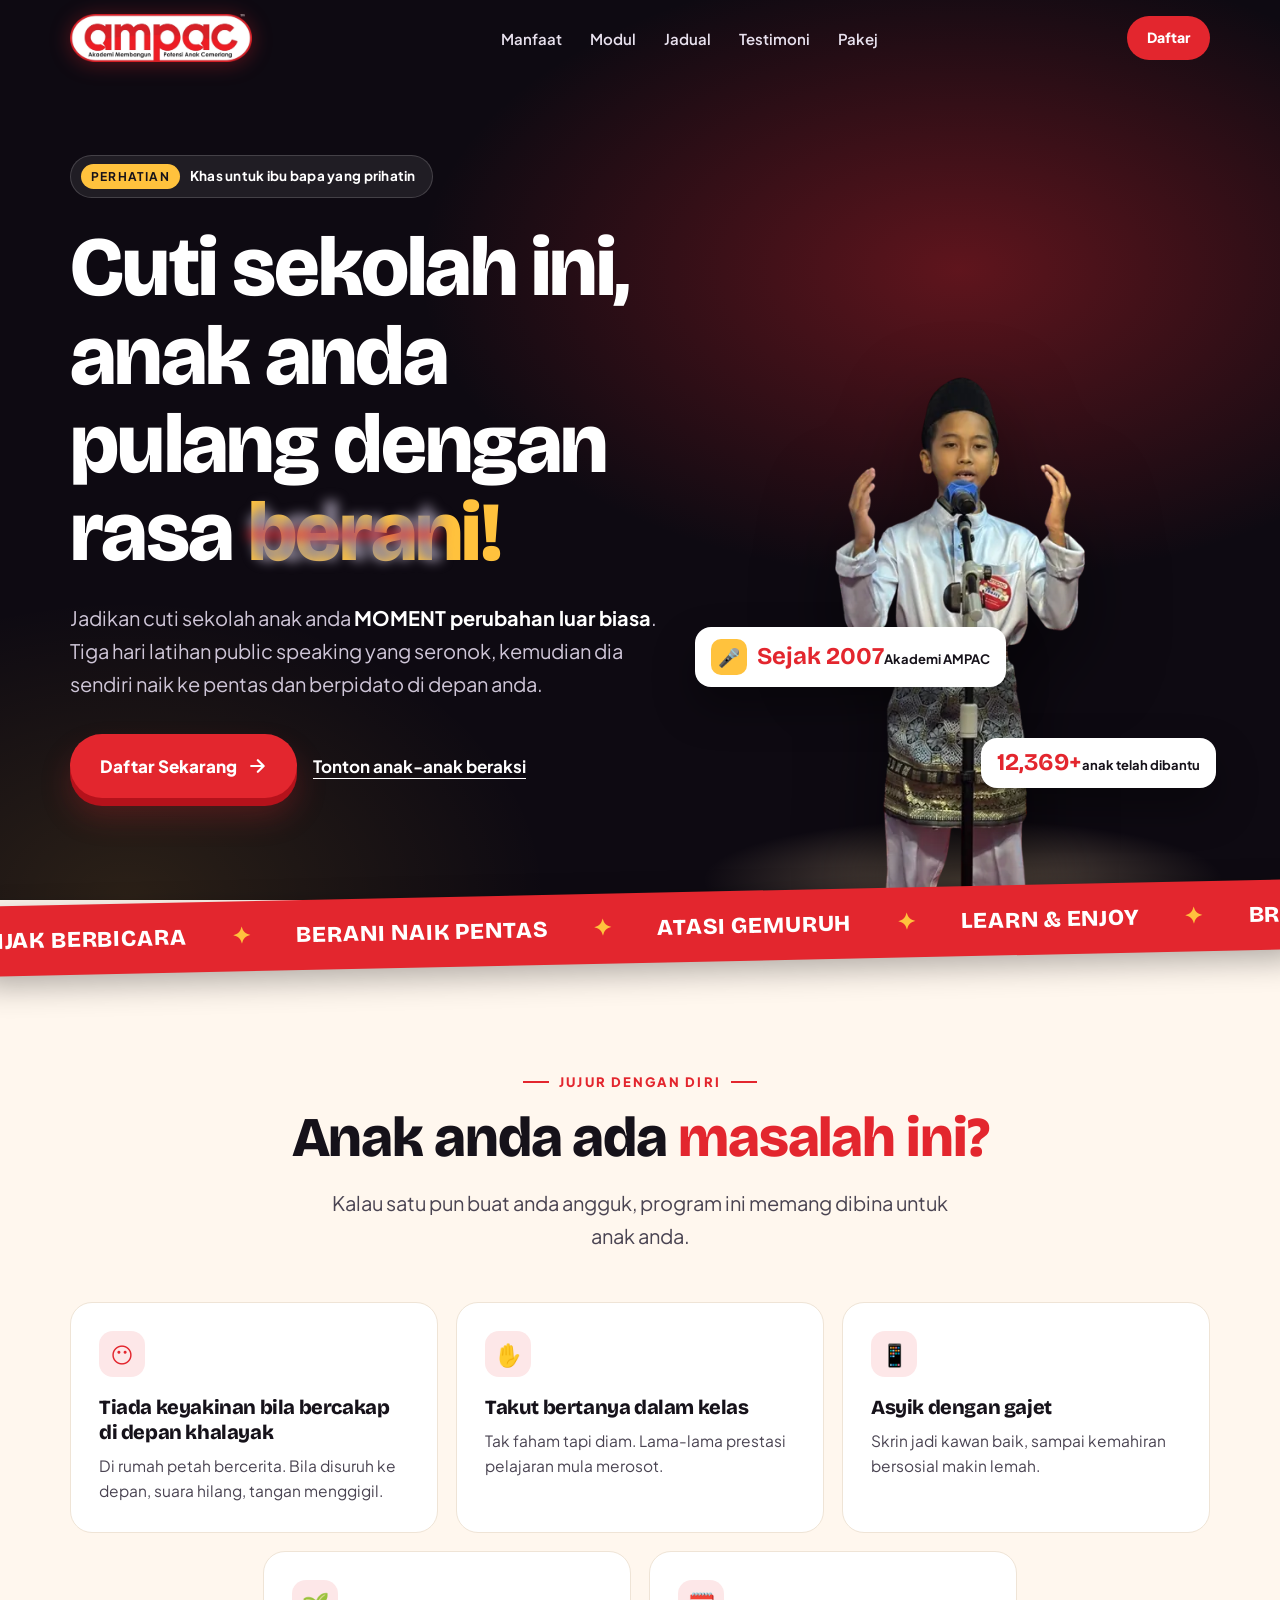
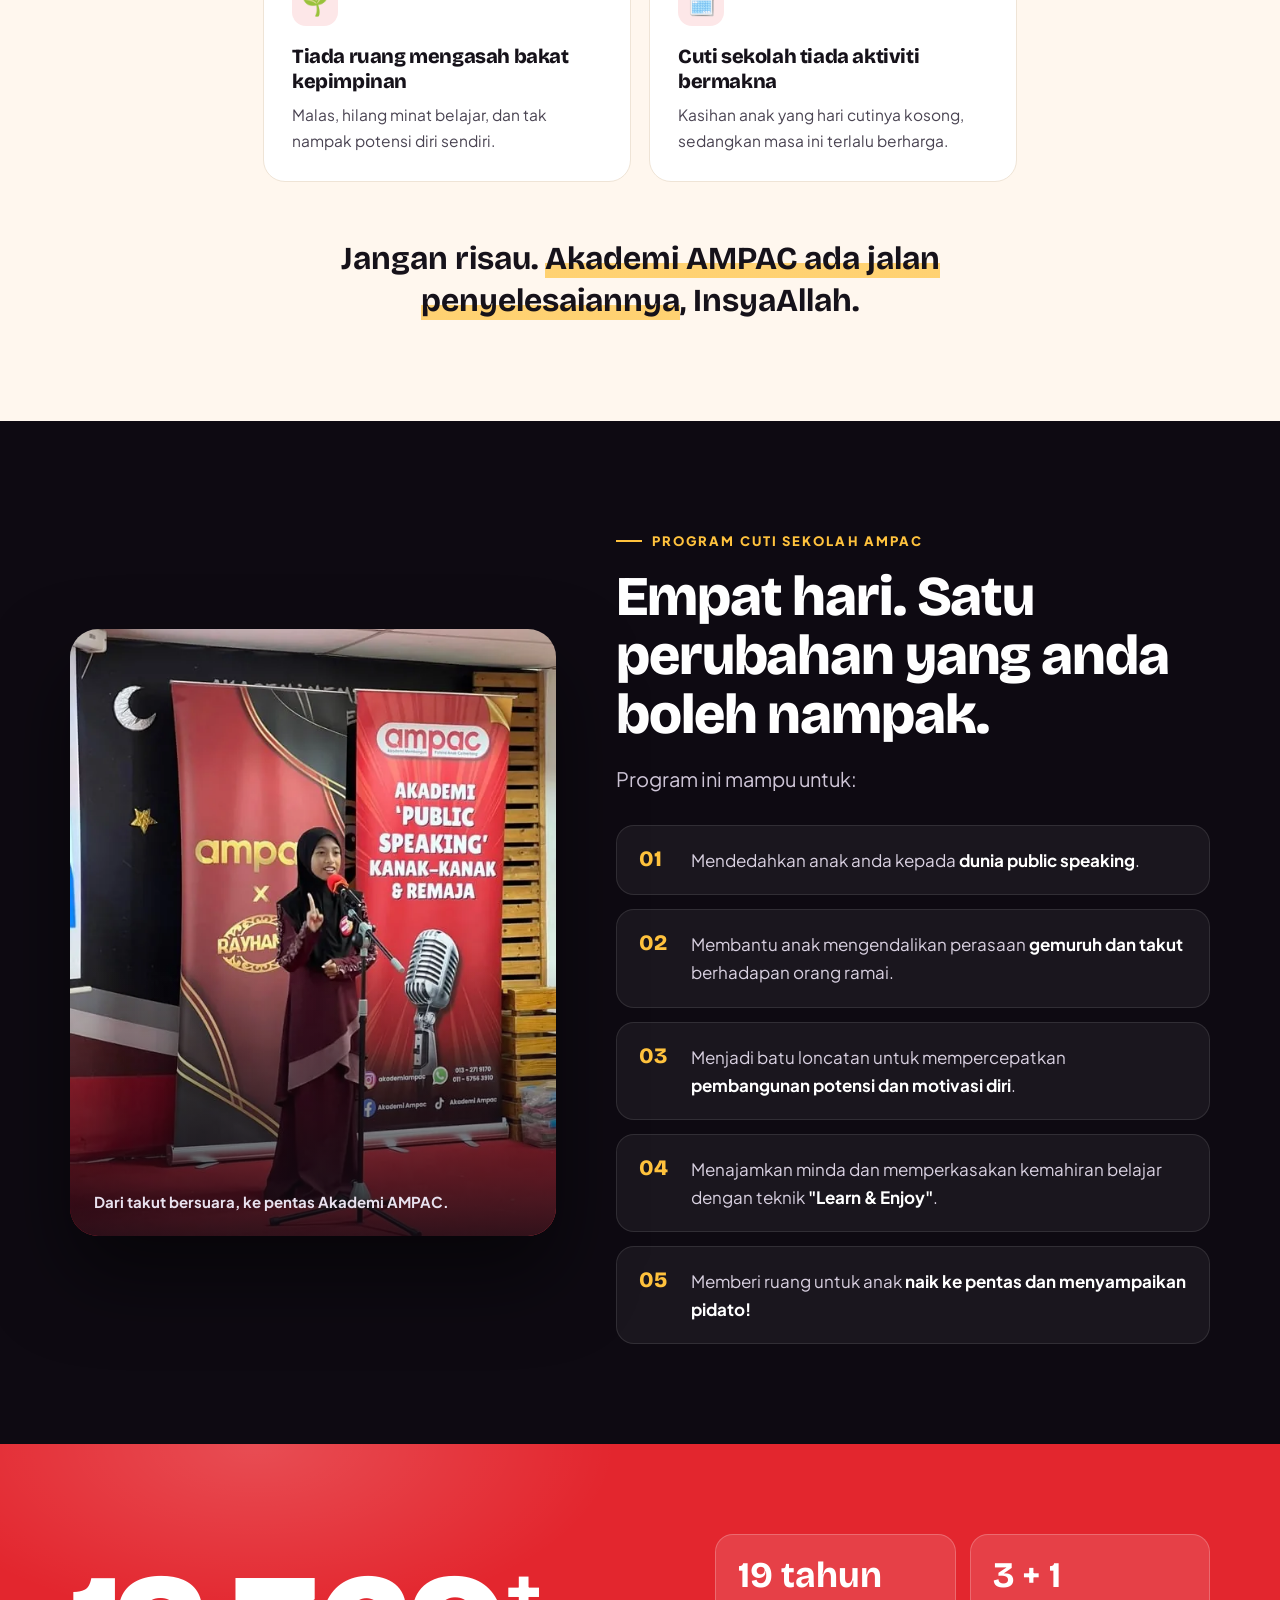
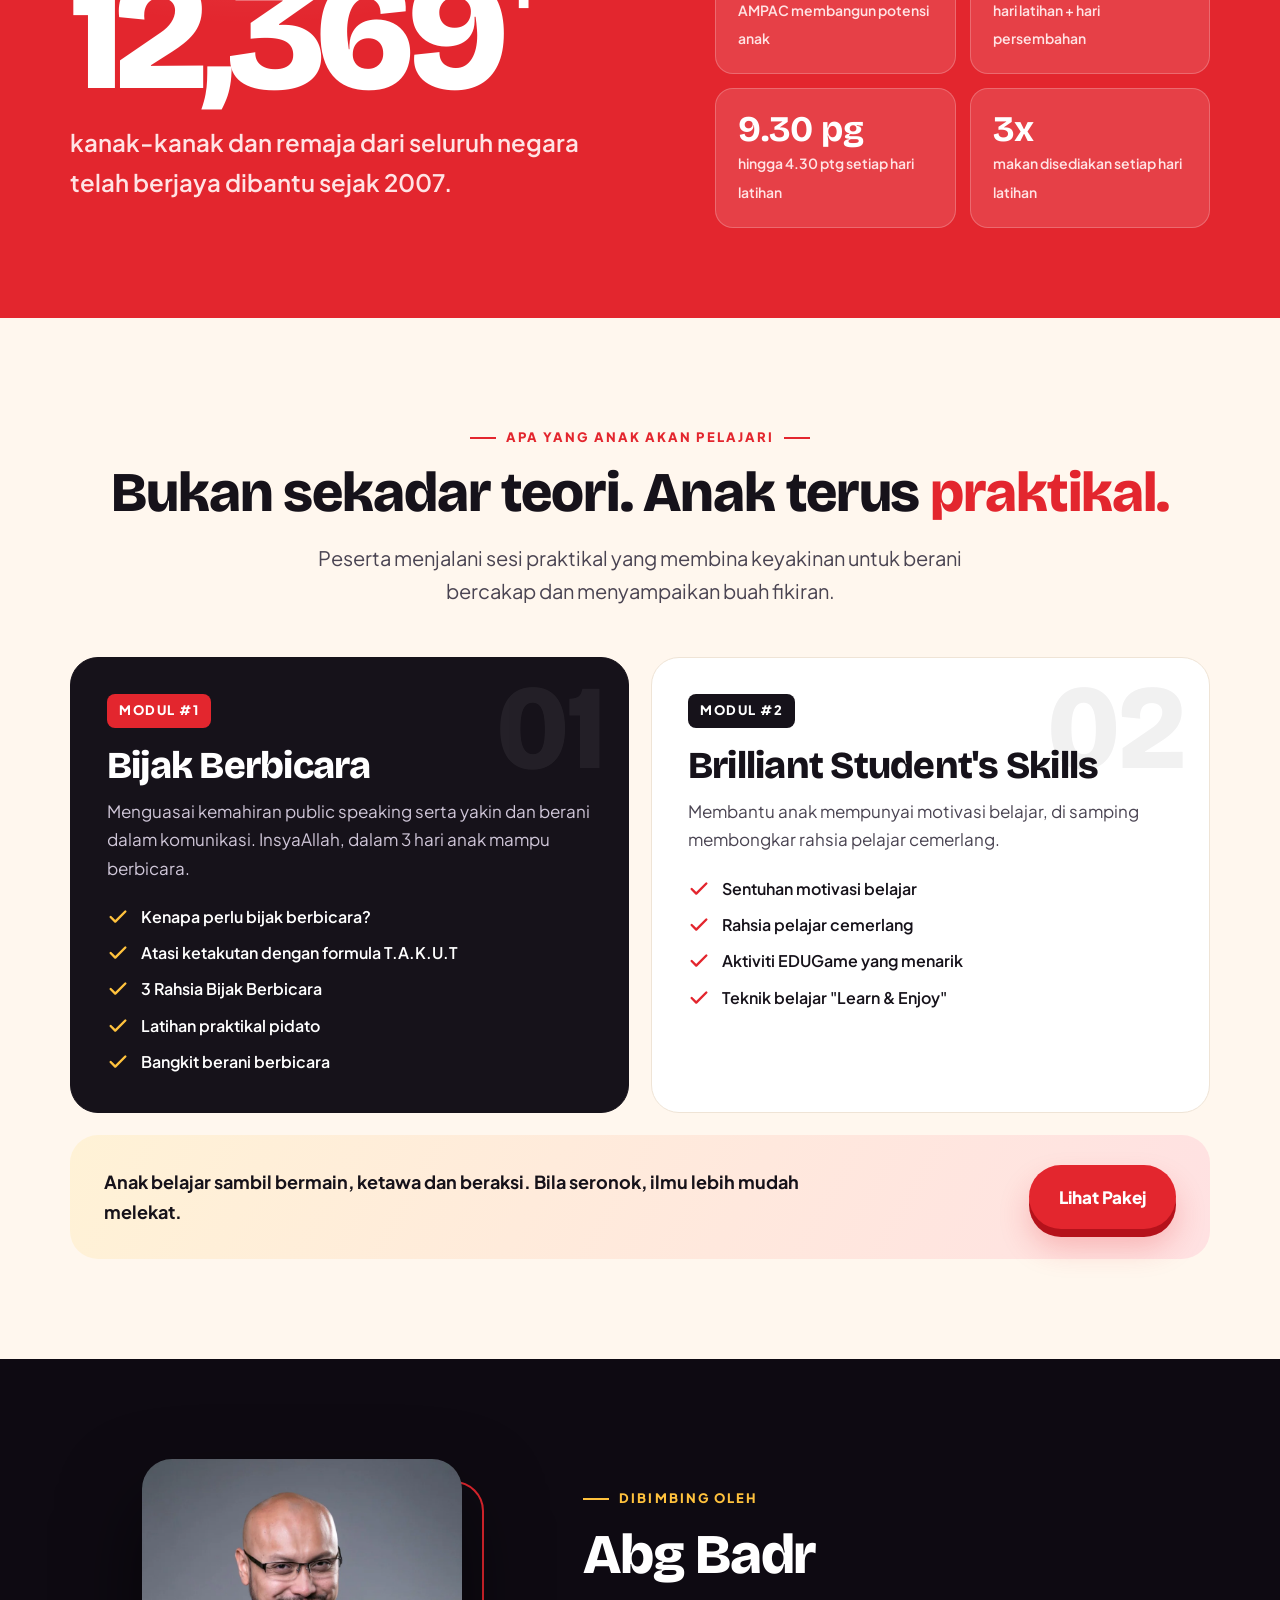
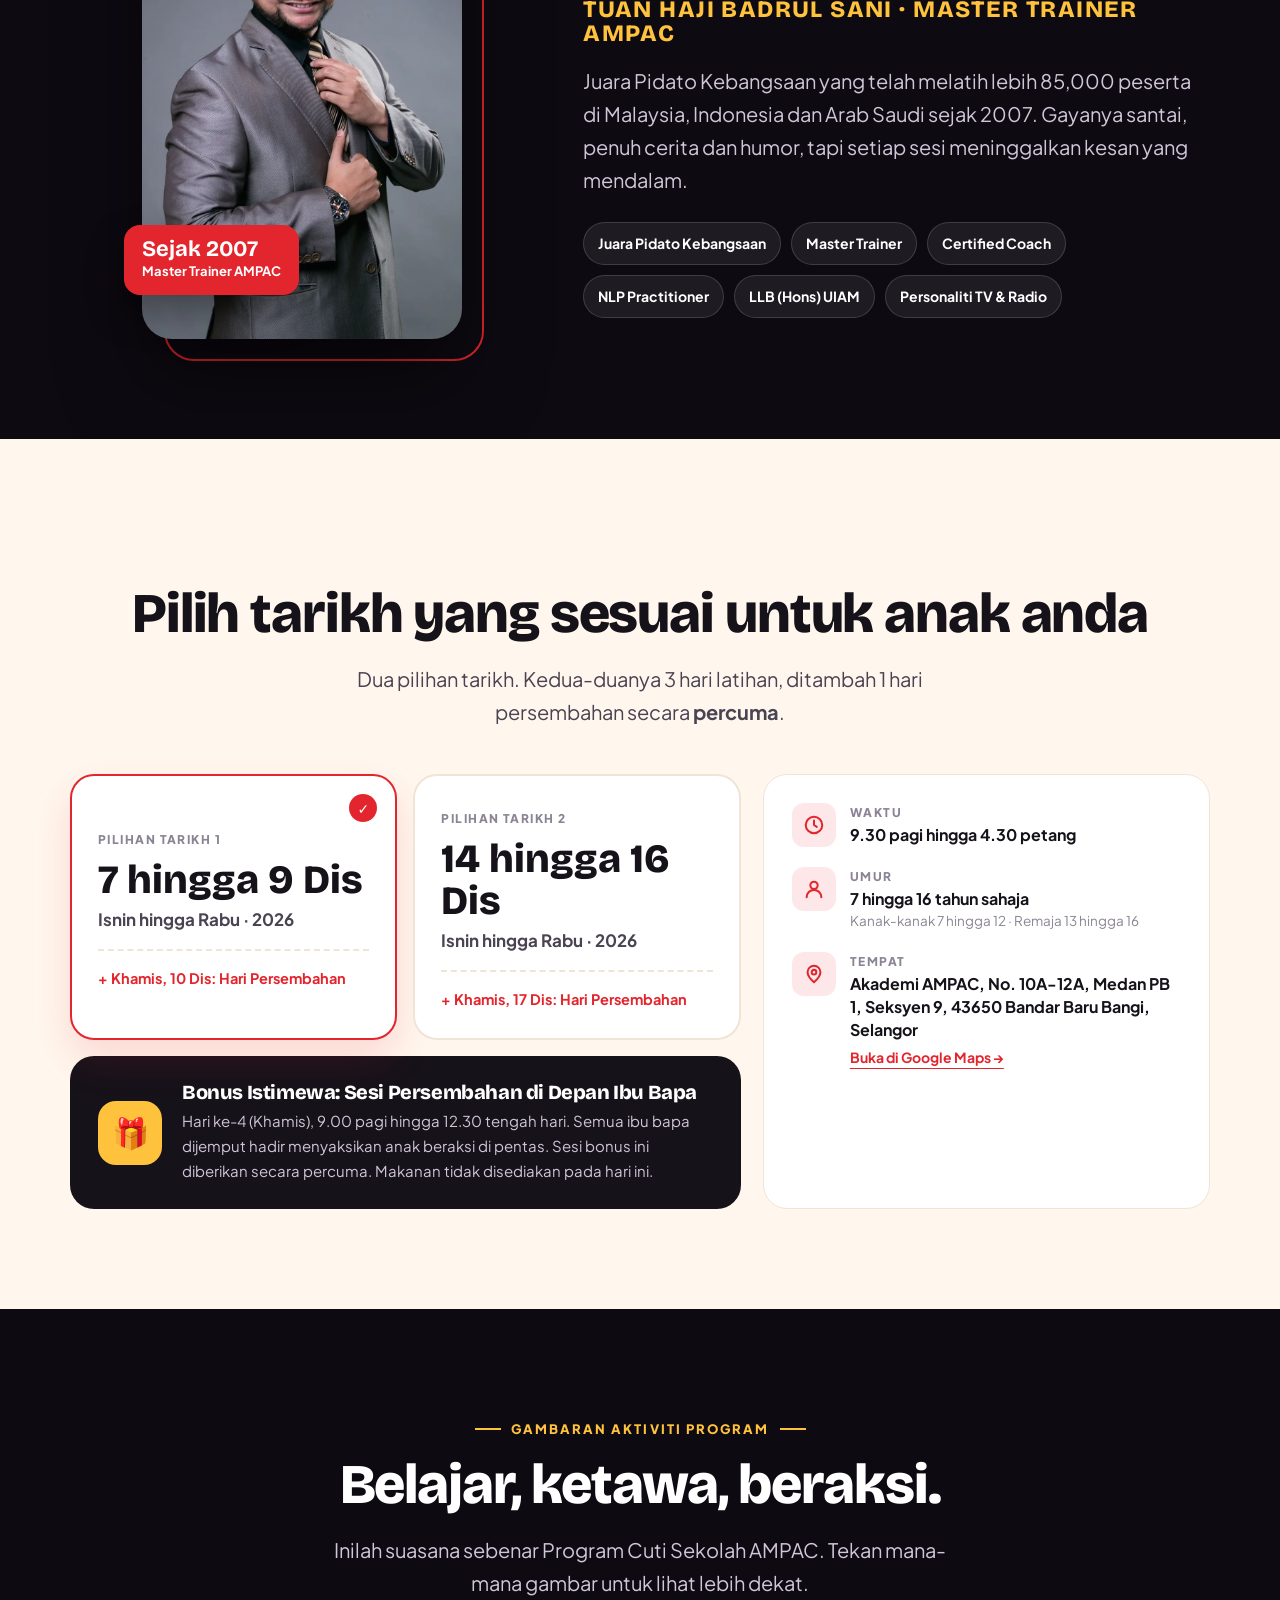
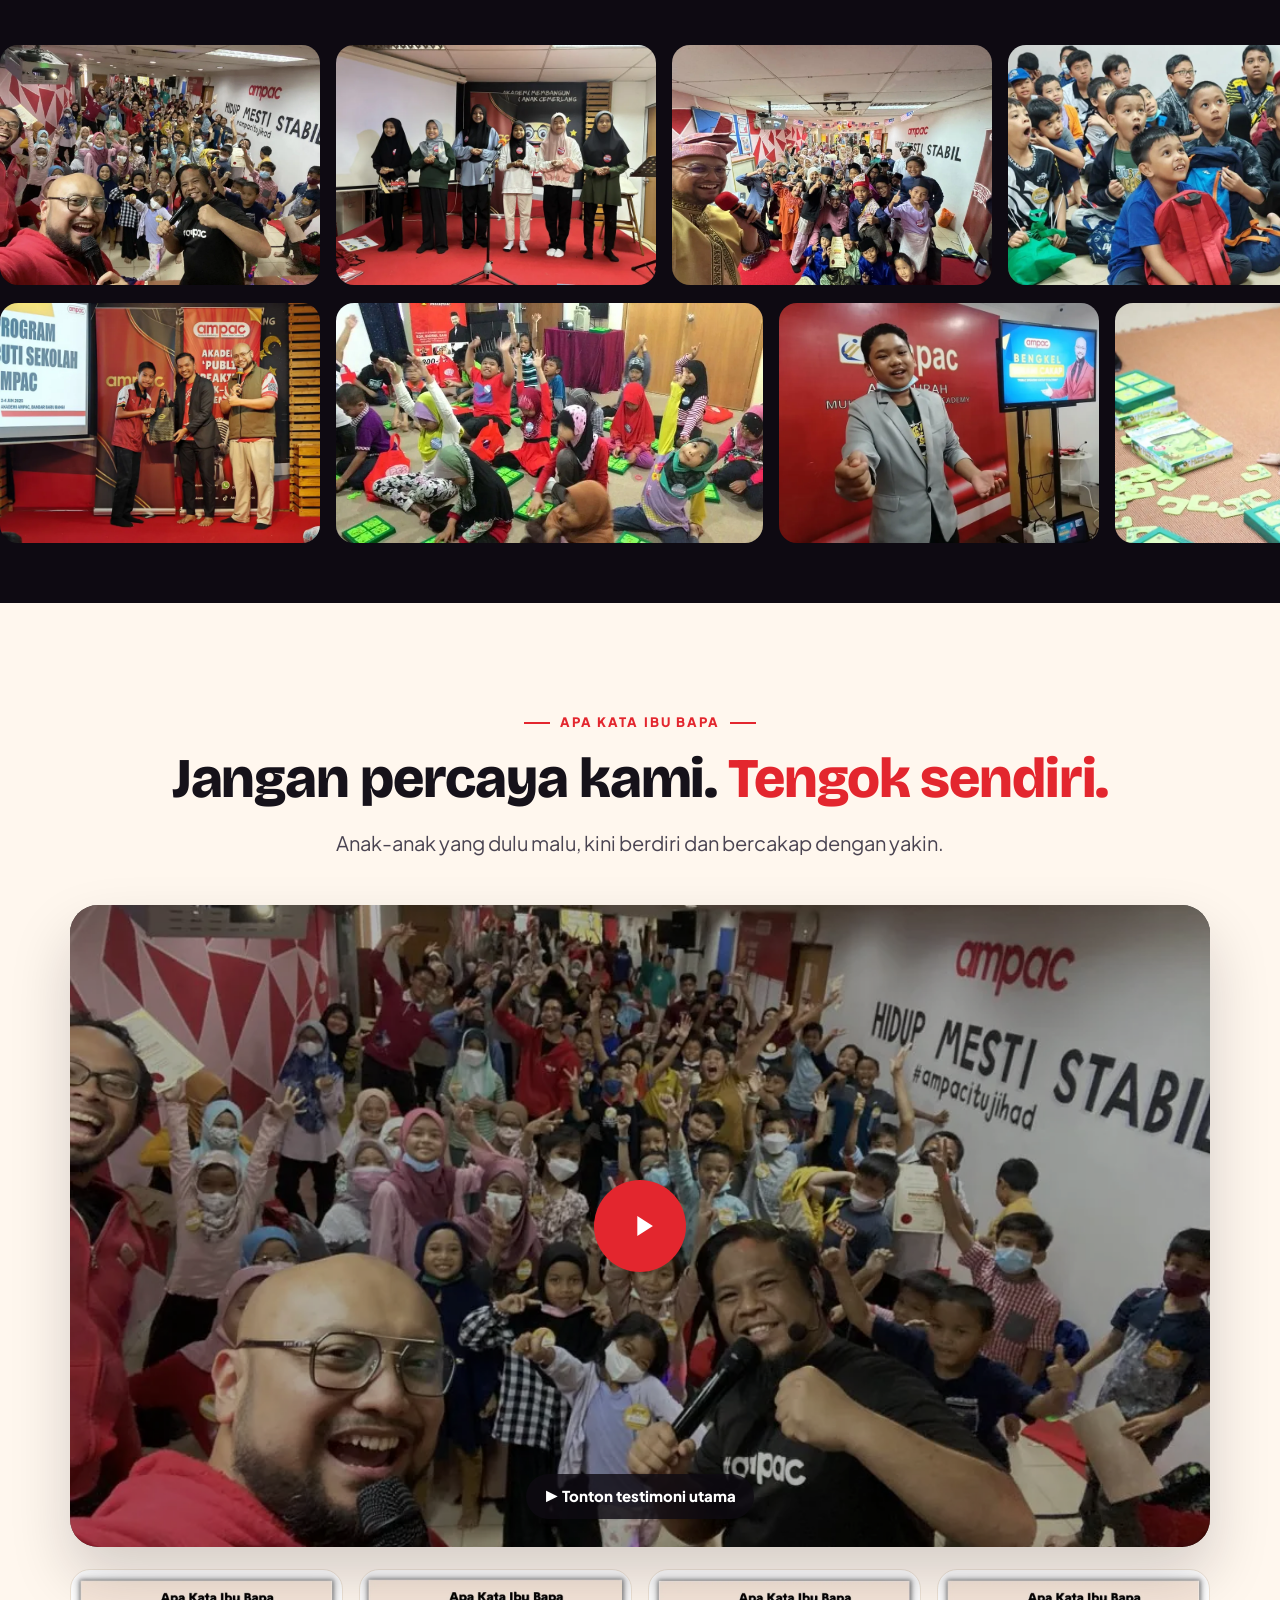
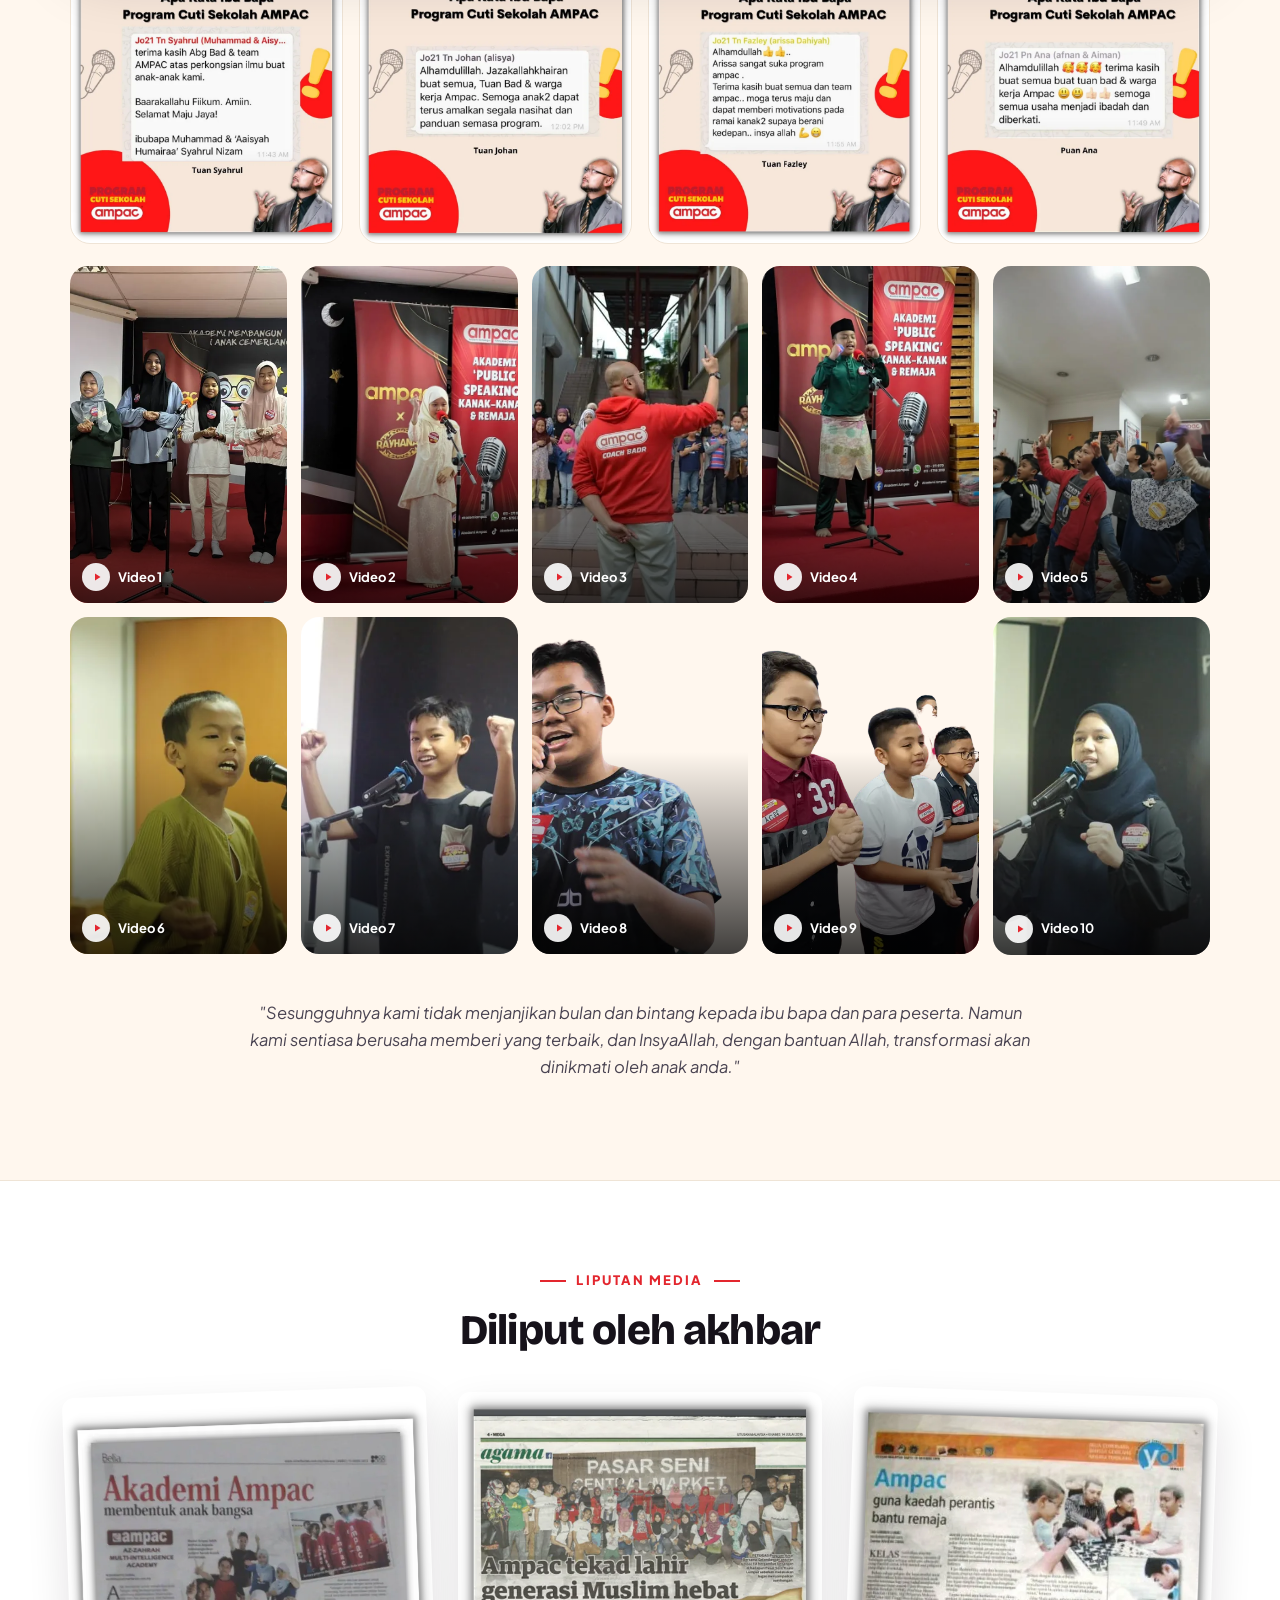
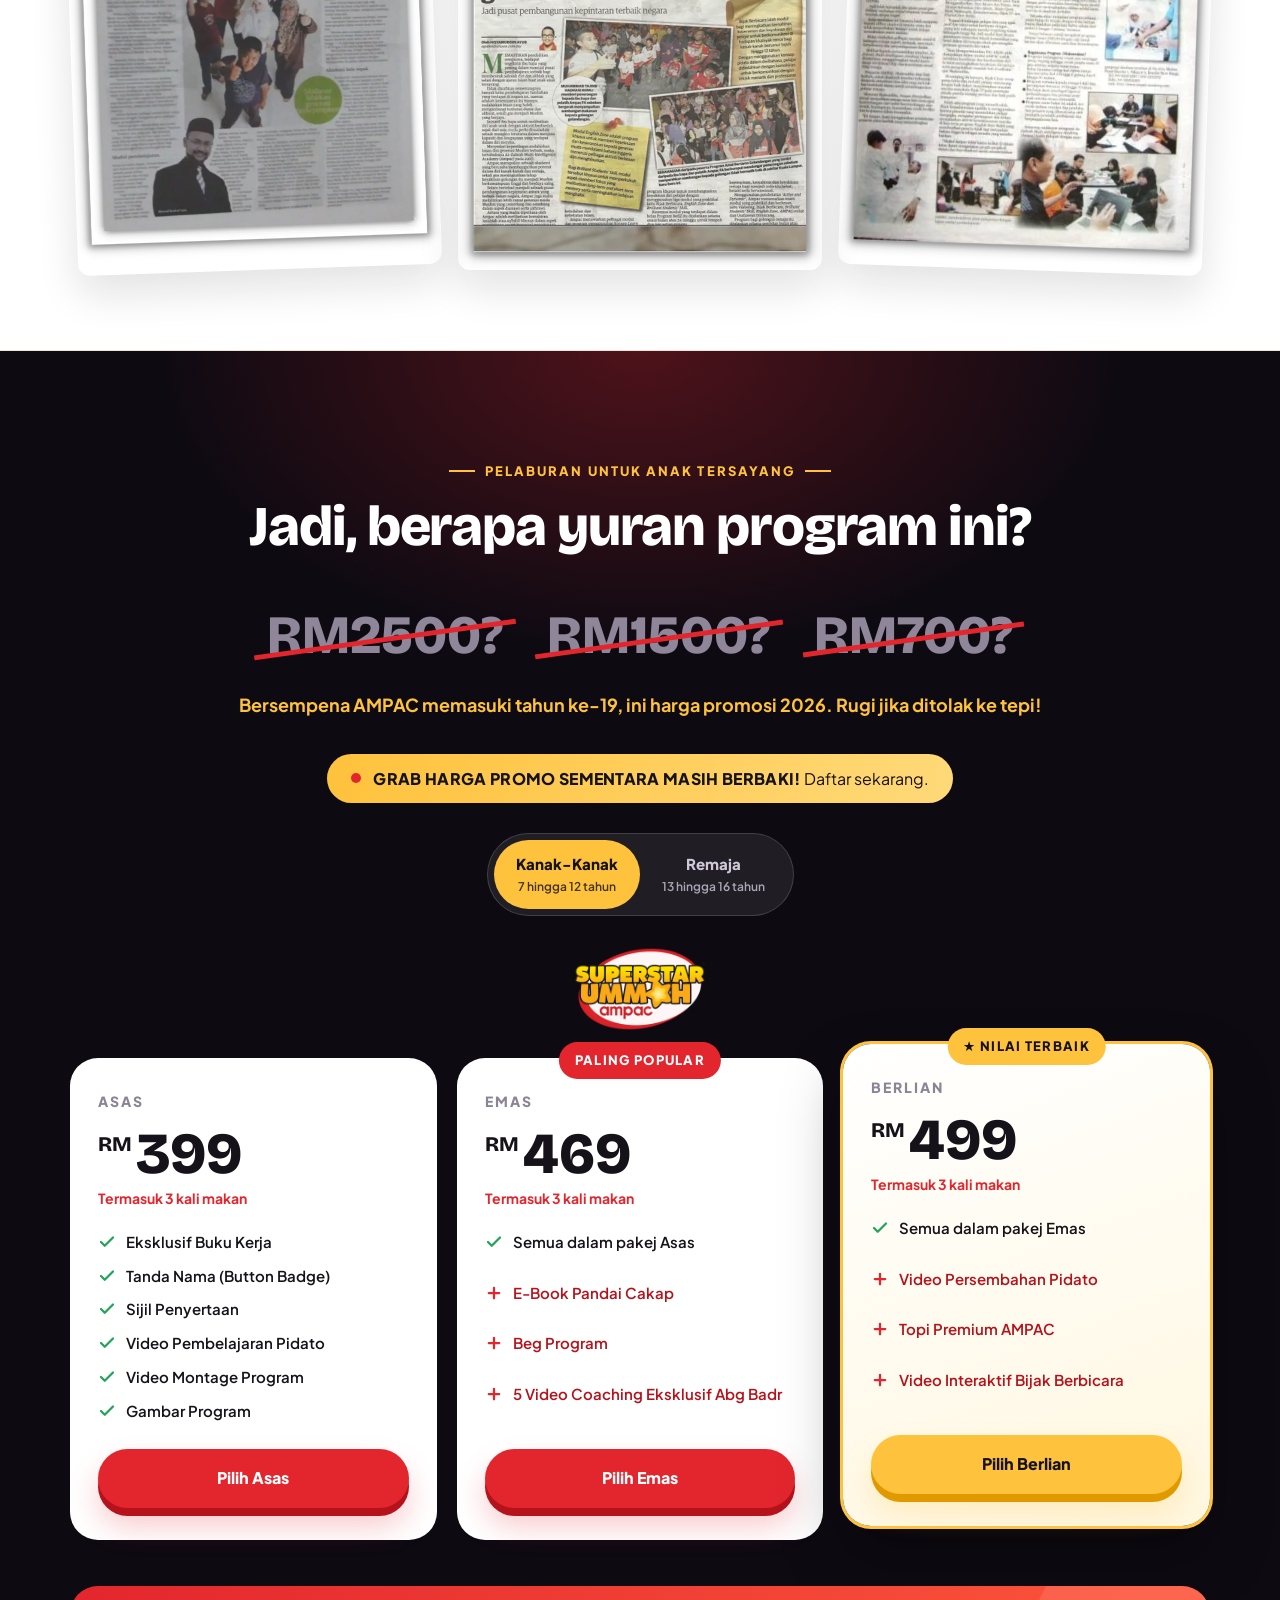
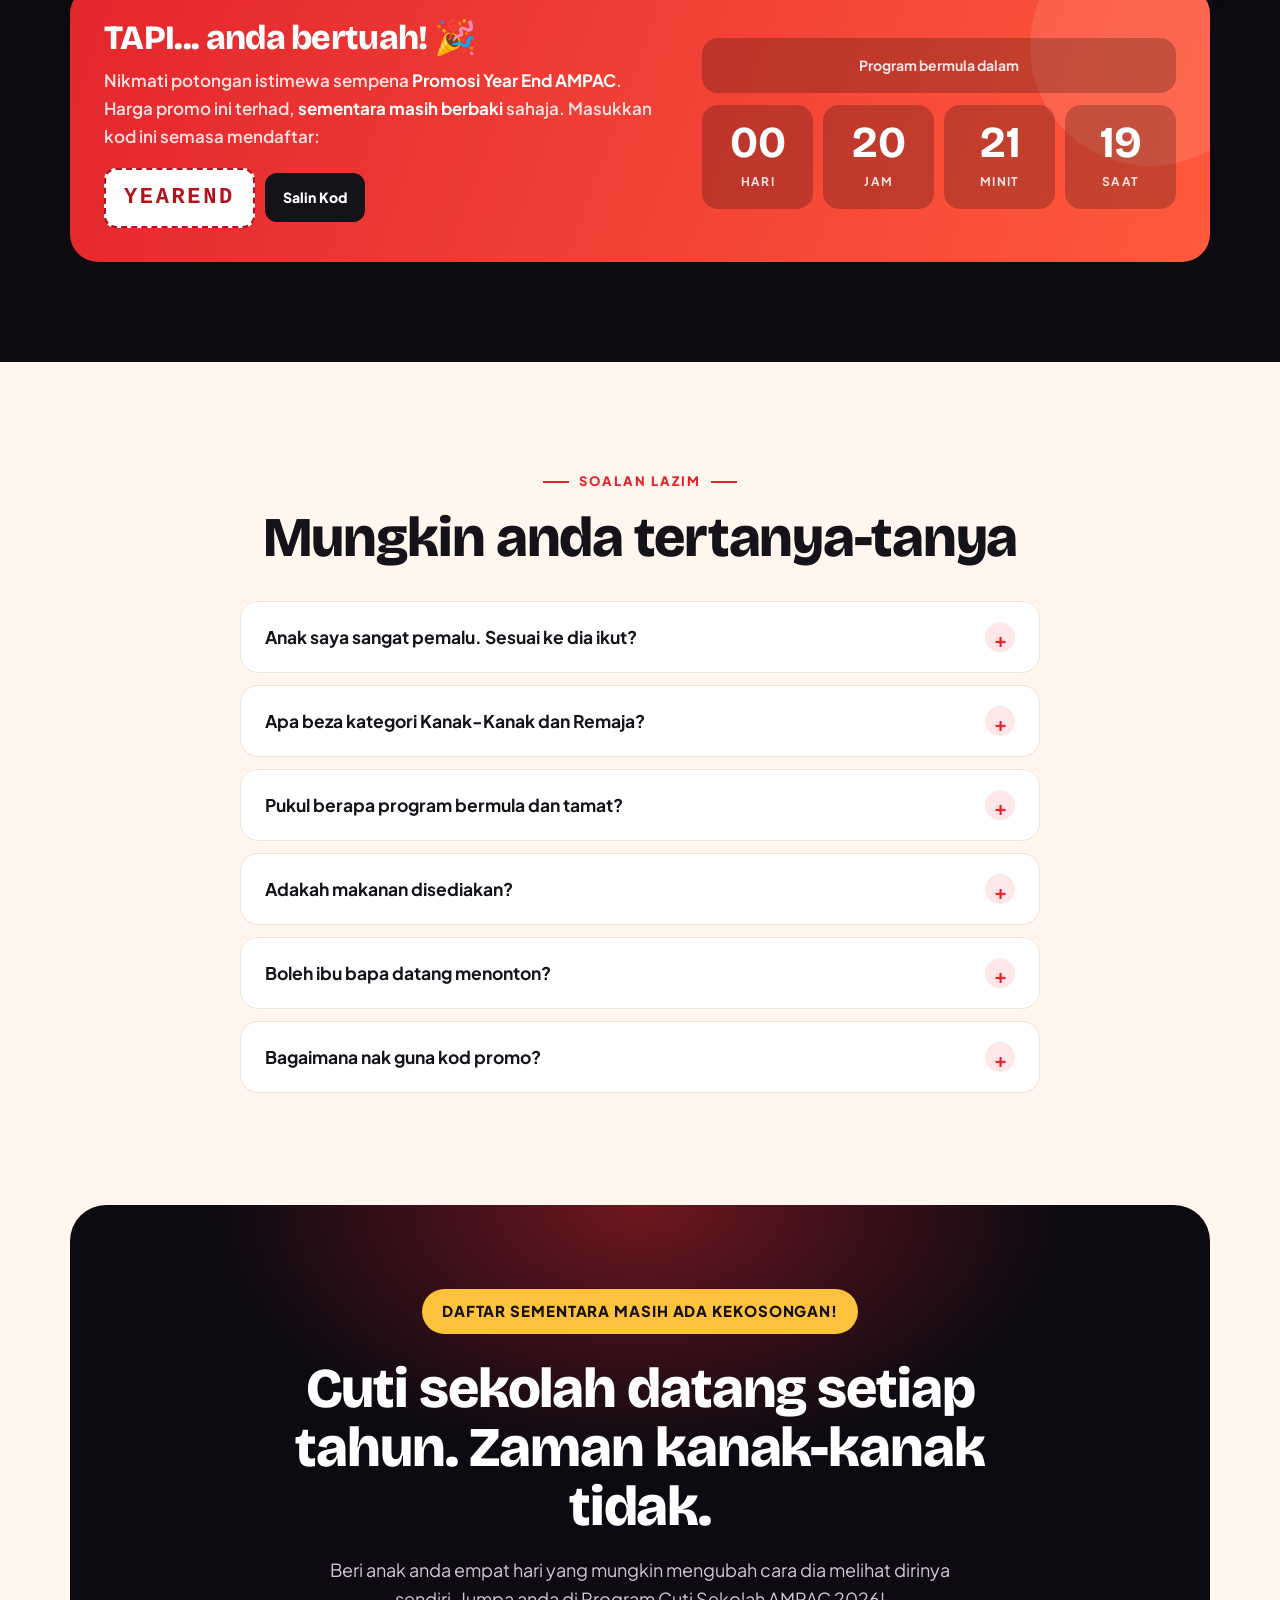
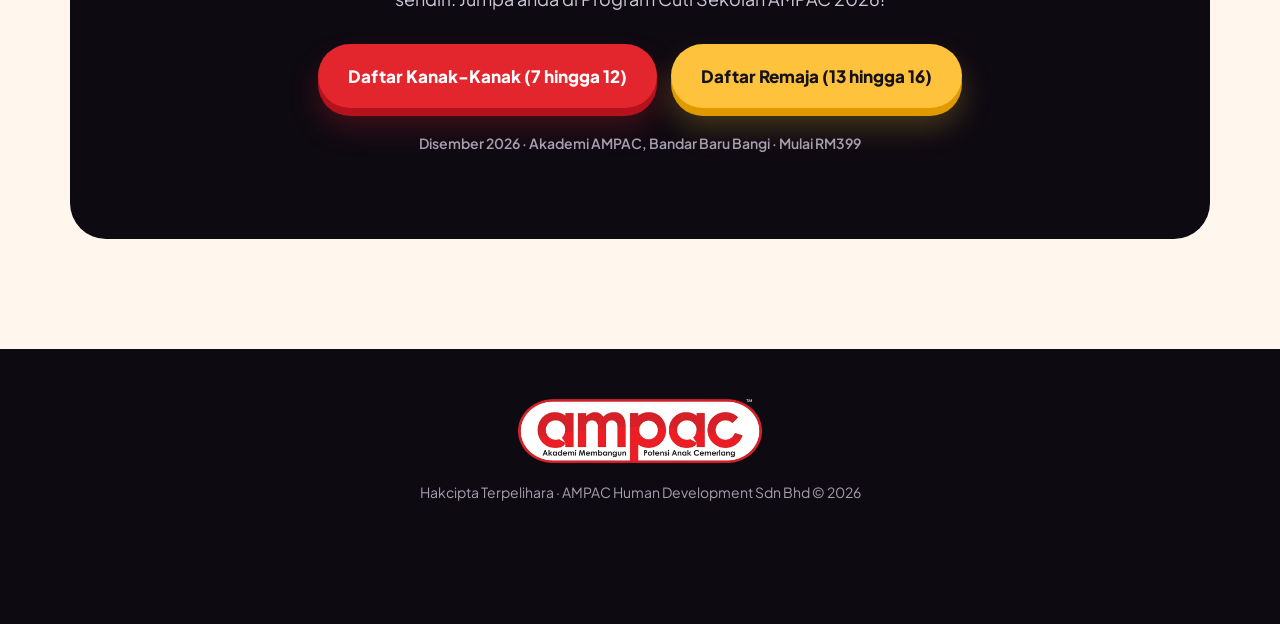
==== index.html @ 95da19ed "Kod promo YEAREND, banner FOMO di pakej, gambar pratonton perkongsian Co-Authored-By: Claude Opus 5." ====
<!doctype html>
<html lang="ms">
<head>
<meta charset="utf-8">
<meta name="viewport" content="width=device-width, initial-scale=1, viewport-fit=cover">
<title>Program Cuti Sekolah AMPAC 2026 | Public Speaking Kanak-Kanak &amp; Remaja</title>
<meta name="description" content="Program Cuti Sekolah AMPAC 2026 untuk anak 7 hingga 16 tahun di Bandar Baru Bangi. 3 hari latihan public speaking + 1 hari persembahan percuma di depan ibu bapa. Sejak 2007.">
<meta name="theme-color" content="#0e0a12">
<meta property="og:title" content="Program Cuti Sekolah AMPAC 2026">
<meta property="og:description" content="Jadikan cuti sekolah anak anda MOMENT perubahan luar biasa. Berani berbicara di depan khalayak dalam 3 hari, InsyaAllah.">
<meta property="og:image" content="https://akademiampac.com/programcutisekolah/assets/img/og-share.jpg">
<meta property="og:image:width" content="1200">
<meta property="og:image:height" content="630">
<meta property="og:url" content="https://akademiampac.com/programcutisekolah/">
<meta property="og:type" content="website">
<meta property="og:locale" content="ms_MY">
<meta name="twitter:card" content="summary_large_image">
<link rel="canonical" href="https://akademiampac.com/programcutisekolah/">
<link rel="icon" href="assets/img/logo-pcs.webp">
<link rel="preconnect" href="https://fonts.googleapis.com">
<link rel="preconnect" href="https://fonts.gstatic.com" crossorigin>
<link href="https://fonts.googleapis.com/css2?family=Bricolage+Grotesque:opsz,wght@12..96,700;12..96,800&family=Plus+Jakarta+Sans:wght@400;500;600;700;800&display=swap" rel="stylesheet">
<link rel="preload" as="image" href="assets/img/kid-1.webp">
<link rel="stylesheet" href="assets/css/style.css">
</head>
<body>

<!-- ============ NAV ============ -->
<nav class="nav" id="nav">
  <div class="wrap">
    <a href="#"><img class="logo" src="assets/img/logo-ampac-dark.webp" alt="AMPAC: Akademi Membangun Potensi Anak Cemerlang" width="900" height="237"></a>
    <ul>
      <li><a href="#manfaat">Manfaat</a></li>
      <li><a href="#modul">Modul</a></li>
      <li><a href="#jadual">Jadual</a></li>
      <li><a href="#testimoni">Testimoni</a></li>
      <li><a href="#pakej">Pakej</a></li>
    </ul>
    <a class="cta" href="#pakej">Daftar</a>
  </div>
</nav>

<!-- ============ HERO ============ -->
<header class="hero">
  <div class="wrap">
    <div>
      <div class="alert rv"><b>PERHATIAN</b> Khas untuk ibu bapa yang prihatin</div>
      <h1 class="rv d1">Cuti sekolah ini, anak anda pulang dengan rasa
        <span class="swap" id="swap"><span class="w-old">takut</span><span class="w-new">berani!</span></span>
      </h1>
      <p class="lead rv d2">Jadikan cuti sekolah anak anda <strong style="color:#fff">MOMENT perubahan luar biasa</strong>. Tiga hari latihan public speaking yang seronok, kemudian dia sendiri naik ke pentas dan berpidato di depan anda.</p>
      <div class="hero-actions rv d3">
        <a class="btn" href="#pakej">Daftar Sekarang
          <svg viewBox="0 0 24 24" fill="none" stroke="currentColor" stroke-width="2.6" stroke-linecap="round" stroke-linejoin="round"><path d="M5 12h14M13 5l7 7-7 7"/></svg></a>
        <a class="link" href="#testimoni">Tonton anak-anak beraksi</a>
      </div>
      <div class="chips rv d4">
        <span><svg viewBox="0 0 24 24" fill="none" stroke="currentColor" stroke-width="2.4" stroke-linecap="round" stroke-linejoin="round"><rect x="3" y="4" width="18" height="18" rx="2"/><path d="M16 2v4M8 2v4M3 10h18"/></svg>Disember 2026</span>
        <span><svg viewBox="0 0 24 24" fill="none" stroke="currentColor" stroke-width="2.4" stroke-linecap="round" stroke-linejoin="round"><path d="M12 21s-7-6.2-7-11a7 7 0 0 1 14 0c0 4.8-7 11-7 11z"/><circle cx="12" cy="10" r="2.5"/></svg>Bandar Baru Bangi</span>
        <span><svg viewBox="0 0 24 24" fill="none" stroke="currentColor" stroke-width="2.4" stroke-linecap="round" stroke-linejoin="round"><circle cx="12" cy="8" r="4"/><path d="M4 21a8 8 0 0 1 16 0"/></svg>Umur 7 hingga 16 tahun</span>
      </div>
    </div>

    <div class="stage" aria-hidden="true">
      <div class="spot"></div>
      <div class="floor"></div>
      <div class="kids" id="kids">
        <img src="assets/img/kid-1.webp" alt="" class="on">
        <img src="assets/img/kid-5.webp" alt="" loading="lazy">
        <img src="assets/img/kid-2.webp" alt="" loading="lazy">
        <img src="assets/img/kid-7.webp" alt="" loading="lazy">
        <img src="assets/img/kid-4.webp" alt="" loading="lazy">
        <img src="assets/img/kid-3.webp" alt="" loading="lazy">
      </div>
      <div class="badge-float a"><div class="ic">🎤</div><div><b>Sejak 2007</b>Akademi AMPAC</div></div>
      <div class="badge-float b"><div><b>12,369+</b>anak telah dibantu</div></div>
    </div>
  </div>
</header>

<div class="marquee" aria-hidden="true">
  <div class="track">
    <span>Bijak Berbicara</span><span>Berani Naik Pentas</span><span>Atasi Gemuruh</span><span>Learn &amp; Enjoy</span><span>Brilliant Student's Skills</span><span>Superstar Ummah</span><span>Superhero Ummah</span>
    <span>Bijak Berbicara</span><span>Berani Naik Pentas</span><span>Atasi Gemuruh</span><span>Learn &amp; Enjoy</span><span>Brilliant Student's Skills</span><span>Superstar Ummah</span><span>Superhero Ummah</span>
  </div>
</div>

<!-- ============ MASALAH ============ -->
<section class="problems">
  <div class="wrap center">
    <span class="eyebrow rv">Jujur dengan diri</span>
    <h2 class="rv d1">Anak anda ada <span class="hl">masalah ini?</span></h2>
    <p class="lead rv d2">Kalau satu pun buat anda angguk, program ini memang dibina untuk anak anda.</p>
  </div>
  <div class="wrap">
    <div class="prob-grid">
      <div class="prob rv"><div class="ix">😶</div><h3>Tiada keyakinan bila bercakap di depan khalayak</h3><p>Di rumah petah bercerita. Bila disuruh ke depan, suara hilang, tangan menggigil.</p></div>
      <div class="prob rv d1"><div class="ix">✋</div><h3>Takut bertanya dalam kelas</h3><p>Tak faham tapi diam. Lama-lama prestasi pelajaran mula merosot.</p></div>
      <div class="prob rv d2"><div class="ix">📱</div><h3>Asyik dengan gajet</h3><p>Skrin jadi kawan baik, sampai kemahiran bersosial makin lemah.</p></div>
      <div class="prob rv d1"><div class="ix">🌱</div><h3>Tiada ruang mengasah bakat kepimpinan</h3><p>Malas, hilang minat belajar, dan tak nampak potensi diri sendiri.</p></div>
      <div class="prob rv d2"><div class="ix">🗓️</div><h3>Cuti sekolah tiada aktiviti bermakna</h3><p>Kasihan anak yang hari cutinya kosong, sedangkan masa ini terlalu berharga.</p></div>
    </div>
    <p class="relief rv">Jangan risau. <mark>Akademi AMPAC ada jalan penyelesaiannya</mark>, InsyaAllah.</p>
  </div>
</section>

<!-- ============ MANFAAT ============ -->
<section class="benefits" id="manfaat">
  <div class="wrap ben-wrap">
    <figure class="ben-photo rv">
      <img src="assets/img/photo-04.webp" alt="Peserta berpidato di pentas Akademi AMPAC" loading="lazy">
      <figcaption>Dari takut bersuara, ke pentas Akademi AMPAC.</figcaption>
    </figure>
    <div>
      <span class="eyebrow rv" style="color:var(--gold)">Program Cuti Sekolah AMPAC</span>
      <h2 class="rv d1">Empat hari. Satu perubahan yang anda boleh nampak.</h2>
      <p class="lead rv d2">Program ini mampu untuk:</p>
      <ol class="ben-list">
        <li class="rv"><span>Mendedahkan anak anda kepada <strong>dunia public speaking</strong>.</span></li>
        <li class="rv d1"><span>Membantu anak mengendalikan perasaan <strong>gemuruh dan takut</strong> berhadapan orang ramai.</span></li>
        <li class="rv d2"><span>Menjadi batu loncatan untuk mempercepatkan <strong>pembangunan potensi dan motivasi diri</strong>.</span></li>
        <li class="rv d3"><span>Menajamkan minda dan memperkasakan kemahiran belajar dengan teknik <strong>"Learn &amp; Enjoy"</strong>.</span></li>
        <li class="rv d4"><span>Memberi ruang untuk anak <strong>naik ke pentas dan menyampaikan pidato!</strong></span></li>
      </ol>
    </div>
  </div>
</section>

<!-- ============ BUKTI ============ -->
<section class="proof">
  <div class="wrap">
    <div class="rv">
      <div class="count-big"><span data-count="12369">0</span><small>+</small></div>
      <p>kanak-kanak dan remaja dari seluruh negara telah berjaya dibantu sejak 2007.</p>
    </div>
    <div class="proof-stats rv d2">
      <div><b><span data-count="19">0</span> tahun</b><span>AMPAC membangun potensi anak</span></div>
      <div><b>3 + 1</b><span>hari latihan + hari persembahan</span></div>
      <div><b>9.30 pg</b><span>hingga 4.30 ptg setiap hari latihan</span></div>
      <div><b>3x</b><span>makan disediakan setiap hari latihan</span></div>
    </div>
  </div>
</section>

<!-- ============ MODUL ============ -->
<section class="modules" id="modul">
  <div class="wrap center">
    <span class="eyebrow rv">Apa yang anak akan pelajari</span>
    <h2 class="rv d1">Bukan sekadar teori. Anak terus <span class="hl">praktikal.</span></h2>
    <p class="lead rv d2">Peserta menjalani sesi praktikal yang membina keyakinan untuk berani bercakap dan menyampaikan buah fikiran.</p>
  </div>
  <div class="wrap">
    <div class="mod-grid">
      <article class="mod main rv">
        <span class="num">01</span>
        <span class="tag">MODUL #1</span>
        <h3>Bijak Berbicara</h3>
        <p>Menguasai kemahiran public speaking serta yakin dan berani dalam komunikasi. InsyaAllah, dalam 3 hari anak mampu berbicara.</p>
        <ul>
          <li><svg viewBox="0 0 24 24" fill="none" stroke="currentColor" stroke-width="2.6" stroke-linecap="round" stroke-linejoin="round"><path d="M20 6 9 17l-5-5"/></svg>Kenapa perlu bijak berbicara?</li>
          <li><svg viewBox="0 0 24 24" fill="none" stroke="currentColor" stroke-width="2.6" stroke-linecap="round" stroke-linejoin="round"><path d="M20 6 9 17l-5-5"/></svg>Atasi ketakutan dengan formula T.A.K.U.T</li>
          <li><svg viewBox="0 0 24 24" fill="none" stroke="currentColor" stroke-width="2.6" stroke-linecap="round" stroke-linejoin="round"><path d="M20 6 9 17l-5-5"/></svg>3 Rahsia Bijak Berbicara</li>
          <li><svg viewBox="0 0 24 24" fill="none" stroke="currentColor" stroke-width="2.6" stroke-linecap="round" stroke-linejoin="round"><path d="M20 6 9 17l-5-5"/></svg>Latihan praktikal pidato</li>
          <li><svg viewBox="0 0 24 24" fill="none" stroke="currentColor" stroke-width="2.6" stroke-linecap="round" stroke-linejoin="round"><path d="M20 6 9 17l-5-5"/></svg>Bangkit berani berbicara</li>
        </ul>
      </article>
      <article class="mod rv d2">
        <span class="num">02</span>
        <span class="tag">MODUL #2</span>
        <h3>Brilliant Student's Skills</h3>
        <p>Membantu anak mempunyai motivasi belajar, di samping membongkar rahsia pelajar cemerlang.</p>
        <ul>
          <li><svg viewBox="0 0 24 24" fill="none" stroke="currentColor" stroke-width="2.6" stroke-linecap="round" stroke-linejoin="round"><path d="M20 6 9 17l-5-5"/></svg>Sentuhan motivasi belajar</li>
          <li><svg viewBox="0 0 24 24" fill="none" stroke="currentColor" stroke-width="2.6" stroke-linecap="round" stroke-linejoin="round"><path d="M20 6 9 17l-5-5"/></svg>Rahsia pelajar cemerlang</li>
          <li><svg viewBox="0 0 24 24" fill="none" stroke="currentColor" stroke-width="2.6" stroke-linecap="round" stroke-linejoin="round"><path d="M20 6 9 17l-5-5"/></svg>Aktiviti EDUGame yang menarik</li>
          <li><svg viewBox="0 0 24 24" fill="none" stroke="currentColor" stroke-width="2.6" stroke-linecap="round" stroke-linejoin="round"><path d="M20 6 9 17l-5-5"/></svg>Teknik belajar "Learn &amp; Enjoy"</li>
        </ul>
      </article>
    </div>
    <div class="learn-enjoy rv">
      <p>Anak belajar sambil bermain, ketawa dan beraksi. Bila seronok, ilmu lebih mudah melekat.</p>
      <a class="btn" href="#pakej">Lihat Pakej</a>
    </div>
  </div>
</section>

<!-- ============ JURULATIH ============ -->
<section class="trainer">
  <div class="wrap">
    <div class="trainer-img rv"><img src="assets/img/abg-badr-portrait.webp" alt="Tuan Haji Badrul Sani (Abg Badr), Master Trainer AMPAC" loading="lazy" width="900" height="1349"><span class="tr-badge"><b>Sejak 2007</b>Master Trainer AMPAC</span></div>
    <div>
      <span class="eyebrow rv" style="color:var(--gold)">Dibimbing oleh</span>
      <h2 class="rv d1">Abg Badr<small>Tuan Haji Badrul Sani · Master Trainer AMPAC</small></h2>
      <p class="lead rv d2">Juara Pidato Kebangsaan yang telah melatih lebih 85,000 peserta di Malaysia, Indonesia dan Arab Saudi sejak 2007. Gayanya santai, penuh cerita dan humor, tapi setiap sesi meninggalkan kesan yang mendalam.</p>
      <div class="creds rv d3">
        <span>Juara Pidato Kebangsaan</span><span>Master Trainer</span><span>Certified Coach</span><span>NLP Practitioner</span><span>LLB (Hons) UIAM</span><span>Personaliti TV &amp; Radio</span>
      </div>
    </div>
  </div>
</section>

<!-- ============ JADUAL ============ -->
<section class="schedule" id="jadual">
  <div class="wrap center">
    <span class="eyebrow rv">Tarikh · Tempat · Masa</span>
    <h2 class="rv d1">Pilih tarikh yang sesuai untuk anak anda</h2>
    <p class="lead rv d2">Dua pilihan tarikh. Kedua-duanya 3 hari latihan, ditambah 1 hari persembahan secara <strong>percuma</strong>.</p>
  </div>
  <div class="wrap">
    <div class="sch-grid">
      <div class="dates">
        <button class="date-card rv" aria-pressed="true" data-date="1">
          <small>Pilihan Tarikh 1</small>
          <div class="big">7 hingga 9 Dis</div>
          <div class="days">Isnin hingga Rabu · 2026</div>
          <div class="bonus">+ Khamis, 10 Dis: Hari Persembahan</div>
        </button>
        <button class="date-card rv d1" aria-pressed="false" data-date="2">
          <small>Pilihan Tarikh 2</small>
          <div class="big">14 hingga 16 Dis</div>
          <div class="days">Isnin hingga Rabu · 2026</div>
          <div class="bonus">+ Khamis, 17 Dis: Hari Persembahan</div>
        </button>
        <div class="bonus-box rv">
          <div class="gift">🎁</div>
          <div>
            <h3>Bonus Istimewa: Sesi Persembahan di Depan Ibu Bapa</h3>
            <p>Hari ke-4 (Khamis), 9.00 pagi hingga 12.30 tengah hari. Semua ibu bapa dijemput hadir menyaksikan anak beraksi di pentas. Sesi bonus ini diberikan secara percuma. Makanan tidak disediakan pada hari ini.</p>
          </div>
        </div>
      </div>
      <aside class="info rv d2">
        <div><span class="ic"><svg viewBox="0 0 24 24" fill="none" stroke="currentColor" stroke-width="2.2" stroke-linecap="round" stroke-linejoin="round"><circle cx="12" cy="12" r="9"/><path d="M12 7v5l3 2"/></svg></span><div><small>Waktu</small><b>9.30 pagi hingga 4.30 petang</b></div></div>
        <div><span class="ic"><svg viewBox="0 0 24 24" fill="none" stroke="currentColor" stroke-width="2.2" stroke-linecap="round" stroke-linejoin="round"><circle cx="12" cy="8" r="4"/><path d="M4 21a8 8 0 0 1 16 0"/></svg></span><div><small>Umur</small><b>7 hingga 16 tahun sahaja</b><span class="note">Kanak-kanak 7 hingga 12 · Remaja 13 hingga 16</span></div></div>
        <div><span class="ic"><svg viewBox="0 0 24 24" fill="none" stroke="currentColor" stroke-width="2.2" stroke-linecap="round" stroke-linejoin="round"><path d="M12 21s-7-6.2-7-11a7 7 0 0 1 14 0c0 4.8-7 11-7 11z"/><circle cx="12" cy="10" r="2.5"/></svg></span><div><small>Tempat</small><b>Akademi AMPAC, No. 10A-12A, Medan PB 1, Seksyen 9, 43650 Bandar Baru Bangi, Selangor</b>
          <a class="link" style="font-size:14px;color:var(--red)" href="https://www.google.com/maps/search/?api=1&amp;query=Akademi+AMPAC+Medan+PB+1+Seksyen+9+Bandar+Baru+Bangi" target="_blank" rel="noopener">Buka di Google Maps →</a></div></div>
      </aside>
    </div>
  </div>
</section>

<!-- ============ GALERI ============ -->
<section class="gallery">
  <div class="wrap center">
    <span class="eyebrow rv" style="color:var(--gold)">Gambaran aktiviti program</span>
    <h2 class="rv d1">Belajar, ketawa, beraksi.</h2>
    <p class="lead rv d2">Inilah suasana sebenar Program Cuti Sekolah AMPAC. Tekan mana-mana gambar untuk lihat lebih dekat.</p>
  </div>
  <div class="rails" id="rails"></div>
</section>

<!-- ============ TESTIMONI ============ -->
<section class="testi" id="testimoni">
  <div class="wrap center">
    <span class="eyebrow rv">Apa kata ibu bapa</span>
    <h2 class="rv d1">Jangan percaya kami. <span class="hl">Tengok sendiri.</span></h2>
    <p class="lead rv d2">Anak-anak yang dulu malu, kini berdiri dan bercakap dengan yakin.</p>
  </div>
  <div class="wrap">
    <div class="yt rv" id="yt">
      <button aria-label="Mainkan video testimoni utama">
        <img src="assets/img/photo-12.webp" alt="Testimoni utama Program Cuti Sekolah AMPAC" loading="lazy">
        <span class="play"><svg viewBox="0 0 24 24" fill="currentColor"><path d="M8 5v14l11-7z"/></svg></span>
        <span class="yt-label">▶ Tonton testimoni utama</span>
      </button>
    </div>
    <div class="wa-grid">
      <button class="rv" data-lb="assets/img/test-1.webp"><img src="assets/img/test-1.webp" alt="Testimoni ibu bapa: Tuan Syahrul" loading="lazy"></button>
      <button class="rv d1" data-lb="assets/img/test-2.webp"><img src="assets/img/test-2.webp" alt="Testimoni ibu bapa: Tuan Johan" loading="lazy"></button>
      <button class="rv d2" data-lb="assets/img/test-3.webp"><img src="assets/img/test-3.webp" alt="Testimoni ibu bapa: Tuan Fazley" loading="lazy"></button>
      <button class="rv d3" data-lb="assets/img/test-4.webp"><img src="assets/img/test-4.webp" alt="Testimoni ibu bapa: Puan Ana" loading="lazy"></button>
    </div>
    <div class="reels" id="reels"></div>
    <p class="humble rv">"Sesungguhnya kami tidak menjanjikan bulan dan bintang kepada ibu bapa dan para peserta. Namun kami sentiasa berusaha memberi yang terbaik, dan InsyaAllah, dengan bantuan Allah, transformasi akan dinikmati oleh anak anda."</p>
  </div>
</section>

<!-- ============ MEDIA ============ -->
<section class="media">
  <div class="wrap center">
    <span class="eyebrow rv">Liputan media</span>
    <h2 class="rv d1" style="font-size:clamp(28px,4vw,42px)">Diliput oleh akhbar</h2>
    <div class="news">
      <button class="rv" data-lb="assets/img/news-1.webp"><img src="assets/img/news-1.webp" alt="Keratan akhbar Akademi AMPAC" loading="lazy"></button>
      <button class="rv d1" data-lb="assets/img/news-2.webp"><img src="assets/img/news-2.webp" alt="Keratan akhbar AMPAC" loading="lazy"></button>
      <button class="rv d2" data-lb="assets/img/news-3.webp"><img src="assets/img/news-3.webp" alt="Keratan akhbar AMPAC" loading="lazy"></button>
    </div>
  </div>
</section>

<!-- ============ PAKEJ ============ -->
<section class="pricing" id="pakej">
  <div class="wrap center">
    <span class="eyebrow rv" style="color:var(--gold)">Pelaburan untuk anak tersayang</span>
    <h2 class="rv d1">Jadi, berapa yuran program ini?</h2>
    <div class="anchor rv" id="anchor"><span>RM2500?</span><span>RM1500?</span><span>RM700?</span></div>
    <p class="anchor-after">Bersempena AMPAC memasuki tahun ke-19, ini harga promosi 2026. Rugi jika ditolak ke tepi!</p>

    <div class="fomo-wrap"><a class="fomo rv" href="#pakej-pilih"><span class="dot"></span><span><strong>GRAB HARGA PROMO SEMENTARA MASIH BERBAKI!</strong> Daftar sekarang.</span></a></div>
    <div class="age-toggle rv">
      <div role="group" aria-label="Pilih kategori umur">
        <span class="pill-bg" id="pillBg"></span>
        <button aria-pressed="true" data-age="kids">Kanak-Kanak<small>7 hingga 12 tahun</small></button>
        <button aria-pressed="false" data-age="teen">Remaja<small>13 hingga 16 tahun</small></button>
      </div>
    </div>
    <div class="age-logo"><img id="ageLogo" src="assets/img/logo-superstar.webp" alt="Superstar Ummah" width="600" height="384"></div>
  </div>

  <div class="wrap">
    <div class="plans" id="pakej-pilih">
      <div class="plan rv">
        <div class="name">Asas</div>
        <div class="price"><sup>RM</sup>399</div>
        <div class="meal">Termasuk 3 kali makan</div>
        <ul>
          <li><svg viewBox="0 0 24 24" fill="none" stroke="currentColor" stroke-width="3" stroke-linecap="round" stroke-linejoin="round"><path d="M20 6 9 17l-5-5"/></svg>Eksklusif Buku Kerja</li>
          <li><svg viewBox="0 0 24 24" fill="none" stroke="currentColor" stroke-width="3" stroke-linecap="round" stroke-linejoin="round"><path d="M20 6 9 17l-5-5"/></svg>Tanda Nama (Button Badge)</li>
          <li><svg viewBox="0 0 24 24" fill="none" stroke="currentColor" stroke-width="3" stroke-linecap="round" stroke-linejoin="round"><path d="M20 6 9 17l-5-5"/></svg>Sijil Penyertaan</li>
          <li><svg viewBox="0 0 24 24" fill="none" stroke="currentColor" stroke-width="3" stroke-linecap="round" stroke-linejoin="round"><path d="M20 6 9 17l-5-5"/></svg>Video Pembelajaran Pidato</li>
          <li><svg viewBox="0 0 24 24" fill="none" stroke="currentColor" stroke-width="3" stroke-linecap="round" stroke-linejoin="round"><path d="M20 6 9 17l-5-5"/></svg>Video Montage Program</li>
          <li><svg viewBox="0 0 24 24" fill="none" stroke="currentColor" stroke-width="3" stroke-linecap="round" stroke-linejoin="round"><path d="M20 6 9 17l-5-5"/></svg>Gambar Program</li>
        </ul>
        <a class="btn block reg" href="https://akademiampac.onpay.my/order/form/pcsberaniberbicarasuperstar2026" target="_blank" rel="noopener">Pilih Asas</a>
      </div>

      <div class="plan pop rv d1">
        <span class="ribbon">PALING POPULAR</span>
        <div class="name">Emas</div>
        <div class="price"><sup>RM</sup>469</div>
        <div class="meal">Termasuk 3 kali makan</div>
        <ul>
          <li><svg viewBox="0 0 24 24" fill="none" stroke="currentColor" stroke-width="3" stroke-linecap="round" stroke-linejoin="round"><path d="M20 6 9 17l-5-5"/></svg>Semua dalam pakej Asas</li>
          <li class="plus"><svg viewBox="0 0 24 24" fill="none" stroke="currentColor" stroke-width="3" stroke-linecap="round" stroke-linejoin="round"><path d="M12 5v14M5 12h14"/></svg>E-Book Pandai Cakap</li>
          <li class="plus"><svg viewBox="0 0 24 24" fill="none" stroke="currentColor" stroke-width="3" stroke-linecap="round" stroke-linejoin="round"><path d="M12 5v14M5 12h14"/></svg>Beg Program</li>
          <li class="plus"><svg viewBox="0 0 24 24" fill="none" stroke="currentColor" stroke-width="3" stroke-linecap="round" stroke-linejoin="round"><path d="M12 5v14M5 12h14"/></svg>5 Video Coaching Eksklusif Abg Badr</li>
        </ul>
        <a class="btn block reg" href="https://akademiampac.onpay.my/order/form/pcsberaniberbicarasuperstar2026" target="_blank" rel="noopener">Pilih Emas</a>
      </div>

      <div class="plan best rv d2">
        <span class="ribbon">★ NILAI TERBAIK</span>
        <div class="name">Berlian</div>
        <div class="price"><sup>RM</sup>499</div>
        <div class="meal">Termasuk 3 kali makan</div>
        <ul>
          <li><svg viewBox="0 0 24 24" fill="none" stroke="currentColor" stroke-width="3" stroke-linecap="round" stroke-linejoin="round"><path d="M20 6 9 17l-5-5"/></svg>Semua dalam pakej Emas</li>
          <li class="plus"><svg viewBox="0 0 24 24" fill="none" stroke="currentColor" stroke-width="3" stroke-linecap="round" stroke-linejoin="round"><path d="M12 5v14M5 12h14"/></svg>Video Persembahan Pidato</li>
          <li class="plus"><svg viewBox="0 0 24 24" fill="none" stroke="currentColor" stroke-width="3" stroke-linecap="round" stroke-linejoin="round"><path d="M12 5v14M5 12h14"/></svg>Topi Premium AMPAC</li>
          <li class="plus"><svg viewBox="0 0 24 24" fill="none" stroke="currentColor" stroke-width="3" stroke-linecap="round" stroke-linejoin="round"><path d="M12 5v14M5 12h14"/></svg>Video Interaktif Bijak Berbicara</li>
        </ul>
        <a class="btn gold block reg" href="https://akademiampac.onpay.my/order/form/pcsberaniberbicarasuperstar2026" target="_blank" rel="noopener">Pilih Berlian</a>
      </div>
    </div>

    <div class="early rv">
      <div>
        <h3>TAPI... anda bertuah! 🎉</h3>
        <p>Nikmati potongan istimewa sempena <strong style="color:#fff">Promosi Year End AMPAC</strong>. Harga promo ini terhad, <strong style="color:#fff">sementara masih berbaki</strong> sahaja. Masukkan kod ini semasa mendaftar:</p>
        <div class="code"><span id="codeTxt">YEAREND</span><button id="copyBtn">Salin Kod</button></div>
      </div>
      <div class="cd" id="cd">
        <div class="cd-label">Program bermula dalam</div>
        <div><b data-u="d">00</b><span>Hari</span></div>
        <div><b data-u="h">00</b><span>Jam</span></div>
        <div><b data-u="m">00</b><span>Minit</span></div>
        <div><b data-u="s">00</b><span>Saat</span></div>
      </div>
    </div>
  </div>
</section>

<!-- ============ FAQ ============ -->
<section class="faq">
  <div class="wrap">
    <div class="center">
      <span class="eyebrow rv">Soalan lazim</span>
      <h2 class="rv d1">Mungkin anda tertanya-tanya</h2>
    </div>
    <details class="rv"><summary>Anak saya sangat pemalu. Sesuai ke dia ikut?</summary><p>Sangat sesuai. Program ini memang dibina untuk anak yang belum yakin. Kami mulakan dengan aktiviti santai dan EDUGame, dan anak dibimbing langkah demi langkah sehingga berani naik ke pentas.</p></details>
    <details class="rv"><summary>Apa beza kategori Kanak-Kanak dan Remaja?</summary><p>Kanak-Kanak (Superstar Ummah) untuk umur 7 hingga 12 tahun, manakala Remaja (Superhero Ummah) untuk umur 13 hingga 16 tahun. Pilih kategori yang betul di bahagian Pakej supaya anda dibawa ke borang pendaftaran yang tepat.</p></details>
    <details class="rv"><summary>Pukul berapa program bermula dan tamat?</summary><p>Hari 1 hingga 3: 9.30 pagi hingga 4.30 petang. Hari ke-4 (Khamis) ialah sesi persembahan dari 9.00 pagi hingga 12.30 tengah hari.</p></details>
    <details class="rv"><summary>Adakah makanan disediakan?</summary><p>Ya, setiap pakej termasuk 3 kali makan pada hari latihan. Makanan tidak disediakan pada hari persembahan (Khamis).</p></details>
    <details class="rv"><summary>Boleh ibu bapa datang menonton?</summary><p>Boleh, malah sangat digalakkan! Semua ibu bapa dijemput hadir pada Hari ke-4 untuk menyaksikan persembahan anak-anak. Sesi ini percuma.</p></details>
    <details class="rv"><summary>Bagaimana nak guna kod promo?</summary><p>Masukkan kod YEAREND semasa mendaftar di borang pembayaran. Harga promo ini terhad, sementara masih berbaki sahaja.</p></details>
  </div>
</section>

<!-- ============ FINAL ============ -->
<section class="final">
  <div class="wrap">
    <div class="final-box rv">
      <span class="urgent">DAFTAR SEMENTARA MASIH ADA KEKOSONGAN!</span>
      <h2>Cuti sekolah datang setiap tahun. Zaman kanak-kanak tidak.</h2>
      <p>Beri anak anda empat hari yang mungkin mengubah cara dia melihat dirinya sendiri. Jumpa anda di Program Cuti Sekolah AMPAC 2026!</p>
      <div class="final-btns">
        <a class="btn" href="https://akademiampac.onpay.my/order/form/pcsberaniberbicarasuperstar2026" target="_blank" rel="noopener">Daftar Kanak-Kanak (7 hingga 12)</a>
        <a class="btn gold" href="https://akademiampac.onpay.my/order/form/pcsberaniberbicarasuperhero2026" target="_blank" rel="noopener">Daftar Remaja (13 hingga 16)</a>
      </div>
      <div class="meta">Disember 2026 · Akademi AMPAC, Bandar Baru Bangi · Mulai RM399</div>
    </div>
  </div>
</section>

<footer>
  <img src="assets/img/logo-ampac-dark.webp" alt="AMPAC: Akademi Membangun Potensi Anak Cemerlang" loading="lazy" width="900" height="237">
  <div>Hakcipta Terpelihara · AMPAC Human Development Sdn Bhd © 2026</div>
</footer>

<div class="sticky" id="sticky">
  <div><small>Disember 2026 · Bangi</small><b>Mulai RM399</b></div>
  <a href="#pakej">Daftar Sekarang</a>
</div>

<div class="lb" id="lb" role="dialog" aria-modal="true" aria-label="Paparan gambar">
  <button class="x" aria-label="Tutup">×</button>
  <button class="p" aria-label="Sebelum">‹</button>
  <img alt="">
  <button class="n" aria-label="Seterusnya">›</button>
</div>

<script src="assets/js/main.js"></script>
</body>
</html>
---- assets/css/style.css ----
:root{
  --red:#e3262e;
  --red-deep:#b5121b;
  --gold:#ffc23d;
  --gold-deep:#e09a00;
  --ink:#16121a;
  --ink-soft:#4a4452;
  --stage:#0e0a12;
  --stage-2:#1b1220;
  --cream:#fff7ee;
  --paper:#ffffff;
  --line:#efe4d6;
  --muted:#8b8494;
  --r:22px;
  --max:1180px;
  --ease:cubic-bezier(.2,.8,.2,1);
}
*{box-sizing:border-box;margin:0;padding:0}
html{scroll-behavior:smooth;-webkit-text-size-adjust:100%;overflow-x:clip}
body{font-family:"Plus Jakarta Sans",system-ui,sans-serif;color:var(--ink);background:var(--cream);line-height:1.65;font-size:17px;-webkit-font-smoothing:antialiased;overflow-x:clip}
img{max-width:100%;display:block}
a{color:inherit}
button{font:inherit;cursor:pointer;border:0;background:none;color:inherit}
.wrap{max-width:var(--max);margin:0 auto;padding:0 20px}
h1,h2,h3{font-family:"Bricolage Grotesque","Plus Jakarta Sans",sans-serif;line-height:1.05;letter-spacing:-.02em;font-weight:800}
h2{font-size:clamp(32px,5vw,56px);margin-bottom:18px}
h3{font-size:22px}
.eyebrow{display:inline-flex;align-items:center;gap:10px;font-size:13px;font-weight:800;letter-spacing:.16em;text-transform:uppercase;color:var(--red);margin-bottom:16px}
.eyebrow::before{content:"";width:26px;height:2px;background:currentColor}
.lead{font-size:clamp(17px,2vw,20px);color:var(--ink-soft);max-width:660px}
section{padding:100px 0;position:relative}
.center{text-align:center}
.center .lead{margin-left:auto;margin-right:auto}
.center .eyebrow::after{content:"";width:26px;height:2px;background:currentColor}
.hl{color:var(--red)}

/* Buttons */
.btn{position:relative;display:inline-flex;align-items:center;justify-content:center;gap:10px;background:var(--red);color:#fff;font-weight:800;text-decoration:none;padding:18px 30px;border-radius:999px;font-size:17px;box-shadow:0 8px 0 var(--red-deep),0 18px 30px rgba(227,38,46,.25);transition:transform .15s var(--ease),box-shadow .15s var(--ease);overflow:hidden;isolation:isolate}
.btn::after{content:"";position:absolute;inset:0;background:linear-gradient(110deg,transparent 30%,rgba(255,255,255,.45) 50%,transparent 70%);transform:translateX(-120%);animation:shine 4.5s 2s infinite;z-index:-1}
.btn:hover{transform:translateY(3px);box-shadow:0 5px 0 var(--red-deep),0 12px 22px rgba(227,38,46,.25)}
.btn:active{transform:translateY(7px);box-shadow:0 1px 0 var(--red-deep)}
.btn svg{width:20px;height:20px;flex:none}
.btn.gold{background:var(--gold);color:var(--ink);box-shadow:0 8px 0 var(--gold-deep),0 18px 30px rgba(255,194,61,.25)}
.btn.gold:hover{box-shadow:0 5px 0 var(--gold-deep)}
.btn.block{width:100%}
@keyframes shine{0%{transform:translateX(-120%)}22%,100%{transform:translateX(120%)}}
.link{font-weight:700;text-underline-offset:5px}

/* Reveal */
.rv{opacity:0;transform:translateY(28px);transition:opacity .8s var(--ease),transform .8s var(--ease)}
.rv.in{opacity:1;transform:none}
.rv.d1{transition-delay:.08s}.rv.d2{transition-delay:.16s}.rv.d3{transition-delay:.24s}.rv.d4{transition-delay:.32s}.rv.d5{transition-delay:.4s}

/* Nav */
.nav{position:fixed;top:0;left:0;right:0;z-index:40;padding:14px 0;transition:background .3s,box-shadow .3s,padding .3s}
.nav.solid{background:rgba(14,10,18,.88);backdrop-filter:blur(12px);-webkit-backdrop-filter:blur(12px);box-shadow:0 1px 0 rgba(255,255,255,.08);padding:10px 0}
.nav .wrap{display:flex;align-items:center;justify-content:space-between;gap:20px}
.nav .logo{height:48px;width:auto;filter:drop-shadow(0 2px 10px rgba(227,38,46,.35))}
.nav ul{display:flex;gap:28px;list-style:none}
.nav ul a{color:#e8e1ee;text-decoration:none;font-weight:600;font-size:15px}
.nav ul a:hover{color:#fff}
.nav .cta{background:var(--red);color:#fff;font-weight:800;font-size:14px;text-decoration:none;padding:10px 20px;border-radius:999px}

/* Hero */
.hero{background:var(--stage);color:#fff;padding:130px 0 0;overflow:hidden;min-height:100svh;display:flex;flex-direction:column}
.hero::before{content:"";position:absolute;inset:0;background:radial-gradient(900px 520px at 75% 30%,rgba(227,38,46,.38),transparent 60%),radial-gradient(700px 500px at 10% 100%,rgba(255,194,61,.12),transparent 60%);pointer-events:none}
.hero .wrap{position:relative;display:grid;grid-template-columns:1.1fr .9fr;gap:40px;align-items:center;flex:1}
.alert{display:inline-flex;align-items:center;gap:10px;background:rgba(255,255,255,.08);border:1px solid rgba(255,255,255,.16);padding:8px 16px 8px 10px;border-radius:999px;font-size:13.5px;font-weight:700;margin-bottom:26px;letter-spacing:.02em}
.alert b{background:var(--gold);color:var(--ink);padding:3px 10px;border-radius:999px;font-size:12px;letter-spacing:.1em}
.hero h1{font-size:clamp(42px,6.8vw,84px);margin-bottom:24px}
.swap{display:inline-grid;vertical-align:bottom}
.swap span{grid-area:1/1;transition:transform .7s var(--ease),opacity .7s var(--ease),filter .7s}
.swap .w-old{color:#8f8799;text-decoration:line-through;text-decoration-color:var(--red);text-decoration-thickness:.08em}
.swap .w-new{color:var(--gold);opacity:0;transform:translateY(40%) scale(.9);filter:blur(6px)}
.swap.on .w-old{opacity:0;transform:translateY(-40%) scale(.9);filter:blur(6px)}
.swap.on .w-new{opacity:1;transform:none;filter:none}
.hero p.lead{color:#cfc6d8;margin-bottom:34px}
.hero-actions{display:flex;flex-wrap:wrap;gap:16px;align-items:center}
.hero-actions .link{color:#fff}
.chips{display:flex;flex-wrap:wrap;gap:10px;margin-top:34px}
.chips span{font-size:14px;font-weight:700;padding:9px 14px;border-radius:12px;background:rgba(255,255,255,.06);border:1px solid rgba(255,255,255,.12);display:inline-flex;gap:8px;align-items:center}
.chips svg{width:16px;height:16px;color:var(--gold)}

.stage{position:relative;height:min(620px,72vh);align-self:end}
.spot{position:absolute;left:50%;top:-140px;width:520px;height:900px;transform:translateX(-50%);background:conic-gradient(from 180deg at 50% 0%,transparent 160deg,rgba(255,240,210,.22) 172deg,rgba(255,240,210,.32) 180deg,rgba(255,240,210,.22) 188deg,transparent 200deg);filter:blur(8px);animation:sway 7s ease-in-out infinite;transform-origin:50% 0}
@keyframes sway{0%,100%{transform:translateX(-50%) rotate(-4deg)}50%{transform:translateX(-50%) rotate(4deg)}}
.floor{position:absolute;left:50%;bottom:-40px;width:520px;height:120px;transform:translateX(-50%);background:radial-gradient(closest-side,rgba(255,220,170,.35),transparent);border-radius:50%}
.kids{position:absolute;inset:0}
.kids img{position:absolute;left:50%;bottom:0;max-height:96%;width:auto;max-width:110%;transform:translateX(-50%) translateY(30px) scale(.96);opacity:0;transition:opacity .9s var(--ease),transform .9s var(--ease);filter:drop-shadow(0 30px 40px rgba(0,0,0,.5))}
.kids img.on{opacity:1;transform:translateX(-50%) translateY(0) scale(1)}
.badge-float{position:absolute;background:#fff;color:var(--ink);border-radius:16px;padding:12px 16px;box-shadow:0 20px 40px rgba(0,0,0,.35);font-size:13px;font-weight:700;display:flex;align-items:center;gap:10px;animation:bob 5s ease-in-out infinite;z-index:2}
.badge-float b{font-family:"Bricolage Grotesque",sans-serif;font-size:24px;color:var(--red);line-height:1}
.badge-float.a{left:-20px;top:56%}
.badge-float.b{right:-6px;bottom:18%;animation-delay:-2.5s}
.badge-float .ic{width:36px;height:36px;border-radius:10px;background:var(--gold);display:grid;place-items:center;font-size:18px}
@keyframes bob{0%,100%{transform:translateY(0)}50%{transform:translateY(-12px)}}

.marquee{position:relative;background:var(--red);color:#fff;overflow:hidden;padding:16px 0;transform:rotate(-1.2deg) scale(1.03);margin-top:-6px;z-index:3;box-shadow:0 10px 30px rgba(0,0,0,.3)}
.marquee .track{display:flex;gap:44px;width:max-content;animation:marq 30s linear infinite;font-family:"Bricolage Grotesque",sans-serif;font-weight:800;font-size:22px;text-transform:uppercase;letter-spacing:.02em;white-space:nowrap}
.marquee .track span::after{content:"✦";margin-left:44px;color:var(--gold)}
@keyframes marq{to{transform:translateX(-50%)}}

/* Problems */
.problems{background:var(--cream)}
.prob-grid{display:grid;grid-template-columns:repeat(6,1fr);gap:18px;margin-top:50px}
.prob{grid-column:span 2;background:var(--paper);border:1px solid var(--line);border-radius:var(--r);padding:28px;position:relative;transition:transform .3s var(--ease),box-shadow .3s}
.prob:hover{transform:translateY(-6px);box-shadow:0 20px 40px rgba(22,18,26,.08)}
.prob:nth-child(4){grid-column:2/span 2}
.prob .ix{width:46px;height:46px;border-radius:14px;background:#fde7e8;color:var(--red);display:grid;place-items:center;font-size:22px;margin-bottom:18px}
.prob h3{font-size:20px;margin-bottom:8px;line-height:1.25}
.prob p{color:var(--ink-soft);font-size:15.5px}
.relief{margin:56px auto 0;max-width:820px;text-align:center;font-family:"Bricolage Grotesque",sans-serif;font-weight:700;font-size:clamp(22px,3vw,32px);line-height:1.3}
.relief mark{background:linear-gradient(transparent 62%,rgba(255,194,61,.7) 62%);color:inherit;background-size:0 100%;background-repeat:no-repeat;transition:background-size 1.2s .3s var(--ease)}
.relief.in mark{background-size:100% 100%}

/* Benefits */
.benefits{background:var(--stage);color:#fff;overflow:hidden}
.benefits .lead{color:#cfc6d8}
.ben-wrap{display:grid;grid-template-columns:.9fr 1.1fr;gap:60px;align-items:center}
.ben-photo{position:relative;border-radius:28px;overflow:hidden;aspect-ratio:4/5;box-shadow:0 40px 80px rgba(0,0,0,.5)}
.ben-photo img{width:100%;height:100%;object-fit:cover;transform:scale(1.12);transition:transform 1.6s var(--ease)}
.ben-photo.in img{transform:scale(1)}
.ben-photo::after{content:"";position:absolute;inset:0;background:linear-gradient(180deg,transparent 55%,rgba(14,10,18,.85))}
.ben-photo figcaption{position:absolute;left:24px;right:24px;bottom:22px;z-index:1;font-weight:700;font-size:15px;color:#e8e1ee}
.ben-list{list-style:none;display:grid;gap:14px;margin-top:30px;counter-reset:b}
.ben-list li{display:flex;gap:18px;align-items:flex-start;padding:20px 22px;border-radius:18px;background:rgba(255,255,255,.05);border:1px solid rgba(255,255,255,.1);counter-increment:b}
.ben-list li::before{content:counter(b,decimal-leading-zero);font-family:"Bricolage Grotesque",sans-serif;font-weight:800;font-size:22px;color:var(--gold);line-height:1.2;min-width:34px}
.ben-list strong{color:#fff}
.ben-list span{color:#d8d0e0}

/* Counter */
.proof{background:var(--red);color:#fff;padding:90px 0;overflow:hidden}
.proof::before{content:"";position:absolute;inset:0;background:radial-gradient(600px 300px at 20% 0,rgba(255,255,255,.18),transparent 60%)}
.proof .wrap{position:relative;display:grid;grid-template-columns:1.1fr .9fr;gap:40px;align-items:center}
.count-big{font-family:"Bricolage Grotesque",sans-serif;font-weight:800;font-size:clamp(76px,13vw,168px);line-height:.9;letter-spacing:-.04em}
.count-big small{font-size:.45em;vertical-align:top;margin-left:4px}
.proof p{font-size:clamp(18px,2.2vw,24px);font-weight:600;max-width:520px;margin-top:14px;color:#ffe3e4}
.proof-stats{display:grid;grid-template-columns:1fr 1fr;gap:14px}
.proof-stats div{background:rgba(255,255,255,.12);border:1px solid rgba(255,255,255,.22);border-radius:18px;padding:22px}
.proof-stats b{display:block;font-family:"Bricolage Grotesque",sans-serif;font-size:36px;line-height:1.05}
.proof-stats div > span{font-size:14px;color:#ffe3e4;font-weight:600}

/* Modules */
.modules{background:var(--cream)}
.mod-grid{display:grid;grid-template-columns:1fr 1fr;gap:22px;margin-top:50px}
.mod{background:var(--paper);border:1px solid var(--line);border-radius:28px;padding:36px;position:relative;overflow:hidden}
.mod .tag{display:inline-block;font-weight:800;font-size:13px;letter-spacing:.12em;color:#fff;background:var(--ink);padding:6px 12px;border-radius:8px;margin-bottom:18px}
.mod h3{font-size:clamp(28px,3.4vw,38px);margin-bottom:12px}
.mod > p{color:var(--ink-soft);margin-bottom:22px}
.mod ul{list-style:none;display:grid;gap:10px}
.mod li{display:flex;gap:12px;font-weight:600;font-size:16px}
.mod li svg{flex:none;width:22px;height:22px;color:var(--red);margin-top:2px}
.mod.main{background:var(--ink);color:#fff;border-color:var(--ink)}
.mod.main > p{color:#cfc6d8}
.mod.main .tag{background:var(--red)}
.mod.main li svg{color:var(--gold)}
.mod .num{position:absolute;right:24px;top:10px;font-family:"Bricolage Grotesque",sans-serif;font-size:120px;font-weight:800;opacity:.06;line-height:1}
.learn-enjoy{margin-top:22px;border-radius:28px;background:linear-gradient(120deg,#fff2d6,#ffe1e2);padding:30px 34px;display:flex;flex-wrap:wrap;gap:20px;align-items:center;justify-content:space-between}
.learn-enjoy p{font-weight:700;font-size:18px;max-width:700px}

/* Trainer */
.trainer{background:var(--stage);color:#fff;overflow:hidden}
.trainer .wrap{display:grid;grid-template-columns:.85fr 1.15fr;gap:50px;align-items:center}
.trainer-img{position:relative;width:100%;max-width:320px;margin:0 auto}
.trainer-img::before{content:"";position:absolute;inset:22px -22px -22px 22px;border:2px solid var(--red);border-radius:30px}
.trainer-img img{position:relative;width:100%;height:auto;aspect-ratio:2/3;object-fit:cover;object-position:50% 20%;border-radius:30px;box-shadow:0 40px 80px rgba(0,0,0,.55)}
.tr-badge{position:absolute;left:-18px;bottom:44px;background:var(--red);color:#fff;border-radius:16px;padding:12px 18px;font-size:13px;font-weight:700;box-shadow:0 18px 36px rgba(0,0,0,.4);animation:bob 5s ease-in-out infinite}
.tr-badge b{display:block;font-family:"Bricolage Grotesque",sans-serif;font-size:22px;line-height:1.1}
.trainer .lead{color:#cfc6d8;margin-bottom:26px}
.trainer h2 small{display:block;font-size:.42em;color:var(--gold);letter-spacing:.06em;text-transform:uppercase;margin-top:12px}
.creds{display:flex;flex-wrap:wrap;gap:10px}
.creds span{font-size:14px;font-weight:700;padding:9px 14px;border-radius:999px;background:rgba(255,255,255,.07);border:1px solid rgba(255,255,255,.15)}
.quote-badr{margin-top:28px;padding-left:20px;border-left:3px solid var(--gold);font-style:italic;color:#e8e1ee;font-size:17px}

/* Schedule */
.schedule{background:var(--cream)}
.sch-grid{display:grid;grid-template-columns:1.2fr .8fr;gap:22px;margin-top:46px}
.dates{display:grid;grid-template-columns:1fr 1fr;gap:16px}
.date-card{background:var(--paper);border:2px solid var(--line);border-radius:24px;padding:26px;text-align:left;transition:border-color .2s,transform .2s,box-shadow .2s;position:relative}
.date-card:hover{transform:translateY(-3px)}
.date-card[aria-pressed="true"]{border-color:var(--red);box-shadow:0 18px 40px rgba(227,38,46,.15)}
.date-card[aria-pressed="true"]::after{content:"✓";position:absolute;top:18px;right:18px;width:28px;height:28px;border-radius:50%;background:var(--red);color:#fff;display:grid;place-items:center;font-weight:800;font-size:14px}
.date-card small{font-weight:800;letter-spacing:.12em;font-size:12px;color:var(--muted);text-transform:uppercase}
.date-card .big{font-family:"Bricolage Grotesque",sans-serif;font-weight:800;font-size:clamp(30px,3.6vw,40px);line-height:1.05;margin:8px 0 4px}
.date-card .days{font-weight:700;color:var(--ink-soft)}
.date-card .bonus{margin-top:16px;padding-top:16px;border-top:2px dashed var(--line);font-size:14.5px;font-weight:700;color:var(--red)}
.bonus-box{grid-column:1/-1;background:var(--ink);color:#fff;border-radius:24px;padding:26px 28px;display:flex;gap:20px;align-items:center}
.bonus-box .gift{flex:none;width:64px;height:64px;border-radius:18px;background:var(--gold);display:grid;place-items:center;font-size:30px;animation:wiggle 3s ease-in-out infinite}
@keyframes wiggle{0%,80%,100%{transform:rotate(0)}85%{transform:rotate(-10deg)}90%{transform:rotate(10deg)}95%{transform:rotate(-6deg)}}
.bonus-box h3{font-size:20px;margin-bottom:6px}
.bonus-box p{color:#cfc6d8;font-size:15px}
.info{background:var(--paper);border:1px solid var(--line);border-radius:24px;padding:28px;display:grid;gap:20px;align-content:start}
.info > div{display:flex;gap:14px}
.info .ic{flex:none;width:44px;height:44px;border-radius:12px;background:#fde7e8;color:var(--red);display:grid;place-items:center}
.info .ic svg{width:22px;height:22px}
.info small{display:block;font-size:12px;font-weight:800;letter-spacing:.12em;color:var(--muted);text-transform:uppercase}
.info b{font-size:16px;line-height:1.45;display:block}
.info .note{display:block;font-size:13.5px;color:var(--muted)}

/* Gallery */
.gallery{background:var(--stage);color:#fff;padding-bottom:60px;overflow:hidden}
.gallery .lead{color:#cfc6d8}
.rail{display:flex;gap:16px;width:max-content;animation:marq 70s linear infinite;margin-top:18px}
.rail.rev{animation-direction:reverse;animation-duration:80s}
.rails:hover .rail{animation-play-state:paused}
.rail button{flex:none;height:240px;border-radius:18px;overflow:hidden;position:relative}
.rail img{height:100%;width:auto;object-fit:cover;transition:transform .5s var(--ease)}
.rail button:hover img{transform:scale(1.06)}
.rails{margin-top:46px}

/* Lightbox */
.lb{position:fixed;inset:0;z-index:100;background:rgba(10,7,12,.94);display:none;align-items:center;justify-content:center;padding:20px}
.lb.open{display:flex}
.lb img{max-height:86vh;max-width:92vw;border-radius:14px;box-shadow:0 30px 80px rgba(0,0,0,.6)}
.lb button{position:absolute;color:#fff;font-size:28px;width:52px;height:52px;border-radius:50%;background:rgba(255,255,255,.1)}
.lb .x{top:18px;right:18px}
.lb .p{left:14px;top:50%;transform:translateY(-50%)}
.lb .n{right:14px;top:50%;transform:translateY(-50%)}

/* Testimonials */
.testi{background:var(--cream)}
.yt{margin-top:46px;border-radius:28px;overflow:hidden;aspect-ratio:16/9;position:relative;background:#000;box-shadow:0 30px 60px rgba(22,18,26,.18)}
.yt button{position:absolute;inset:0;width:100%}
.yt img{width:100%;height:100%;object-fit:cover;opacity:.7}
.yt-label{position:absolute;left:50%;bottom:28px;transform:translateX(-50%);background:rgba(14,10,18,.8);color:#fff;font-weight:800;font-size:15px;padding:10px 18px;border-radius:999px;white-space:nowrap}
.yt .play{position:absolute;left:50%;top:50%;width:92px;height:92px;transform:translate(-50%,-50%);border-radius:50%;background:var(--red);display:grid;place-items:center;box-shadow:0 0 0 0 rgba(227,38,46,.6);animation:pulse 2s infinite}
.yt .play svg{width:34px;height:34px;color:#fff;margin-left:5px}
.yt iframe{position:absolute;inset:0;width:100%;height:100%;border:0}
@keyframes pulse{0%{box-shadow:0 0 0 0 rgba(227,38,46,.6)}70%{box-shadow:0 0 0 26px rgba(227,38,46,0)}100%{box-shadow:0 0 0 0 rgba(227,38,46,0)}}
.wa-grid{display:grid;grid-template-columns:repeat(4,1fr);gap:16px;margin-top:22px}
.wa-grid button{border-radius:20px;overflow:hidden;border:1px solid var(--line);background:#fff;transition:transform .3s var(--ease)}
.wa-grid button:hover{transform:translateY(-6px) rotate(-1deg)}
.reels{display:grid;grid-template-columns:repeat(5,1fr);gap:14px;margin-top:22px}
.reel{position:relative;aspect-ratio:9/14;border-radius:18px;overflow:hidden;text-decoration:none;color:#fff;display:block}
.reel img{width:100%;height:100%;object-fit:cover;transition:transform .5s var(--ease)}
.reel:hover img{transform:scale(1.07)}
.reel::after{content:"";position:absolute;inset:0;background:linear-gradient(180deg,transparent 40%,rgba(0,0,0,.75))}
.reel span{position:absolute;left:12px;right:12px;bottom:12px;z-index:1;font-size:13px;font-weight:700;display:flex;gap:8px;align-items:center}
.reel span i{flex:none;width:28px;height:28px;border-radius:50%;background:rgba(255,255,255,.9);display:grid;place-items:center}
.reel span i svg{width:12px;height:12px;color:var(--red);margin-left:2px}
.humble{margin:44px auto 0;max-width:780px;text-align:center;color:var(--ink-soft);font-size:16.5px;font-style:italic}

/* Media */
.media{background:var(--paper);border-top:1px solid var(--line);border-bottom:1px solid var(--line);padding:80px 0}
.news{display:grid;grid-template-columns:repeat(3,1fr);gap:24px;margin-top:40px}
.news button{border-radius:12px;overflow:hidden;box-shadow:0 18px 40px rgba(22,18,26,.12);transition:transform .35s var(--ease)}
.news button:nth-child(1){transform:rotate(-2deg)}
.news button:nth-child(3){transform:rotate(2deg)}
.news button:hover{transform:rotate(0) scale(1.03)}

/* Pricing */
.pricing{background:var(--stage);color:#fff;overflow:hidden}
.pricing::before{content:"";position:absolute;inset:0;background:radial-gradient(800px 500px at 50% 0,rgba(227,38,46,.3),transparent 60%);pointer-events:none}
.pricing .wrap{position:relative}
.pricing .lead{color:#cfc6d8}
.anchor{display:flex;justify-content:center;gap:clamp(16px,4vw,44px);margin:34px 0 10px;font-family:"Bricolage Grotesque",sans-serif;font-weight:800;font-size:clamp(30px,5vw,54px);color:#8f8799}
.anchor span{position:relative}
.anchor span::after{content:"";position:absolute;left:-6%;top:52%;height:.09em;width:0;background:var(--red);transform:rotate(-8deg);transition:width .45s var(--ease)}
.anchor.in span:nth-child(1)::after{width:112%;transition-delay:.3s}
.anchor.in span:nth-child(2)::after{width:112%;transition-delay:.8s}
.anchor.in span:nth-child(3)::after{width:112%;transition-delay:1.3s}
.anchor-after{text-align:center;font-weight:700;color:var(--gold);font-size:18px;opacity:0;transform:translateY(10px);transition:all .6s 1.8s var(--ease)}
.anchor.in + .anchor-after{opacity:1;transform:none}

.age-toggle{display:flex;justify-content:center;margin:30px 0 30px}
.age-toggle div{display:inline-flex;background:rgba(255,255,255,.08);border:1px solid rgba(255,255,255,.15);border-radius:999px;padding:6px;position:relative}
.age-toggle button{position:relative;z-index:1;padding:12px 22px;border-radius:999px;font-weight:800;font-size:15px;color:#cfc6d8;transition:color .3s}
.age-toggle button small{display:block;font-weight:600;font-size:12px;opacity:.8}
.age-toggle button[aria-pressed="true"]{color:var(--ink)}
.age-toggle .pill-bg{position:absolute;top:6px;bottom:6px;left:6px;border-radius:999px;background:var(--gold);transition:transform .4s var(--ease),width .4s var(--ease)}
.age-logo{display:flex;justify-content:center;margin-bottom:26px}
.fomo-wrap{margin-top:34px}
.fomo{display:inline-flex;align-items:center;gap:12px;max-width:100%;background:linear-gradient(90deg,var(--gold),#ffd978,var(--gold));background-size:200% 100%;color:var(--ink);text-decoration:none;font-size:16px;padding:14px 24px;border-radius:999px;box-shadow:0 0 0 0 rgba(255,194,61,.55);animation:fomoGlow 2.2s ease-in-out infinite,fomoShine 3s linear infinite;text-align:left;line-height:1.35}
.fomo strong{font-weight:800;letter-spacing:.02em}
.fomo .dot{flex:none;width:10px;height:10px;border-radius:50%;background:var(--red);box-shadow:0 0 0 0 rgba(227,38,46,.7);animation:pulseDot 1.4s infinite}
@keyframes fomoGlow{0%,100%{box-shadow:0 0 0 0 rgba(255,194,61,.5)}50%{box-shadow:0 0 0 12px rgba(255,194,61,0)}}
@keyframes fomoShine{to{background-position:-200% 0}}
@keyframes pulseDot{0%{box-shadow:0 0 0 0 rgba(227,38,46,.7)}70%{box-shadow:0 0 0 10px rgba(227,38,46,0)}100%{box-shadow:0 0 0 0 rgba(227,38,46,0)}}
.age-logo img{height:86px;width:auto;transition:opacity .3s,transform .4s var(--ease)}
.age-logo img.fade{opacity:0;transform:scale(.9)}

.plans{scroll-margin-top:90px;display:grid;grid-template-columns:repeat(3,1fr);gap:20px;align-items:stretch}
.plan{background:#fff;color:var(--ink);border-radius:28px;padding:32px 28px;display:flex;flex-direction:column;position:relative}
.plan .name{font-weight:800;letter-spacing:.14em;text-transform:uppercase;font-size:14px;color:var(--muted)}
.plan .price{font-family:"Bricolage Grotesque",sans-serif;font-weight:800;font-size:58px;line-height:1;margin:12px 0 4px}
.plan .price sup{font-size:.36em;vertical-align:top;position:relative;top:.5em;margin-right:4px}
.plan .meal{font-size:14px;font-weight:700;color:var(--red);margin-bottom:20px}
.plan ul{list-style:none;display:grid;gap:9px;margin-bottom:26px;flex:1}
.plan li{display:flex;gap:10px;font-size:15px;font-weight:600}
.plan li svg{flex:none;width:18px;height:18px;margin-top:3px;color:#22a35a}
.plan li.plus{color:var(--red-deep)}
.plan li.plus svg{color:var(--red)}
.plan .btn{padding:16px 22px;font-size:16px}
.plan.best{background:linear-gradient(160deg,#fff 0%,#fff7e0 100%);box-shadow:0 0 0 3px var(--gold),0 30px 60px rgba(0,0,0,.35);transform:translateY(-14px)}
.plan.best .ribbon{position:absolute;top:-16px;left:50%;transform:translateX(-50%);background:var(--gold);color:var(--ink);font-weight:800;font-size:13px;letter-spacing:.1em;padding:8px 16px;border-radius:999px;white-space:nowrap}
.plan.pop .ribbon{position:absolute;top:-16px;left:50%;transform:translateX(-50%);background:var(--red);color:#fff;font-weight:800;font-size:13px;letter-spacing:.1em;padding:8px 16px;border-radius:999px;white-space:nowrap}

.early{margin-top:46px;background:linear-gradient(110deg,var(--red) 0%,#ff5a3c 100%);border-radius:28px;padding:34px;display:grid;grid-template-columns:1.2fr 1fr;gap:30px;align-items:center;position:relative;overflow:hidden}
.early::before{content:"";position:absolute;right:-60px;top:-60px;width:240px;height:240px;border-radius:50%;background:rgba(255,255,255,.1)}
.early h3{font-size:clamp(24px,3vw,34px);margin-bottom:10px}
.early p{color:#ffe3e4;font-weight:600}
.code{display:flex;align-items:center;gap:10px;margin-top:18px;flex-wrap:wrap}
.code span{font-family:ui-monospace,Menlo,monospace;font-weight:800;font-size:22px;letter-spacing:.12em;background:#fff;color:var(--red-deep);padding:10px 18px;border-radius:12px;border:2px dashed var(--red-deep)}
.code button{background:var(--ink);color:#fff;font-weight:800;font-size:14px;padding:13px 18px;border-radius:12px}
.cd{display:grid;grid-template-columns:repeat(4,1fr);gap:10px;position:relative}
.cd div{background:rgba(0,0,0,.22);border-radius:16px;padding:16px 6px;text-align:center}
.cd b{display:block;font-family:"Bricolage Grotesque",sans-serif;font-size:clamp(30px,4vw,44px);line-height:1}
.cd span{font-size:12px;font-weight:700;letter-spacing:.1em;text-transform:uppercase;color:#ffe3e4}
.cd-label{grid-column:1/-1;text-align:center;font-weight:700;font-size:14px;color:#ffe3e4;margin-bottom:2px}

/* FAQ */
.faq{background:var(--cream)}
.faq .wrap{max-width:840px}
.faq .center{margin-bottom:34px}
.faq details{background:var(--paper);border:1px solid var(--line);border-radius:18px;padding:20px 24px;margin-bottom:12px;transition:box-shadow .2s}
.faq details[open]{box-shadow:0 14px 30px rgba(22,18,26,.06)}
.faq summary{cursor:pointer;font-weight:700;font-size:17.5px;list-style:none;display:flex;justify-content:space-between;gap:16px;align-items:center}
.faq summary::-webkit-details-marker{display:none}
.faq summary::after{content:"+";flex:none;width:30px;height:30px;border-radius:50%;background:#fde7e8;color:var(--red);display:grid;place-items:center;font-size:20px;transition:transform .25s}
.faq details[open] summary::after{transform:rotate(45deg)}
.faq details p{margin-top:12px;color:var(--ink-soft)}

/* Final */
.final{padding:0 0 110px;background:var(--cream)}
.final-box{position:relative;background:var(--stage);color:#fff;border-radius:36px;padding:clamp(44px,7vw,84px) clamp(24px,5vw,60px);text-align:center;overflow:hidden}
.final-box::before{content:"";position:absolute;inset:0;background:radial-gradient(600px 360px at 50% 0,rgba(227,38,46,.45),transparent 70%)}
.final-box > *{position:relative}
.final-box h2{max-width:820px;margin:0 auto 18px}
.final-box p{color:#cfc6d8;max-width:620px;margin:0 auto 30px;font-size:18px}
.urgent{display:inline-block;background:var(--gold);color:var(--ink);font-weight:800;letter-spacing:.06em;font-size:15px;padding:10px 20px;border-radius:999px;margin-bottom:26px;animation:blink 2.4s ease-in-out infinite}
@keyframes blink{0%,100%{transform:scale(1)}50%{transform:scale(1.04)}}
.final-btns{display:flex;flex-wrap:wrap;gap:14px;justify-content:center}
.final .meta{margin-top:24px;font-size:14px;color:#a79fb0;font-weight:600}

footer{background:var(--stage);color:#a79fb0;padding:50px 20px 120px;text-align:center;font-size:14px}
footer img{height:64px;width:auto;margin:0 auto 18px}

/* Sticky */
.sticky{position:fixed;left:12px;right:12px;bottom:12px;z-index:50;display:none;background:rgba(22,18,26,.96);backdrop-filter:blur(10px);color:#fff;border-radius:20px;padding:10px 10px 10px 18px;align-items:center;justify-content:space-between;gap:12px;box-shadow:0 14px 30px rgba(0,0,0,.35);transform:translateY(140%);transition:transform .45s var(--ease)}
.sticky.show{transform:none}
.sticky small{display:block;color:#a79fb0;font-size:12px;font-weight:600}
.sticky b{font-size:16px}
.sticky a{background:var(--red);color:#fff;font-weight:800;text-decoration:none;padding:13px 20px;border-radius:14px;white-space:nowrap}
.wa{position:fixed;right:18px;bottom:18px;z-index:49;width:60px;height:60px;border-radius:50%;background:#25d366;display:grid;place-items:center;box-shadow:0 12px 30px rgba(0,0,0,.25)}
.wa svg{width:32px;height:32px;color:#fff}

/* Responsive */
@media (max-width:980px){
  section{padding:76px 0}
  .nav ul{display:none}
  .hero{padding-top:110px;min-height:auto}
  .hero .wrap,.ben-wrap,.proof .wrap,.trainer .wrap,.sch-grid,.early{grid-template-columns:1fr}
  .stage{height:440px;margin-top:10px}
  .spot{width:380px}
  .prob-grid{grid-template-columns:1fr 1fr}
  .prob,.prob:nth-child(4){grid-column:auto}
  .prob:nth-child(5){grid-column:1/-1}
  .mod-grid,.plans{grid-template-columns:1fr}
  .plan.best{transform:none}
  .wa-grid{grid-template-columns:1fr 1fr}
  .reels{grid-template-columns:repeat(3,1fr)}
  .trainer-img{max-width:240px;margin-bottom:10px}
  .tr-badge{left:-8px}
  .trainer-img::before{inset:14px -12px -14px 12px}
  .nav .logo{height:40px}
  .rail button{height:180px}
  .sticky{display:flex}
  .wa{bottom:94px}
}
@media (max-width:600px){
  body{font-size:16px}
  .prob-grid{grid-template-columns:1fr}
  .dates{grid-template-columns:1fr}
  .news{grid-template-columns:1fr 1fr}
  .news button:nth-child(3){display:none}
  .btn{width:100%}
  .hero-actions .link{width:100%;text-align:center}
  .badge-float{transform:scale(.85)}
  .badge-float.a{display:none}
  .badge-float.b{right:0}
  .age-toggle button{padding:10px 14px;font-size:14px}
  .fomo{font-size:14px;padding:12px 18px;border-radius:20px}
  .bonus-box{flex-direction:column;align-items:flex-start}
  .anchor{font-size:clamp(22px,7vw,40px);gap:12px}
  .code span{font-size:18px}
  .nav .cta{padding:9px 16px}
}
@media (prefers-reduced-motion:reduce){
  *,*::before,*::after{animation:none!important;transition:none!important}
  .rv{opacity:1;transform:none}
  .rail{flex-wrap:wrap;width:auto}
}
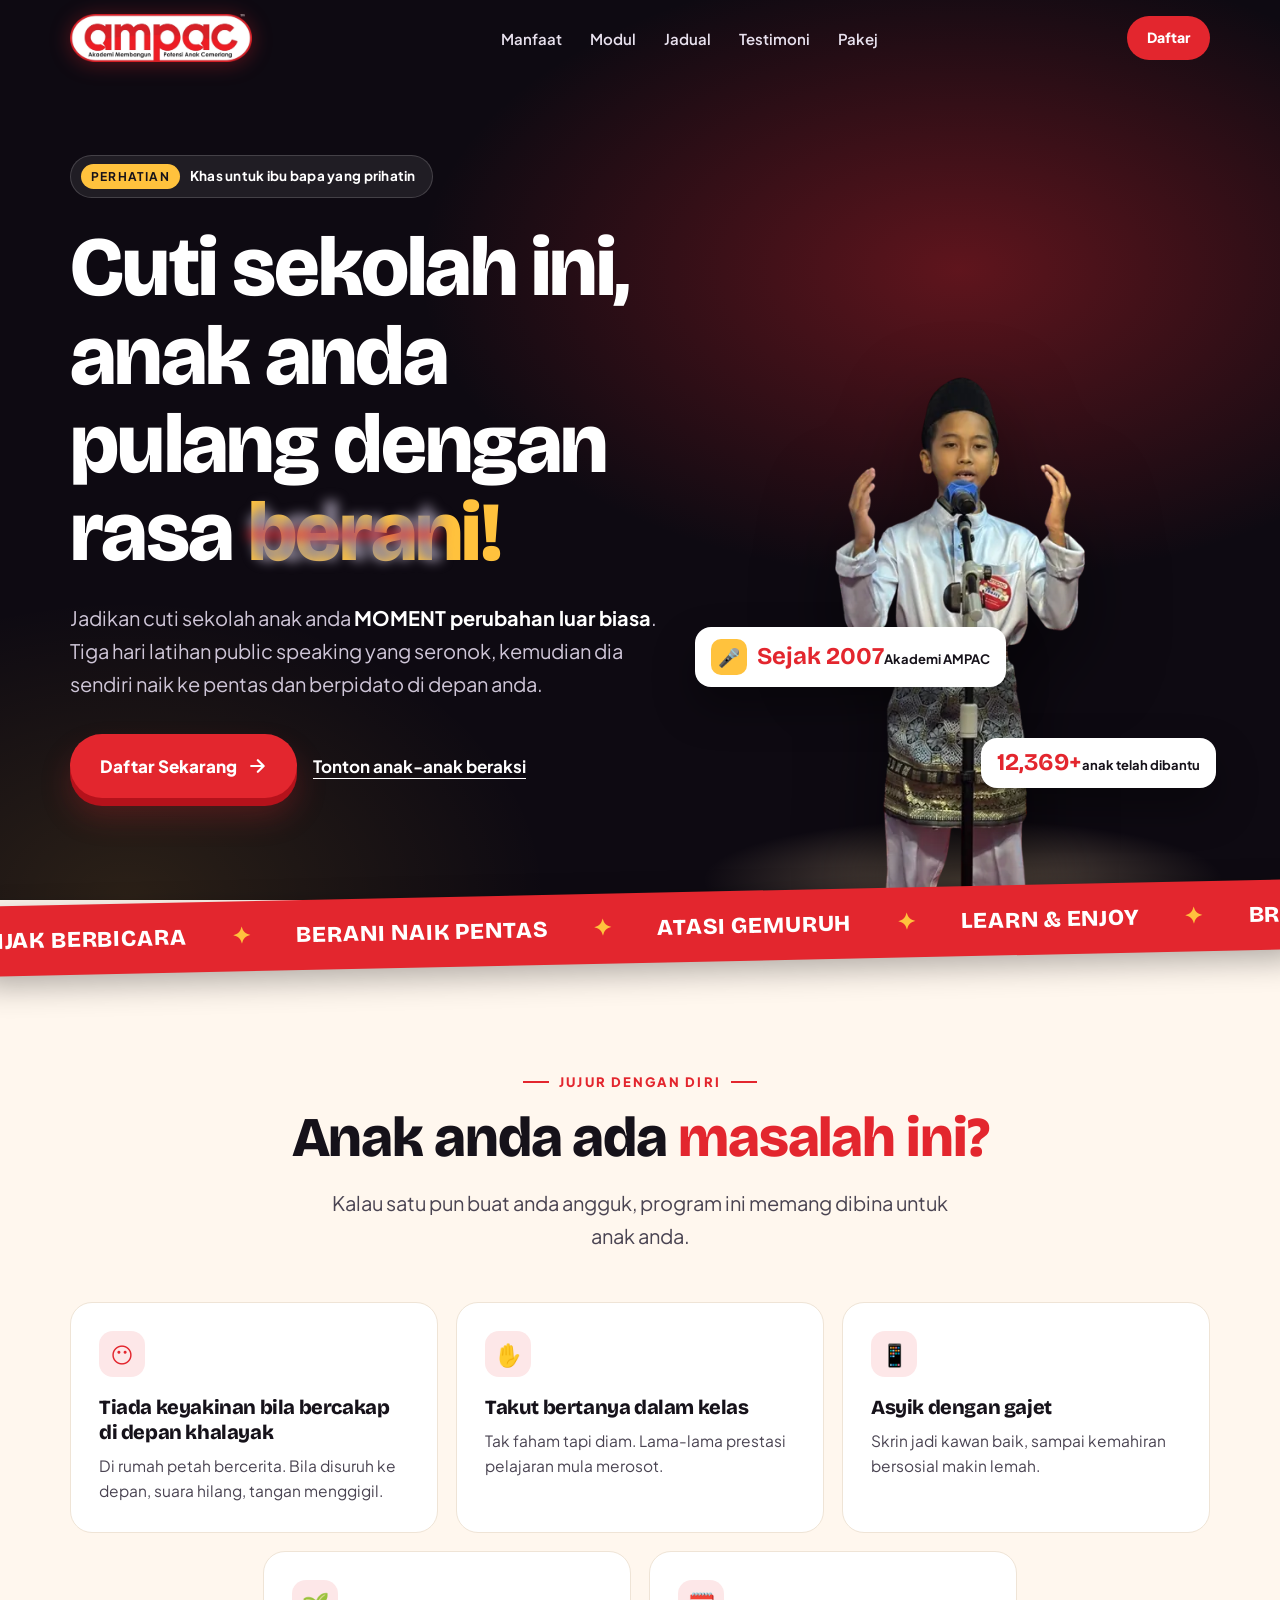
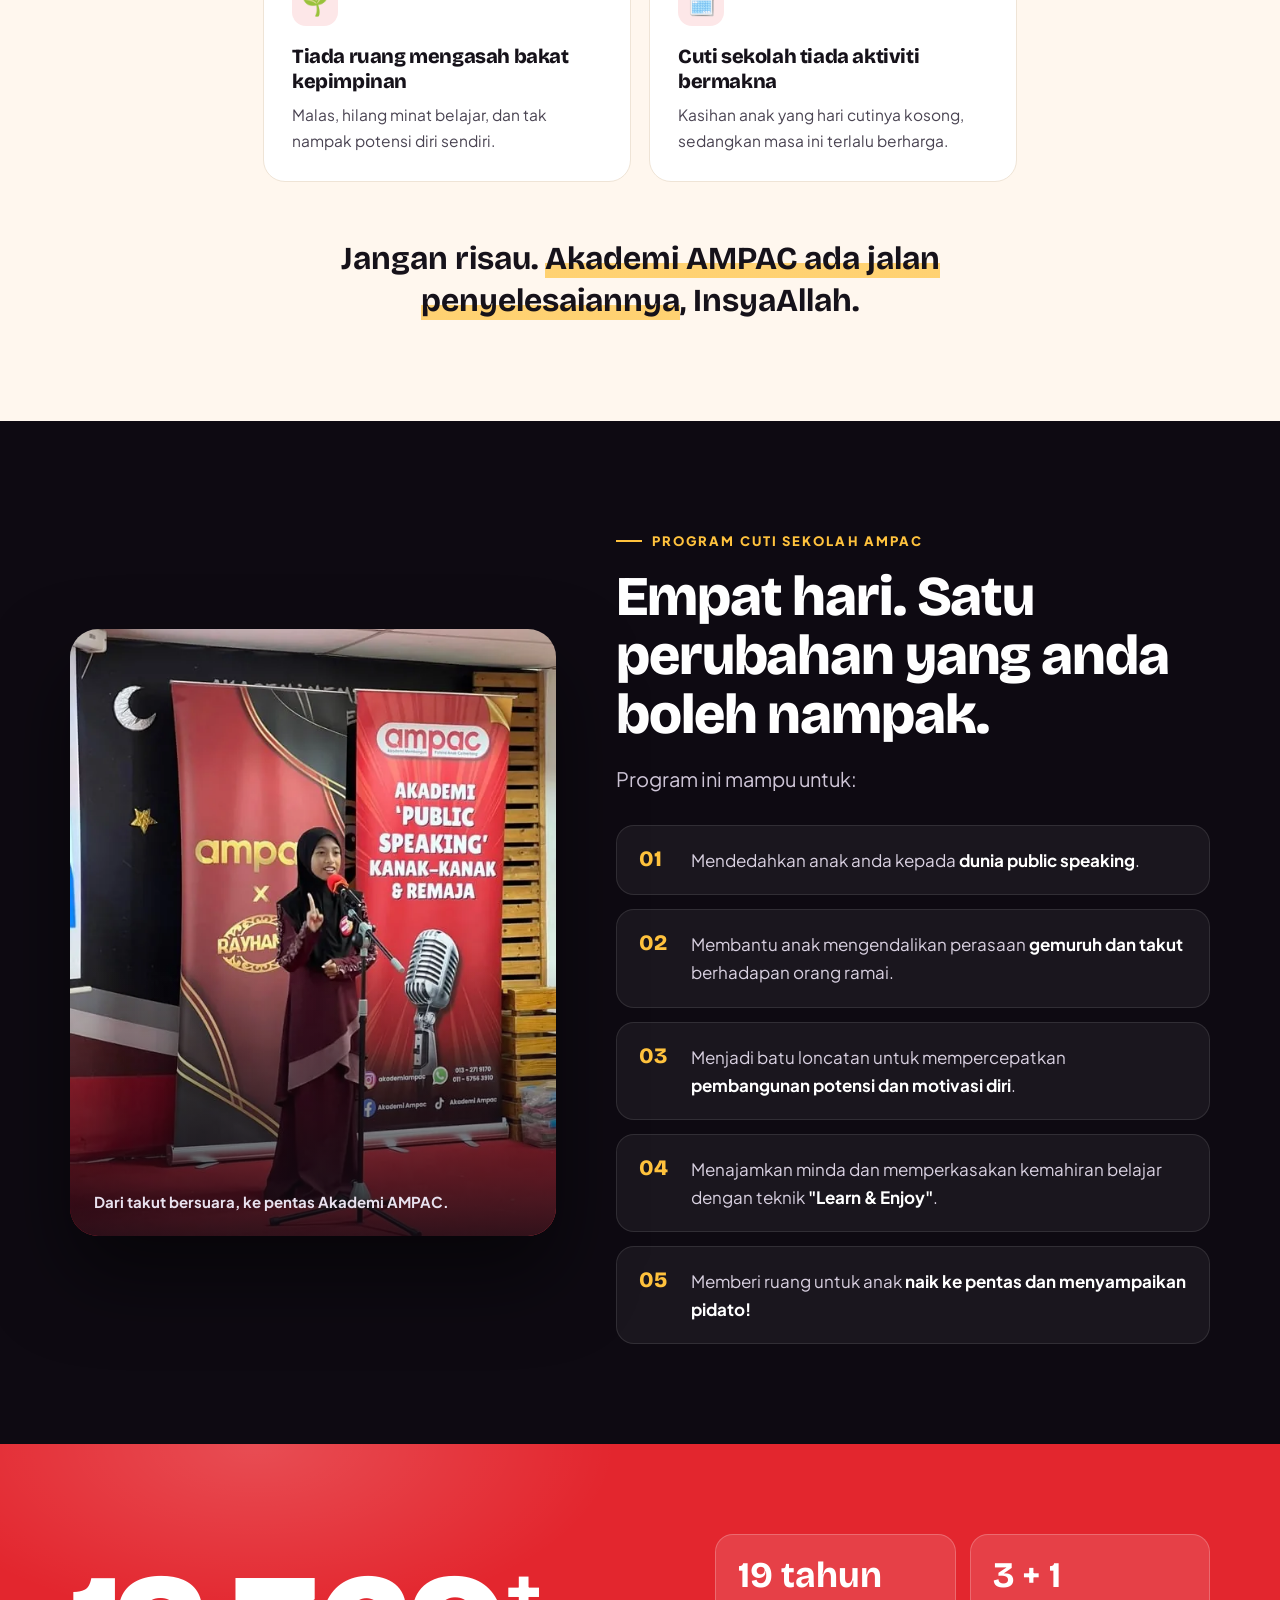
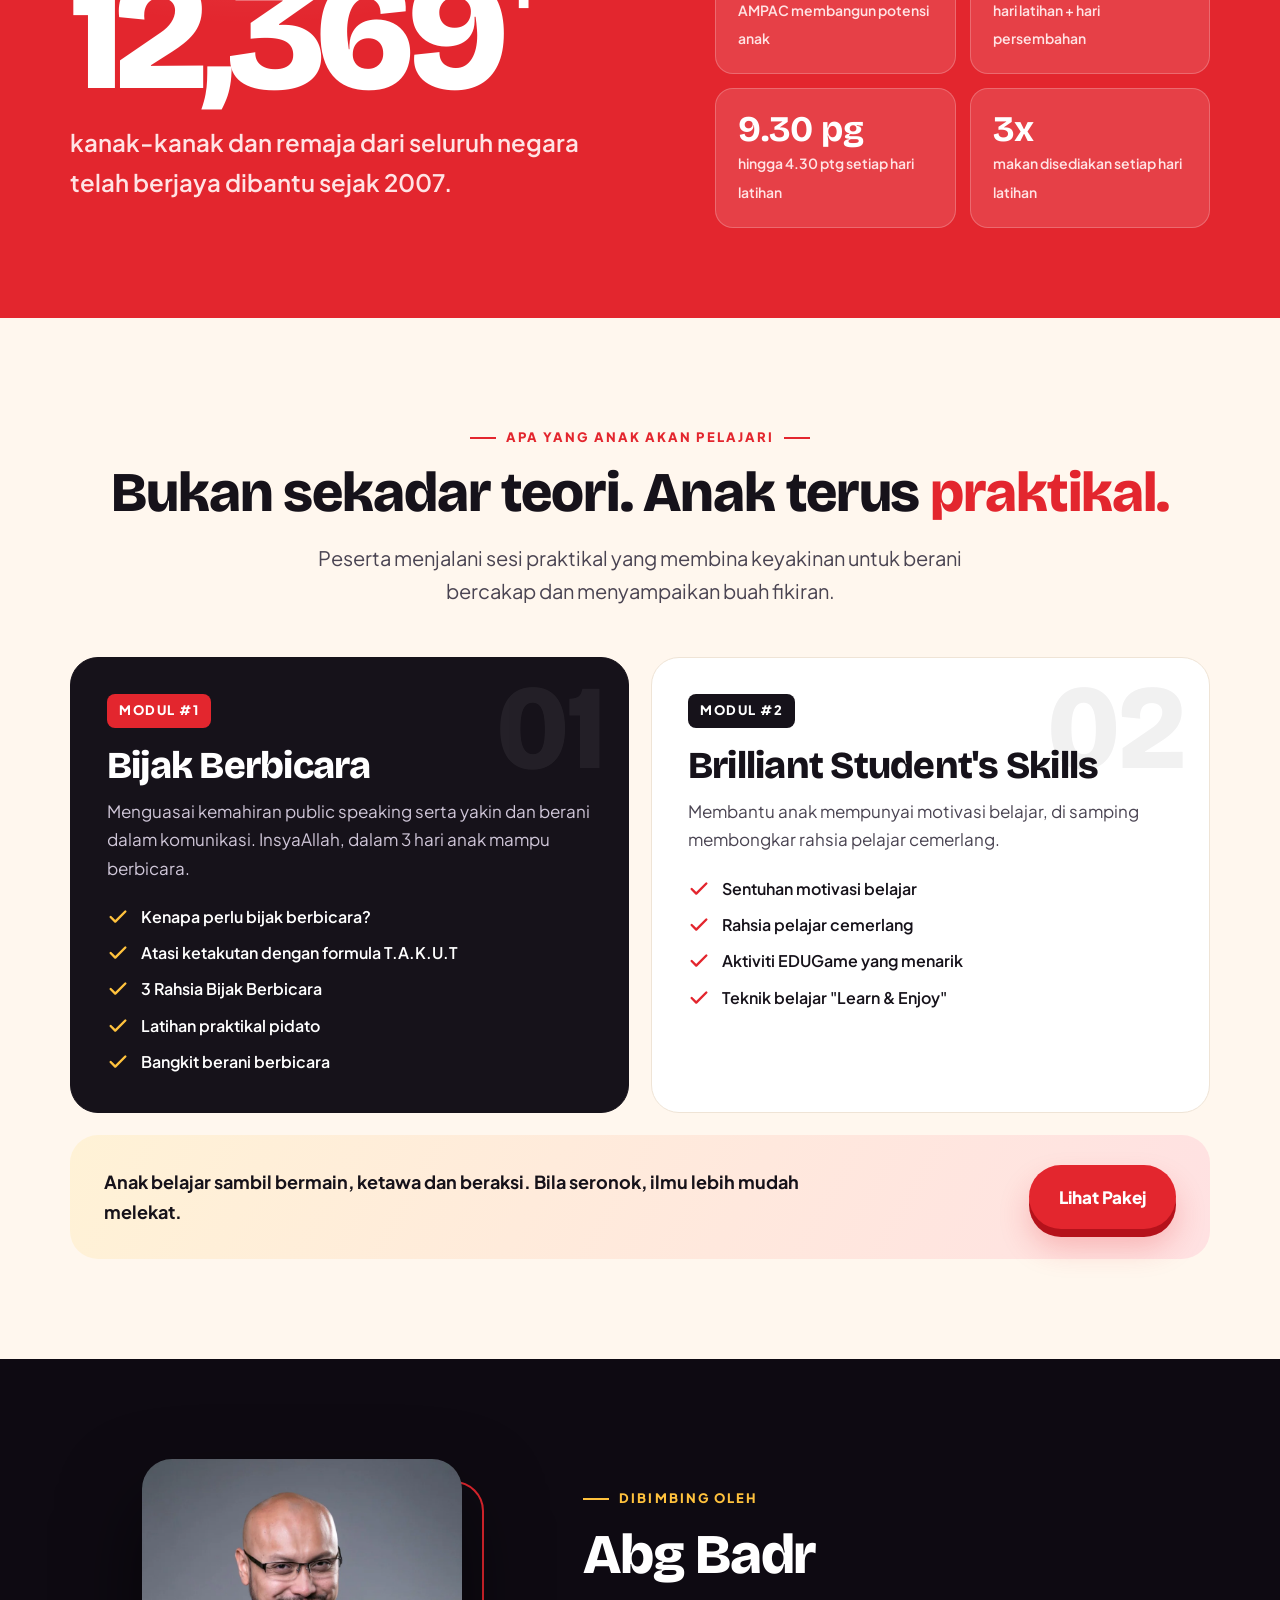
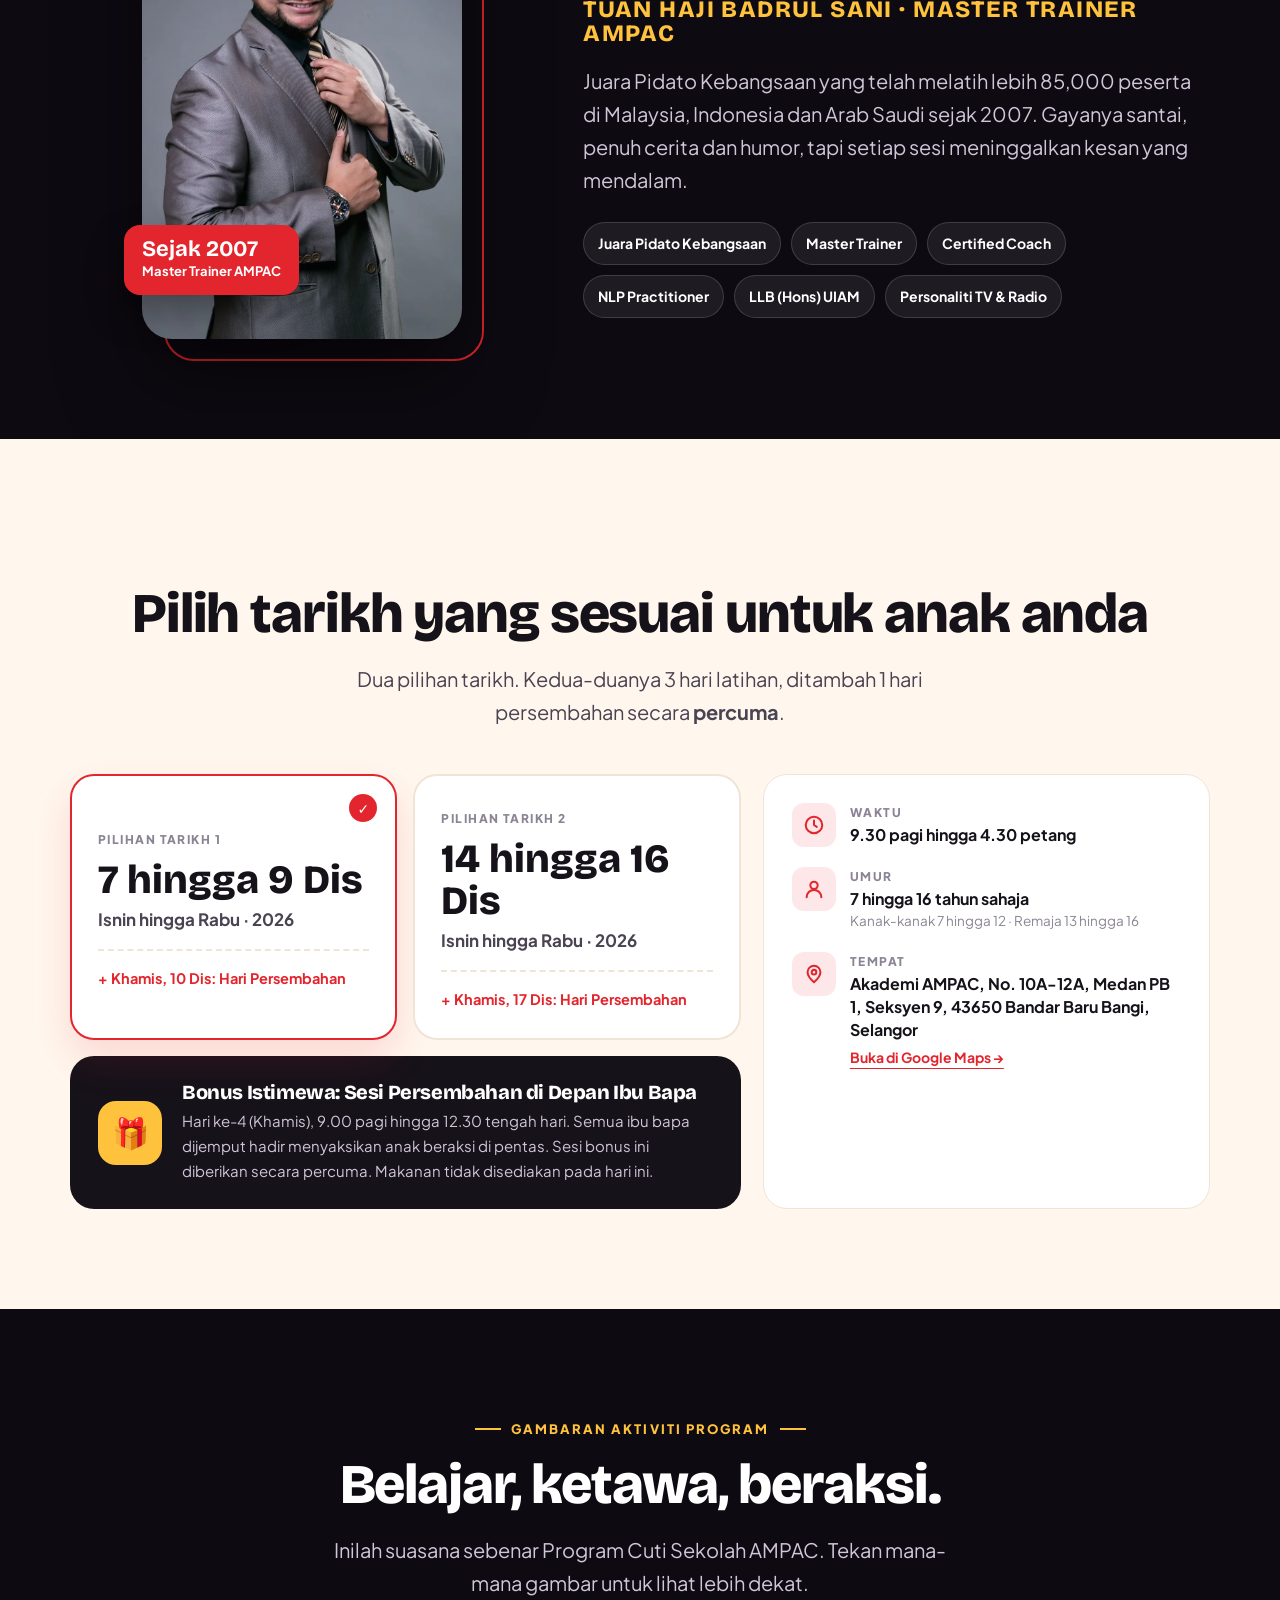
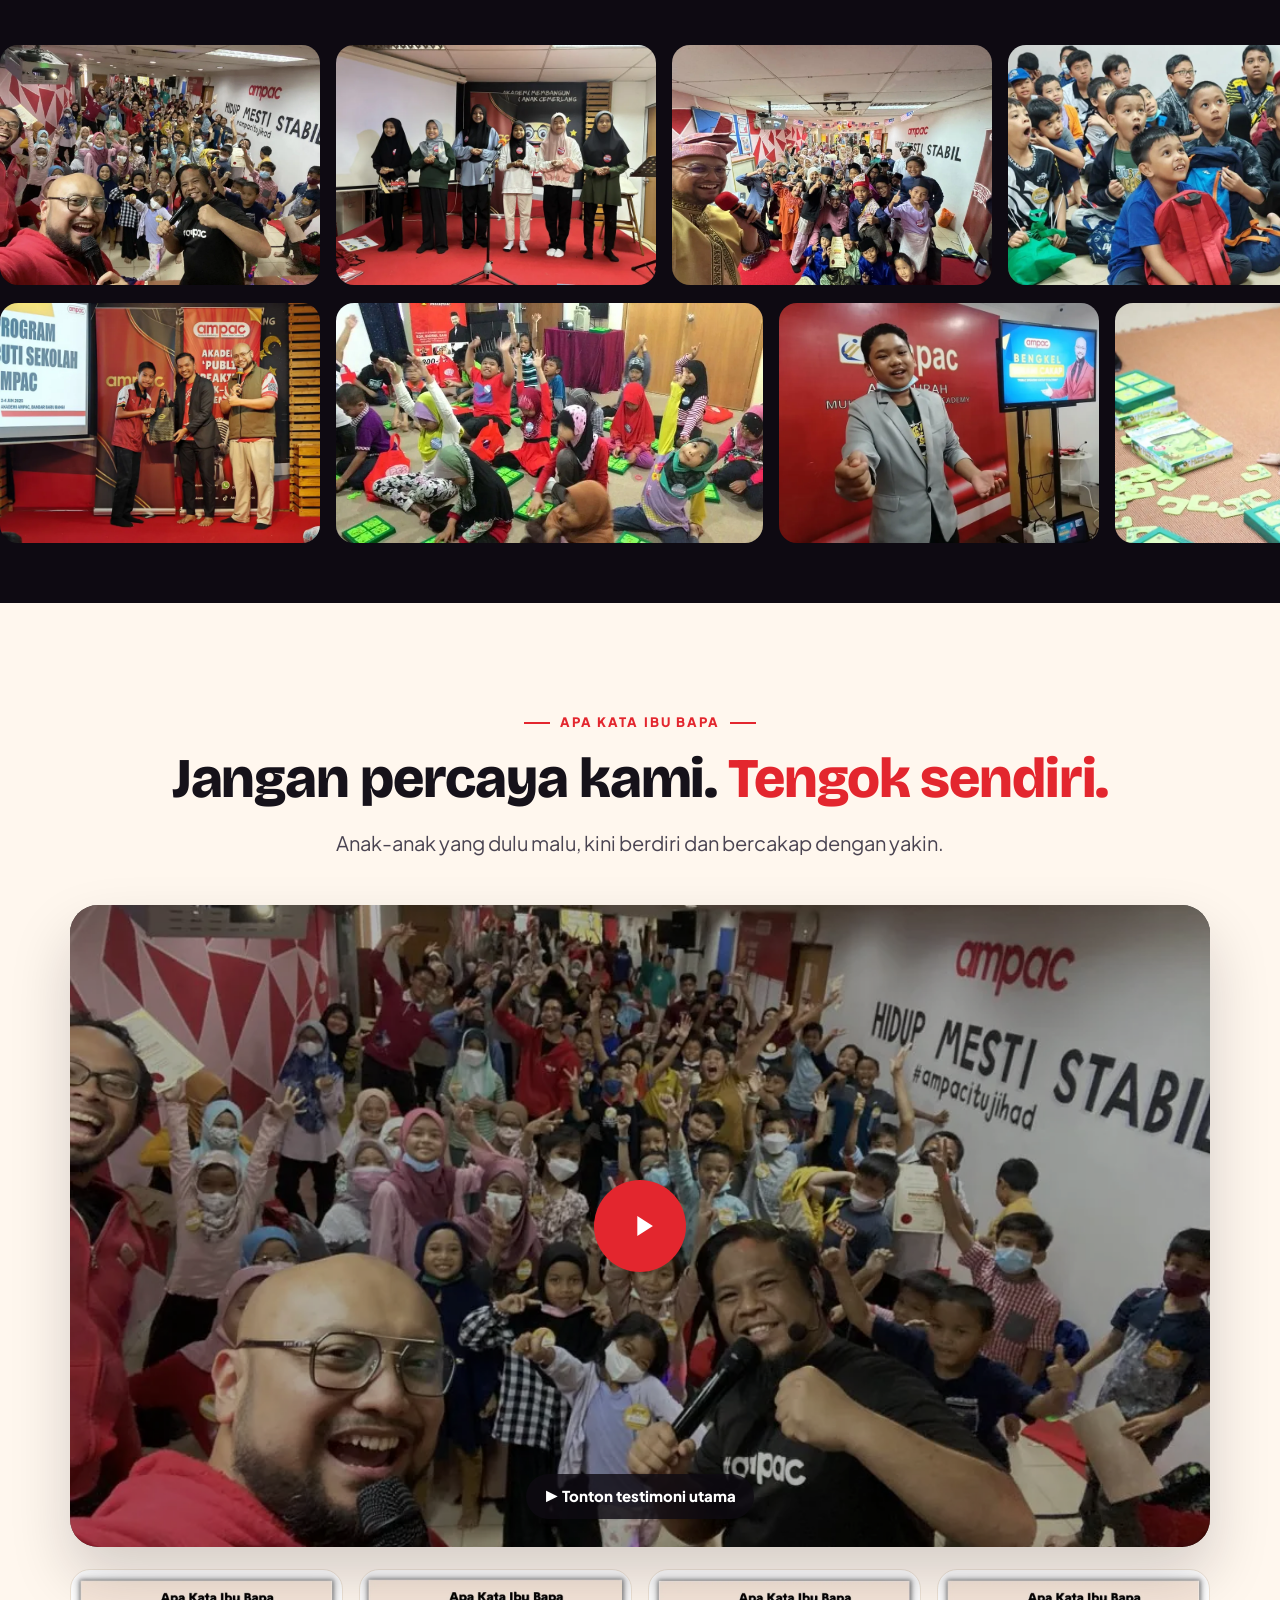
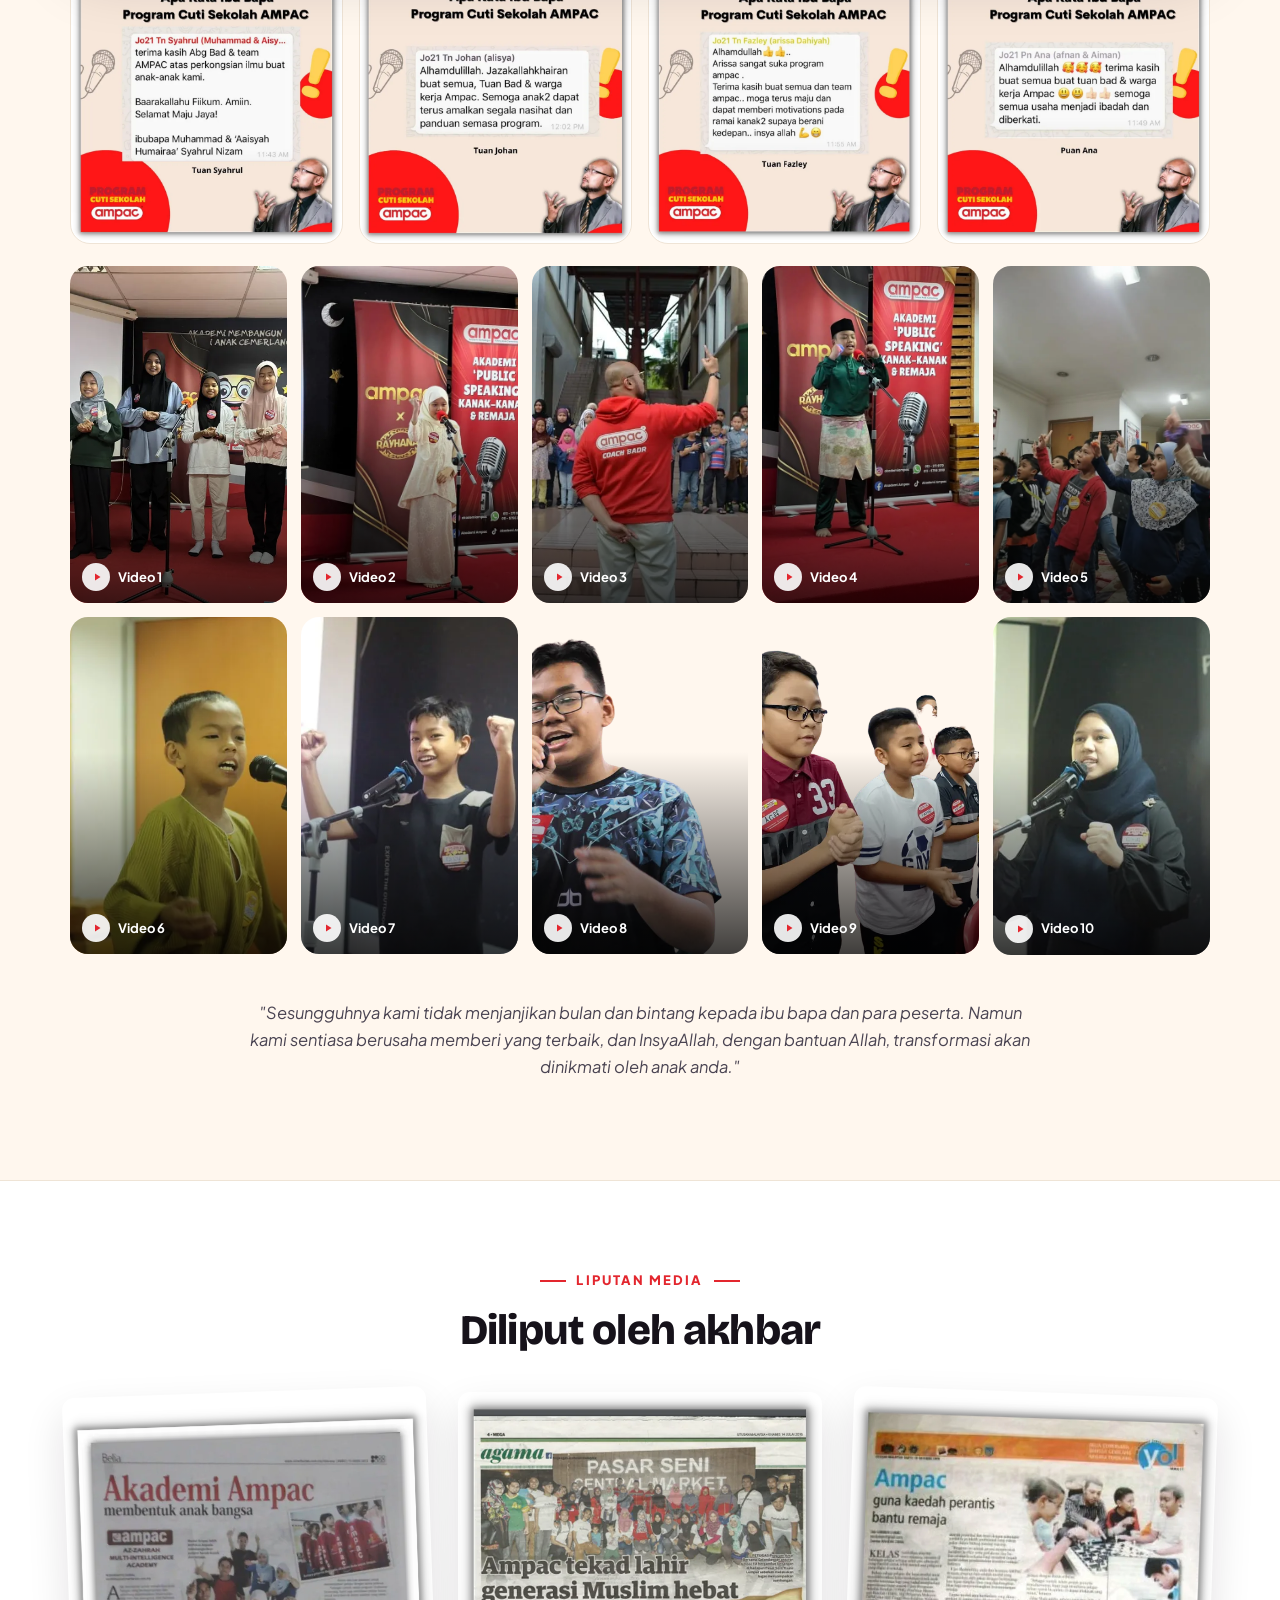
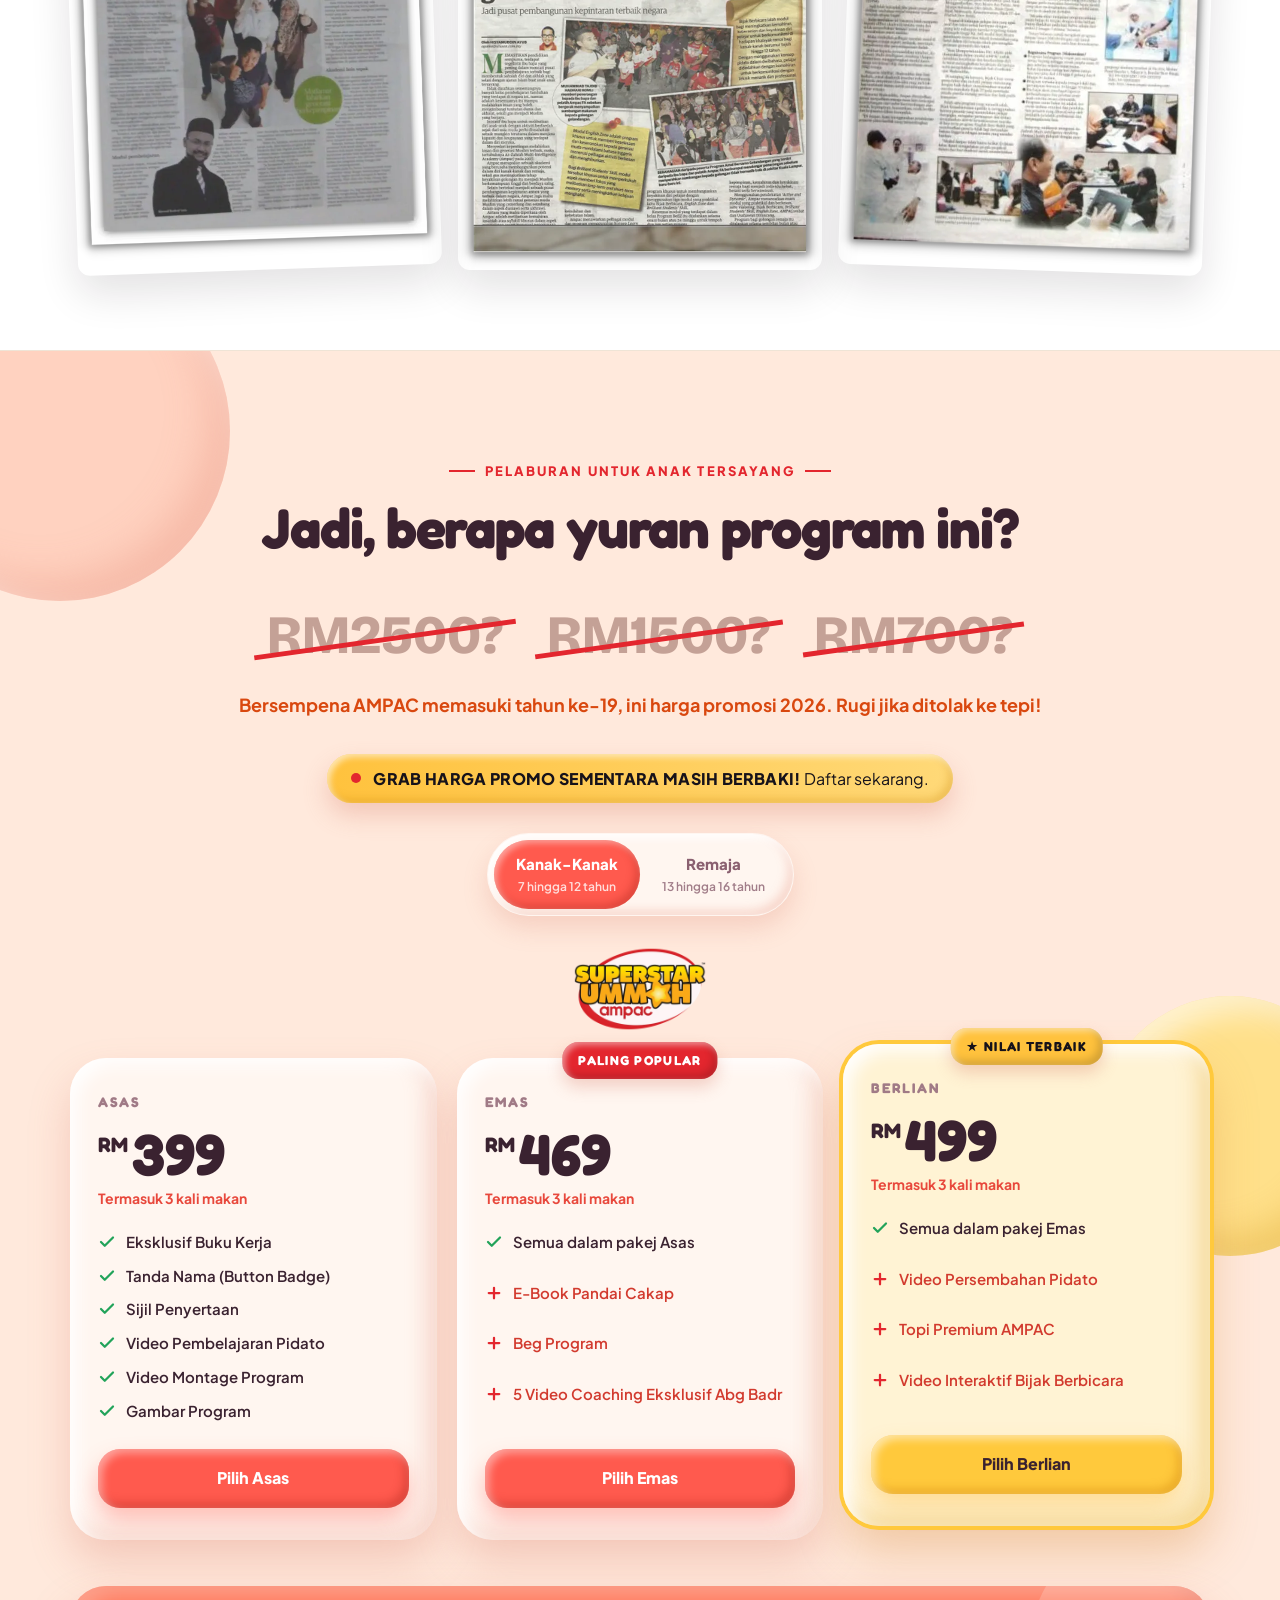
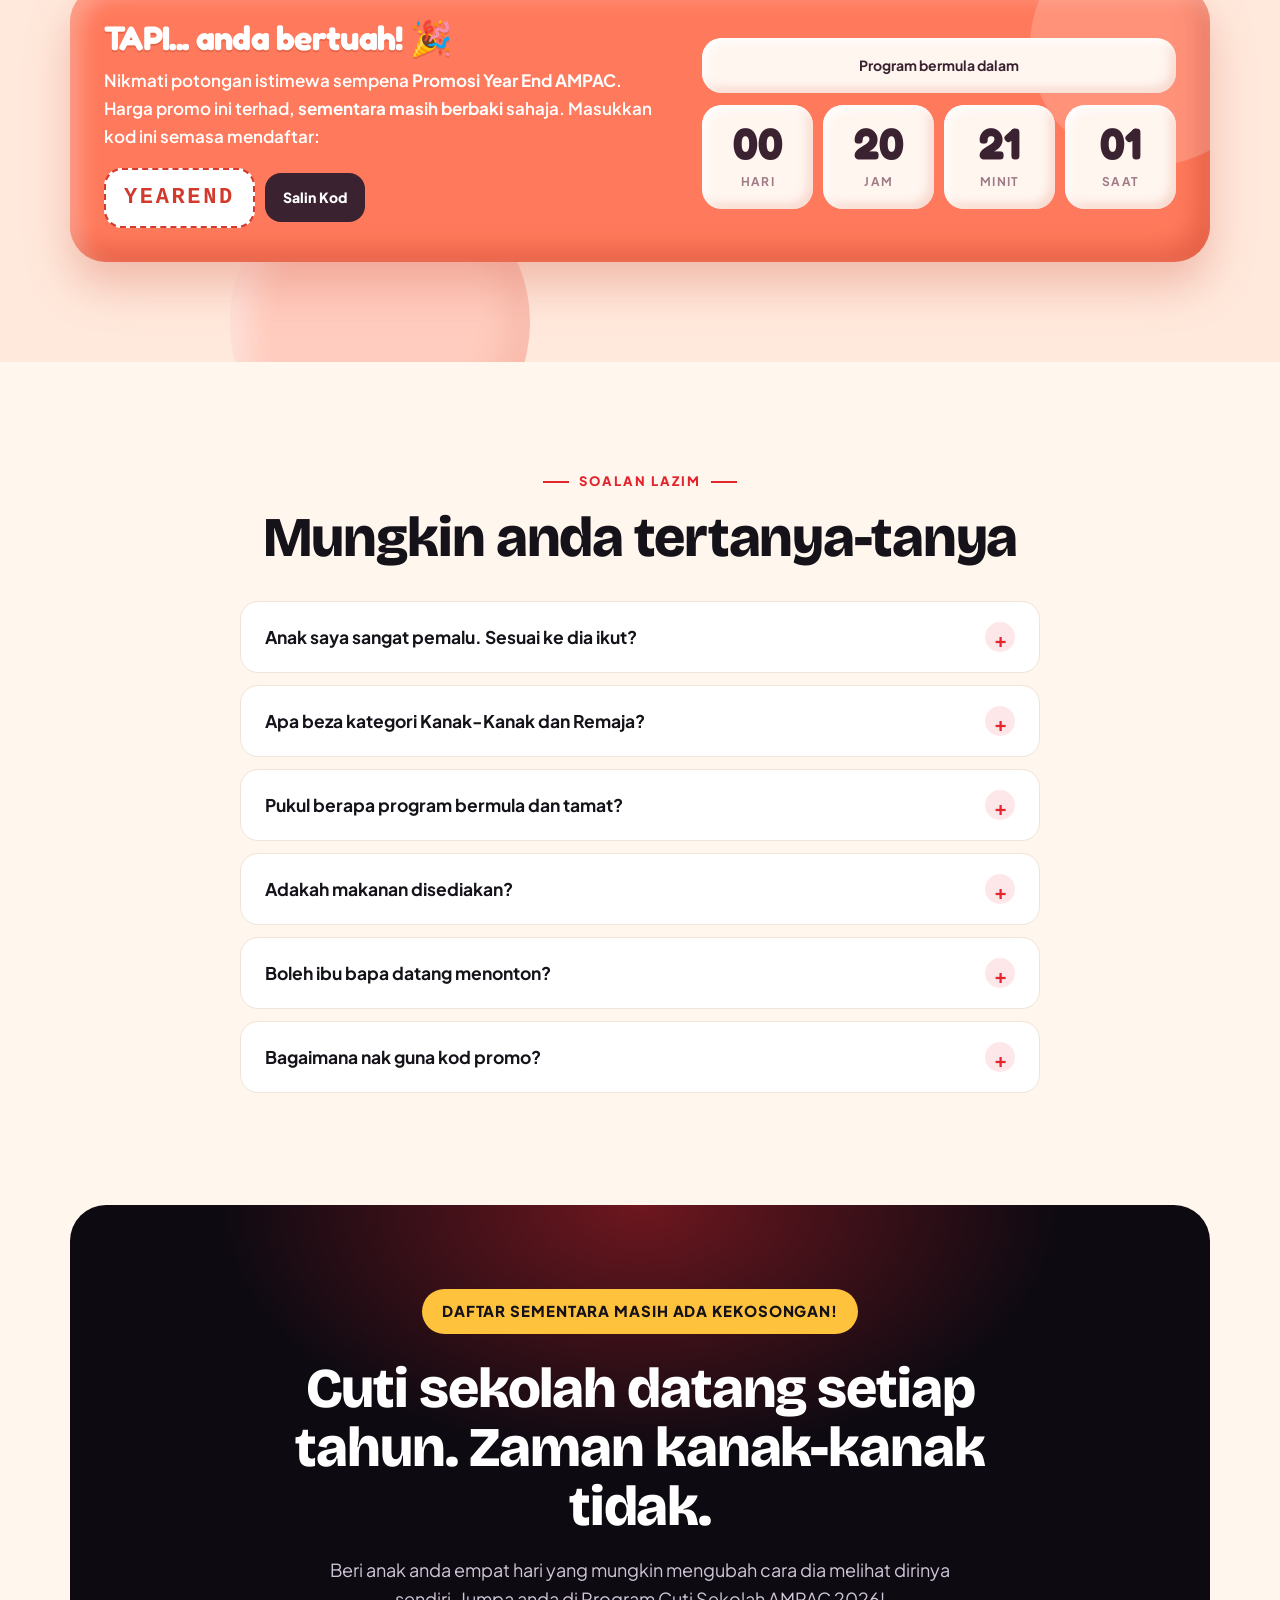
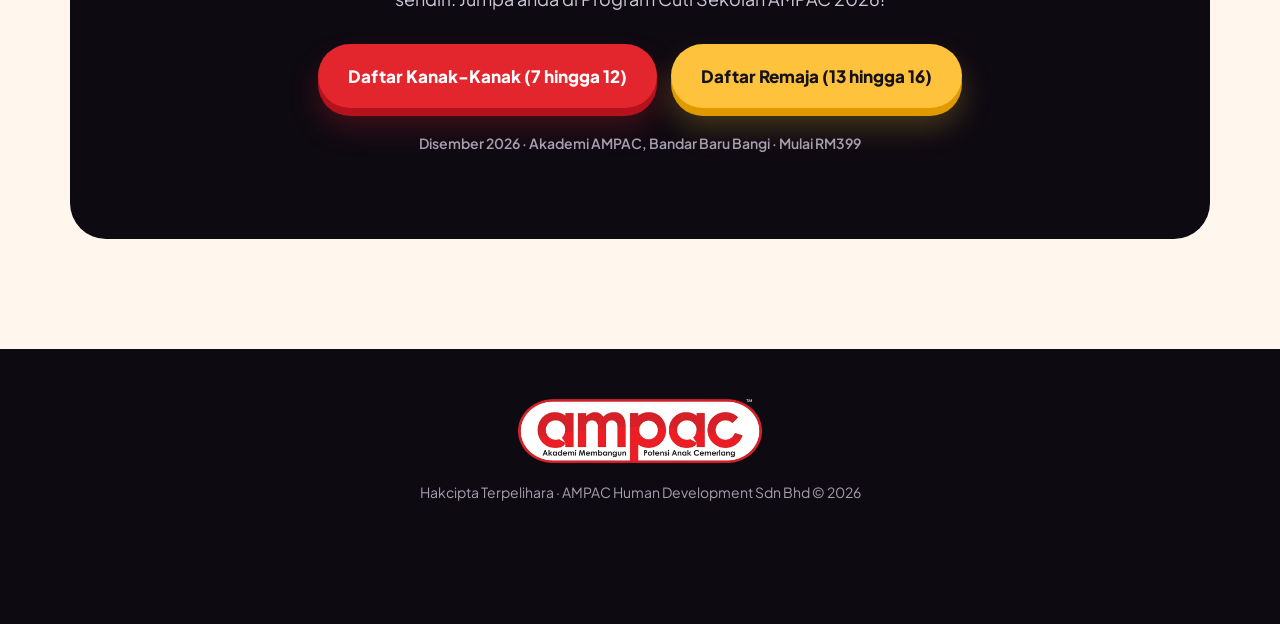
==== commit f28ab88f: "Bahagian pakej bertukar gaya: clay untuk Kanak-Kanak, kaca untuk Remaja Co-Authored-By: Claude Opus " ====
--- a/index.html
+++ b/index.html
@@ -19,7 +19,7 @@
 <link rel="icon" href="assets/img/logo-pcs.webp">
 <link rel="preconnect" href="https://fonts.googleapis.com">
 <link rel="preconnect" href="https://fonts.gstatic.com" crossorigin>
-<link href="https://fonts.googleapis.com/css2?family=Bricolage+Grotesque:opsz,wght@12..96,700;12..96,800&family=Plus+Jakarta+Sans:wght@400;500;600;700;800&display=swap" rel="stylesheet">
+<link href="https://fonts.googleapis.com/css2?family=Bricolage+Grotesque:opsz,wght@12..96,700;12..96,800&family=Fredoka:wght@600;700&family=Plus+Jakarta+Sans:wght@400;500;600;700;800&display=swap" rel="stylesheet">
 <link rel="preload" as="image" href="assets/img/kid-1.webp">
 <link rel="stylesheet" href="assets/css/style.css">
 </head>
@@ -289,7 +289,8 @@
 </section>
 
 <!-- ============ PAKEJ ============ -->
-<section class="pricing" id="pakej">
+<section class="pricing mode-kids" id="pakej">
+  <div class="pr-bg" aria-hidden="true"><span class="pb1"></span><span class="pb2"></span><span class="pb3"></span></div>
   <div class="wrap center">
     <span class="eyebrow rv" style="color:var(--gold)">Pelaburan untuk anak tersayang</span>
     <h2 class="rv d1">Jadi, berapa yuran program ini?</h2>
--- a/assets/css/style.css
+++ b/assets/css/style.css
@@ -307,6 +307,78 @@
 .cd b{display:block;font-family:"Bricolage Grotesque",sans-serif;font-size:clamp(30px,4vw,44px);line-height:1}
 .cd span{font-size:12px;font-weight:700;letter-spacing:.1em;text-transform:uppercase;color:#ffe3e4}
 .cd-label{grid-column:1/-1;text-align:center;font-weight:700;font-size:14px;color:#ffe3e4;margin-bottom:2px}
+
+/* ===== Pakej: mod Kanak-Kanak (claymorphism) & Remaja (glassmorphism) ===== */
+.pricing{transition:background-color .7s var(--ease),color .7s var(--ease)}
+.pricing::before{transition:opacity .7s}
+.pricing .wrap{z-index:1}
+.pr-bg{position:absolute;inset:0;pointer-events:none;overflow:hidden;z-index:0}
+.pr-bg span{position:absolute;border-radius:50%;transition:background .8s var(--ease),filter .8s var(--ease),opacity .8s var(--ease),box-shadow .8s var(--ease)}
+.pb1{width:340px;height:340px;top:-90px;left:-110px}
+.pb2{width:260px;height:260px;top:40%;right:-80px}
+.pb3{width:300px;height:300px;bottom:-110px;left:18%}
+.pricing .plan,.pricing .early,.pricing .cd div,.pricing .age-toggle div,.pricing .pill-bg,.pricing .code span,.pricing .ribbon,.pricing .plan .btn{transition:opacity .8s var(--ease),transform .8s var(--ease),background .6s var(--ease),box-shadow .6s var(--ease),color .6s var(--ease),border-color .6s var(--ease),border-radius .6s var(--ease)}
+.pricing h2,.pricing .anchor,.pricing .anchor-after,.pricing .plan .name,.pricing .plan .meal,.pricing .plan li,.pricing .early p,.pricing .cd span,.pricing .cd-label{transition:color .6s var(--ease)}
+@keyframes clayBounce{0%{transform:scale(.6) translateY(20px);opacity:0}60%{transform:scale(1.12) translateY(-6px);opacity:1}80%{transform:scale(.96)}100%{transform:none}}
+@keyframes glassIn{0%{transform:scale(1.25);opacity:0;filter:blur(8px)}100%{transform:none;opacity:1;filter:none}}
+.age-logo img.in-kids{animation:clayBounce .75s var(--ease)}
+.age-logo img.in-teen{animation:glassIn .6s var(--ease)}
+
+/* --- KANAK-KANAK: CLAY --- */
+.pricing.mode-kids{background-color:#ffe9dc;color:#3a2230}
+.mode-kids::before{opacity:0}
+.mode-kids .pb1{background:#ffd2c0;box-shadow:inset 18px 18px 36px rgba(255,255,255,.6),inset -20px -20px 40px rgba(230,140,120,.35);animation:floaty 7s ease-in-out infinite}
+.mode-kids .pb2{background:#ffe08a;box-shadow:inset 16px 16px 30px rgba(255,255,255,.6),inset -18px -18px 34px rgba(210,150,20,.3);animation:floaty 6s ease-in-out infinite -2s}
+.mode-kids .pb3{background:#ffc6b8;box-shadow:inset 16px 16px 30px rgba(255,255,255,.55),inset -18px -18px 34px rgba(230,120,100,.3);animation:floaty 8s ease-in-out infinite -4s;opacity:.8}
+.mode-kids .eyebrow{color:var(--red)!important}
+.mode-kids h2{color:#3a2230}
+.mode-kids .anchor{color:#c4a196}
+.mode-kids .anchor-after{color:#d9480f}
+.mode-kids h2,.mode-kids .plan .price,.mode-kids .plan .name,.mode-kids .ribbon,.mode-kids .early h3,.mode-kids .cd b{font-family:"Fredoka","Plus Jakarta Sans",sans-serif}
+.mode-kids .fomo{box-shadow:inset 3px 3px 6px rgba(255,255,255,.6),inset -4px -4px 8px rgba(200,130,0,.3),0 12px 24px rgba(214,120,100,.3)}
+.mode-kids .age-toggle div{background:#fff6f0;border-color:transparent;box-shadow:inset 4px 4px 8px rgba(255,255,255,.95),inset -5px -5px 10px rgba(234,160,140,.35),0 12px 24px rgba(214,120,100,.22)}
+.mode-kids .age-toggle button{color:#8a6070}
+.mode-kids .age-toggle button[aria-pressed="true"]{color:#fff}
+.mode-kids .pill-bg{background:#ff5a4e;box-shadow:inset 3px 3px 6px rgba(255,255,255,.45),inset -4px -4px 8px rgba(160,30,20,.35)}
+.mode-kids .plan{background:#fff6f0;color:#3a2230;border-radius:36px;box-shadow:inset 8px 8px 16px rgba(255,255,255,.95),inset -10px -10px 22px rgba(234,160,140,.32),0 22px 40px rgba(214,120,100,.28)}
+.mode-kids .plan .name{color:#a07a86}
+.mode-kids .plan .price{font-weight:700}
+.mode-kids .plan .meal{color:#e8483c}
+.mode-kids .plan li.plus{color:#d23a2e}
+.mode-kids .plan.best{background:#fff3d4;box-shadow:inset 8px 8px 16px rgba(255,255,255,.95),inset -10px -10px 22px rgba(225,170,40,.35),0 0 0 4px #ffc93c,0 26px 46px rgba(214,140,60,.35)}
+.mode-kids .ribbon{border-radius:16px!important;box-shadow:inset 3px 3px 6px rgba(255,255,255,.5),inset -4px -4px 8px rgba(0,0,0,.18),0 8px 16px rgba(214,120,100,.3)}
+.mode-kids .plan .btn{background:#ff5a4e;border-radius:22px;box-shadow:inset 4px 4px 8px rgba(255,255,255,.45),inset -5px -5px 10px rgba(160,30,20,.35),0 12px 22px rgba(255,90,78,.35)}
+.mode-kids .plan .btn.gold{background:#ffc93c;color:#3a2230;box-shadow:inset 4px 4px 8px rgba(255,255,255,.55),inset -5px -5px 10px rgba(200,120,0,.35),0 12px 22px rgba(255,180,40,.35)}
+.mode-kids .plan .btn::after{display:none}
+.mode-kids .early{background:#ff7a5c;border-radius:36px;box-shadow:inset 10px 10px 20px rgba(255,255,255,.3),inset -12px -12px 24px rgba(180,50,30,.35),0 24px 44px rgba(214,100,80,.35)}
+.mode-kids .early::before{background:rgba(255,255,255,.18)}
+.mode-kids .early p{color:#fff}
+.mode-kids .early h3{color:#fff;text-shadow:0 2px 0 rgba(160,40,20,.25)}
+.mode-kids .code span{border-radius:18px;border-color:#d23a2e;color:#d23a2e}
+.mode-kids .code button{border-radius:16px;background:#3a2230}
+.mode-kids .cd div{background:#fff6f0;color:#3a2230;border-radius:20px;box-shadow:inset 4px 4px 8px rgba(255,255,255,.95),inset -5px -5px 10px rgba(234,160,140,.35)}
+.mode-kids .cd span{color:#a07a86}
+
+/* --- REMAJA: GLASS --- */
+.pricing.mode-teen{background-color:#120b1f;color:#fff}
+.mode-teen .pr-bg span{filter:blur(70px);opacity:.6;animation:blob 10s ease-in-out infinite}
+.mode-teen .pb1{background:#e3262e}
+.mode-teen .pb2{background:#ffb020;animation-delay:-3s}
+.mode-teen .pb3{background:#7b5cff;animation-delay:-6s}
+.mode-teen .age-toggle div{background:rgba(255,255,255,.1);border-color:rgba(255,255,255,.25);backdrop-filter:blur(12px);-webkit-backdrop-filter:blur(12px)}
+.mode-teen .plan{background:rgba(255,255,255,.09);color:#fff;border:1px solid rgba(255,255,255,.22);backdrop-filter:blur(18px) saturate(140%);-webkit-backdrop-filter:blur(18px) saturate(140%);box-shadow:inset 0 1px 0 rgba(255,255,255,.3),0 24px 50px rgba(0,0,0,.35)}
+.mode-teen .plan .name{color:rgba(255,255,255,.7)}
+.mode-teen .plan .meal{color:#ffb4a8}
+.mode-teen .plan li svg{color:#5be39a}
+.mode-teen .plan li.plus{color:#ffd0c8}
+.mode-teen .plan li.plus svg{color:#ff8a7b}
+.mode-teen .plan.best{background:rgba(255,194,61,.12);border-color:rgba(255,194,61,.7);box-shadow:inset 0 1px 0 rgba(255,255,255,.35),0 0 40px rgba(255,194,61,.25),0 30px 60px rgba(0,0,0,.4)}
+.mode-teen .early{background:rgba(255,255,255,.08);border:1px solid rgba(255,255,255,.22);backdrop-filter:blur(18px);-webkit-backdrop-filter:blur(18px);box-shadow:inset 0 1px 0 rgba(255,255,255,.3)}
+.mode-teen .early::before{background:radial-gradient(circle,rgba(227,38,46,.5),transparent 70%)}
+.mode-teen .early p{color:rgba(255,255,255,.82)}
+.mode-teen .code span{background:rgba(255,255,255,.92)}
+.mode-teen .cd div{background:rgba(255,255,255,.1);border:1px solid rgba(255,255,255,.2)}
+.mode-teen .cd span,.mode-teen .cd-label{color:rgba(255,255,255,.75)}
 
 /* FAQ */
 .faq{background:var(--cream)}
@@ -381,7 +453,7 @@
   .age-toggle button{padding:10px 14px;font-size:14px}
   .fomo{font-size:14px;padding:12px 18px;border-radius:20px}
   .bonus-box{flex-direction:column;align-items:flex-start}
-  .anchor{font-size:clamp(22px,7vw,40px);gap:12px}
+  .anchor{font-size:clamp(20px,6.2vw,40px);gap:10px}
   .code span{font-size:18px}
   .nav .cta{padding:9px 16px}
 }
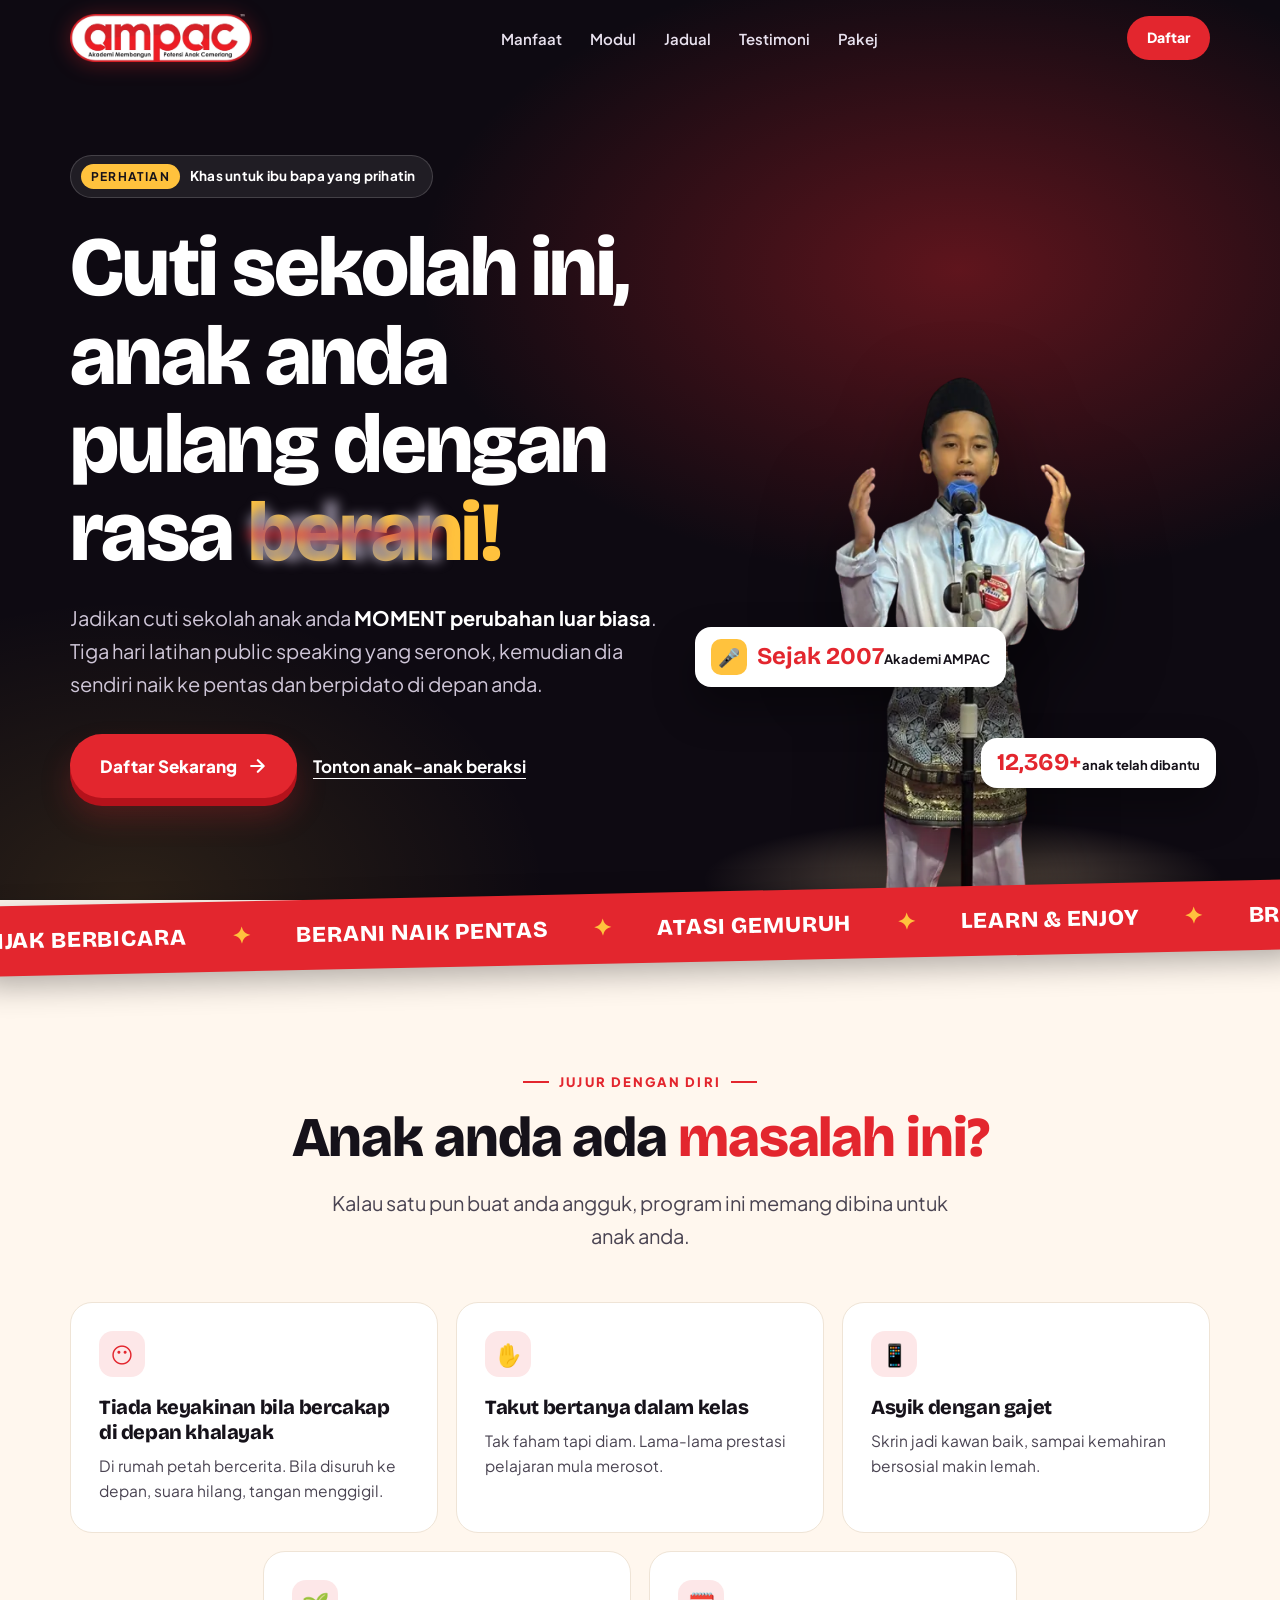
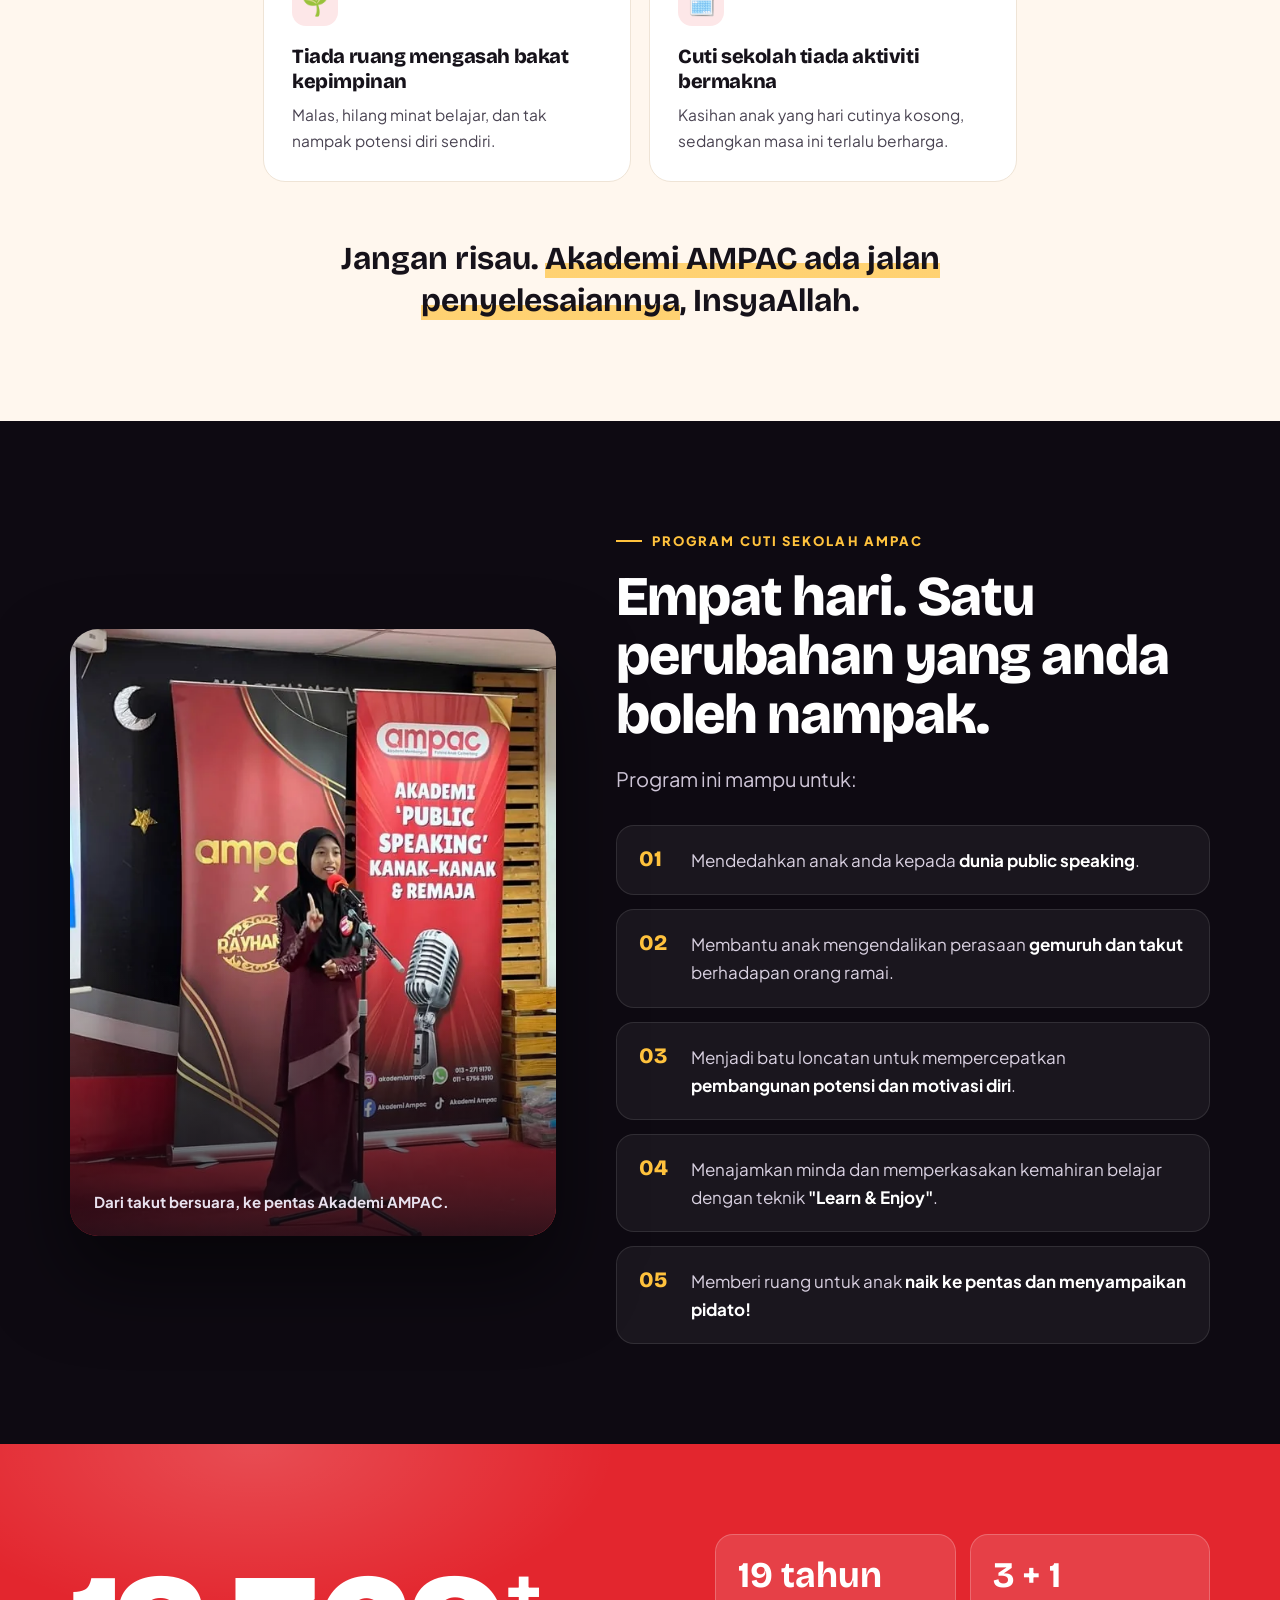
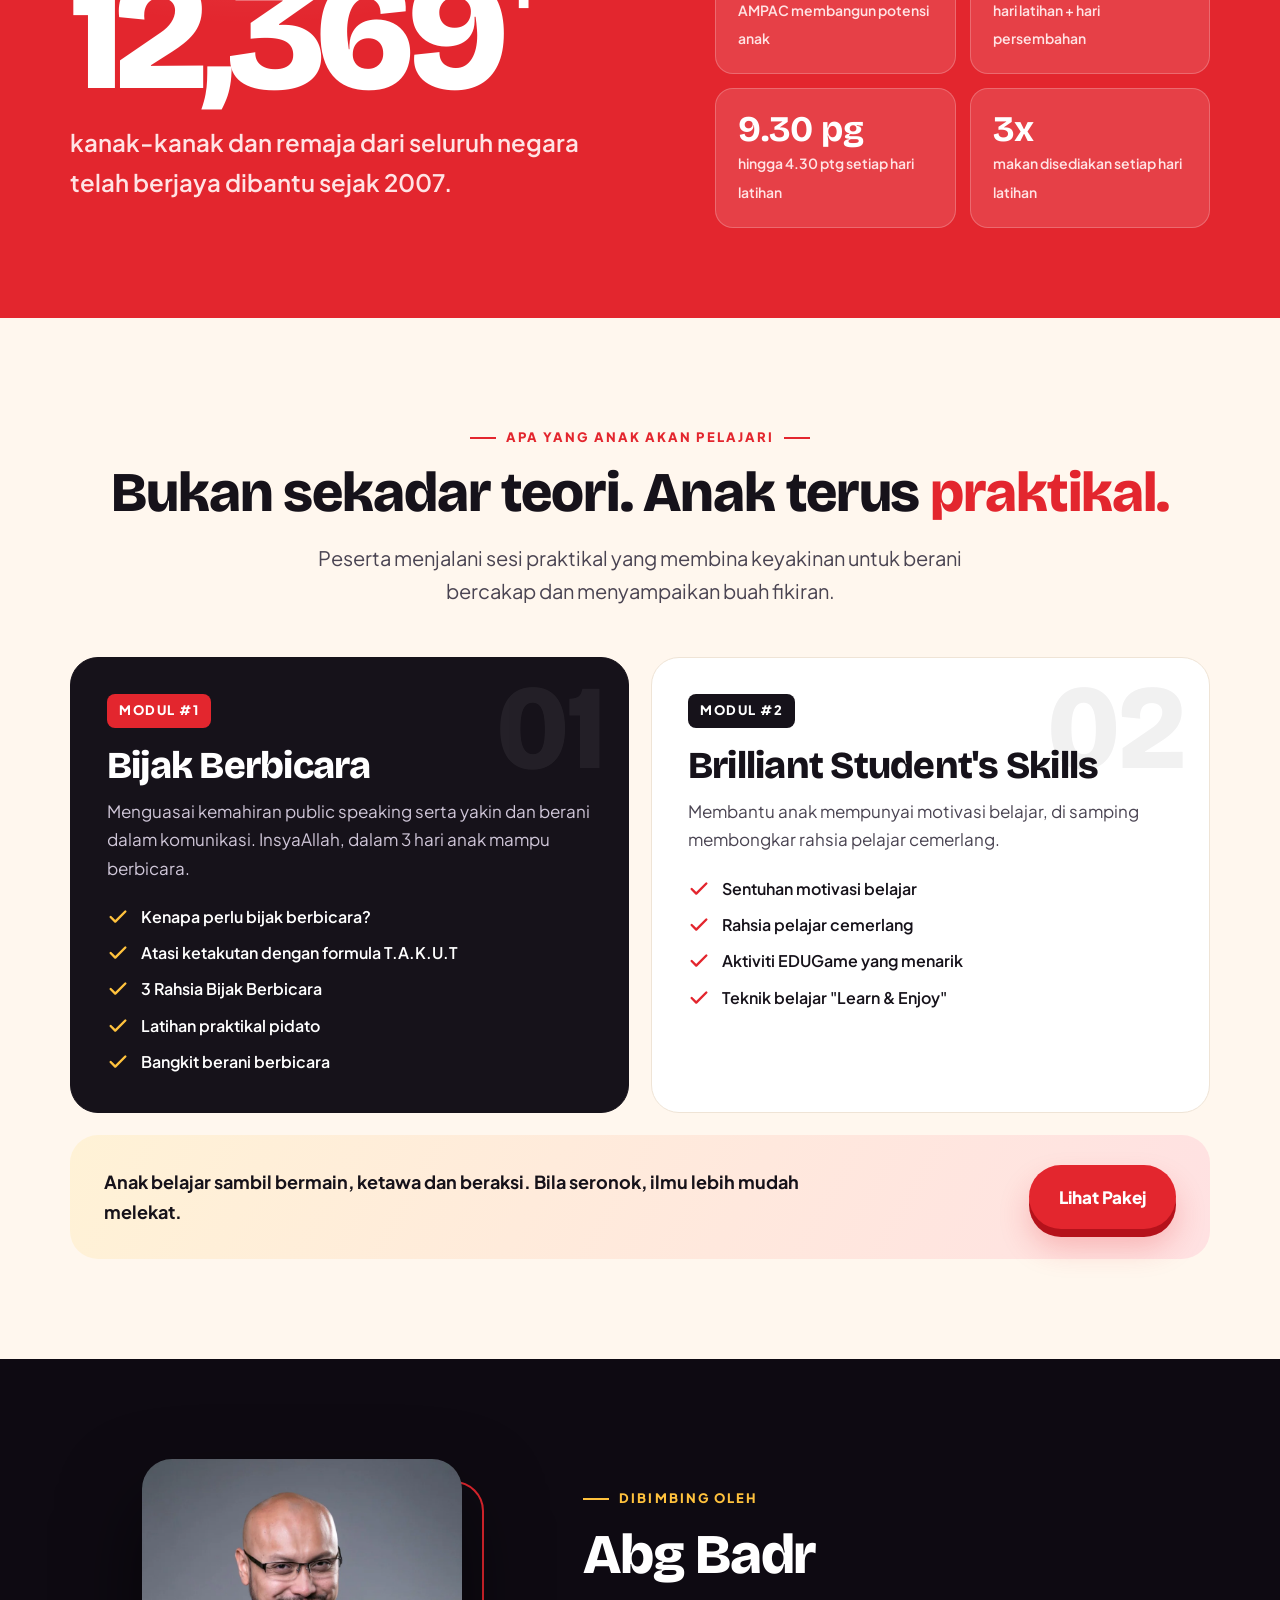
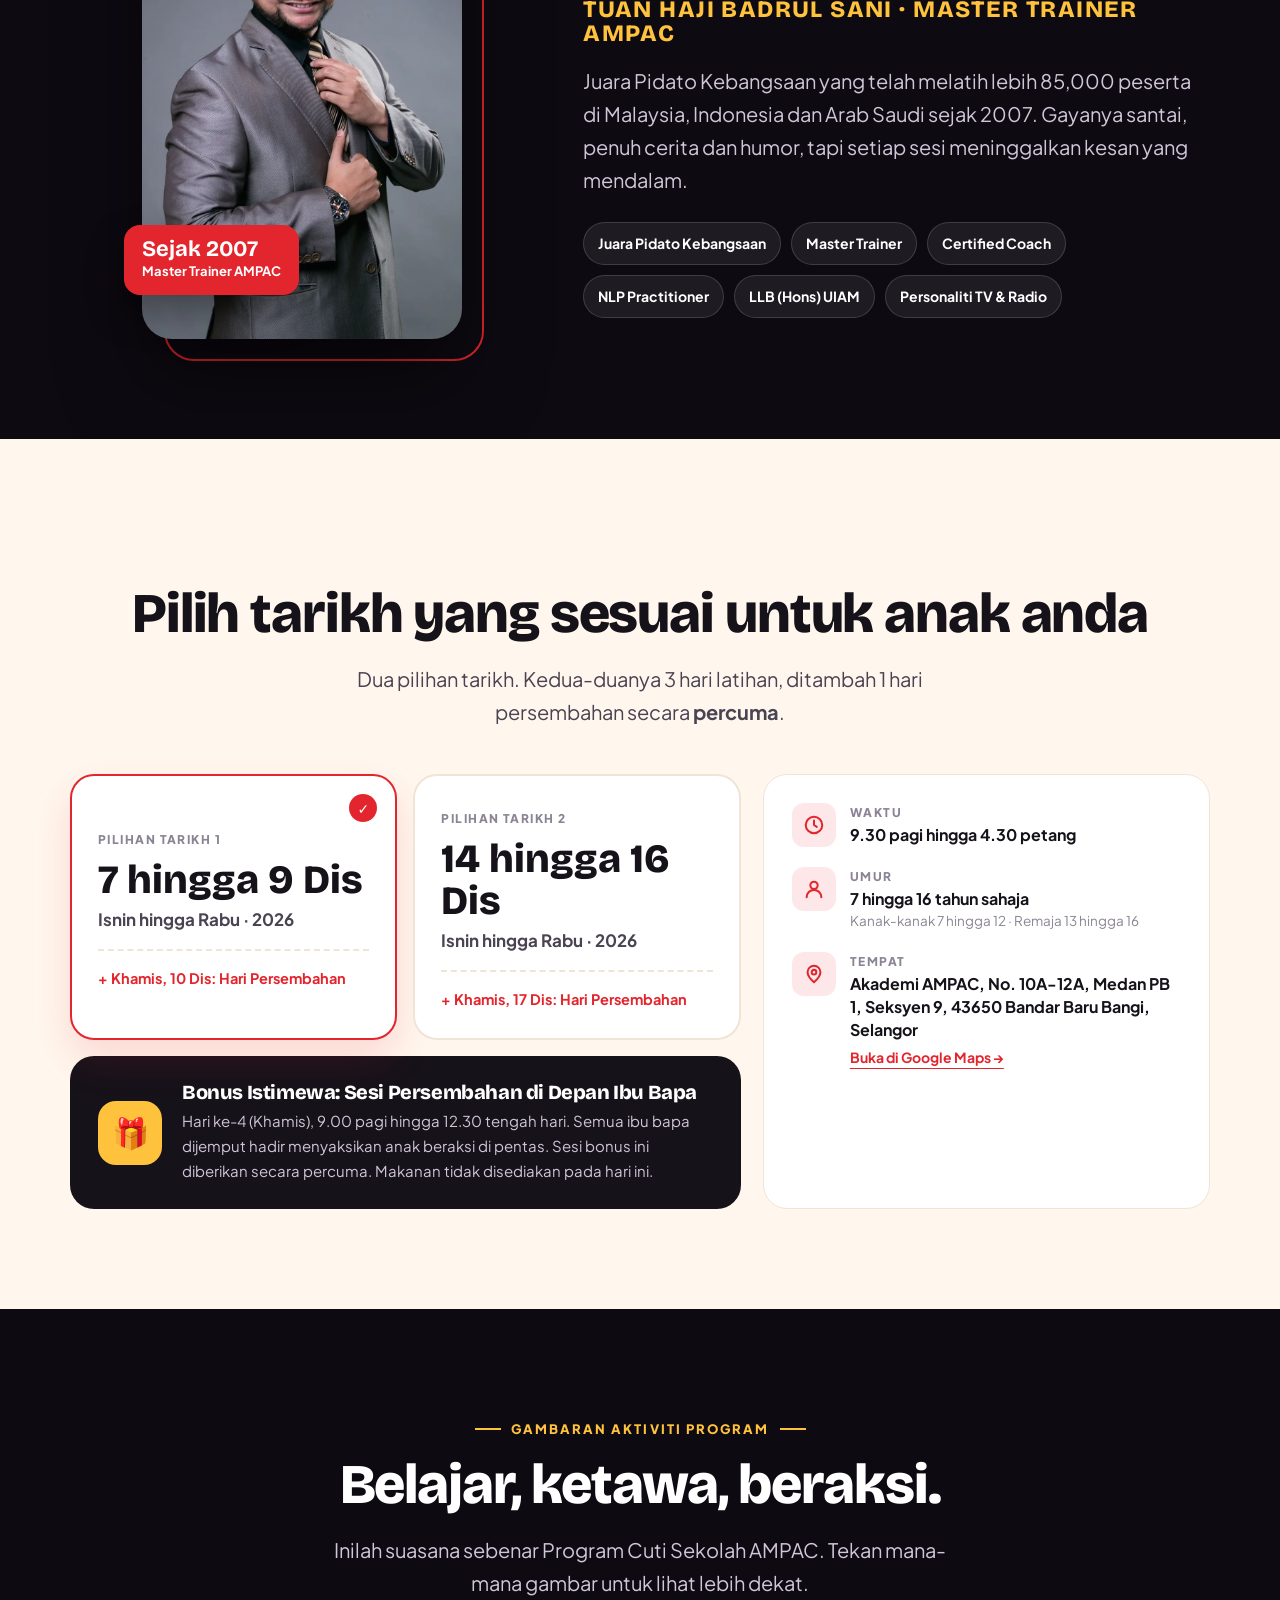
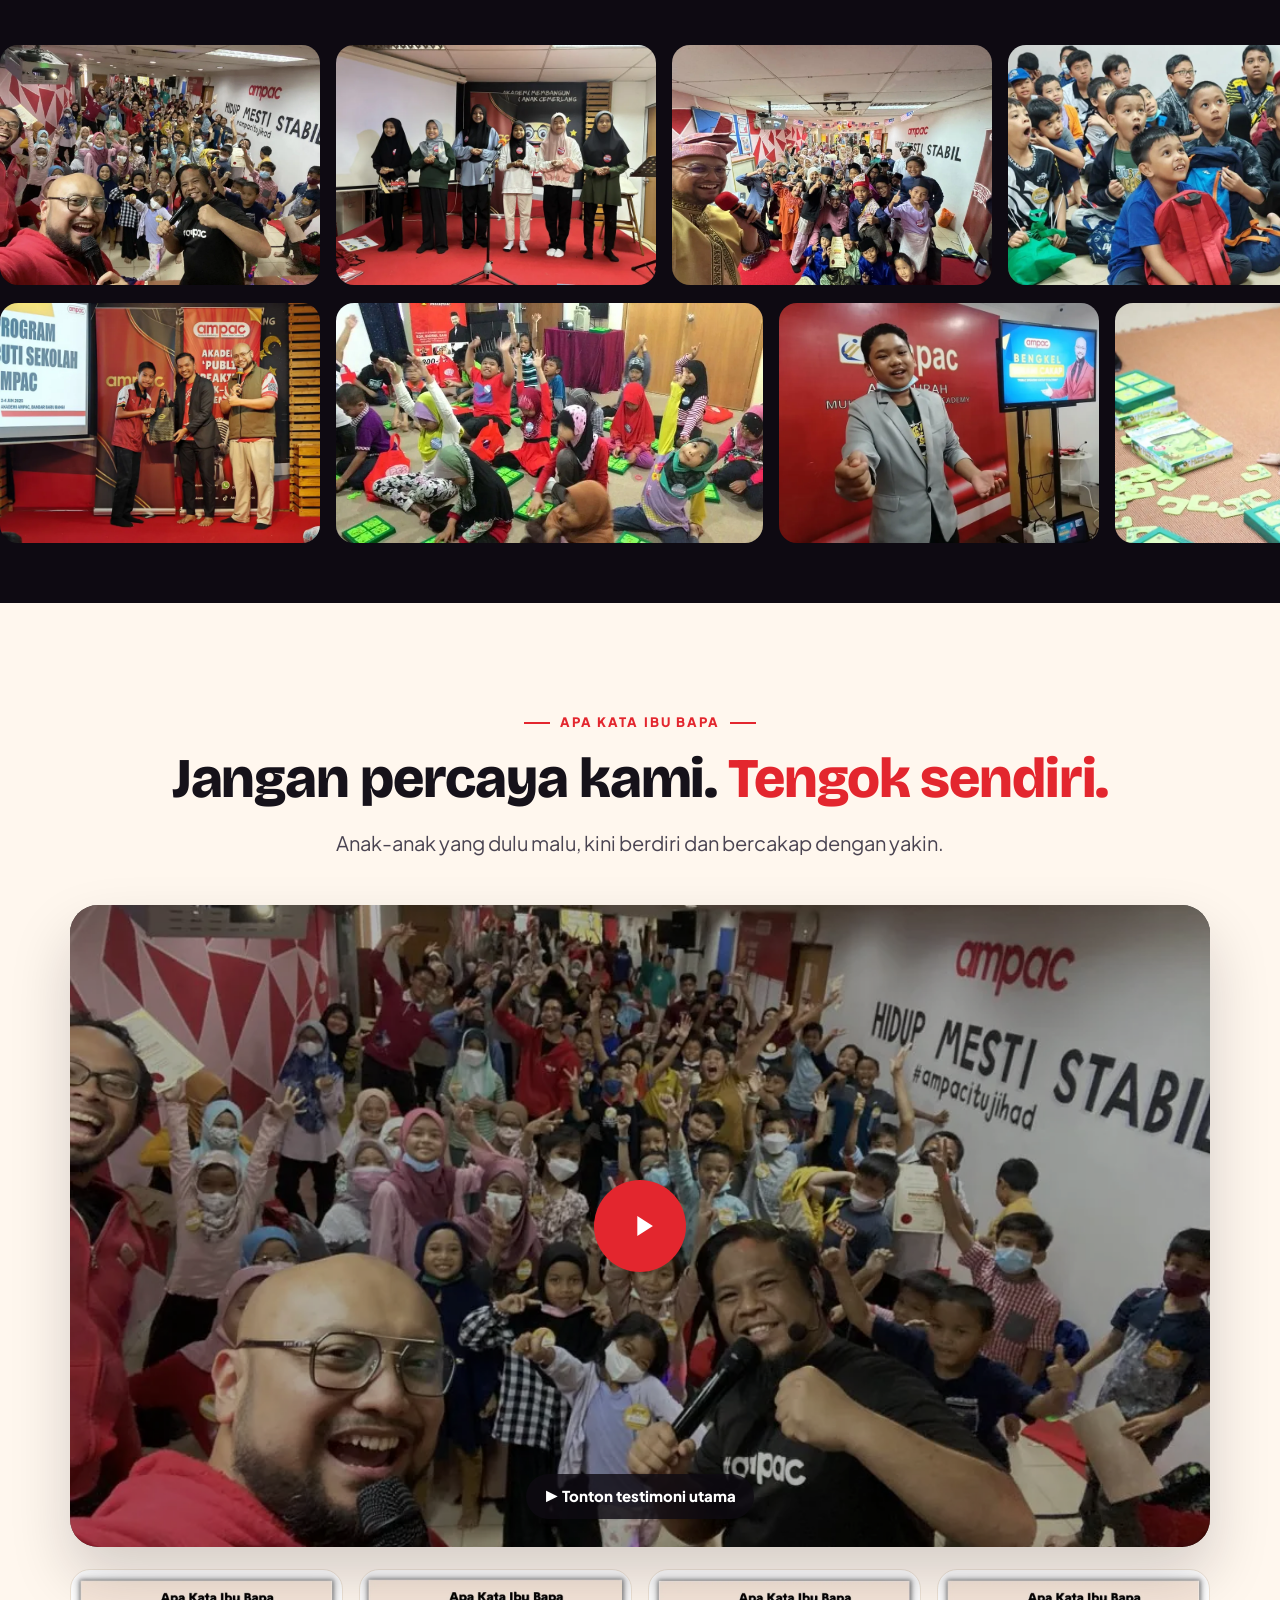
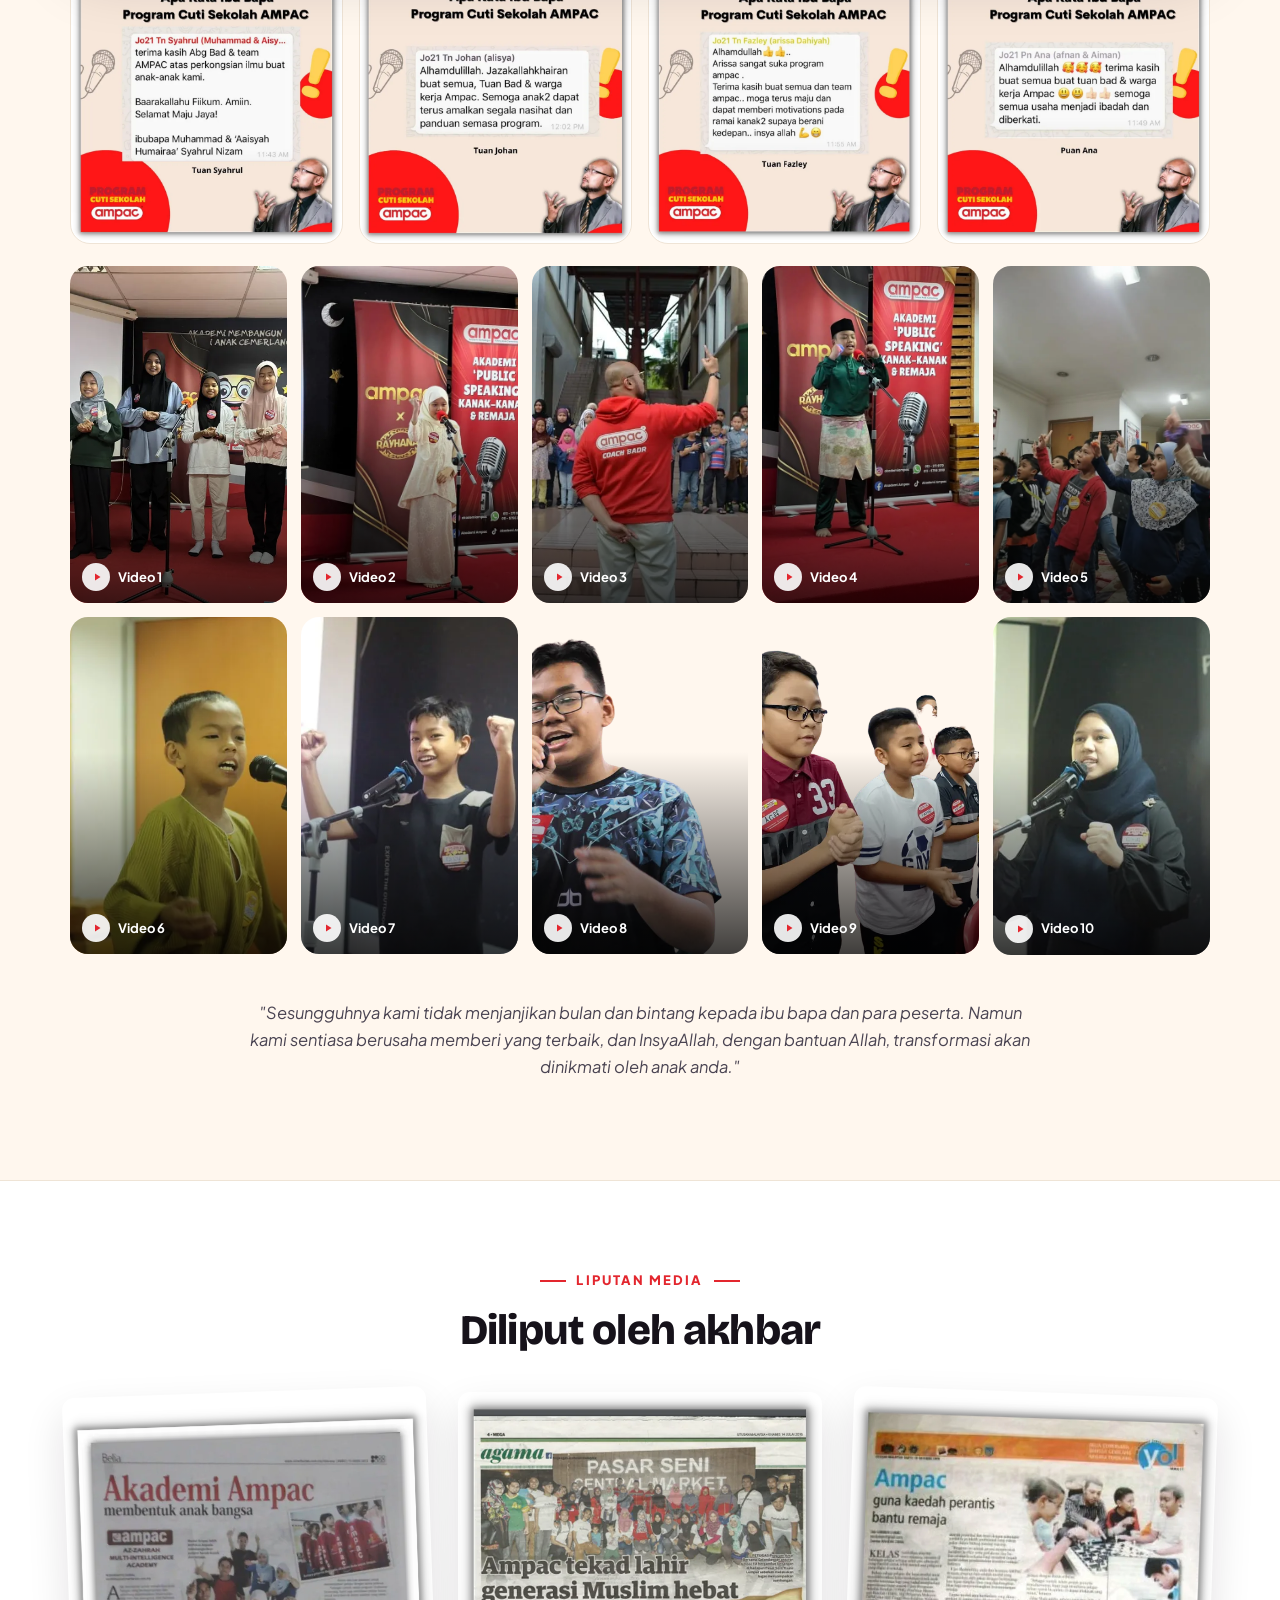
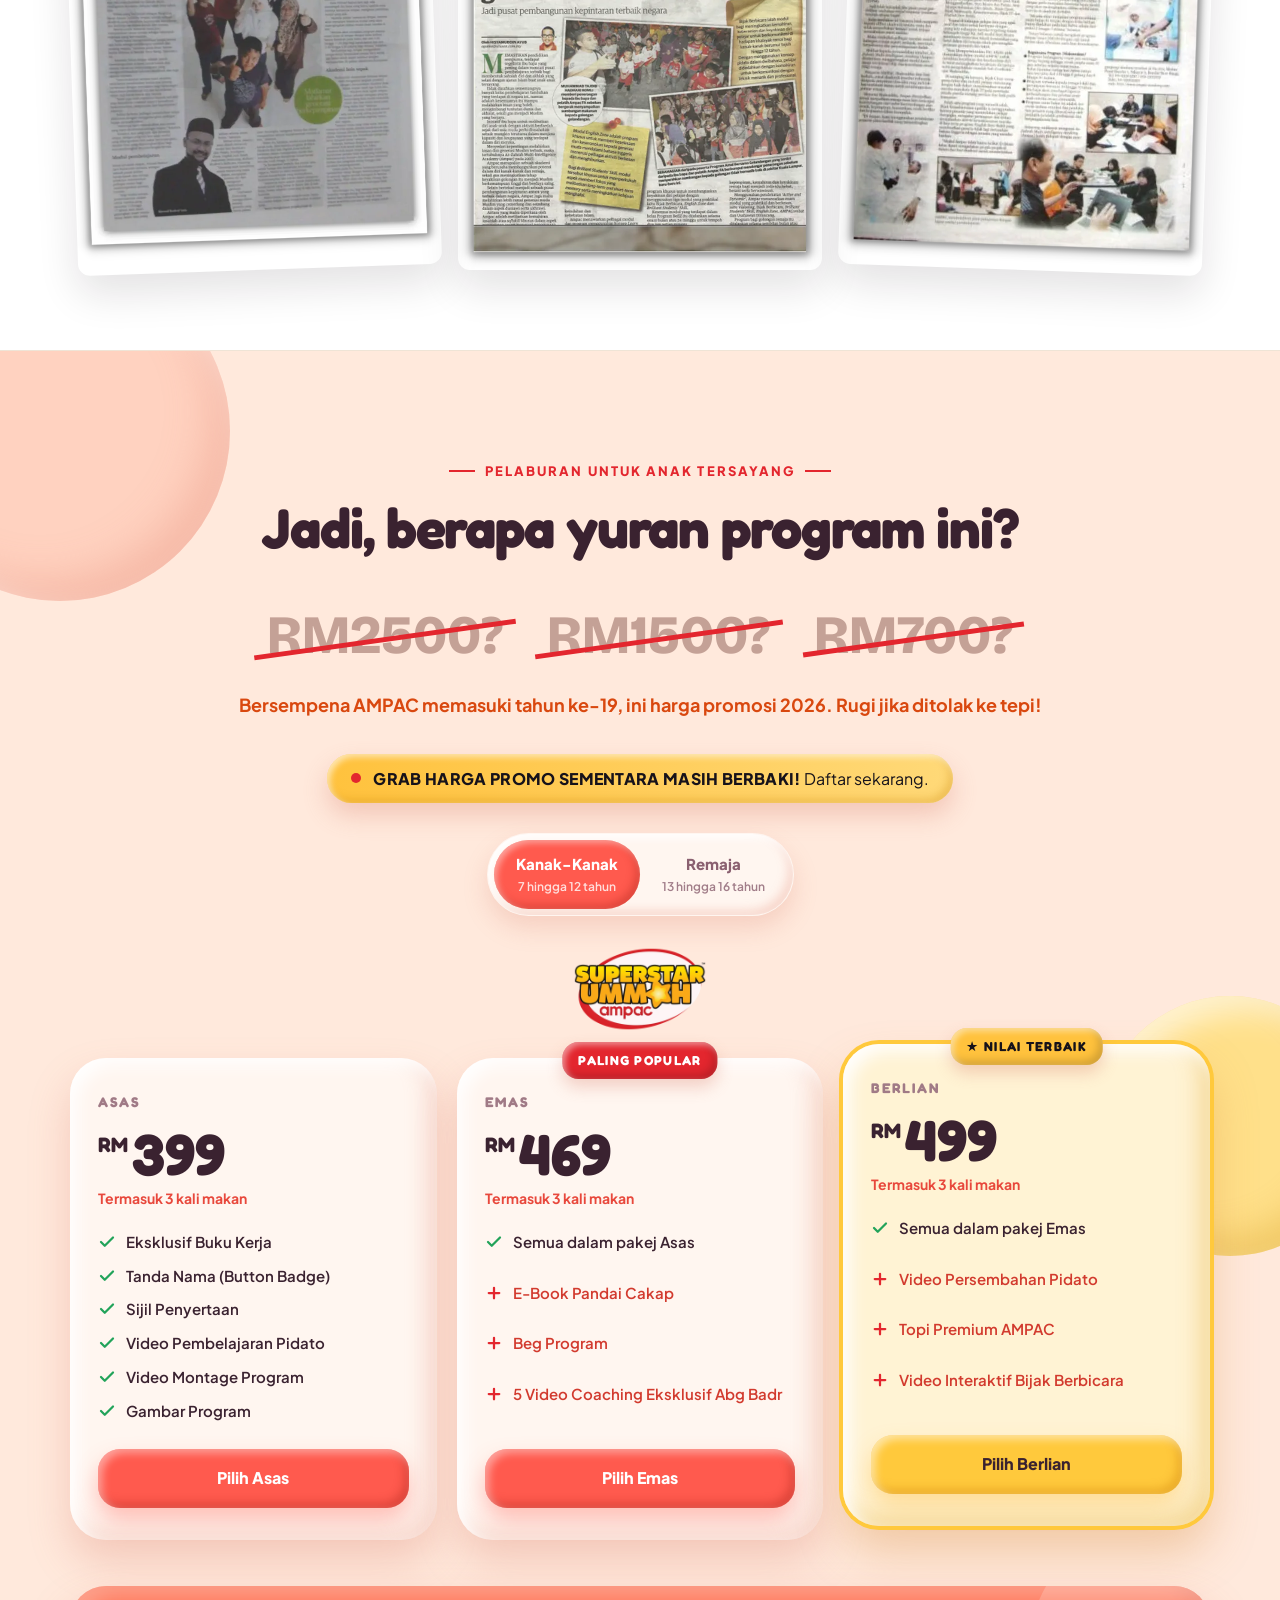
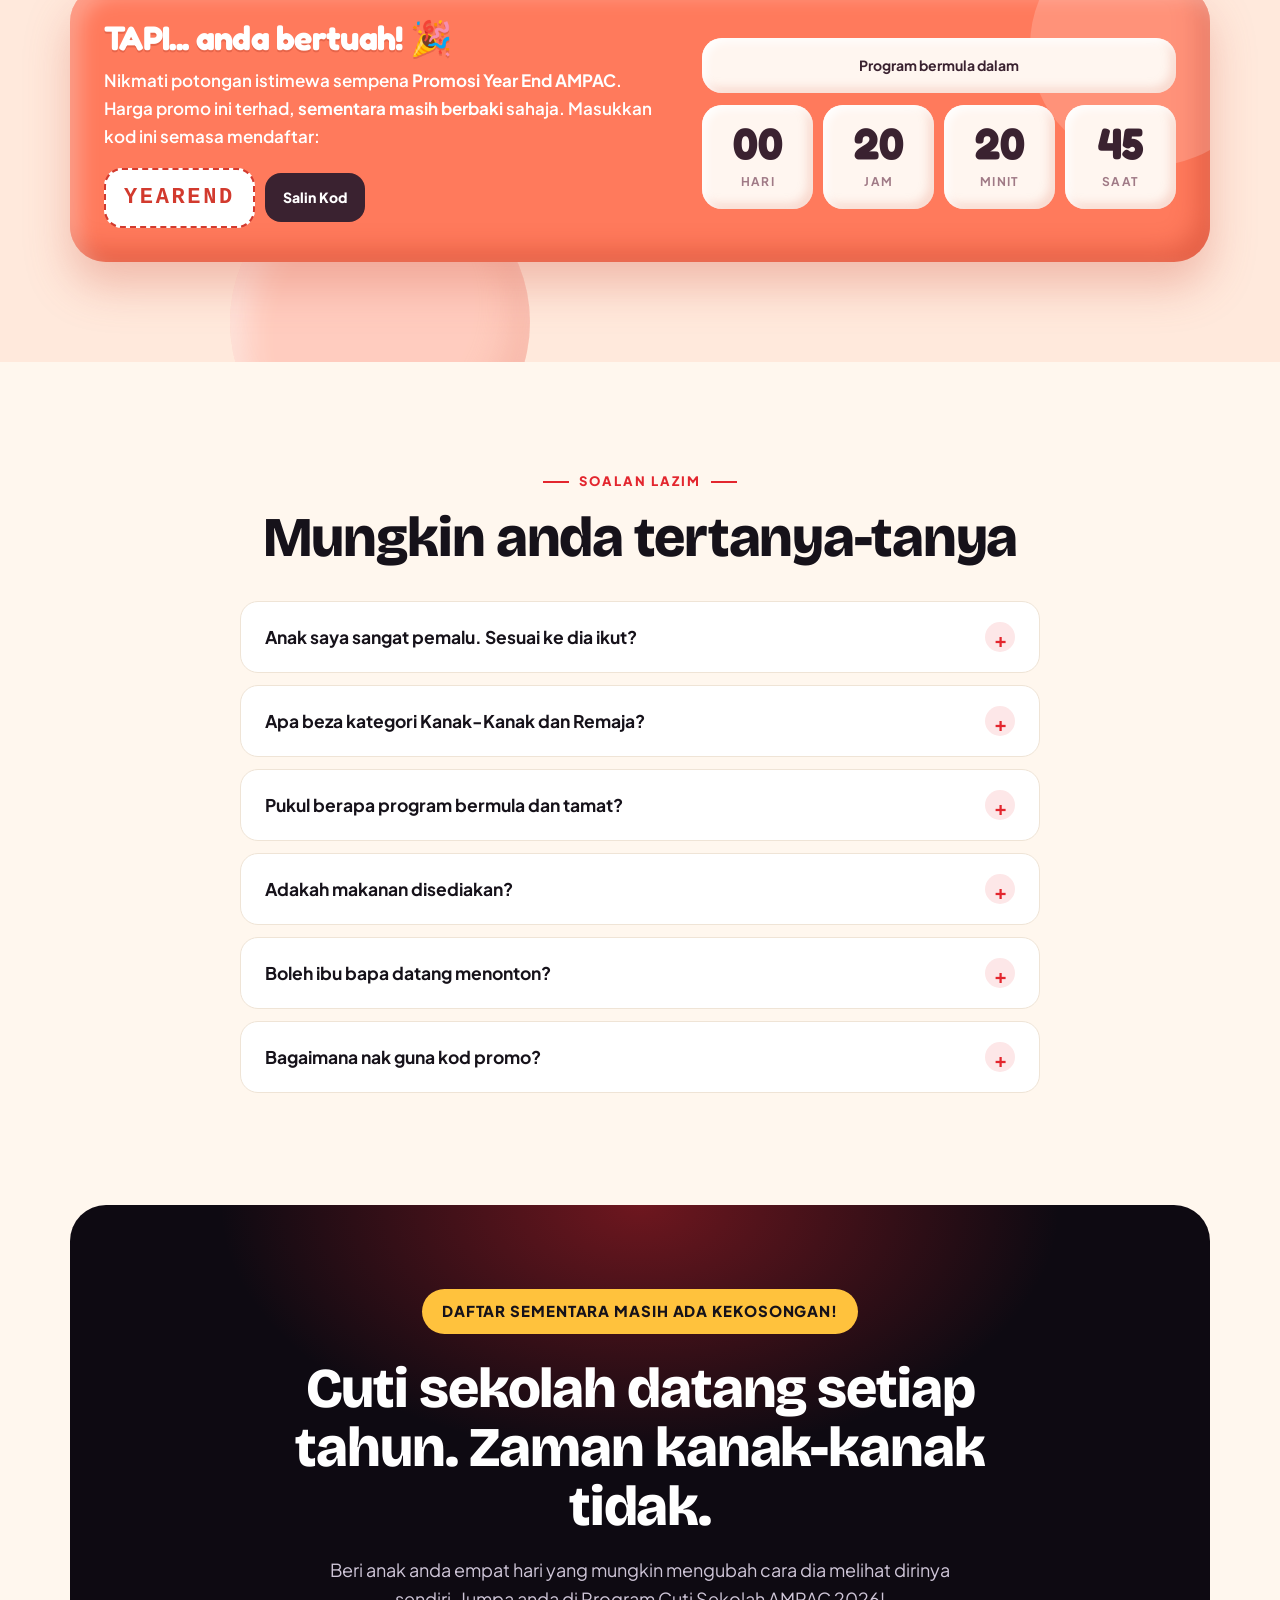
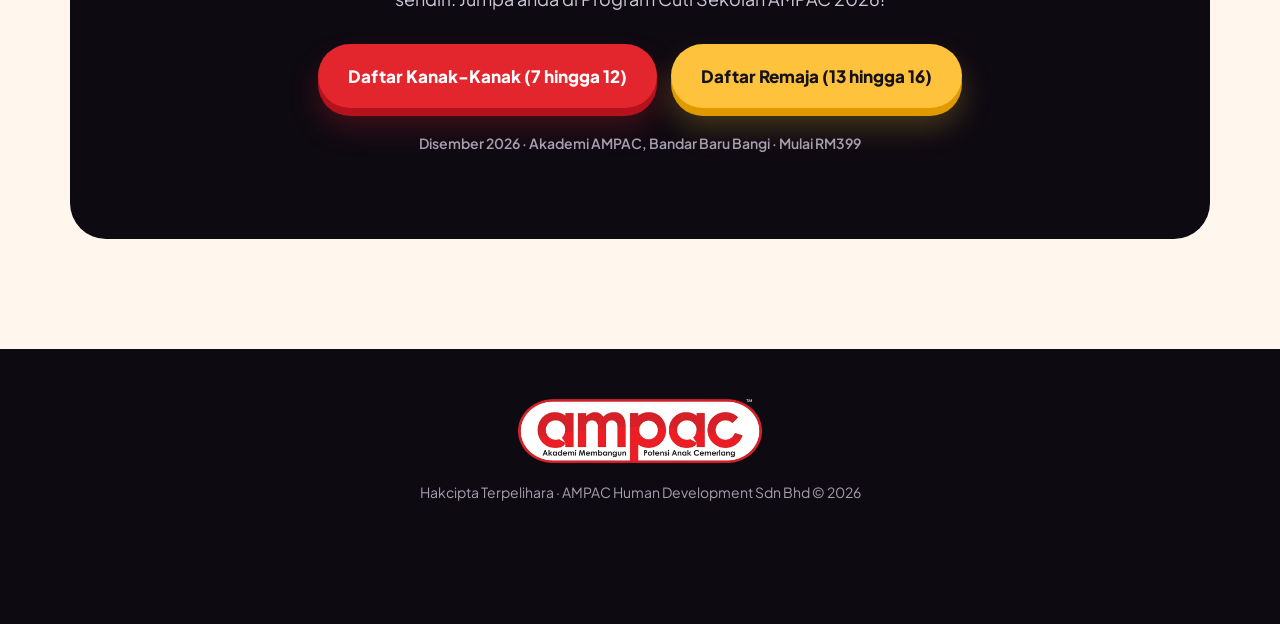
==== commit 3a74ef1a: "Paksa browser muat fail CSS/JS terbaru, dan kekalkan tukar gaya pakej bila animasi dimatikan Co-Auth" ====
--- a/index.html
+++ b/index.html
@@ -21,7 +21,7 @@
 <link rel="preconnect" href="https://fonts.gstatic.com" crossorigin>
 <link href="https://fonts.googleapis.com/css2?family=Bricolage+Grotesque:opsz,wght@12..96,700;12..96,800&family=Fredoka:wght@600;700&family=Plus+Jakarta+Sans:wght@400;500;600;700;800&display=swap" rel="stylesheet">
 <link rel="preload" as="image" href="assets/img/kid-1.webp">
-<link rel="stylesheet" href="assets/css/style.css">
+<link rel="stylesheet" href="assets/css/style.css?v=20261123b">
 </head>
 <body>
 
@@ -420,6 +420,6 @@
   <button class="n" aria-label="Seterusnya">›</button>
 </div>
 
-<script src="assets/js/main.js"></script>
+<script src="assets/js/main.js?v=20261123b"></script>
 </body>
 </html>
--- a/assets/css/style.css
+++ b/assets/css/style.css
@@ -461,4 +461,6 @@
   *,*::before,*::after{animation:none!important;transition:none!important}
   .rv{opacity:1;transform:none}
   .rail{flex-wrap:wrap;width:auto}
+  /* Tukar gaya pakej tetap berlaku, cuma dengan fade ringkas */
+  .pricing,.pricing .plan,.pricing .early,.pricing .cd div,.pricing .age-toggle div,.pricing .pill-bg,.pricing .plan .btn{transition:background-color .4s,background .4s,color .4s,box-shadow .4s!important}
 }
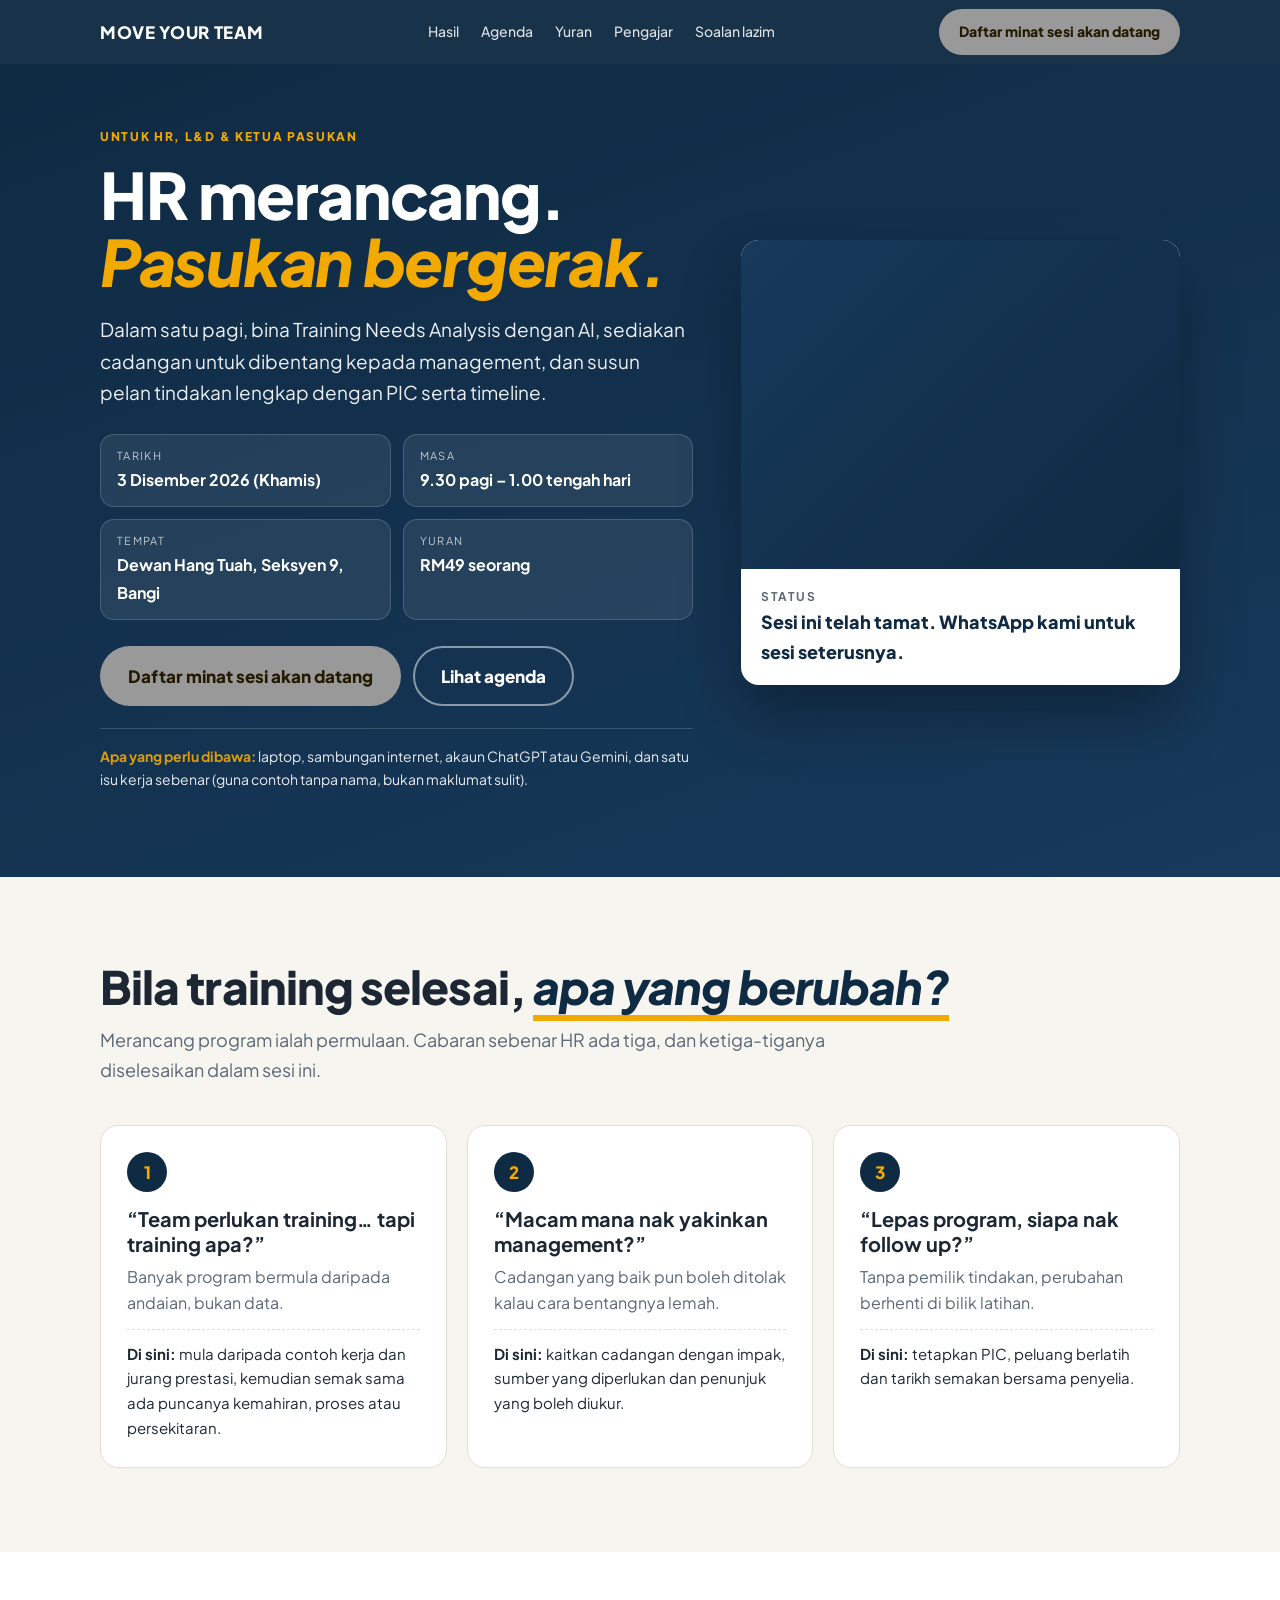
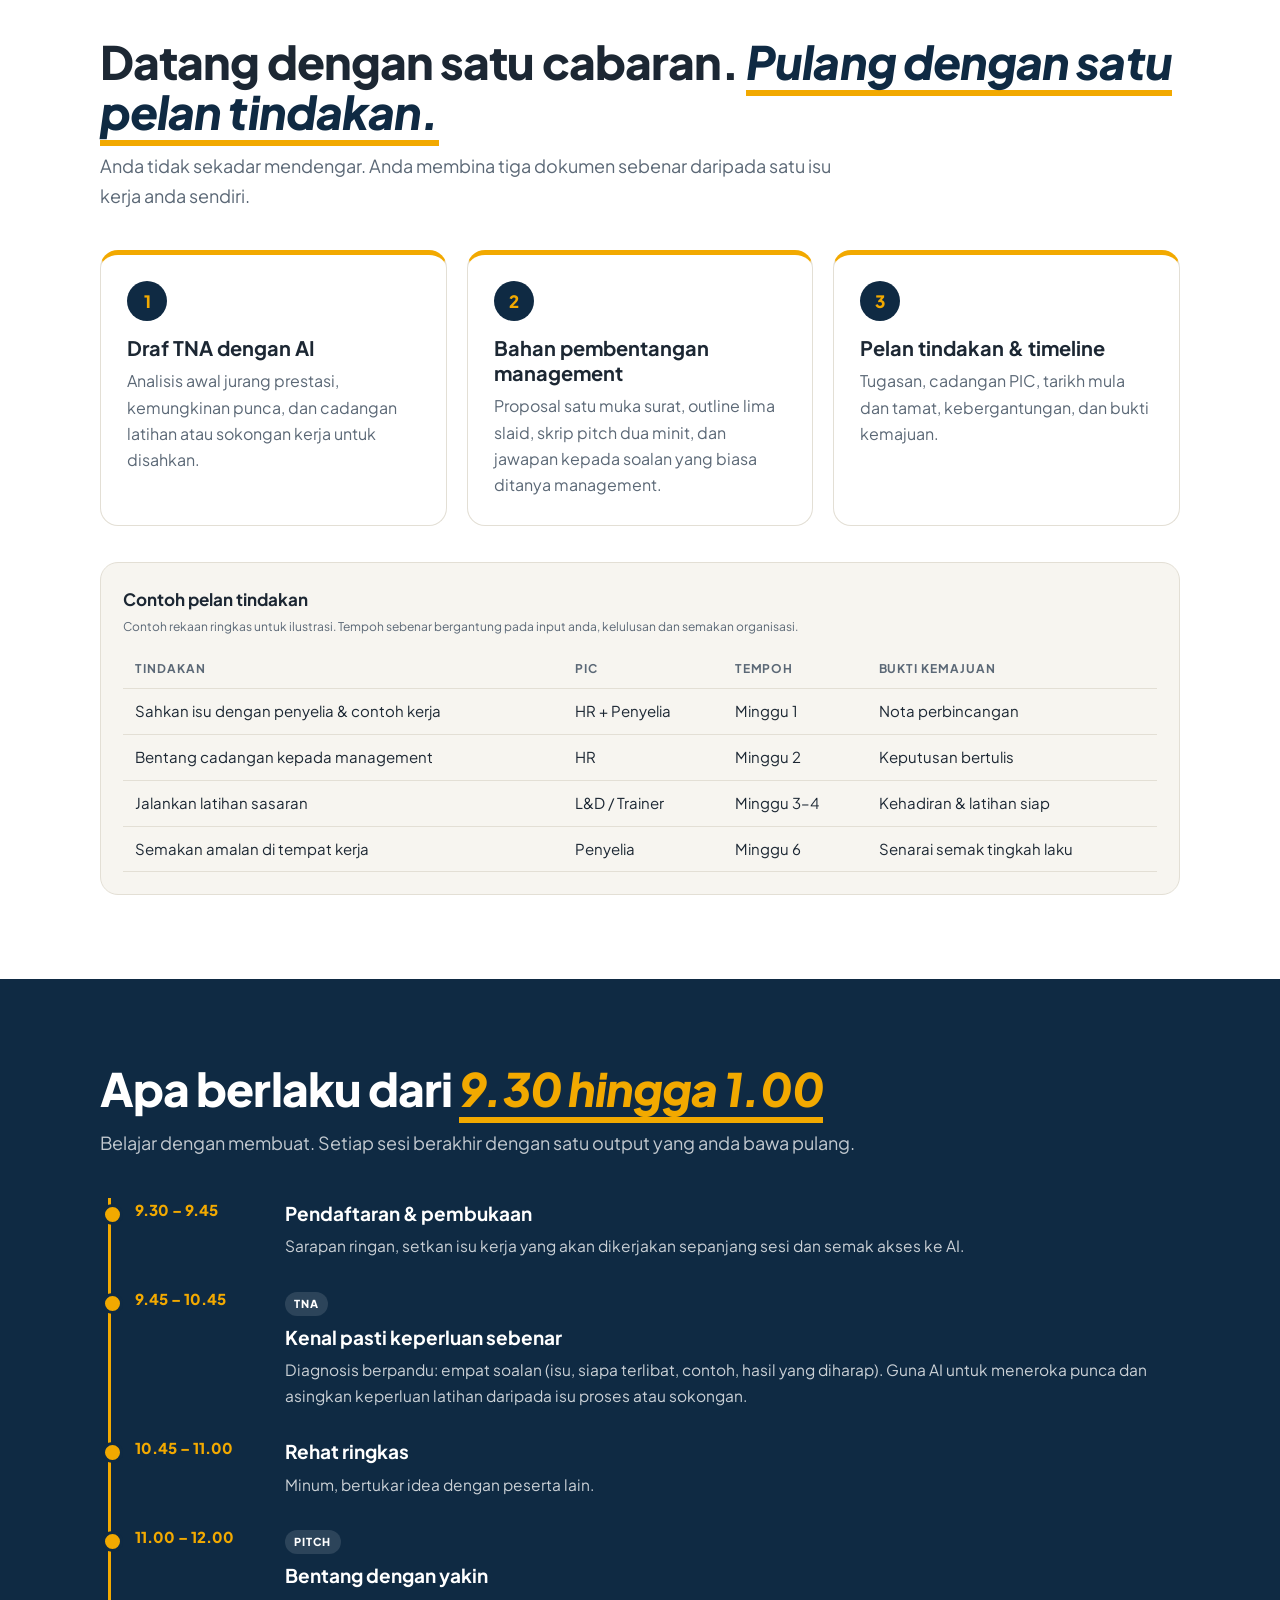
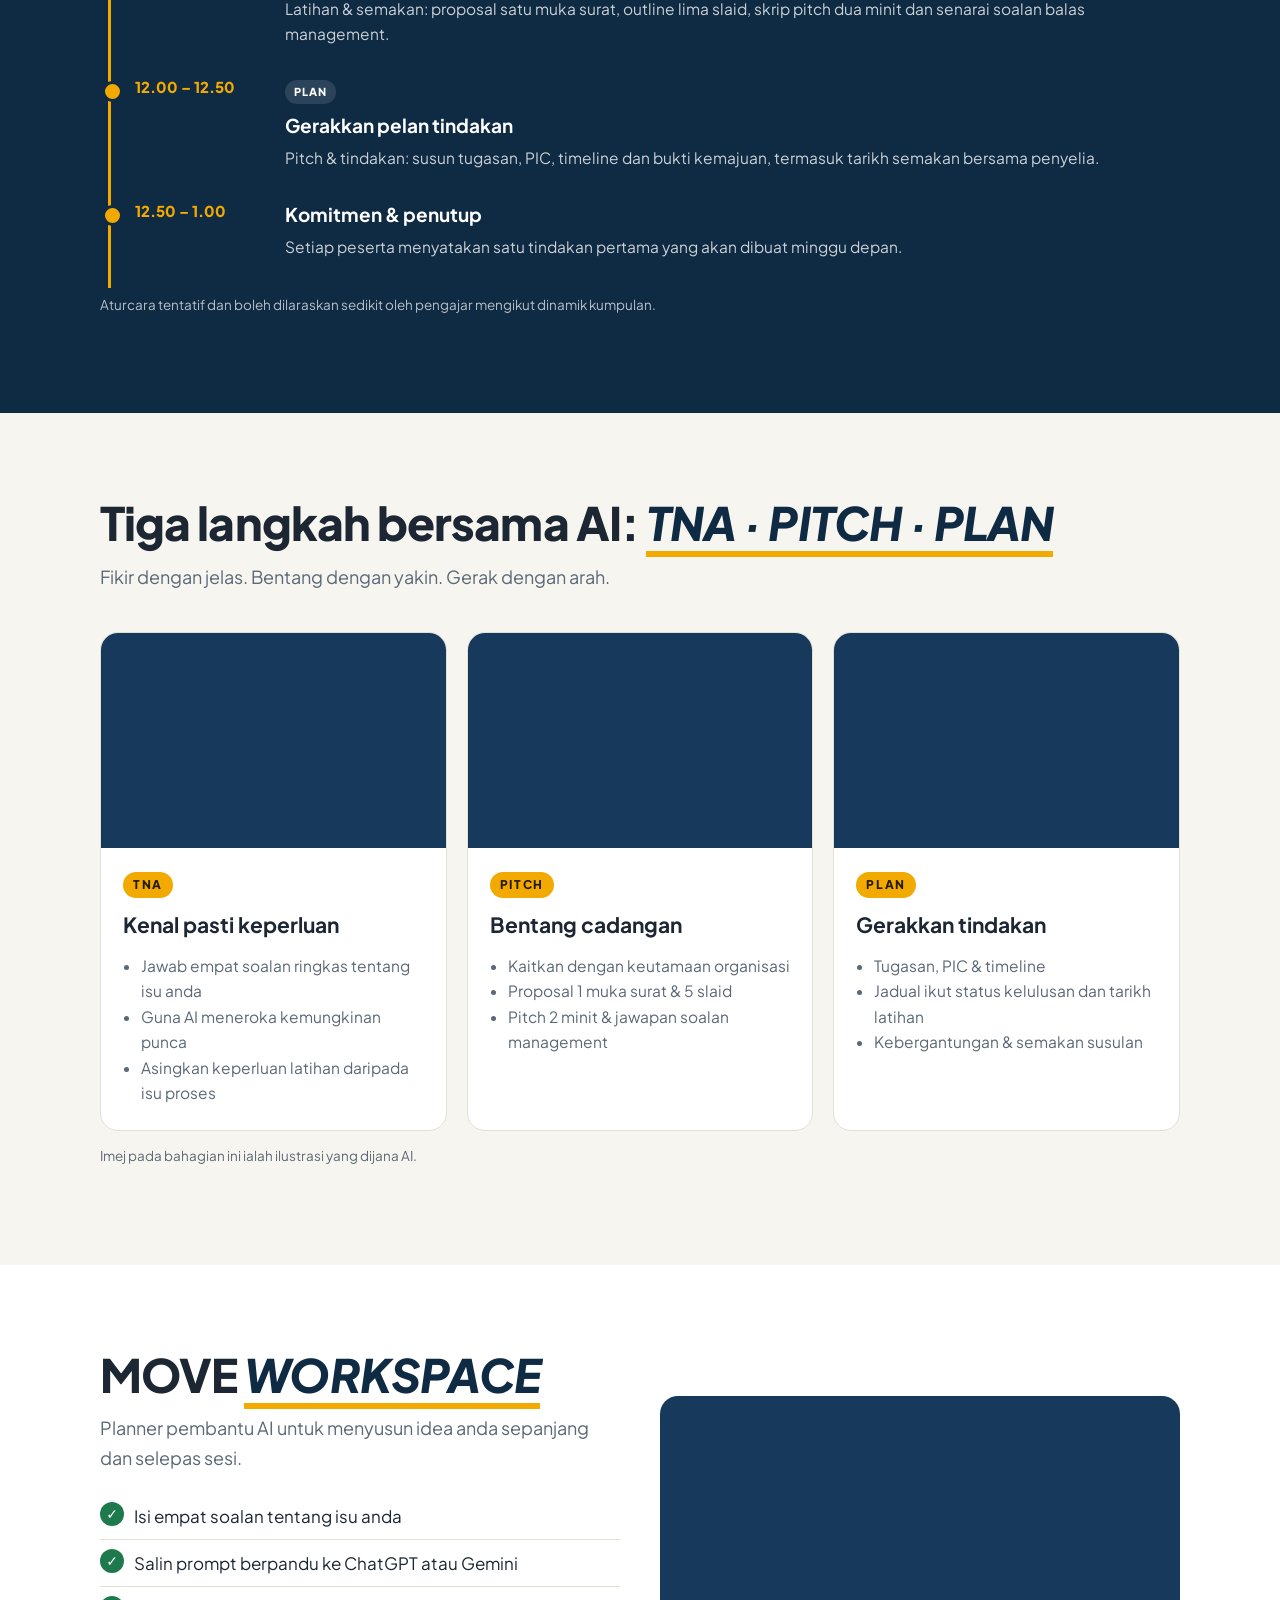
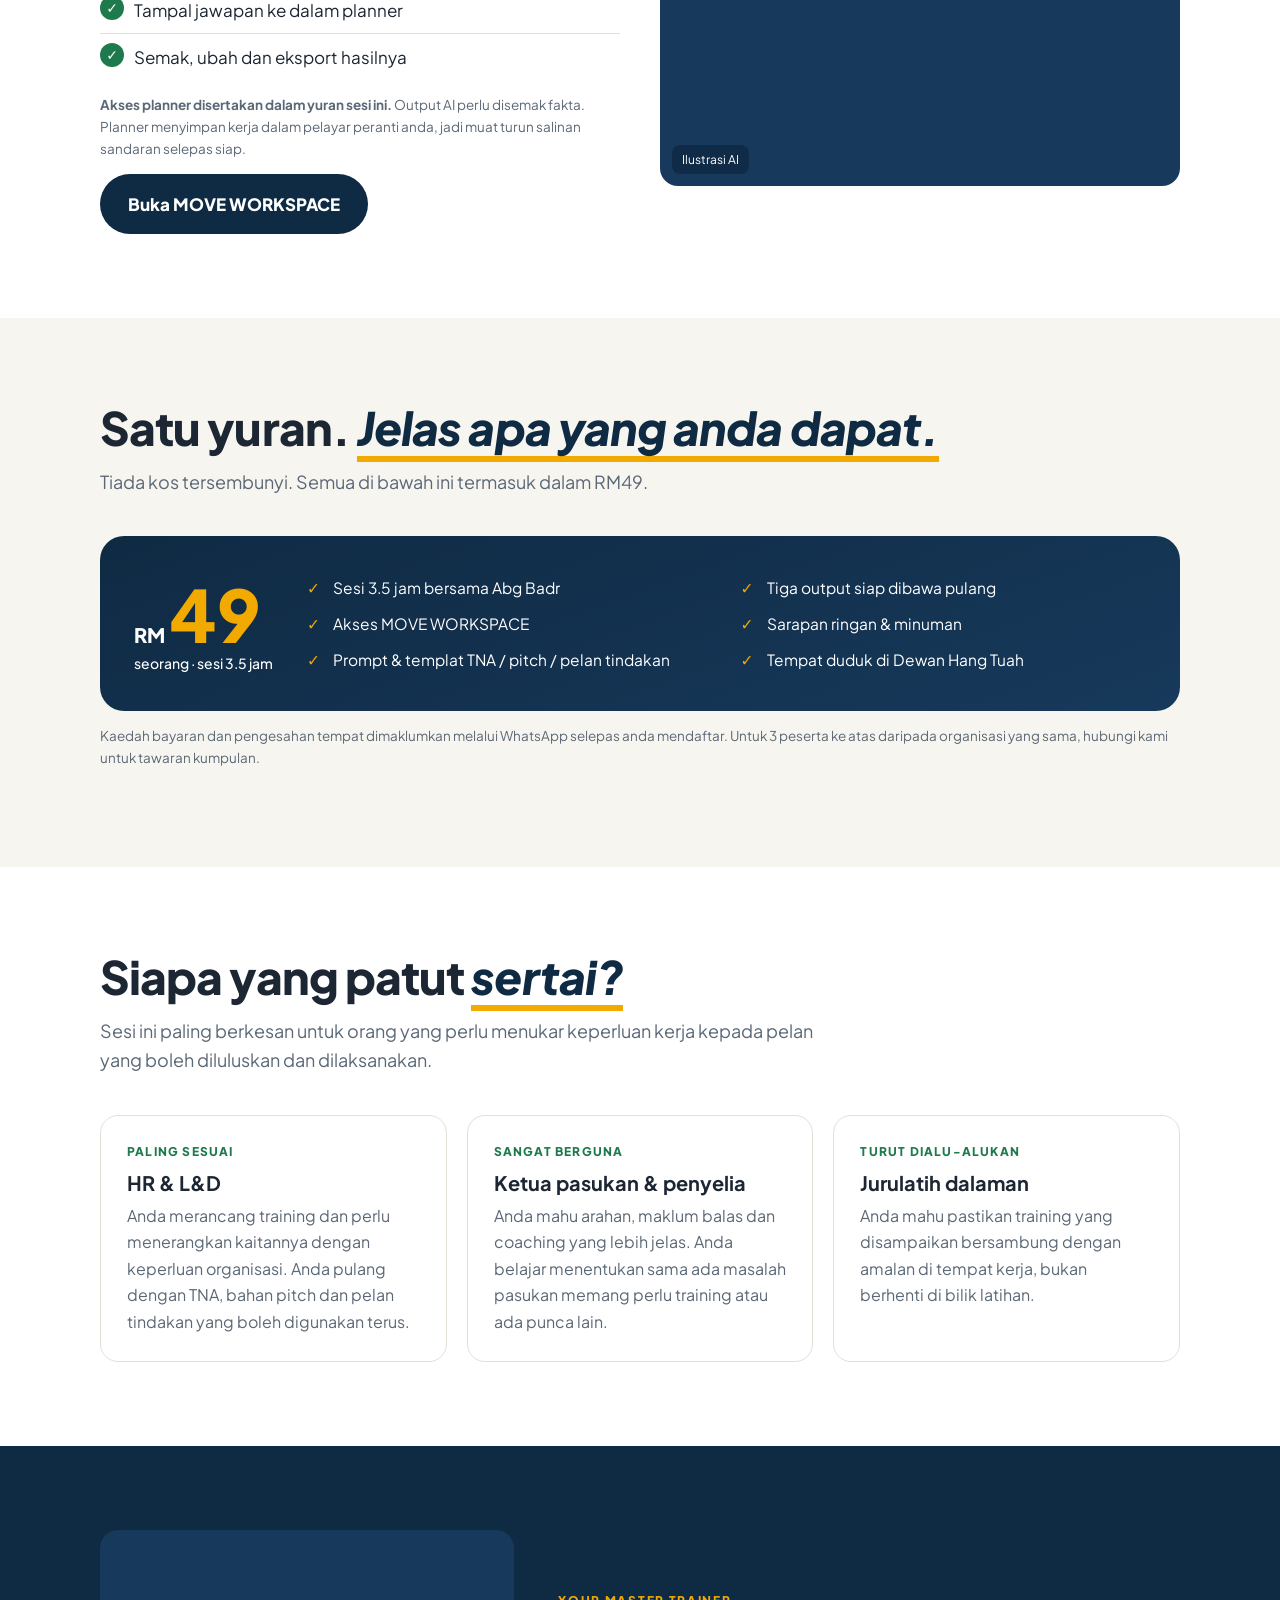
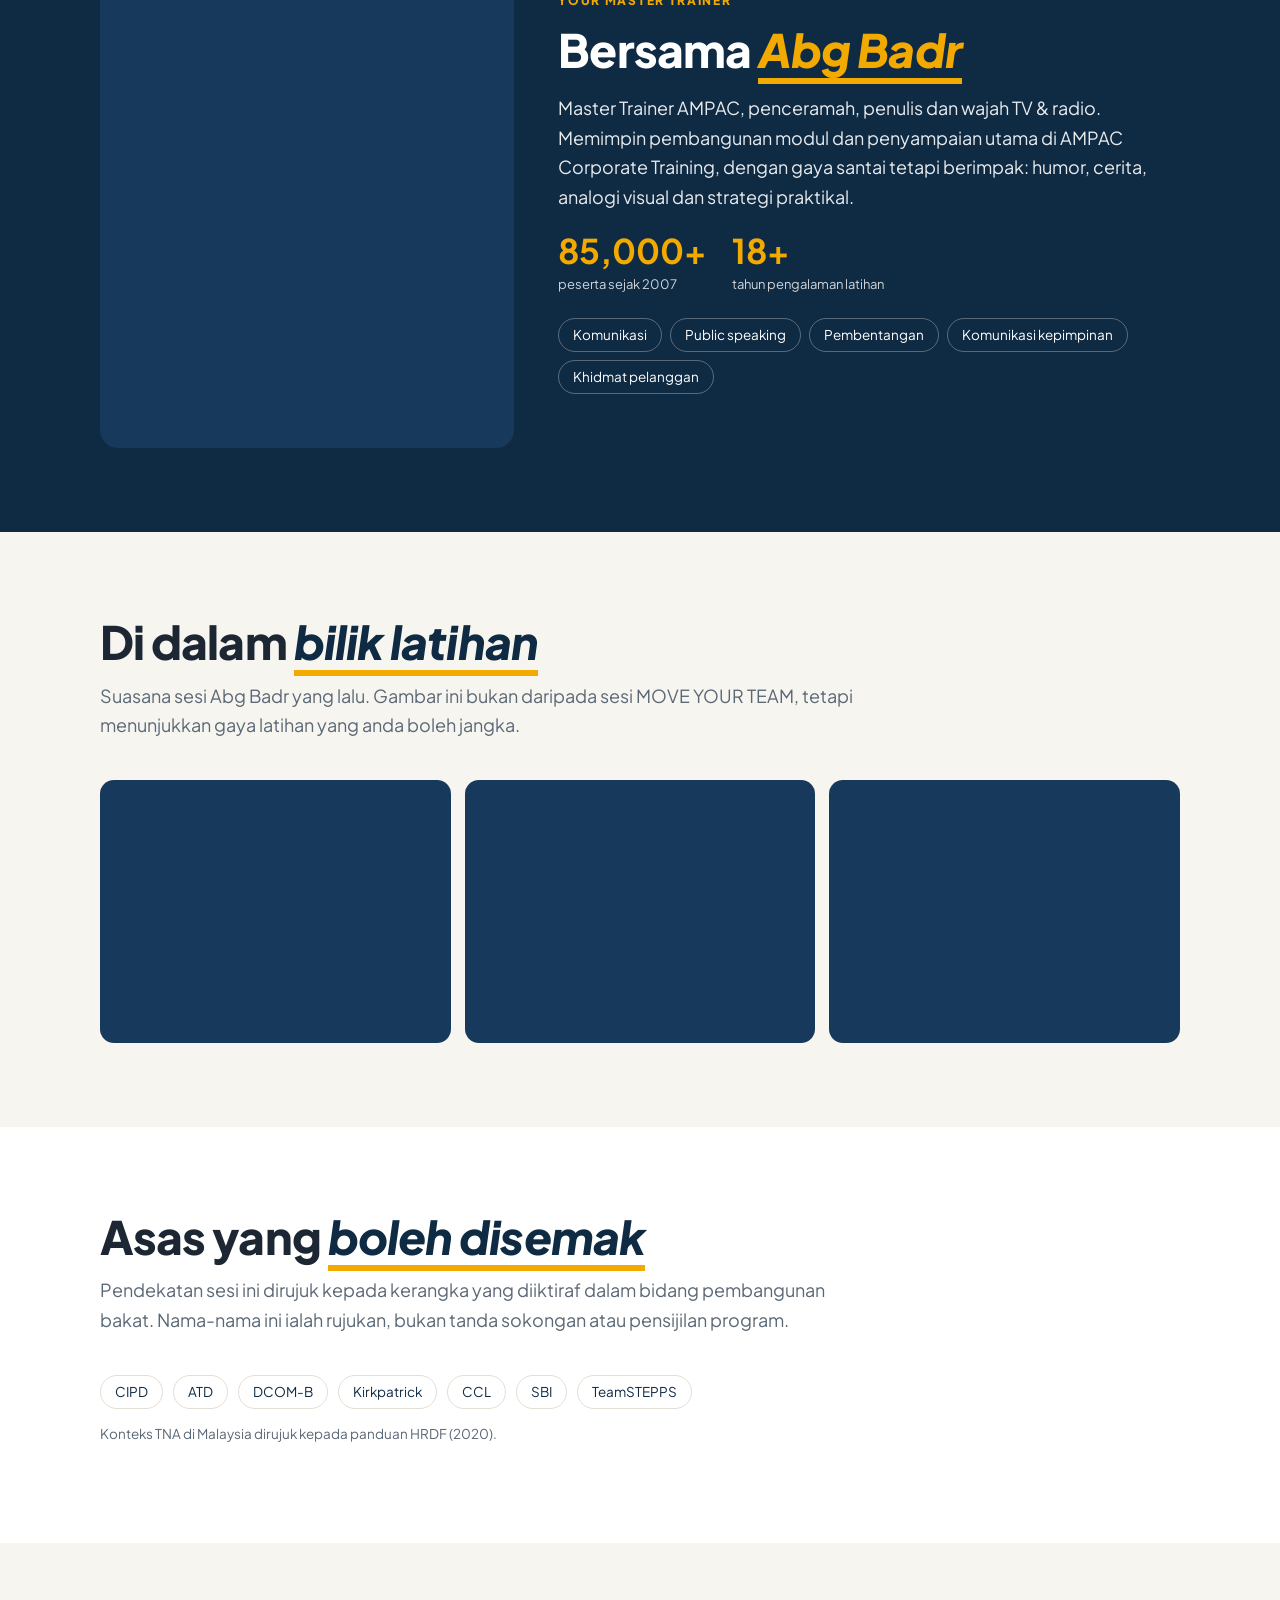
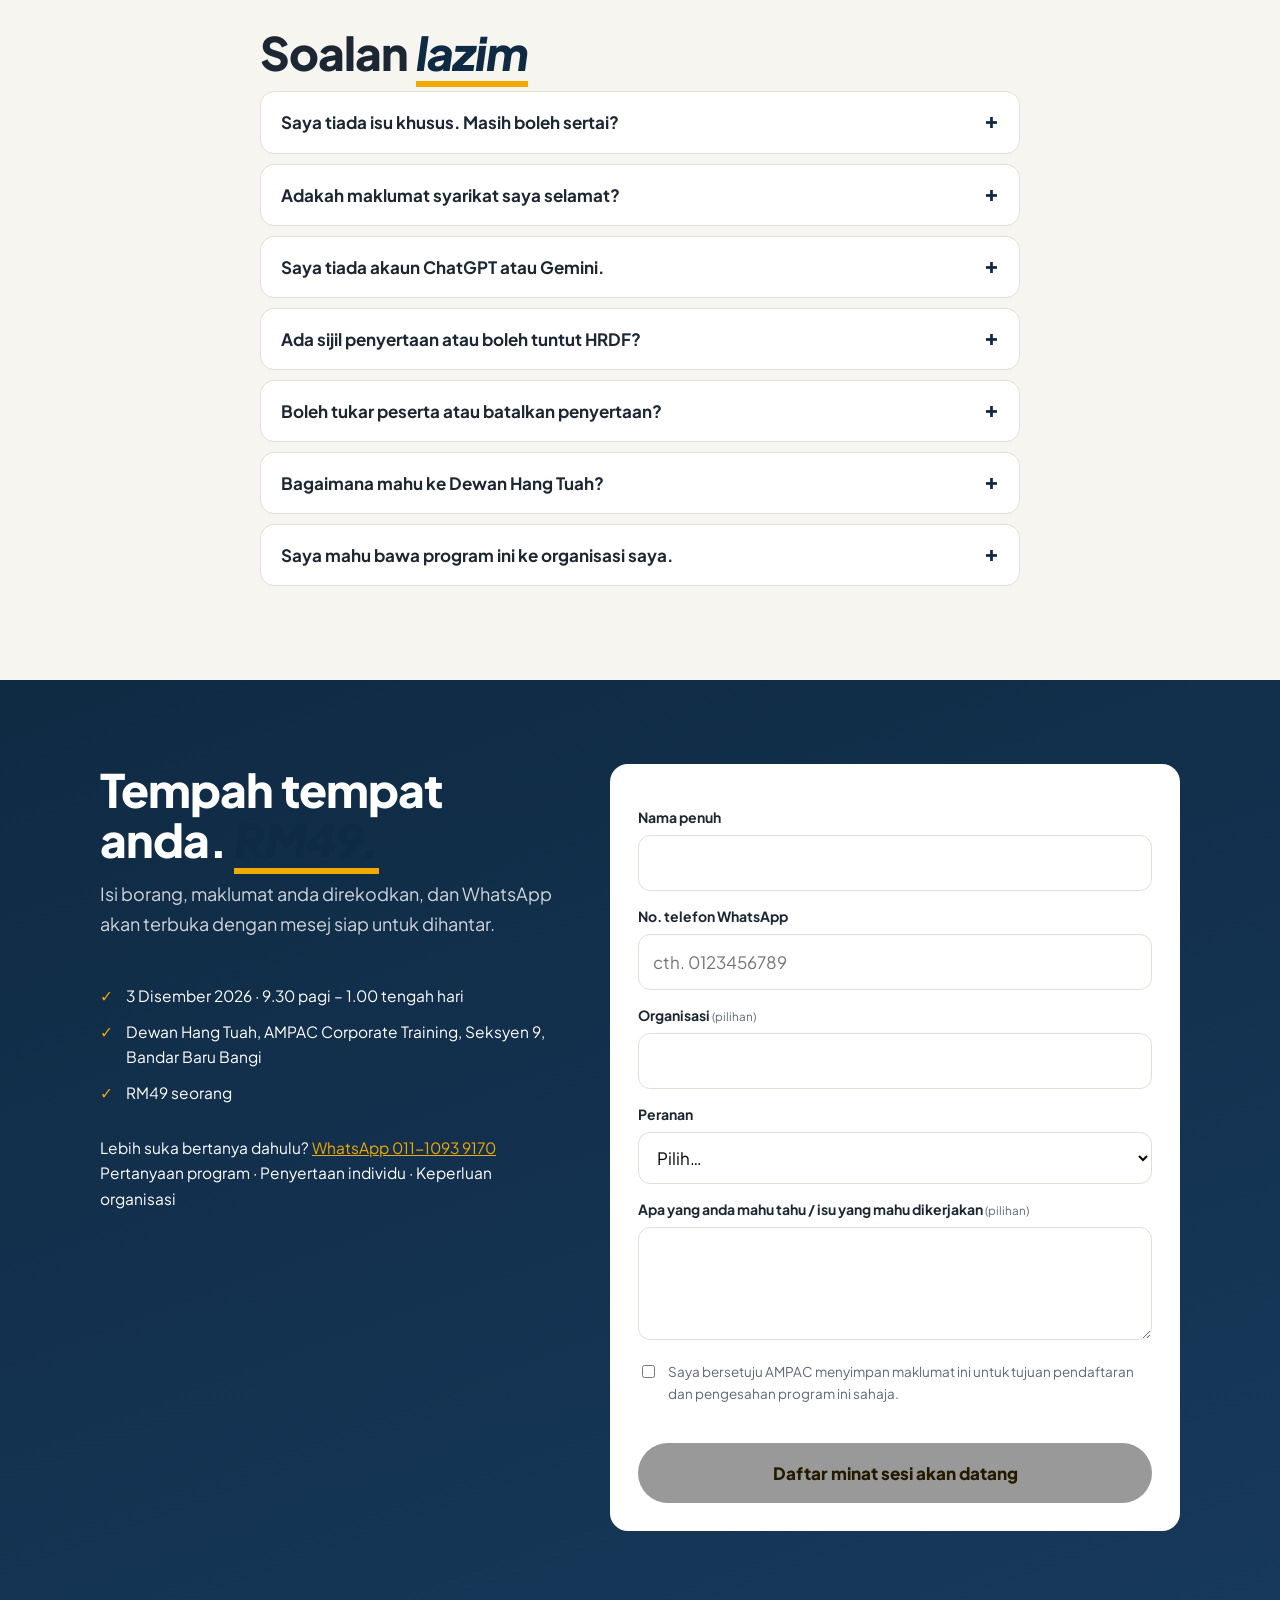
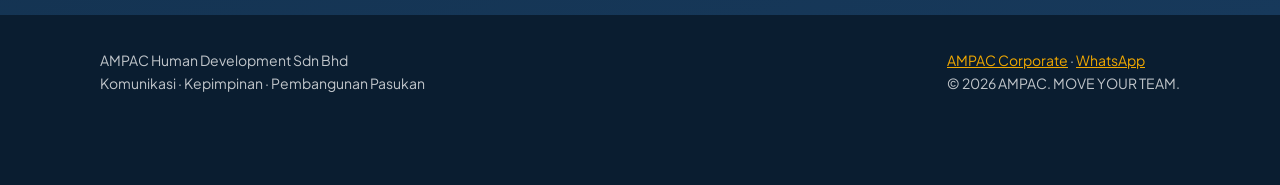
==== commit 2a676f49: "Rebuild MOVE YOUR TEAM landing page Agenda, fee inclusions, FAQ, countdown, tracked registration for" ====
--- a/index.html
+++ b/index.html
@@ -1,425 +1,602 @@
-<!doctype html>
+<!DOCTYPE html>
 <html lang="ms">
 <head>
 <meta charset="utf-8">
-<meta name="viewport" content="width=device-width, initial-scale=1, viewport-fit=cover">
-<title>Program Cuti Sekolah AMPAC 2026 | Public Speaking Kanak-Kanak &amp; Remaja</title>
-<meta name="description" content="Program Cuti Sekolah AMPAC 2026 untuk anak 7 hingga 16 tahun di Bandar Baru Bangi. 3 hari latihan public speaking + 1 hari persembahan percuma di depan ibu bapa. Sejak 2007.">
-<meta name="theme-color" content="#0e0a12">
-<meta property="og:title" content="Program Cuti Sekolah AMPAC 2026">
-<meta property="og:description" content="Jadikan cuti sekolah anak anda MOMENT perubahan luar biasa. Berani berbicara di depan khalayak dalam 3 hari, InsyaAllah.">
-<meta property="og:image" content="https://akademiampac.com/programcutisekolah/assets/img/og-share.jpg">
-<meta property="og:image:width" content="1200">
-<meta property="og:image:height" content="630">
-<meta property="og:url" content="https://akademiampac.com/programcutisekolah/">
+<meta name="viewport" content="width=device-width,initial-scale=1">
+<title>MOVE YOUR TEAM | TNA, Pitch & Pelan Tindakan dengan AI</title>
+<meta name="description" content="Bengkel 3.5 jam untuk HR, L&D dan ketua pasukan: bina TNA dengan AI, sediakan pitch kepada management dan susun pelan tindakan. 3 Disember 2026, Bandar Baru Bangi. RM49.">
+<meta property="og:title" content="MOVE YOUR TEAM | HR merancang. Pasukan bergerak.">
+<meta property="og:description" content="Datang dengan satu cabaran. Pulang dengan satu pelan tindakan. 3 Disember 2026 · Bandar Baru Bangi · RM49.">
 <meta property="og:type" content="website">
-<meta property="og:locale" content="ms_MY">
-<meta name="twitter:card" content="summary_large_image">
-<link rel="canonical" href="https://akademiampac.com/programcutisekolah/">
-<link rel="icon" href="assets/img/logo-pcs.webp">
+<meta property="og:url" content="https://akademiampac.com/moveyourteam">
+<meta property="og:image" content="https://akademiampac.com/moveyourteam/assets/ampac-corporate-training.webp">
+<meta name="theme-color" content="#0f2a43">
+<link rel="icon" href="assets/move-logo.webp">
 <link rel="preconnect" href="https://fonts.googleapis.com">
 <link rel="preconnect" href="https://fonts.gstatic.com" crossorigin>
-<link href="https://fonts.googleapis.com/css2?family=Bricolage+Grotesque:opsz,wght@12..96,700;12..96,800&family=Fredoka:wght@600;700&family=Plus+Jakarta+Sans:wght@400;500;600;700;800&display=swap" rel="stylesheet">
-<link rel="preload" as="image" href="assets/img/kid-1.webp">
-<link rel="stylesheet" href="assets/css/style.css?v=20261123b">
+<link href="https://fonts.googleapis.com/css2?family=Plus+Jakarta+Sans:ital,wght@0,400;0,500;0,700;0,800;1,700;1,800&display=swap" rel="stylesheet">
+
+<script type="application/ld+json">
+{
+  "@context":"https://schema.org","@type":"Event",
+  "name":"MOVE YOUR TEAM: TNA, Pitch & Pelan Tindakan dengan AI",
+  "startDate":"2026-12-03T09:30:00+08:00","endDate":"2026-12-03T13:00:00+08:00",
+  "eventAttendanceMode":"https://schema.org/OfflineEventAttendanceMode",
+  "eventStatus":"https://schema.org/EventScheduled",
+  "location":{"@type":"Place","name":"Dewan Hang Tuah, AMPAC Corporate Training",
+    "address":{"@type":"PostalAddress","streetAddress":"Seksyen 9","addressLocality":"Bandar Baru Bangi","addressCountry":"MY"}},
+  "organizer":{"@type":"Organization","name":"AMPAC Human Development Sdn Bhd","url":"https://akademiampac.com"},
+  "offers":{"@type":"Offer","price":"49","priceCurrency":"MYR","availability":"https://schema.org/InStock","url":"https://akademiampac.com/moveyourteam#daftar"}
+}
+</script>
+
+<style>
+/* ============================================================
+   TEMA: tukar warna di sini sahaja. Nilai di bawah ialah
+   placeholder sementara sehingga hex rasmi tema disahkan.
+   ============================================================ */
+:root{
+  --ink:#0f2a43;          /* warna utama gelap */
+  --ink-2:#17395b;
+  --accent:#f2a900;       /* warna aksen / butang */
+  --accent-ink:#241a00;   /* teks atas aksen */
+  --bg:#f7f5f0;
+  --card:#ffffff;
+  --text:#1c2733;
+  --muted:#5b6876;
+  --line:#e3dfd5;
+  --ok:#1e7a4d;
+  --radius:18px;
+  --maxw:1120px;
+}
+*{box-sizing:border-box}
+html{scroll-behavior:smooth;scroll-padding-top:76px}
+body{margin:0;font-family:"Plus Jakarta Sans",system-ui,-apple-system,Segoe UI,Roboto,sans-serif;color:var(--text);background:var(--bg);line-height:1.65;font-size:17px}
+img{max-width:100%;display:block}
+a{color:inherit}
+.wrap{max-width:var(--maxw);margin:0 auto;padding:0 20px}
+.skip{position:absolute;left:-999px;top:8px;background:var(--accent);color:var(--accent-ink);padding:10px 16px;border-radius:8px;z-index:100;font-weight:700}
+.skip:focus{left:12px}
+:focus-visible{outline:3px solid var(--accent);outline-offset:3px;border-radius:6px}
+
+/* nav */
+header.nav{position:sticky;top:0;z-index:50;background:rgba(15,42,67,.96);backdrop-filter:blur(8px);color:#fff}
+.nav .wrap{display:flex;align-items:center;justify-content:space-between;height:64px;gap:12px}
+.brand img{height:38px;width:auto}
+.brand{display:flex;align-items:center;gap:10px;text-decoration:none;font-weight:800;letter-spacing:.04em}
+.nav nav{display:flex;gap:22px;font-size:14px;font-weight:500}
+.nav nav a{text-decoration:none;opacity:.85}
+.nav nav a:hover{opacity:1}
+@media(max-width:860px){.nav nav{display:none}}
+
+/* buttons */
+.btn{display:inline-flex;align-items:center;justify-content:center;gap:8px;padding:14px 26px;border-radius:999px;font-weight:800;text-decoration:none;border:2px solid transparent;cursor:pointer;font:inherit;font-weight:800;transition:transform .15s,box-shadow .15s}
+.btn:hover{transform:translateY(-2px)}
+.btn-primary{background:var(--accent);color:var(--accent-ink);box-shadow:0 8px 22px rgba(242,169,0,.35)}
+.btn-ghost{border-color:rgba(255,255,255,.5);color:#fff}
+.btn-dark{background:var(--ink);color:#fff}
+.btn-sm{padding:9px 18px;font-size:14px}
+
+/* hero */
+.hero{background:linear-gradient(160deg,var(--ink) 0%,var(--ink-2) 100%);color:#fff;padding:64px 0 72px;position:relative;overflow:hidden}
+.hero .grid{display:grid;grid-template-columns:1.15fr .85fr;gap:48px;align-items:center}
+@media(max-width:900px){.hero .grid{grid-template-columns:1fr}}
+.eyebrow{display:inline-block;font-size:12px;letter-spacing:.14em;font-weight:800;color:var(--accent);text-transform:uppercase;margin-bottom:14px}
+h1{font-size:clamp(38px,6vw,64px);line-height:1.05;margin:0 0 18px;font-weight:800;letter-spacing:-.02em}
+h1 em,h2 em{font-style:italic;color:var(--accent)}
+.lead{font-size:19px;opacity:.92;max-width:34em}
+.facts{display:grid;grid-template-columns:repeat(2,1fr);gap:12px;margin:26px 0}
+.fact{background:rgba(255,255,255,.08);border:1px solid rgba(255,255,255,.16);border-radius:14px;padding:12px 16px}
+.fact small{display:block;font-size:11px;letter-spacing:.12em;text-transform:uppercase;opacity:.7}
+.fact b{font-size:16px}
+.cta-row{display:flex;flex-wrap:wrap;gap:12px;margin-top:6px}
+.hero-card{background:#fff;color:var(--text);border-radius:var(--radius);overflow:hidden;box-shadow:0 30px 60px rgba(0,0,0,.3)}
+.hero-card figure{margin:0;aspect-ratio:4/3;background:var(--ink-2)}
+.hero-card figure img{width:100%;height:100%;object-fit:cover}
+.hero-card .cd{padding:18px 20px}
+.cd-label{font-size:12px;letter-spacing:.12em;text-transform:uppercase;color:var(--muted);font-weight:700}
+.countdown{display:flex;gap:10px;margin-top:8px}
+.countdown div{flex:1;background:var(--bg);border-radius:12px;text-align:center;padding:8px 4px}
+.countdown b{display:block;font-size:26px;color:var(--ink);line-height:1.1}
+.countdown span{font-size:11px;color:var(--muted);text-transform:uppercase;letter-spacing:.08em}
+.cd-state{font-weight:800;color:var(--ink);font-size:18px}
+.seats{display:none;margin-top:12px;font-weight:700;color:#b34100;font-size:14px}
+.bring{margin-top:22px;font-size:14px;opacity:.9;border-top:1px solid rgba(255,255,255,.18);padding-top:16px}
+.bring b{color:var(--accent)}
+noimg{display:none}
+figure.noimg{background:linear-gradient(135deg,var(--ink-2),var(--ink))}
+figure.noimg img{display:none}
+
+/* sections */
+section{padding:84px 0}
+.s-title{font-size:clamp(30px,4.4vw,46px);line-height:1.1;font-weight:800;letter-spacing:-.02em;margin:0 0 14px}
+.s-title em{color:var(--ink);font-style:italic;border-bottom:6px solid var(--accent)}
+.s-sub{color:var(--muted);max-width:42em;font-size:18px;margin:0 0 40px}
+.alt{background:#fff}
+.dark{background:var(--ink);color:#fff}
+.dark .s-sub{color:rgba(255,255,255,.75)}
+.dark .s-title em{color:var(--accent)}
+
+.cards{display:grid;grid-template-columns:repeat(3,1fr);gap:20px}
+@media(max-width:900px){.cards{grid-template-columns:1fr}}
+.card{background:var(--card);border:1px solid var(--line);border-radius:var(--radius);padding:26px}
+.card .num{display:inline-grid;place-items:center;width:40px;height:40px;border-radius:50%;background:var(--ink);color:var(--accent);font-weight:800;margin-bottom:14px}
+.card h3{margin:0 0 8px;font-size:20px;line-height:1.25}
+.card p{margin:0;color:var(--muted);font-size:16px}
+.card .ans{margin-top:12px;padding-top:12px;border-top:1px dashed var(--line);color:var(--text);font-size:15px}
+
+.split{display:grid;grid-template-columns:1fr 1fr;gap:40px;align-items:center}
+@media(max-width:900px){.split{grid-template-columns:1fr}}
+figure.photo{margin:0;border-radius:var(--radius);overflow:hidden;background:var(--ink-2);aspect-ratio:4/3;position:relative}
+figure.photo img{width:100%;height:100%;object-fit:cover}
+figure.photo figcaption{position:absolute;left:12px;bottom:12px;background:rgba(15,42,67,.85);color:#fff;font-size:12px;padding:5px 10px;border-radius:8px}
+
+.ticks{list-style:none;padding:0;margin:0}
+.ticks li{padding:9px 0 9px 34px;position:relative;border-bottom:1px solid var(--line)}
+.ticks li:last-child{border:0}
+.ticks li::before{content:"✓";position:absolute;left:0;top:9px;width:24px;height:24px;border-radius:50%;background:var(--ok);color:#fff;font-size:14px;display:grid;place-items:center;font-weight:800}
+.ticks.x li::before{content:"!";background:var(--accent);color:var(--accent-ink)}
+
+/* hasil */
+.deliv{display:grid;grid-template-columns:repeat(3,1fr);gap:20px;margin-bottom:36px}
+@media(max-width:900px){.deliv{grid-template-columns:1fr}}
+.deliv .card{border-top:5px solid var(--accent)}
+.sample{background:var(--bg);border:1px solid var(--line);border-radius:var(--radius);padding:22px;overflow-x:auto}
+.sample h4{margin:0 0 4px}
+.sample .tag{font-size:12px;color:var(--muted)}
+table{border-collapse:collapse;width:100%;min-width:560px;margin-top:12px;font-size:15px}
+th,td{padding:10px 12px;text-align:left;border-bottom:1px solid var(--line)}
+th{font-size:12px;letter-spacing:.08em;text-transform:uppercase;color:var(--muted)}
+
+/* agenda */
+.agenda{border-left:3px solid var(--accent);margin-left:8px}
+.slot{display:grid;grid-template-columns:132px 1fr;gap:18px;padding:0 0 28px 24px;position:relative}
+.slot::before{content:"";position:absolute;left:-9px;top:6px;width:15px;height:15px;border-radius:50%;background:var(--accent);border:3px solid var(--ink)}
+.slot .time{font-weight:800;color:var(--accent);font-size:15px}
+.slot h3{margin:0 0 4px;font-size:19px}
+.slot p{margin:0;color:rgba(255,255,255,.78);font-size:15.5px}
+.slot .tagp{display:inline-block;font-size:11px;font-weight:800;letter-spacing:.1em;background:rgba(255,255,255,.12);padding:3px 9px;border-radius:99px;margin-bottom:6px}
+@media(max-width:640px){.slot{grid-template-columns:1fr;gap:4px}}
+.note-small{font-size:13.5px;opacity:.7;margin-top:6px}
+
+/* langkah */
+.steps{display:grid;grid-template-columns:repeat(3,1fr);gap:20px}
+@media(max-width:900px){.steps{grid-template-columns:1fr}}
+.step{background:var(--card);border-radius:var(--radius);overflow:hidden;border:1px solid var(--line)}
+.step figure{margin:0;aspect-ratio:16/10;background:var(--ink-2)}
+.step figure img{width:100%;height:100%;object-fit:cover}
+.step .b{padding:20px 22px 24px}
+.step .k{font-weight:800;letter-spacing:.14em;font-size:12px;color:var(--accent-ink);background:var(--accent);display:inline-block;padding:3px 10px;border-radius:99px}
+.step h3{margin:10px 0 6px;font-size:21px}
+.step ul{margin:10px 0 0;padding-left:18px;color:var(--muted);font-size:15.5px}
+
+/* pricing */
+.price{background:linear-gradient(160deg,var(--ink),var(--ink-2));color:#fff;border-radius:24px;padding:34px;display:grid;grid-template-columns:auto 1fr;gap:34px;align-items:center}
+@media(max-width:800px){.price{grid-template-columns:1fr}}
+.price .amt{font-size:72px;font-weight:800;line-height:1;color:var(--accent)}
+.price .amt small{font-size:20px;color:#fff;margin-right:4px}
+.price ul{list-style:none;margin:0;padding:0;columns:2;column-gap:28px}
+@media(max-width:700px){.price ul{columns:1}}
+.price li{padding:5px 0 5px 26px;position:relative;break-inside:avoid;font-size:15.5px}
+.price li::before{content:"✓";position:absolute;left:0;color:var(--accent);font-weight:800}
+.fine{font-size:13.5px;color:var(--muted);margin-top:14px}
+
+/* trainer */
+.trainer{display:grid;grid-template-columns:.8fr 1.2fr;gap:44px;align-items:center}
+@media(max-width:900px){.trainer{grid-template-columns:1fr}}
+.stats{display:flex;gap:26px;flex-wrap:wrap;margin:22px 0}
+.stats b{display:block;font-size:34px;color:var(--accent);line-height:1}
+.stats span{font-size:13px;opacity:.8}
+.chips{display:flex;flex-wrap:wrap;gap:8px;margin-top:6px}
+.chip{border:1px solid rgba(255,255,255,.3);border-radius:99px;padding:5px 14px;font-size:13.5px}
+
+/* audiens */
+.aud .card{display:flex;flex-direction:column}
+.aud .tagl{font-size:12px;letter-spacing:.1em;font-weight:800;color:var(--ok);text-transform:uppercase;margin-bottom:8px}
+
+/* testimoni (auto-sembunyi bila kosong) */
+#bukti{display:none}
+.quote{background:var(--card);border:1px solid var(--line);border-radius:var(--radius);padding:22px}
+.quote p{margin:0 0 12px;font-size:17px}
+.quote b{display:block}.quote span{font-size:14px;color:var(--muted)}
+
+/* galeri */
+.gal{display:grid;grid-template-columns:repeat(3,1fr);gap:14px}
+@media(max-width:700px){.gal{grid-template-columns:1fr}}
+.gal figure{margin:0;border-radius:14px;overflow:hidden;aspect-ratio:4/3;background:var(--ink-2)}
+.gal img{width:100%;height:100%;object-fit:cover}
+
+/* faq */
+details{background:var(--card);border:1px solid var(--line);border-radius:14px;padding:16px 20px;margin-bottom:10px}
+summary{font-weight:700;cursor:pointer;list-style:none;display:flex;justify-content:space-between;gap:12px}
+summary::after{content:"+";font-size:22px;line-height:1;color:var(--ink);font-weight:800}
+details[open] summary::after{content:"–"}
+details p{margin:10px 0 0;color:var(--muted)}
+
+/* daftar */
+#daftar{background:linear-gradient(160deg,var(--ink),var(--ink-2));color:#fff}
+.reg{display:grid;grid-template-columns:.9fr 1.1fr;gap:44px;align-items:start}
+@media(max-width:900px){.reg{grid-template-columns:1fr}}
+form{background:#fff;color:var(--text);border-radius:var(--radius);padding:28px}
+label{display:block;font-weight:700;font-size:14px;margin:14px 0 6px}
+label small{font-weight:400;color:var(--muted)}
+input,select,textarea{width:100%;padding:13px 14px;border:1.5px solid var(--line);border-radius:12px;font:inherit;background:#fff}
+input:focus,select:focus,textarea:focus{border-color:var(--ink);outline:none}
+.hp{position:absolute;left:-9999px}
+.check{display:flex;gap:10px;align-items:flex-start;font-weight:400;font-size:13.5px;color:var(--muted)}
+.check input{width:auto;margin-top:4px}
+.err{color:#b00020;font-size:14px;margin-top:10px;min-height:20px}
+.ok-msg{display:none;background:#e8f5ee;border:1px solid var(--ok);border-radius:12px;padding:14px;margin-top:14px;font-size:15px}
+.contact{margin-top:24px;font-size:15.5px}
+.contact a{color:var(--accent)}
+.closed .btn-primary{background:#999;box-shadow:none}
+
+footer{background:#0a1d30;color:rgba(255,255,255,.75);padding:34px 0 90px;font-size:14px}
+footer .wrap{display:flex;flex-wrap:wrap;gap:16px;justify-content:space-between;align-items:center}
+footer img{height:36px}
+footer a{color:var(--accent)}
+
+/* sticky mobile cta */
+.sticky{position:fixed;left:0;right:0;bottom:0;z-index:60;background:var(--ink);padding:10px 16px;display:none;gap:10px;align-items:center;box-shadow:0 -6px 20px rgba(0,0,0,.25)}
+.sticky span{color:#fff;font-size:13px;line-height:1.3;flex:1}
+.sticky span b{color:var(--accent)}
+@media(max-width:860px){.sticky{display:flex}}
+@media(prefers-reduced-motion:reduce){*{transition:none!important;scroll-behavior:auto!important}}
+</style>
 </head>
 <body>
-
-<!-- ============ NAV ============ -->
-<nav class="nav" id="nav">
-  <div class="wrap">
-    <a href="#"><img class="logo" src="assets/img/logo-ampac-dark.webp" alt="AMPAC: Akademi Membangun Potensi Anak Cemerlang" width="900" height="237"></a>
-    <ul>
-      <li><a href="#manfaat">Manfaat</a></li>
-      <li><a href="#modul">Modul</a></li>
-      <li><a href="#jadual">Jadual</a></li>
-      <li><a href="#testimoni">Testimoni</a></li>
-      <li><a href="#pakej">Pakej</a></li>
-    </ul>
-    <a class="cta" href="#pakej">Daftar</a>
-  </div>
-</nav>
-
-<!-- ============ HERO ============ -->
-<header class="hero">
-  <div class="wrap">
+<a class="skip" href="#utama">Terus ke kandungan</a>
+
+<header class="nav">
+  <div class="wrap">
+    <a class="brand" href="#utama" aria-label="MOVE YOUR TEAM">
+      <img src="assets/move-logo.webp" alt="MOVE YOUR TEAM" onerror="this.style.display='none';this.nextElementSibling.style.display='inline'"><span style="display:none">MOVE YOUR TEAM</span>
+    </a>
+    <nav aria-label="Menu utama">
+      <a href="#hasil">Hasil</a><a href="#agenda">Agenda</a><a href="#harga">Yuran</a><a href="#pengajar">Pengajar</a><a href="#faq">Soalan lazim</a>
+    </nav>
+    <a class="btn btn-primary btn-sm" href="#daftar" data-cta>Daftar · RM49</a>
+  </div>
+</header>
+
+<main id="utama">
+
+<!-- HERO -->
+<section class="hero" style="padding-top:56px">
+  <div class="wrap grid">
     <div>
-      <div class="alert rv"><b>PERHATIAN</b> Khas untuk ibu bapa yang prihatin</div>
-      <h1 class="rv d1">Cuti sekolah ini, anak anda pulang dengan rasa
-        <span class="swap" id="swap"><span class="w-old">takut</span><span class="w-new">berani!</span></span>
-      </h1>
-      <p class="lead rv d2">Jadikan cuti sekolah anak anda <strong style="color:#fff">MOMENT perubahan luar biasa</strong>. Tiga hari latihan public speaking yang seronok, kemudian dia sendiri naik ke pentas dan berpidato di depan anda.</p>
-      <div class="hero-actions rv d3">
-        <a class="btn" href="#pakej">Daftar Sekarang
-          <svg viewBox="0 0 24 24" fill="none" stroke="currentColor" stroke-width="2.6" stroke-linecap="round" stroke-linejoin="round"><path d="M5 12h14M13 5l7 7-7 7"/></svg></a>
-        <a class="link" href="#testimoni">Tonton anak-anak beraksi</a>
+      <span class="eyebrow">Untuk HR, L&amp;D &amp; Ketua Pasukan</span>
+      <h1>HR merancang.<br><em>Pasukan bergerak.</em></h1>
+      <p class="lead">Dalam satu pagi, bina Training Needs Analysis dengan AI, sediakan cadangan untuk dibentang kepada management, dan susun pelan tindakan lengkap dengan PIC serta timeline.</p>
+      <div class="facts">
+        <div class="fact"><small>Tarikh</small><b>3 Disember 2026 (Khamis)</b></div>
+        <div class="fact"><small>Masa</small><b>9.30 pagi – 1.00 tengah hari</b></div>
+        <div class="fact"><small>Tempat</small><b>Dewan Hang Tuah, Seksyen 9, Bangi</b></div>
+        <div class="fact"><small>Yuran</small><b>RM49 seorang</b></div>
       </div>
-      <div class="chips rv d4">
-        <span><svg viewBox="0 0 24 24" fill="none" stroke="currentColor" stroke-width="2.4" stroke-linecap="round" stroke-linejoin="round"><rect x="3" y="4" width="18" height="18" rx="2"/><path d="M16 2v4M8 2v4M3 10h18"/></svg>Disember 2026</span>
-        <span><svg viewBox="0 0 24 24" fill="none" stroke="currentColor" stroke-width="2.4" stroke-linecap="round" stroke-linejoin="round"><path d="M12 21s-7-6.2-7-11a7 7 0 0 1 14 0c0 4.8-7 11-7 11z"/><circle cx="12" cy="10" r="2.5"/></svg>Bandar Baru Bangi</span>
-        <span><svg viewBox="0 0 24 24" fill="none" stroke="currentColor" stroke-width="2.4" stroke-linecap="round" stroke-linejoin="round"><circle cx="12" cy="8" r="4"/><path d="M4 21a8 8 0 0 1 16 0"/></svg>Umur 7 hingga 16 tahun</span>
+      <div class="cta-row">
+        <a class="btn btn-primary" href="#daftar" data-cta>Sertai dengan RM49</a>
+        <a class="btn btn-ghost" href="#agenda">Lihat agenda</a>
       </div>
-    </div>
-
-    <div class="stage" aria-hidden="true">
-      <div class="spot"></div>
-      <div class="floor"></div>
-      <div class="kids" id="kids">
-        <img src="assets/img/kid-1.webp" alt="" class="on">
-        <img src="assets/img/kid-5.webp" alt="" loading="lazy">
-        <img src="assets/img/kid-2.webp" alt="" loading="lazy">
-        <img src="assets/img/kid-7.webp" alt="" loading="lazy">
-        <img src="assets/img/kid-4.webp" alt="" loading="lazy">
-        <img src="assets/img/kid-3.webp" alt="" loading="lazy">
+      <p class="bring"><b>Apa yang perlu dibawa:</b> laptop, sambungan internet, akaun ChatGPT atau Gemini, dan satu isu kerja sebenar (guna contoh tanpa nama, bukan maklumat sulit).</p>
+    </div>
+    <div class="hero-card">
+      <figure><img src="assets/ampac-corporate-training.webp" alt="AMPAC Corporate Training" onerror="this.closest('figure').classList.add('noimg')"></figure>
+      <div class="cd">
+        <div class="cd-label" id="cdLabel">Sesi bermula dalam</div>
+        <div class="countdown" id="countdown" aria-live="off">
+          <div><b id="cdD">--</b><span>Hari</span></div><div><b id="cdH">--</b><span>Jam</span></div><div><b id="cdM">--</b><span>Minit</span></div>
+        </div>
+        <div class="cd-state" id="cdState" style="display:none"></div>
+        <div class="seats" id="seats"></div>
       </div>
-      <div class="badge-float a"><div class="ic">🎤</div><div><b>Sejak 2007</b>Akademi AMPAC</div></div>
-      <div class="badge-float b"><div><b>12,369+</b>anak telah dibantu</div></div>
-    </div>
-  </div>
-</header>
-
-<div class="marquee" aria-hidden="true">
-  <div class="track">
-    <span>Bijak Berbicara</span><span>Berani Naik Pentas</span><span>Atasi Gemuruh</span><span>Learn &amp; Enjoy</span><span>Brilliant Student's Skills</span><span>Superstar Ummah</span><span>Superhero Ummah</span>
-    <span>Bijak Berbicara</span><span>Berani Naik Pentas</span><span>Atasi Gemuruh</span><span>Learn &amp; Enjoy</span><span>Brilliant Student's Skills</span><span>Superstar Ummah</span><span>Superhero Ummah</span>
-  </div>
-</div>
-
-<!-- ============ MASALAH ============ -->
-<section class="problems">
-  <div class="wrap center">
-    <span class="eyebrow rv">Jujur dengan diri</span>
-    <h2 class="rv d1">Anak anda ada <span class="hl">masalah ini?</span></h2>
-    <p class="lead rv d2">Kalau satu pun buat anda angguk, program ini memang dibina untuk anak anda.</p>
-  </div>
-  <div class="wrap">
-    <div class="prob-grid">
-      <div class="prob rv"><div class="ix">😶</div><h3>Tiada keyakinan bila bercakap di depan khalayak</h3><p>Di rumah petah bercerita. Bila disuruh ke depan, suara hilang, tangan menggigil.</p></div>
-      <div class="prob rv d1"><div class="ix">✋</div><h3>Takut bertanya dalam kelas</h3><p>Tak faham tapi diam. Lama-lama prestasi pelajaran mula merosot.</p></div>
-      <div class="prob rv d2"><div class="ix">📱</div><h3>Asyik dengan gajet</h3><p>Skrin jadi kawan baik, sampai kemahiran bersosial makin lemah.</p></div>
-      <div class="prob rv d1"><div class="ix">🌱</div><h3>Tiada ruang mengasah bakat kepimpinan</h3><p>Malas, hilang minat belajar, dan tak nampak potensi diri sendiri.</p></div>
-      <div class="prob rv d2"><div class="ix">🗓️</div><h3>Cuti sekolah tiada aktiviti bermakna</h3><p>Kasihan anak yang hari cutinya kosong, sedangkan masa ini terlalu berharga.</p></div>
-    </div>
-    <p class="relief rv">Jangan risau. <mark>Akademi AMPAC ada jalan penyelesaiannya</mark>, InsyaAllah.</p>
-  </div>
-</section>
-
-<!-- ============ MANFAAT ============ -->
-<section class="benefits" id="manfaat">
-  <div class="wrap ben-wrap">
-    <figure class="ben-photo rv">
-      <img src="assets/img/photo-04.webp" alt="Peserta berpidato di pentas Akademi AMPAC" loading="lazy">
-      <figcaption>Dari takut bersuara, ke pentas Akademi AMPAC.</figcaption>
-    </figure>
+    </div>
+  </div>
+</section>
+
+<!-- CABARAN HR -->
+<section>
+  <div class="wrap">
+    <h2 class="s-title">Bila training selesai, <em>apa yang berubah?</em></h2>
+    <p class="s-sub">Merancang program ialah permulaan. Cabaran sebenar HR ada tiga, dan ketiga-tiganya diselesaikan dalam sesi ini.</p>
+    <div class="cards">
+      <article class="card"><span class="num">1</span><h3>“Team perlukan training… tapi training apa?”</h3><p>Banyak program bermula daripada andaian, bukan data.</p><p class="ans"><b>Di sini:</b> mula daripada contoh kerja dan jurang prestasi, kemudian semak sama ada puncanya kemahiran, proses atau persekitaran.</p></article>
+      <article class="card"><span class="num">2</span><h3>“Macam mana nak yakinkan management?”</h3><p>Cadangan yang baik pun boleh ditolak kalau cara bentangnya lemah.</p><p class="ans"><b>Di sini:</b> kaitkan cadangan dengan impak, sumber yang diperlukan dan penunjuk yang boleh diukur.</p></article>
+      <article class="card"><span class="num">3</span><h3>“Lepas program, siapa nak follow up?”</h3><p>Tanpa pemilik tindakan, perubahan berhenti di bilik latihan.</p><p class="ans"><b>Di sini:</b> tetapkan PIC, peluang berlatih dan tarikh semakan bersama penyelia.</p></article>
+    </div>
+  </div>
+</section>
+
+<!-- HASIL -->
+<section class="alt" id="hasil">
+  <div class="wrap">
+    <h2 class="s-title">Datang dengan satu cabaran. <em>Pulang dengan satu pelan tindakan.</em></h2>
+    <p class="s-sub">Anda tidak sekadar mendengar. Anda membina tiga dokumen sebenar daripada satu isu kerja anda sendiri.</p>
+    <div class="deliv">
+      <article class="card"><span class="num">1</span><h3>Draf TNA dengan AI</h3><p>Analisis awal jurang prestasi, kemungkinan punca, dan cadangan latihan atau sokongan kerja untuk disahkan.</p></article>
+      <article class="card"><span class="num">2</span><h3>Bahan pembentangan management</h3><p>Proposal satu muka surat, outline lima slaid, skrip pitch dua minit, dan jawapan kepada soalan yang biasa ditanya management.</p></article>
+      <article class="card"><span class="num">3</span><h3>Pelan tindakan &amp; timeline</h3><p>Tugasan, cadangan PIC, tarikh mula dan tamat, kebergantungan, dan bukti kemajuan.</p></article>
+    </div>
+    <div class="sample">
+      <h4>Contoh pelan tindakan</h4>
+      <div class="tag">Contoh rekaan ringkas untuk ilustrasi. Tempoh sebenar bergantung pada input anda, kelulusan dan semakan organisasi.</div>
+      <table>
+        <thead><tr><th>Tindakan</th><th>PIC</th><th>Tempoh</th><th>Bukti kemajuan</th></tr></thead>
+        <tbody>
+          <tr><td>Sahkan isu dengan penyelia &amp; contoh kerja</td><td>HR + Penyelia</td><td>Minggu 1</td><td>Nota perbincangan</td></tr>
+          <tr><td>Bentang cadangan kepada management</td><td>HR</td><td>Minggu 2</td><td>Keputusan bertulis</td></tr>
+          <tr><td>Jalankan latihan sasaran</td><td>L&amp;D / Trainer</td><td>Minggu 3–4</td><td>Kehadiran &amp; latihan siap</td></tr>
+          <tr><td>Semakan amalan di tempat kerja</td><td>Penyelia</td><td>Minggu 6</td><td>Senarai semak tingkah laku</td></tr>
+        </tbody>
+      </table>
+    </div>
+  </div>
+</section>
+
+<!-- AGENDA -->
+<section class="dark" id="agenda">
+  <div class="wrap">
+    <h2 class="s-title">Apa berlaku dari <em>9.30 hingga 1.00</em></h2>
+    <p class="s-sub">Belajar dengan membuat. Setiap sesi berakhir dengan satu output yang anda bawa pulang.</p>
+    <div class="agenda">
+      <div class="slot"><div class="time">9.30 – 9.45</div><div><h3>Pendaftaran &amp; pembukaan</h3><p>Sarapan ringan, setkan isu kerja yang akan dikerjakan sepanjang sesi dan semak akses ke AI.</p></div></div>
+      <div class="slot"><div class="time">9.45 – 10.45</div><div><span class="tagp">TNA</span><h3>Kenal pasti keperluan sebenar</h3><p>Diagnosis berpandu: empat soalan (isu, siapa terlibat, contoh, hasil yang diharap). Guna AI untuk meneroka punca dan asingkan keperluan latihan daripada isu proses atau sokongan.</p></div></div>
+      <div class="slot"><div class="time">10.45 – 11.00</div><div><h3>Rehat ringkas</h3><p>Minum, bertukar idea dengan peserta lain.</p></div></div>
+      <div class="slot"><div class="time">11.00 – 12.00</div><div><span class="tagp">PITCH</span><h3>Bentang dengan yakin</h3><p>Latihan &amp; semakan: proposal satu muka surat, outline lima slaid, skrip pitch dua minit dan senarai soalan balas management.</p></div></div>
+      <div class="slot"><div class="time">12.00 – 12.50</div><div><span class="tagp">PLAN</span><h3>Gerakkan pelan tindakan</h3><p>Pitch &amp; tindakan: susun tugasan, PIC, timeline dan bukti kemajuan, termasuk tarikh semakan bersama penyelia.</p></div></div>
+      <div class="slot"><div class="time">12.50 – 1.00</div><div><h3>Komitmen &amp; penutup</h3><p>Setiap peserta menyatakan satu tindakan pertama yang akan dibuat minggu depan.</p></div></div>
+    </div>
+    <p class="note-small">Aturcara tentatif dan boleh dilaraskan sedikit oleh pengajar mengikut dinamik kumpulan.</p>
+  </div>
+</section>
+
+<!-- TIGA LANGKAH -->
+<section>
+  <div class="wrap">
+    <h2 class="s-title">Tiga langkah bersama AI: <em>TNA · PITCH · PLAN</em></h2>
+    <p class="s-sub">Fikir dengan jelas. Bentang dengan yakin. Gerak dengan arah.</p>
+    <div class="steps">
+      <article class="step"><figure><img src="assets/hr-diagnosis.webp" alt="Ilustrasi AI: pegawai HR menyemak isu serahan kerja bersama wakil operasi dan jualan" onerror="this.closest('figure').classList.add('noimg')"></figure><div class="b"><span class="k">TNA</span><h3>Kenal pasti keperluan</h3><ul><li>Jawab empat soalan ringkas tentang isu anda</li><li>Guna AI meneroka kemungkinan punca</li><li>Asingkan keperluan latihan daripada isu proses</li></ul></div></article>
+      <article class="step"><figure><img src="assets/management-pitch.webp" alt="Ilustrasi AI: pegawai HR menerangkan cadangan pembangunan kepada pihak pengurusan" onerror="this.closest('figure').classList.add('noimg')"></figure><div class="b"><span class="k">PITCH</span><h3>Bentang cadangan</h3><ul><li>Kaitkan dengan keutamaan organisasi</li><li>Proposal 1 muka surat &amp; 5 slaid</li><li>Pitch 2 minit &amp; jawapan soalan management</li></ul></div></article>
+      <article class="step"><figure><img src="assets/team-follow-through.webp" alt="Ilustrasi AI: pasukan menyemak kemajuan dan tindakan susulan dalam perbincangan kerja" onerror="this.closest('figure').classList.add('noimg')"></figure><div class="b"><span class="k">PLAN</span><h3>Gerakkan tindakan</h3><ul><li>Tugasan, PIC &amp; timeline</li><li>Jadual ikut status kelulusan dan tarikh latihan</li><li>Kebergantungan &amp; semakan susulan</li></ul></div></article>
+    </div>
+    <p class="fine">Imej pada bahagian ini ialah ilustrasi yang dijana AI.</p>
+  </div>
+</section>
+
+<!-- WORKSPACE -->
+<section class="alt">
+  <div class="wrap split">
     <div>
-      <span class="eyebrow rv" style="color:var(--gold)">Program Cuti Sekolah AMPAC</span>
-      <h2 class="rv d1">Empat hari. Satu perubahan yang anda boleh nampak.</h2>
-      <p class="lead rv d2">Program ini mampu untuk:</p>
-      <ol class="ben-list">
-        <li class="rv"><span>Mendedahkan anak anda kepada <strong>dunia public speaking</strong>.</span></li>
-        <li class="rv d1"><span>Membantu anak mengendalikan perasaan <strong>gemuruh dan takut</strong> berhadapan orang ramai.</span></li>
-        <li class="rv d2"><span>Menjadi batu loncatan untuk mempercepatkan <strong>pembangunan potensi dan motivasi diri</strong>.</span></li>
-        <li class="rv d3"><span>Menajamkan minda dan memperkasakan kemahiran belajar dengan teknik <strong>"Learn &amp; Enjoy"</strong>.</span></li>
-        <li class="rv d4"><span>Memberi ruang untuk anak <strong>naik ke pentas dan menyampaikan pidato!</strong></span></li>
+      <h2 class="s-title">MOVE <em>WORKSPACE</em></h2>
+      <p class="s-sub" style="margin-bottom:20px">Planner pembantu AI untuk menyusun idea anda sepanjang dan selepas sesi.</p>
+      <ol class="ticks" style="counter-reset:n">
+        <li>Isi empat soalan tentang isu anda</li>
+        <li>Salin prompt berpandu ke ChatGPT atau Gemini</li>
+        <li>Tampal jawapan ke dalam planner</li>
+        <li>Semak, ubah dan eksport hasilnya</li>
       </ol>
-    </div>
-  </div>
-</section>
-
-<!-- ============ BUKTI ============ -->
-<section class="proof">
-  <div class="wrap">
-    <div class="rv">
-      <div class="count-big"><span data-count="12369">0</span><small>+</small></div>
-      <p>kanak-kanak dan remaja dari seluruh negara telah berjaya dibantu sejak 2007.</p>
-    </div>
-    <div class="proof-stats rv d2">
-      <div><b><span data-count="19">0</span> tahun</b><span>AMPAC membangun potensi anak</span></div>
-      <div><b>3 + 1</b><span>hari latihan + hari persembahan</span></div>
-      <div><b>9.30 pg</b><span>hingga 4.30 ptg setiap hari latihan</span></div>
-      <div><b>3x</b><span>makan disediakan setiap hari latihan</span></div>
-    </div>
-  </div>
-</section>
-
-<!-- ============ MODUL ============ -->
-<section class="modules" id="modul">
-  <div class="wrap center">
-    <span class="eyebrow rv">Apa yang anak akan pelajari</span>
-    <h2 class="rv d1">Bukan sekadar teori. Anak terus <span class="hl">praktikal.</span></h2>
-    <p class="lead rv d2">Peserta menjalani sesi praktikal yang membina keyakinan untuk berani bercakap dan menyampaikan buah fikiran.</p>
-  </div>
-  <div class="wrap">
-    <div class="mod-grid">
-      <article class="mod main rv">
-        <span class="num">01</span>
-        <span class="tag">MODUL #1</span>
-        <h3>Bijak Berbicara</h3>
-        <p>Menguasai kemahiran public speaking serta yakin dan berani dalam komunikasi. InsyaAllah, dalam 3 hari anak mampu berbicara.</p>
-        <ul>
-          <li><svg viewBox="0 0 24 24" fill="none" stroke="currentColor" stroke-width="2.6" stroke-linecap="round" stroke-linejoin="round"><path d="M20 6 9 17l-5-5"/></svg>Kenapa perlu bijak berbicara?</li>
-          <li><svg viewBox="0 0 24 24" fill="none" stroke="currentColor" stroke-width="2.6" stroke-linecap="round" stroke-linejoin="round"><path d="M20 6 9 17l-5-5"/></svg>Atasi ketakutan dengan formula T.A.K.U.T</li>
-          <li><svg viewBox="0 0 24 24" fill="none" stroke="currentColor" stroke-width="2.6" stroke-linecap="round" stroke-linejoin="round"><path d="M20 6 9 17l-5-5"/></svg>3 Rahsia Bijak Berbicara</li>
-          <li><svg viewBox="0 0 24 24" fill="none" stroke="currentColor" stroke-width="2.6" stroke-linecap="round" stroke-linejoin="round"><path d="M20 6 9 17l-5-5"/></svg>Latihan praktikal pidato</li>
-          <li><svg viewBox="0 0 24 24" fill="none" stroke="currentColor" stroke-width="2.6" stroke-linecap="round" stroke-linejoin="round"><path d="M20 6 9 17l-5-5"/></svg>Bangkit berani berbicara</li>
-        </ul>
-      </article>
-      <article class="mod rv d2">
-        <span class="num">02</span>
-        <span class="tag">MODUL #2</span>
-        <h3>Brilliant Student's Skills</h3>
-        <p>Membantu anak mempunyai motivasi belajar, di samping membongkar rahsia pelajar cemerlang.</p>
-        <ul>
-          <li><svg viewBox="0 0 24 24" fill="none" stroke="currentColor" stroke-width="2.6" stroke-linecap="round" stroke-linejoin="round"><path d="M20 6 9 17l-5-5"/></svg>Sentuhan motivasi belajar</li>
-          <li><svg viewBox="0 0 24 24" fill="none" stroke="currentColor" stroke-width="2.6" stroke-linecap="round" stroke-linejoin="round"><path d="M20 6 9 17l-5-5"/></svg>Rahsia pelajar cemerlang</li>
-          <li><svg viewBox="0 0 24 24" fill="none" stroke="currentColor" stroke-width="2.6" stroke-linecap="round" stroke-linejoin="round"><path d="M20 6 9 17l-5-5"/></svg>Aktiviti EDUGame yang menarik</li>
-          <li><svg viewBox="0 0 24 24" fill="none" stroke="currentColor" stroke-width="2.6" stroke-linecap="round" stroke-linejoin="round"><path d="M20 6 9 17l-5-5"/></svg>Teknik belajar "Learn &amp; Enjoy"</li>
-        </ul>
-      </article>
-    </div>
-    <div class="learn-enjoy rv">
-      <p>Anak belajar sambil bermain, ketawa dan beraksi. Bila seronok, ilmu lebih mudah melekat.</p>
-      <a class="btn" href="#pakej">Lihat Pakej</a>
-    </div>
-  </div>
-</section>
-
-<!-- ============ JURULATIH ============ -->
-<section class="trainer">
-  <div class="wrap">
-    <div class="trainer-img rv"><img src="assets/img/abg-badr-portrait.webp" alt="Tuan Haji Badrul Sani (Abg Badr), Master Trainer AMPAC" loading="lazy" width="900" height="1349"><span class="tr-badge"><b>Sejak 2007</b>Master Trainer AMPAC</span></div>
+      <p class="fine"><b>Akses planner disertakan dalam yuran sesi ini.</b> Output AI perlu disemak fakta. Planner menyimpan kerja dalam pelayar peranti anda, jadi muat turun salinan sandaran selepas siap.</p>
+      <a class="btn btn-dark" href="https://akademiampac.com/moveyourteam1">Buka MOVE WORKSPACE</a>
+    </div>
+    <figure class="photo"><img src="assets/team-planning.webp" alt="Ilustrasi AI: ahli pasukan menyusun draf pelan pembangunan bersama-sama" onerror="this.closest('figure').classList.add('noimg')"><figcaption>Ilustrasi AI</figcaption></figure>
+  </div>
+</section>
+
+<!-- YURAN -->
+<section id="harga">
+  <div class="wrap">
+    <h2 class="s-title">Satu yuran. <em>Jelas apa yang anda dapat.</em></h2>
+    <p class="s-sub">Tiada kos tersembunyi. Semua di bawah ini termasuk dalam RM49.</p>
+    <div class="price">
+      <div class="amt"><small>RM</small>49<div style="font-size:14px;color:#fff;font-weight:500;margin-top:6px">seorang · sesi 3.5 jam</div></div>
+      <ul>
+        <li>Sesi 3.5 jam bersama Abg Badr</li>
+        <li>Akses MOVE WORKSPACE</li>
+        <li>Prompt &amp; templat TNA / pitch / pelan tindakan</li>
+        <li>Tiga output siap dibawa pulang</li>
+        <li>Sarapan ringan &amp; minuman</li>
+        <li>Tempat duduk di Dewan Hang Tuah</li>
+      </ul>
+    </div>
+    <p class="fine">Kaedah bayaran dan pengesahan tempat dimaklumkan melalui WhatsApp selepas anda mendaftar. Untuk 3 peserta ke atas daripada organisasi yang sama, hubungi kami untuk tawaran kumpulan.</p>
+  </div>
+</section>
+
+<!-- AUDIENS -->
+<section class="alt">
+  <div class="wrap">
+    <h2 class="s-title">Siapa yang patut <em>sertai?</em></h2>
+    <p class="s-sub">Sesi ini paling berkesan untuk orang yang perlu menukar keperluan kerja kepada pelan yang boleh diluluskan dan dilaksanakan.</p>
+    <div class="cards aud">
+      <article class="card"><span class="tagl">Paling sesuai</span><h3>HR &amp; L&amp;D</h3><p>Anda merancang training dan perlu menerangkan kaitannya dengan keperluan organisasi. Anda pulang dengan TNA, bahan pitch dan pelan tindakan yang boleh digunakan terus.</p></article>
+      <article class="card"><span class="tagl">Sangat berguna</span><h3>Ketua pasukan &amp; penyelia</h3><p>Anda mahu arahan, maklum balas dan coaching yang lebih jelas. Anda belajar menentukan sama ada masalah pasukan memang perlu training atau ada punca lain.</p></article>
+      <article class="card"><span class="tagl">Turut dialu-alukan</span><h3>Jurulatih dalaman</h3><p>Anda mahu pastikan training yang disampaikan bersambung dengan amalan di tempat kerja, bukan berhenti di bilik latihan.</p></article>
+    </div>
+  </div>
+</section>
+
+<!-- PENGAJAR -->
+<section class="dark" id="pengajar">
+  <div class="wrap trainer">
+    <figure class="photo" style="aspect-ratio:4/5"><img src="assets/badr-master-profile.webp" alt="Abg Badr, Tuan Hj Badrul Sani, Master Trainer AMPAC" onerror="this.closest('figure').classList.add('noimg')"></figure>
     <div>
-      <span class="eyebrow rv" style="color:var(--gold)">Dibimbing oleh</span>
-      <h2 class="rv d1">Abg Badr<small>Tuan Haji Badrul Sani · Master Trainer AMPAC</small></h2>
-      <p class="lead rv d2">Juara Pidato Kebangsaan yang telah melatih lebih 85,000 peserta di Malaysia, Indonesia dan Arab Saudi sejak 2007. Gayanya santai, penuh cerita dan humor, tapi setiap sesi meninggalkan kesan yang mendalam.</p>
-      <div class="creds rv d3">
-        <span>Juara Pidato Kebangsaan</span><span>Master Trainer</span><span>Certified Coach</span><span>NLP Practitioner</span><span>LLB (Hons) UIAM</span><span>Personaliti TV &amp; Radio</span>
-      </div>
-    </div>
-  </div>
-</section>
-
-<!-- ============ JADUAL ============ -->
-<section class="schedule" id="jadual">
-  <div class="wrap center">
-    <span class="eyebrow rv">Tarikh · Tempat · Masa</span>
-    <h2 class="rv d1">Pilih tarikh yang sesuai untuk anak anda</h2>
-    <p class="lead rv d2">Dua pilihan tarikh. Kedua-duanya 3 hari latihan, ditambah 1 hari persembahan secara <strong>percuma</strong>.</p>
-  </div>
-  <div class="wrap">
-    <div class="sch-grid">
-      <div class="dates">
-        <button class="date-card rv" aria-pressed="true" data-date="1">
-          <small>Pilihan Tarikh 1</small>
-          <div class="big">7 hingga 9 Dis</div>
-          <div class="days">Isnin hingga Rabu · 2026</div>
-          <div class="bonus">+ Khamis, 10 Dis: Hari Persembahan</div>
-        </button>
-        <button class="date-card rv d1" aria-pressed="false" data-date="2">
-          <small>Pilihan Tarikh 2</small>
-          <div class="big">14 hingga 16 Dis</div>
-          <div class="days">Isnin hingga Rabu · 2026</div>
-          <div class="bonus">+ Khamis, 17 Dis: Hari Persembahan</div>
-        </button>
-        <div class="bonus-box rv">
-          <div class="gift">🎁</div>
-          <div>
-            <h3>Bonus Istimewa: Sesi Persembahan di Depan Ibu Bapa</h3>
-            <p>Hari ke-4 (Khamis), 9.00 pagi hingga 12.30 tengah hari. Semua ibu bapa dijemput hadir menyaksikan anak beraksi di pentas. Sesi bonus ini diberikan secara percuma. Makanan tidak disediakan pada hari ini.</p>
-          </div>
-        </div>
-      </div>
-      <aside class="info rv d2">
-        <div><span class="ic"><svg viewBox="0 0 24 24" fill="none" stroke="currentColor" stroke-width="2.2" stroke-linecap="round" stroke-linejoin="round"><circle cx="12" cy="12" r="9"/><path d="M12 7v5l3 2"/></svg></span><div><small>Waktu</small><b>9.30 pagi hingga 4.30 petang</b></div></div>
-        <div><span class="ic"><svg viewBox="0 0 24 24" fill="none" stroke="currentColor" stroke-width="2.2" stroke-linecap="round" stroke-linejoin="round"><circle cx="12" cy="8" r="4"/><path d="M4 21a8 8 0 0 1 16 0"/></svg></span><div><small>Umur</small><b>7 hingga 16 tahun sahaja</b><span class="note">Kanak-kanak 7 hingga 12 · Remaja 13 hingga 16</span></div></div>
-        <div><span class="ic"><svg viewBox="0 0 24 24" fill="none" stroke="currentColor" stroke-width="2.2" stroke-linecap="round" stroke-linejoin="round"><path d="M12 21s-7-6.2-7-11a7 7 0 0 1 14 0c0 4.8-7 11-7 11z"/><circle cx="12" cy="10" r="2.5"/></svg></span><div><small>Tempat</small><b>Akademi AMPAC, No. 10A-12A, Medan PB 1, Seksyen 9, 43650 Bandar Baru Bangi, Selangor</b>
-          <a class="link" style="font-size:14px;color:var(--red)" href="https://www.google.com/maps/search/?api=1&amp;query=Akademi+AMPAC+Medan+PB+1+Seksyen+9+Bandar+Baru+Bangi" target="_blank" rel="noopener">Buka di Google Maps →</a></div></div>
-      </aside>
-    </div>
-  </div>
-</section>
-
-<!-- ============ GALERI ============ -->
-<section class="gallery">
-  <div class="wrap center">
-    <span class="eyebrow rv" style="color:var(--gold)">Gambaran aktiviti program</span>
-    <h2 class="rv d1">Belajar, ketawa, beraksi.</h2>
-    <p class="lead rv d2">Inilah suasana sebenar Program Cuti Sekolah AMPAC. Tekan mana-mana gambar untuk lihat lebih dekat.</p>
-  </div>
-  <div class="rails" id="rails"></div>
-</section>
-
-<!-- ============ TESTIMONI ============ -->
-<section class="testi" id="testimoni">
-  <div class="wrap center">
-    <span class="eyebrow rv">Apa kata ibu bapa</span>
-    <h2 class="rv d1">Jangan percaya kami. <span class="hl">Tengok sendiri.</span></h2>
-    <p class="lead rv d2">Anak-anak yang dulu malu, kini berdiri dan bercakap dengan yakin.</p>
-  </div>
-  <div class="wrap">
-    <div class="yt rv" id="yt">
-      <button aria-label="Mainkan video testimoni utama">
-        <img src="assets/img/photo-12.webp" alt="Testimoni utama Program Cuti Sekolah AMPAC" loading="lazy">
-        <span class="play"><svg viewBox="0 0 24 24" fill="currentColor"><path d="M8 5v14l11-7z"/></svg></span>
-        <span class="yt-label">▶ Tonton testimoni utama</span>
-      </button>
-    </div>
-    <div class="wa-grid">
-      <button class="rv" data-lb="assets/img/test-1.webp"><img src="assets/img/test-1.webp" alt="Testimoni ibu bapa: Tuan Syahrul" loading="lazy"></button>
-      <button class="rv d1" data-lb="assets/img/test-2.webp"><img src="assets/img/test-2.webp" alt="Testimoni ibu bapa: Tuan Johan" loading="lazy"></button>
-      <button class="rv d2" data-lb="assets/img/test-3.webp"><img src="assets/img/test-3.webp" alt="Testimoni ibu bapa: Tuan Fazley" loading="lazy"></button>
-      <button class="rv d3" data-lb="assets/img/test-4.webp"><img src="assets/img/test-4.webp" alt="Testimoni ibu bapa: Puan Ana" loading="lazy"></button>
-    </div>
-    <div class="reels" id="reels"></div>
-    <p class="humble rv">"Sesungguhnya kami tidak menjanjikan bulan dan bintang kepada ibu bapa dan para peserta. Namun kami sentiasa berusaha memberi yang terbaik, dan InsyaAllah, dengan bantuan Allah, transformasi akan dinikmati oleh anak anda."</p>
-  </div>
-</section>
-
-<!-- ============ MEDIA ============ -->
-<section class="media">
-  <div class="wrap center">
-    <span class="eyebrow rv">Liputan media</span>
-    <h2 class="rv d1" style="font-size:clamp(28px,4vw,42px)">Diliput oleh akhbar</h2>
-    <div class="news">
-      <button class="rv" data-lb="assets/img/news-1.webp"><img src="assets/img/news-1.webp" alt="Keratan akhbar Akademi AMPAC" loading="lazy"></button>
-      <button class="rv d1" data-lb="assets/img/news-2.webp"><img src="assets/img/news-2.webp" alt="Keratan akhbar AMPAC" loading="lazy"></button>
-      <button class="rv d2" data-lb="assets/img/news-3.webp"><img src="assets/img/news-3.webp" alt="Keratan akhbar AMPAC" loading="lazy"></button>
-    </div>
-  </div>
-</section>
-
-<!-- ============ PAKEJ ============ -->
-<section class="pricing mode-kids" id="pakej">
-  <div class="pr-bg" aria-hidden="true"><span class="pb1"></span><span class="pb2"></span><span class="pb3"></span></div>
-  <div class="wrap center">
-    <span class="eyebrow rv" style="color:var(--gold)">Pelaburan untuk anak tersayang</span>
-    <h2 class="rv d1">Jadi, berapa yuran program ini?</h2>
-    <div class="anchor rv" id="anchor"><span>RM2500?</span><span>RM1500?</span><span>RM700?</span></div>
-    <p class="anchor-after">Bersempena AMPAC memasuki tahun ke-19, ini harga promosi 2026. Rugi jika ditolak ke tepi!</p>
-
-    <div class="fomo-wrap"><a class="fomo rv" href="#pakej-pilih"><span class="dot"></span><span><strong>GRAB HARGA PROMO SEMENTARA MASIH BERBAKI!</strong> Daftar sekarang.</span></a></div>
-    <div class="age-toggle rv">
-      <div role="group" aria-label="Pilih kategori umur">
-        <span class="pill-bg" id="pillBg"></span>
-        <button aria-pressed="true" data-age="kids">Kanak-Kanak<small>7 hingga 12 tahun</small></button>
-        <button aria-pressed="false" data-age="teen">Remaja<small>13 hingga 16 tahun</small></button>
-      </div>
-    </div>
-    <div class="age-logo"><img id="ageLogo" src="assets/img/logo-superstar.webp" alt="Superstar Ummah" width="600" height="384"></div>
-  </div>
-
-  <div class="wrap">
-    <div class="plans" id="pakej-pilih">
-      <div class="plan rv">
-        <div class="name">Asas</div>
-        <div class="price"><sup>RM</sup>399</div>
-        <div class="meal">Termasuk 3 kali makan</div>
-        <ul>
-          <li><svg viewBox="0 0 24 24" fill="none" stroke="currentColor" stroke-width="3" stroke-linecap="round" stroke-linejoin="round"><path d="M20 6 9 17l-5-5"/></svg>Eksklusif Buku Kerja</li>
-          <li><svg viewBox="0 0 24 24" fill="none" stroke="currentColor" stroke-width="3" stroke-linecap="round" stroke-linejoin="round"><path d="M20 6 9 17l-5-5"/></svg>Tanda Nama (Button Badge)</li>
-          <li><svg viewBox="0 0 24 24" fill="none" stroke="currentColor" stroke-width="3" stroke-linecap="round" stroke-linejoin="round"><path d="M20 6 9 17l-5-5"/></svg>Sijil Penyertaan</li>
-          <li><svg viewBox="0 0 24 24" fill="none" stroke="currentColor" stroke-width="3" stroke-linecap="round" stroke-linejoin="round"><path d="M20 6 9 17l-5-5"/></svg>Video Pembelajaran Pidato</li>
-          <li><svg viewBox="0 0 24 24" fill="none" stroke="currentColor" stroke-width="3" stroke-linecap="round" stroke-linejoin="round"><path d="M20 6 9 17l-5-5"/></svg>Video Montage Program</li>
-          <li><svg viewBox="0 0 24 24" fill="none" stroke="currentColor" stroke-width="3" stroke-linecap="round" stroke-linejoin="round"><path d="M20 6 9 17l-5-5"/></svg>Gambar Program</li>
-        </ul>
-        <a class="btn block reg" href="https://akademiampac.onpay.my/order/form/pcsberaniberbicarasuperstar2026" target="_blank" rel="noopener">Pilih Asas</a>
-      </div>
-
-      <div class="plan pop rv d1">
-        <span class="ribbon">PALING POPULAR</span>
-        <div class="name">Emas</div>
-        <div class="price"><sup>RM</sup>469</div>
-        <div class="meal">Termasuk 3 kali makan</div>
-        <ul>
-          <li><svg viewBox="0 0 24 24" fill="none" stroke="currentColor" stroke-width="3" stroke-linecap="round" stroke-linejoin="round"><path d="M20 6 9 17l-5-5"/></svg>Semua dalam pakej Asas</li>
-          <li class="plus"><svg viewBox="0 0 24 24" fill="none" stroke="currentColor" stroke-width="3" stroke-linecap="round" stroke-linejoin="round"><path d="M12 5v14M5 12h14"/></svg>E-Book Pandai Cakap</li>
-          <li class="plus"><svg viewBox="0 0 24 24" fill="none" stroke="currentColor" stroke-width="3" stroke-linecap="round" stroke-linejoin="round"><path d="M12 5v14M5 12h14"/></svg>Beg Program</li>
-          <li class="plus"><svg viewBox="0 0 24 24" fill="none" stroke="currentColor" stroke-width="3" stroke-linecap="round" stroke-linejoin="round"><path d="M12 5v14M5 12h14"/></svg>5 Video Coaching Eksklusif Abg Badr</li>
-        </ul>
-        <a class="btn block reg" href="https://akademiampac.onpay.my/order/form/pcsberaniberbicarasuperstar2026" target="_blank" rel="noopener">Pilih Emas</a>
-      </div>
-
-      <div class="plan best rv d2">
-        <span class="ribbon">★ NILAI TERBAIK</span>
-        <div class="name">Berlian</div>
-        <div class="price"><sup>RM</sup>499</div>
-        <div class="meal">Termasuk 3 kali makan</div>
-        <ul>
-          <li><svg viewBox="0 0 24 24" fill="none" stroke="currentColor" stroke-width="3" stroke-linecap="round" stroke-linejoin="round"><path d="M20 6 9 17l-5-5"/></svg>Semua dalam pakej Emas</li>
-          <li class="plus"><svg viewBox="0 0 24 24" fill="none" stroke="currentColor" stroke-width="3" stroke-linecap="round" stroke-linejoin="round"><path d="M12 5v14M5 12h14"/></svg>Video Persembahan Pidato</li>
-          <li class="plus"><svg viewBox="0 0 24 24" fill="none" stroke="currentColor" stroke-width="3" stroke-linecap="round" stroke-linejoin="round"><path d="M12 5v14M5 12h14"/></svg>Topi Premium AMPAC</li>
-          <li class="plus"><svg viewBox="0 0 24 24" fill="none" stroke="currentColor" stroke-width="3" stroke-linecap="round" stroke-linejoin="round"><path d="M12 5v14M5 12h14"/></svg>Video Interaktif Bijak Berbicara</li>
-        </ul>
-        <a class="btn gold block reg" href="https://akademiampac.onpay.my/order/form/pcsberaniberbicarasuperstar2026" target="_blank" rel="noopener">Pilih Berlian</a>
-      </div>
-    </div>
-
-    <div class="early rv">
-      <div>
-        <h3>TAPI... anda bertuah! 🎉</h3>
-        <p>Nikmati potongan istimewa sempena <strong style="color:#fff">Promosi Year End AMPAC</strong>. Harga promo ini terhad, <strong style="color:#fff">sementara masih berbaki</strong> sahaja. Masukkan kod ini semasa mendaftar:</p>
-        <div class="code"><span id="codeTxt">YEAREND</span><button id="copyBtn">Salin Kod</button></div>
-      </div>
-      <div class="cd" id="cd">
-        <div class="cd-label">Program bermula dalam</div>
-        <div><b data-u="d">00</b><span>Hari</span></div>
-        <div><b data-u="h">00</b><span>Jam</span></div>
-        <div><b data-u="m">00</b><span>Minit</span></div>
-        <div><b data-u="s">00</b><span>Saat</span></div>
-      </div>
-    </div>
-  </div>
-</section>
-
-<!-- ============ FAQ ============ -->
-<section class="faq">
-  <div class="wrap">
-    <div class="center">
-      <span class="eyebrow rv">Soalan lazim</span>
-      <h2 class="rv d1">Mungkin anda tertanya-tanya</h2>
-    </div>
-    <details class="rv"><summary>Anak saya sangat pemalu. Sesuai ke dia ikut?</summary><p>Sangat sesuai. Program ini memang dibina untuk anak yang belum yakin. Kami mulakan dengan aktiviti santai dan EDUGame, dan anak dibimbing langkah demi langkah sehingga berani naik ke pentas.</p></details>
-    <details class="rv"><summary>Apa beza kategori Kanak-Kanak dan Remaja?</summary><p>Kanak-Kanak (Superstar Ummah) untuk umur 7 hingga 12 tahun, manakala Remaja (Superhero Ummah) untuk umur 13 hingga 16 tahun. Pilih kategori yang betul di bahagian Pakej supaya anda dibawa ke borang pendaftaran yang tepat.</p></details>
-    <details class="rv"><summary>Pukul berapa program bermula dan tamat?</summary><p>Hari 1 hingga 3: 9.30 pagi hingga 4.30 petang. Hari ke-4 (Khamis) ialah sesi persembahan dari 9.00 pagi hingga 12.30 tengah hari.</p></details>
-    <details class="rv"><summary>Adakah makanan disediakan?</summary><p>Ya, setiap pakej termasuk 3 kali makan pada hari latihan. Makanan tidak disediakan pada hari persembahan (Khamis).</p></details>
-    <details class="rv"><summary>Boleh ibu bapa datang menonton?</summary><p>Boleh, malah sangat digalakkan! Semua ibu bapa dijemput hadir pada Hari ke-4 untuk menyaksikan persembahan anak-anak. Sesi ini percuma.</p></details>
-    <details class="rv"><summary>Bagaimana nak guna kod promo?</summary><p>Masukkan kod YEAREND semasa mendaftar di borang pembayaran. Harga promo ini terhad, sementara masih berbaki sahaja.</p></details>
-  </div>
-</section>
-
-<!-- ============ FINAL ============ -->
-<section class="final">
-  <div class="wrap">
-    <div class="final-box rv">
-      <span class="urgent">DAFTAR SEMENTARA MASIH ADA KEKOSONGAN!</span>
-      <h2>Cuti sekolah datang setiap tahun. Zaman kanak-kanak tidak.</h2>
-      <p>Beri anak anda empat hari yang mungkin mengubah cara dia melihat dirinya sendiri. Jumpa anda di Program Cuti Sekolah AMPAC 2026!</p>
-      <div class="final-btns">
-        <a class="btn" href="https://akademiampac.onpay.my/order/form/pcsberaniberbicarasuperstar2026" target="_blank" rel="noopener">Daftar Kanak-Kanak (7 hingga 12)</a>
-        <a class="btn gold" href="https://akademiampac.onpay.my/order/form/pcsberaniberbicarasuperhero2026" target="_blank" rel="noopener">Daftar Remaja (13 hingga 16)</a>
-      </div>
-      <div class="meta">Disember 2026 · Akademi AMPAC, Bandar Baru Bangi · Mulai RM399</div>
-    </div>
-  </div>
-</section>
+      <span class="eyebrow">Your master trainer</span>
+      <h2 class="s-title">Bersama <em>Abg Badr</em></h2>
+      <p style="font-size:18px;opacity:.9">Master Trainer AMPAC, penceramah, penulis dan wajah TV &amp; radio. Memimpin pembangunan modul dan penyampaian utama di AMPAC Corporate Training, dengan gaya santai tetapi berimpak: humor, cerita, analogi visual dan strategi praktikal.</p>
+      <div class="stats"><div><b>85,000+</b><span>peserta sejak 2007</span></div><div><b>18+</b><span>tahun pengalaman latihan</span></div></div>
+      <div class="chips"><span class="chip">Komunikasi</span><span class="chip">Public speaking</span><span class="chip">Pembentangan</span><span class="chip">Komunikasi kepimpinan</span><span class="chip">Khidmat pelanggan</span></div>
+    </div>
+  </div>
+</section>
+
+<!-- BUKTI (auto muncul bila ada testimoni) -->
+<section id="bukti" class="alt">
+  <div class="wrap">
+    <h2 class="s-title">Apa kata <em>mereka</em></h2>
+    <div class="cards" id="quotes"></div>
+  </div>
+</section>
+
+<!-- GALERI -->
+<section>
+  <div class="wrap">
+    <h2 class="s-title">Di dalam <em>bilik latihan</em></h2>
+    <p class="s-sub">Suasana sesi Abg Badr yang lalu. Gambar ini bukan daripada sesi MOVE YOUR TEAM, tetapi menunjukkan gaya latihan yang anda boleh jangka.</p>
+    <div class="gal">
+      <figure><img src="assets/badr-speaking.webp" loading="lazy" alt="Abg Badr menyampaikan latihan sambil berinteraksi dengan peserta" onerror="this.closest('figure').classList.add('noimg')"></figure>
+      <figure><img src="assets/workshop-wide.webp" loading="lazy" alt="Peserta berbincang dalam sesi latihan bersama Abg Badr di Akademi AMPAC" onerror="this.closest('figure').classList.add('noimg')"></figure>
+      <figure><img src="assets/ampac-corporate-training-dark.webp" loading="lazy" alt="AMPAC Corporate Training" onerror="this.closest('figure').classList.add('noimg')"></figure>
+    </div>
+  </div>
+</section>
+
+<!-- RUJUKAN -->
+<section class="alt">
+  <div class="wrap">
+    <h2 class="s-title">Asas yang <em>boleh disemak</em></h2>
+    <p class="s-sub">Pendekatan sesi ini dirujuk kepada kerangka yang diiktiraf dalam bidang pembangunan bakat. Nama-nama ini ialah rujukan, bukan tanda sokongan atau pensijilan program.</p>
+    <div class="chips" style="gap:10px">
+      <span class="chip" style="border-color:var(--line);color:var(--ink)">CIPD</span><span class="chip" style="border-color:var(--line);color:var(--ink)">ATD</span><span class="chip" style="border-color:var(--line);color:var(--ink)">DCOM-B</span><span class="chip" style="border-color:var(--line);color:var(--ink)">Kirkpatrick</span><span class="chip" style="border-color:var(--line);color:var(--ink)">CCL</span><span class="chip" style="border-color:var(--line);color:var(--ink)">SBI</span><span class="chip" style="border-color:var(--line);color:var(--ink)">TeamSTEPPS</span>
+    </div>
+    <p class="fine">Konteks TNA di Malaysia dirujuk kepada panduan HRDF (2020).</p>
+  </div>
+</section>
+
+<!-- FAQ -->
+<section id="faq">
+  <div class="wrap" style="max-width:800px">
+    <h2 class="s-title">Soalan <em>lazim</em></h2>
+    <details><summary>Saya tiada isu khusus. Masih boleh sertai?</summary><p>Boleh, tetapi sesi ini paling berkesan bila anda bawa satu isu kerja sebenar. Fikirkan satu situasi: satu orang, satu kumpulan kecil atau satu jabatan.</p></details>
+    <details><summary>Adakah maklumat syarikat saya selamat?</summary><p>Gunakan contoh tanpa nama dan jangan masukkan maklumat sulit ke dalam alat AI. Kami akan tunjukkan cara menulis isu supaya tetap berguna tanpa mendedahkan data sensitif.</p></details>
+    <details><summary>Saya tiada akaun ChatGPT atau Gemini.</summary><p>Versi percuma pun memadai. Sila sediakan akaun sebelum hari sesi supaya anda tidak kehilangan masa di bilik latihan.</p></details>
+    <details><summary>Ada sijil penyertaan atau boleh tuntut HRDF?</summary><p>Sila WhatsApp kami untuk pengesahan status sijil dan tuntutan sebelum anda membayar. Untuk keperluan organisasi, kami juga sediakan versi in-house yang disesuaikan dengan isu syarikat anda.</p></details>
+    <details><summary>Boleh tukar peserta atau batalkan penyertaan?</summary><p>Hubungi kami melalui WhatsApp selewat-lewatnya sebelum sesi. Dasar penggantian dan bayaran balik dimaklumkan semasa pengesahan pendaftaran.</p></details>
+    <details><summary>Bagaimana mahu ke Dewan Hang Tuah?</summary><p>Dewan Hang Tuah, AMPAC Corporate Training, Seksyen 9, Bandar Baru Bangi. <a href="https://www.google.com/maps/search/?api=1&query=AMPAC+Corporate+Training+Seksyen+9+Bandar+Baru+Bangi" target="_blank" rel="noopener">Buka di Google Maps</a>.</p></details>
+    <details><summary>Saya mahu bawa program ini ke organisasi saya.</summary><p>Boleh. Kami sediakan versi in-house untuk HR, L&amp;D dan penyelia. <a href="https://akademiampac.com/corporate/">Lihat AMPAC Corporate Training</a> atau WhatsApp kami untuk perbincangan.</p></details>
+  </div>
+</section>
+
+<!-- DAFTAR -->
+<section id="daftar">
+  <div class="wrap reg">
+    <div>
+      <h2 class="s-title">Tempah tempat anda. <em>RM49.</em></h2>
+      <p class="s-sub" style="color:rgba(255,255,255,.8)">Isi borang, maklumat anda direkodkan, dan WhatsApp akan terbuka dengan mesej siap untuk dihantar.</p>
+      <ul class="price" style="display:block;background:none;padding:0;columns:1;list-style:none;margin:0">
+        <li>3 Disember 2026 · 9.30 pagi – 1.00 tengah hari</li>
+        <li>Dewan Hang Tuah, AMPAC Corporate Training, Seksyen 9, Bandar Baru Bangi</li>
+        <li>RM49 seorang</li>
+      </ul>
+      <div class="contact">Lebih suka bertanya dahulu? <a href="https://wa.me/601110939170" target="_blank" rel="noopener">WhatsApp 011-1093 9170</a><br>Pertanyaan program · Penyertaan individu · Keperluan organisasi</div>
+    </div>
+    <form id="regForm" novalidate>
+      <label for="nama">Nama penuh</label>
+      <input id="nama" name="nama" required autocomplete="name">
+      <label for="tel">No. telefon WhatsApp</label>
+      <input id="tel" name="tel" type="tel" required autocomplete="tel" placeholder="cth. 0123456789">
+      <label for="org">Organisasi <small>(pilihan)</small></label>
+      <input id="org" name="org" autocomplete="organization">
+      <label for="peranan">Peranan</label>
+      <select id="peranan" name="peranan" required>
+        <option value="">Pilih…</option><option>HR / Human Resource</option><option>Learning &amp; Development</option><option>Ketua pasukan / Penyelia</option><option>Internal trainer</option><option>Lain-lain</option>
+      </select>
+      <label for="soalan">Apa yang anda mahu tahu / isu yang mahu dikerjakan <small>(pilihan)</small></label>
+      <textarea id="soalan" name="soalan" rows="3"></textarea>
+      <input class="hp" name="website" tabindex="-1" autocomplete="off" aria-hidden="true">
+      <label class="check"><input type="checkbox" id="pdpa" required> Saya bersetuju AMPAC menyimpan maklumat ini untuk tujuan pendaftaran dan pengesahan program ini sahaja.</label>
+      <div class="err" id="err" role="alert"></div>
+      <button class="btn btn-primary" style="width:100%;margin-top:8px" type="submit" id="submitBtn" data-cta>Daftar &amp; teruskan ke WhatsApp</button>
+      <div class="ok-msg" id="okMsg">Maklumat anda telah direkodkan. Jika WhatsApp tidak terbuka, <a id="waFallback" href="#" target="_blank" rel="noopener">klik di sini</a> untuk hantar mesej pengesahan.</div>
+    </form>
+  </div>
+</section>
+</main>
 
 <footer>
-  <img src="assets/img/logo-ampac-dark.webp" alt="AMPAC: Akademi Membangun Potensi Anak Cemerlang" loading="lazy" width="900" height="237">
-  <div>Hakcipta Terpelihara · AMPAC Human Development Sdn Bhd © 2026</div>
+  <div class="wrap">
+    <div style="display:flex;align-items:center;gap:12px"><img src="assets/ampac-corporate-training-dark.webp" alt="AMPAC Corporate Training" onerror="this.style.display='none'"><span>AMPAC Human Development Sdn Bhd<br>Komunikasi · Kepimpinan · Pembangunan Pasukan</span></div>
+    <div><a href="https://akademiampac.com/corporate/">AMPAC Corporate</a> · <a href="https://wa.me/601110939170">WhatsApp</a><br>© 2026 AMPAC. MOVE YOUR TEAM.</div>
+  </div>
 </footer>
 
-<div class="sticky" id="sticky">
-  <div><small>Disember 2026 · Bangi</small><b>Mulai RM399</b></div>
-  <a href="#pakej">Daftar Sekarang</a>
-</div>
-
-<div class="lb" id="lb" role="dialog" aria-modal="true" aria-label="Paparan gambar">
-  <button class="x" aria-label="Tutup">×</button>
-  <button class="p" aria-label="Sebelum">‹</button>
-  <img alt="">
-  <button class="n" aria-label="Seterusnya">›</button>
-</div>
-
-<script src="assets/js/main.js?v=20261123b"></script>
+<div class="sticky" id="sticky"><span><b>MOVE YOUR TEAM</b><br>3 Dis 2026 · Bangi · RM49</span><a class="btn btn-primary btn-sm" href="#daftar" data-cta>Daftar</a></div>
+
+<script>
+/* ============ KONFIGURASI ============ */
+const CONFIG = {
+  eventStart: "2026-12-03T09:30:00+08:00",
+  eventEnd:   "2026-12-03T13:00:00+08:00",
+  waNumber:   "601110939170",
+  // Tampal URL Google Apps Script / Formspree / endpoint lain di sini
+  // supaya setiap pendaftaran direkodkan walaupun peserta tidak tekan hantar di WhatsApp.
+  regEndpoint: "",
+  // Baki tempat. Biar null untuk sembunyikan. Contoh: 12
+  seatsLeft: null,
+  // Testimoni sebenar sahaja. Bahagian akan muncul secara automatik bila ada isi.
+  // Format: {text:"...", name:"Nama", role:"Jawatan, Organisasi"}
+  testimonials: []
+};
+
+/* ============ COUNTDOWN ============ */
+(function(){
+  const start=new Date(CONFIG.eventStart).getTime(), end=new Date(CONFIG.eventEnd).getTime();
+  const d=document.getElementById('cdD'),h=document.getElementById('cdH'),m=document.getElementById('cdM');
+  const cd=document.getElementById('countdown'),lab=document.getElementById('cdLabel'),st=document.getElementById('cdState');
+  function tick(){
+    const now=Date.now();
+    if(now>=end){
+      document.body.classList.add('closed');
+      cd.style.display='none';lab.textContent='Status';st.style.display='block';st.textContent='Sesi ini telah tamat. WhatsApp kami untuk sesi seterusnya.';
+      document.querySelectorAll('[data-cta]').forEach(a=>{a.textContent='Daftar minat sesi akan datang'});
+      return;
+    }
+    if(now>=start){cd.style.display='none';lab.textContent='Hari ini';st.style.display='block';st.textContent='Sesi sedang berlangsung';return}
+    const s=Math.floor((start-now)/1000);
+    d.textContent=Math.floor(s/86400);h.textContent=String(Math.floor(s%86400/3600)).padStart(2,'0');m.textContent=String(Math.floor(s%3600/60)).padStart(2,'0');
+  }
+  tick();setInterval(tick,30000);
+  if(CONFIG.seatsLeft!==null){const e=document.getElementById('seats');e.style.display='block';e.textContent='Baki tempat: '+CONFIG.seatsLeft}
+})();
+
+/* ============ TESTIMONI ============ */
+(function(){
+  if(!CONFIG.testimonials.length)return;
+  const box=document.getElementById('quotes');
+  CONFIG.testimonials.forEach(t=>{
+    const q=document.createElement('blockquote');q.className='quote';q.style.margin=0;
+    const p=document.createElement('p');p.textContent='“'+t.text+'”';
+    const b=document.createElement('b');b.textContent=t.name;
+    const s=document.createElement('span');s.textContent=t.role||'';
+    q.append(p,b,s);box.appendChild(q);
+  });
+  document.getElementById('bukti').style.display='block';
+})();
+
+/* ============ BORANG ============ */
+(function(){
+  const f=document.getElementById('regForm'),err=document.getElementById('err'),ok=document.getElementById('okMsg'),btn=document.getElementById('submitBtn');
+  f.addEventListener('submit',async function(e){
+    e.preventDefault();err.textContent='';
+    if(f.website.value)return; // honeypot
+    const v=n=>f[n].value.trim();
+    if(!v('nama')){err.textContent='Sila isi nama anda.';f.nama.focus();return}
+    const tel=v('tel').replace(/[^\d+]/g,'');
+    if(tel.length<9){err.textContent='Sila isi no. telefon yang sah.';f.tel.focus();return}
+    if(!v('peranan')){err.textContent='Sila pilih peranan anda.';f.peranan.focus();return}
+    if(!f.pdpa.checked){err.textContent='Sila tanda persetujuan untuk meneruskan.';return}
+    const data={nama:v('nama'),tel:tel,org:v('org'),peranan:v('peranan'),soalan:v('soalan'),program:'MOVE YOUR TEAM 3 Dis 2026',masa:new Date().toISOString()};
+    btn.disabled=true;btn.textContent='Menghantar…';
+    if(CONFIG.regEndpoint){
+      try{await fetch(CONFIG.regEndpoint,{method:'POST',mode:'no-cors',headers:{'Content-Type':'text/plain'},body:JSON.stringify(data)})}catch(x){}
+    }
+    const msg=`Salam, saya mahu daftar MOVE YOUR TEAM (3 Dis 2026).\nNama: ${data.nama}\nTelefon: ${data.tel}\nOrganisasi: ${data.org||'-'}\nPeranan: ${data.peranan}\nSoalan/isu: ${data.soalan||'-'}`;
+    const url='https://wa.me/'+CONFIG.waNumber+'?text='+encodeURIComponent(msg);
+    document.getElementById('waFallback').href=url;
+    ok.style.display='block';btn.disabled=false;btn.textContent='Daftar & teruskan ke WhatsApp';
+    window.open(url,'_blank','noopener');
+  });
+})();
+</script>
 </body>
 </html>
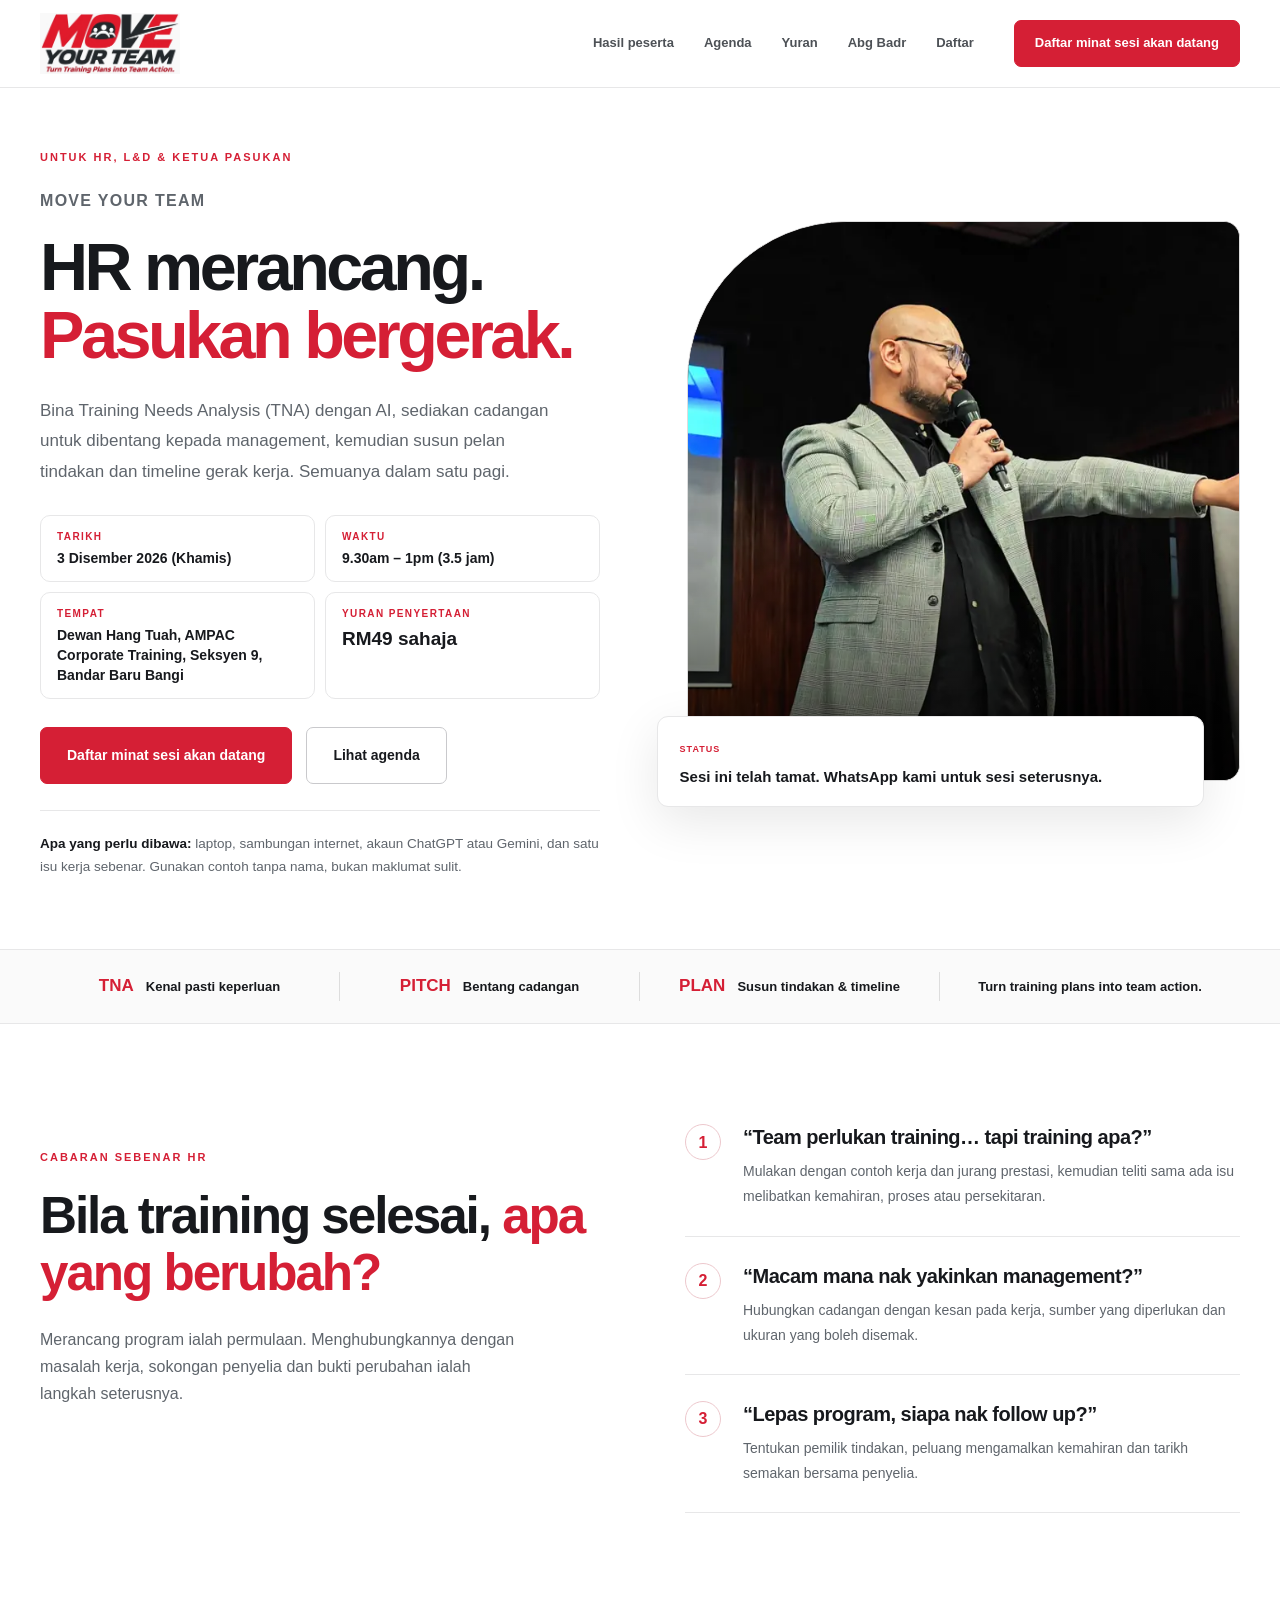
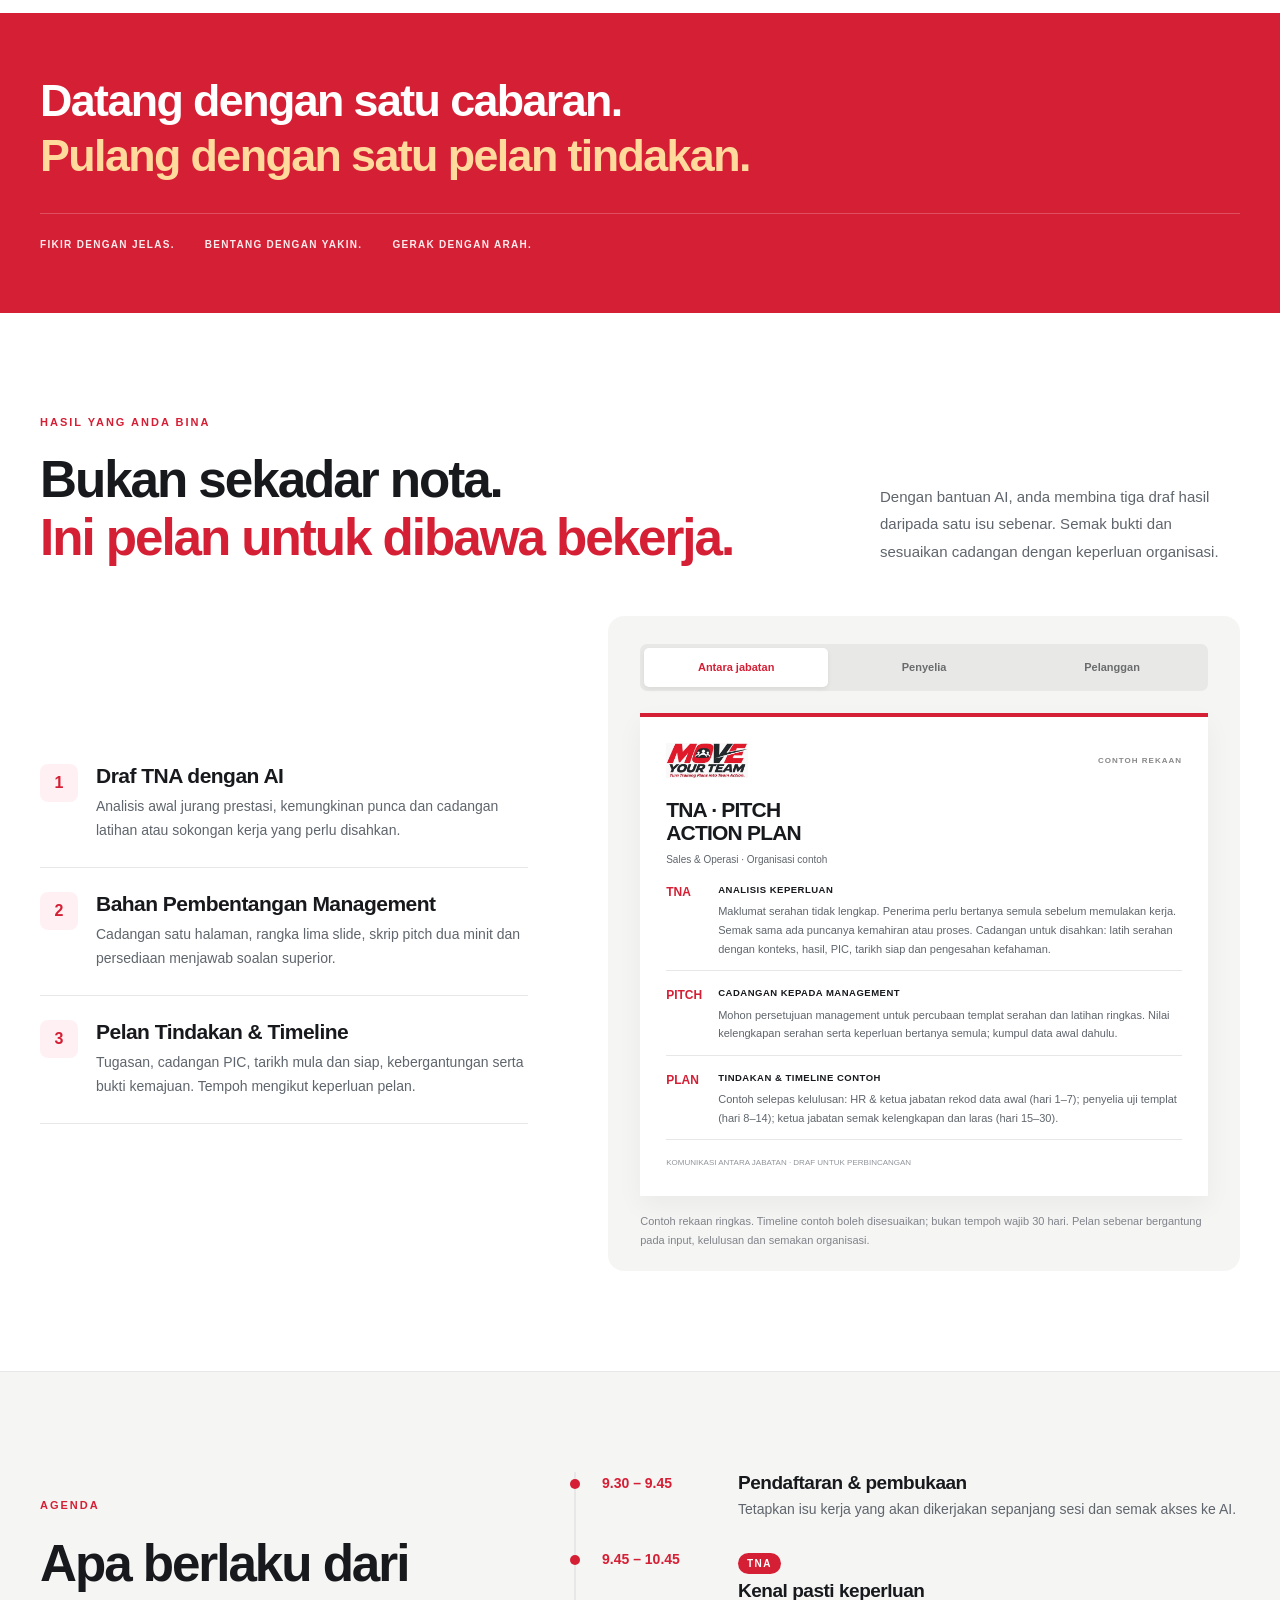
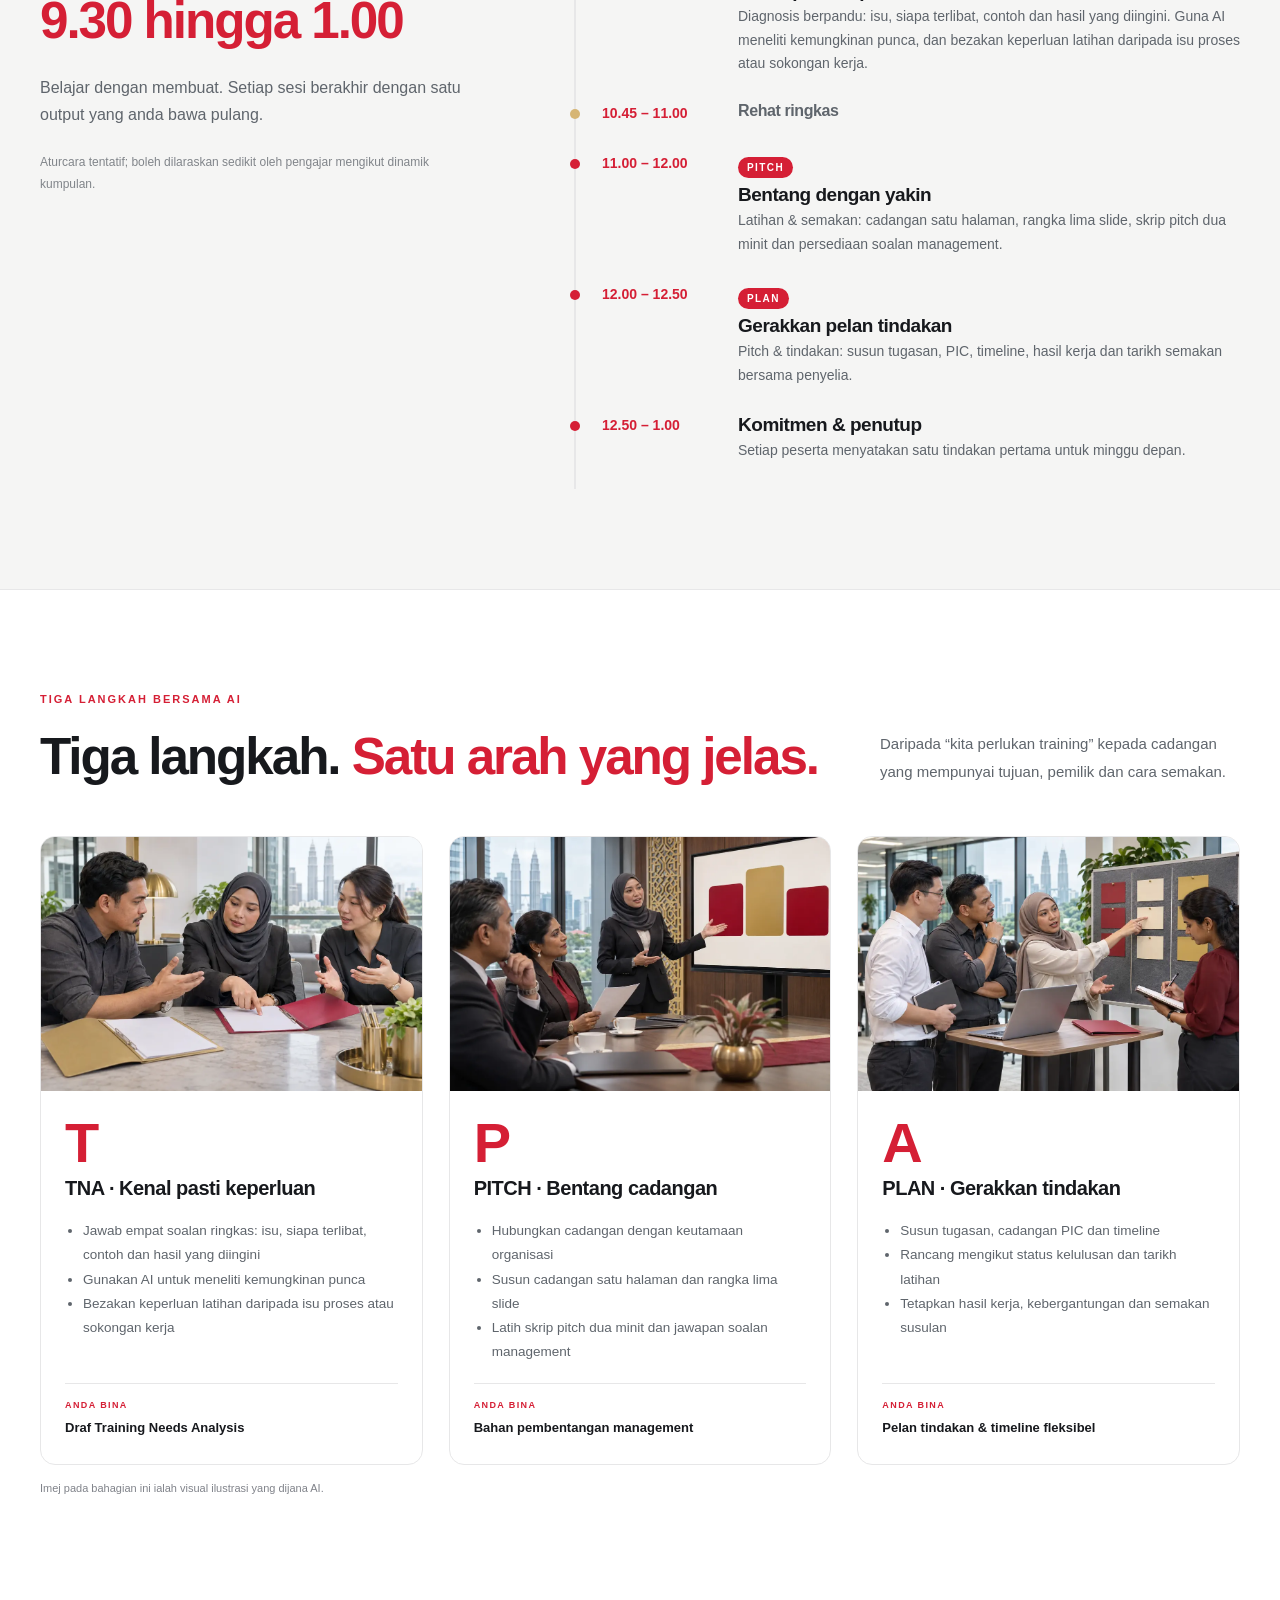
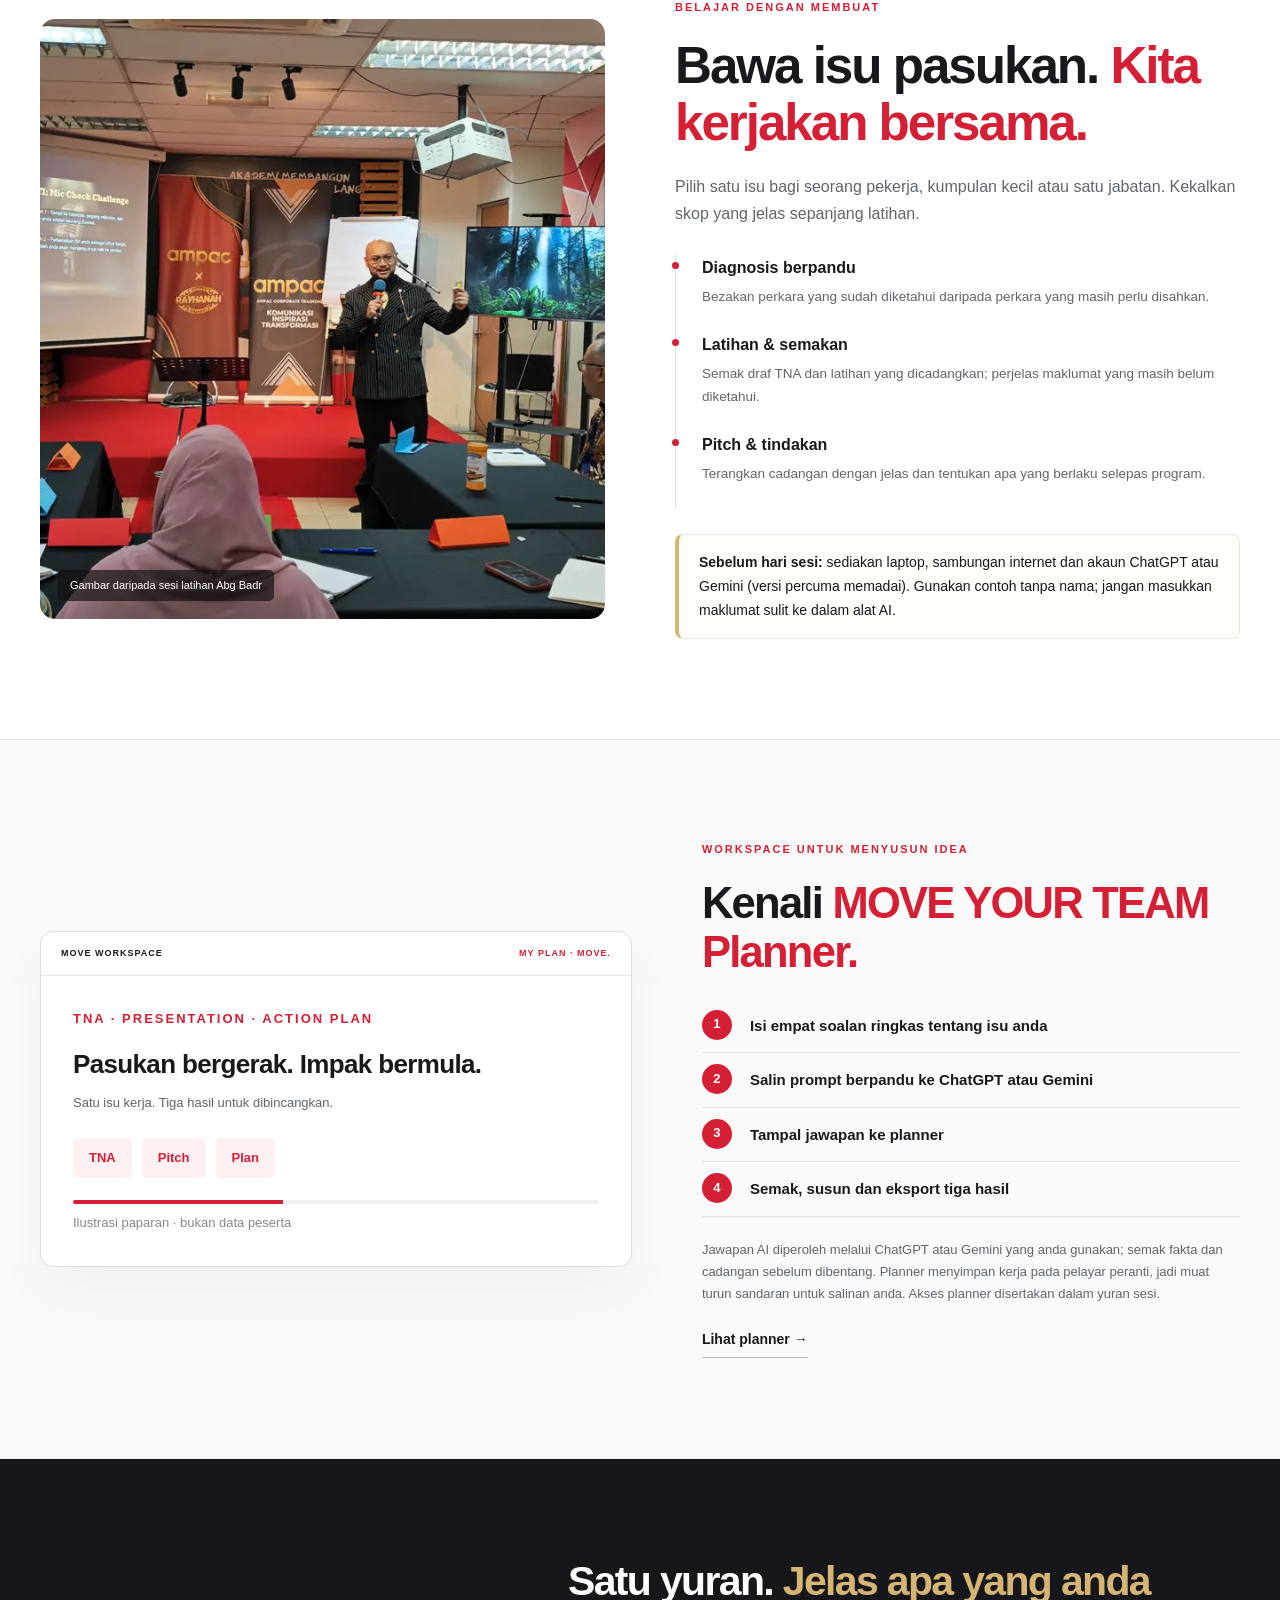
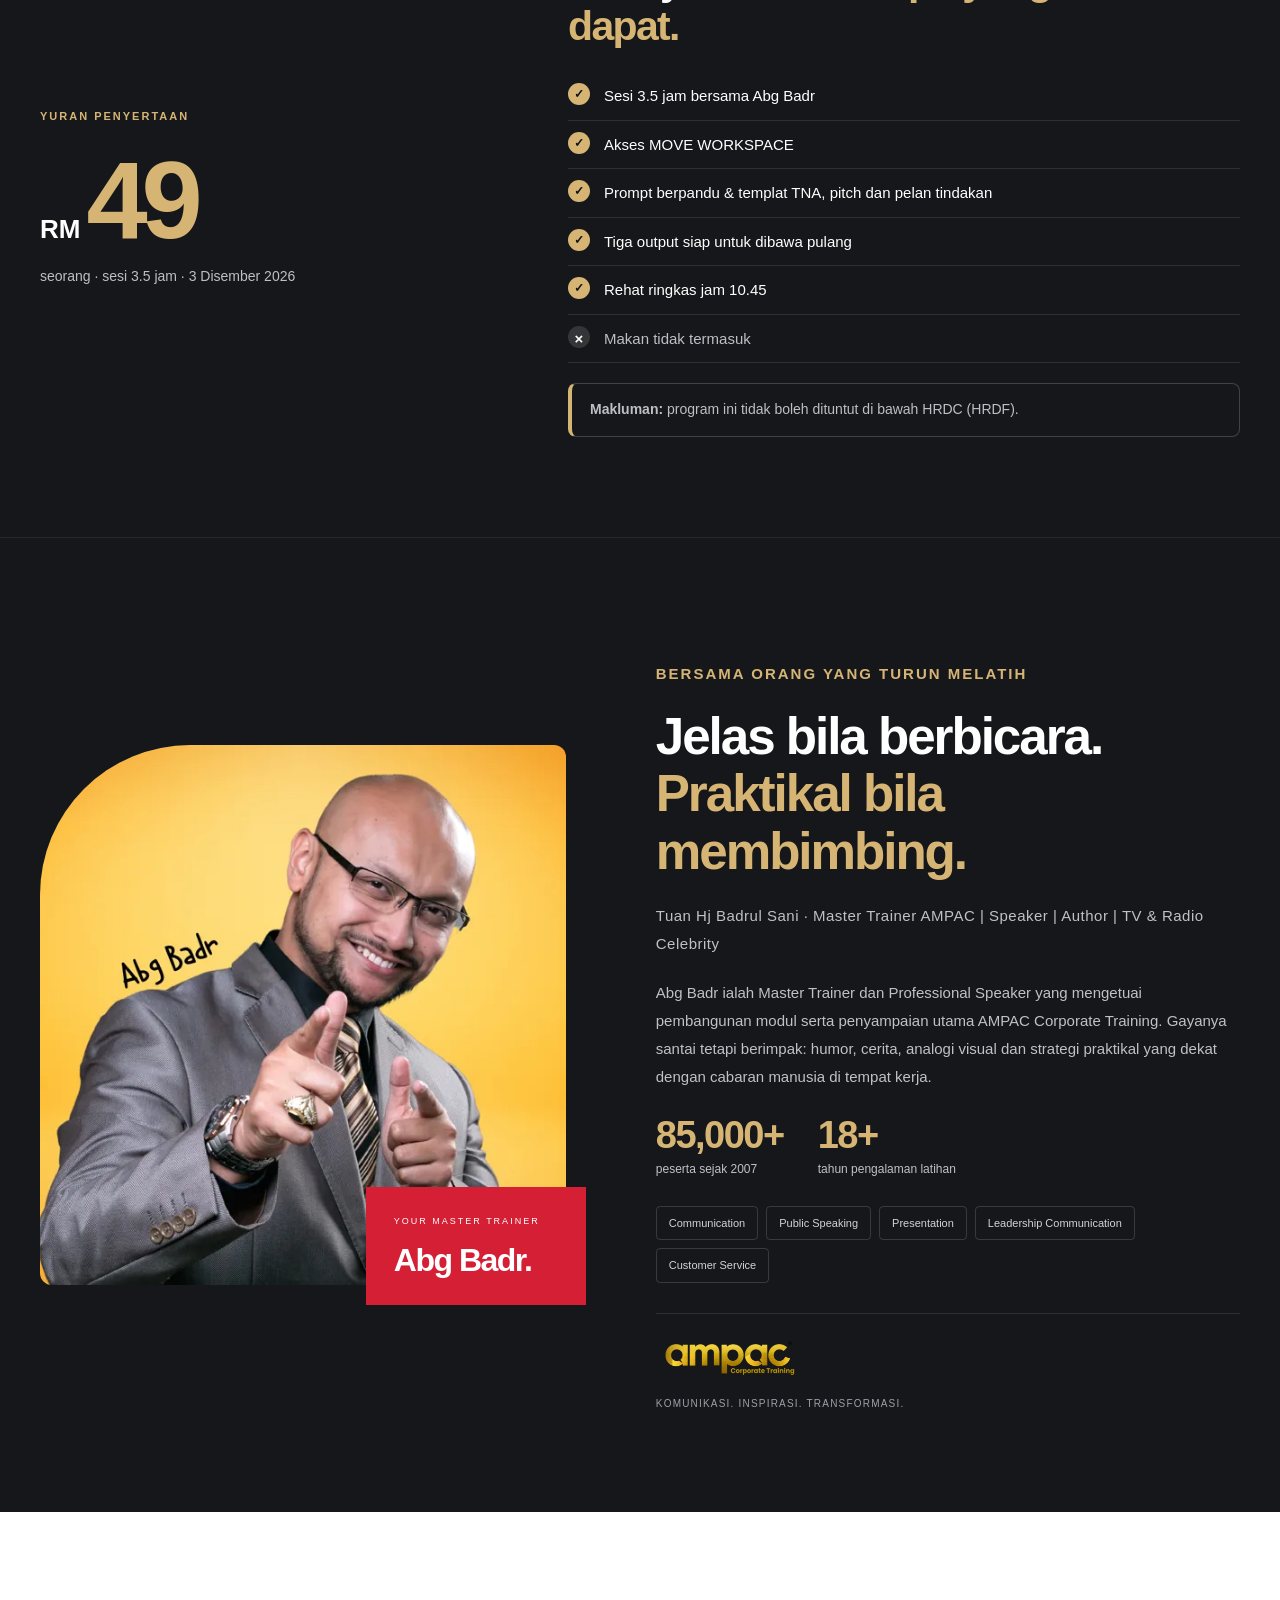
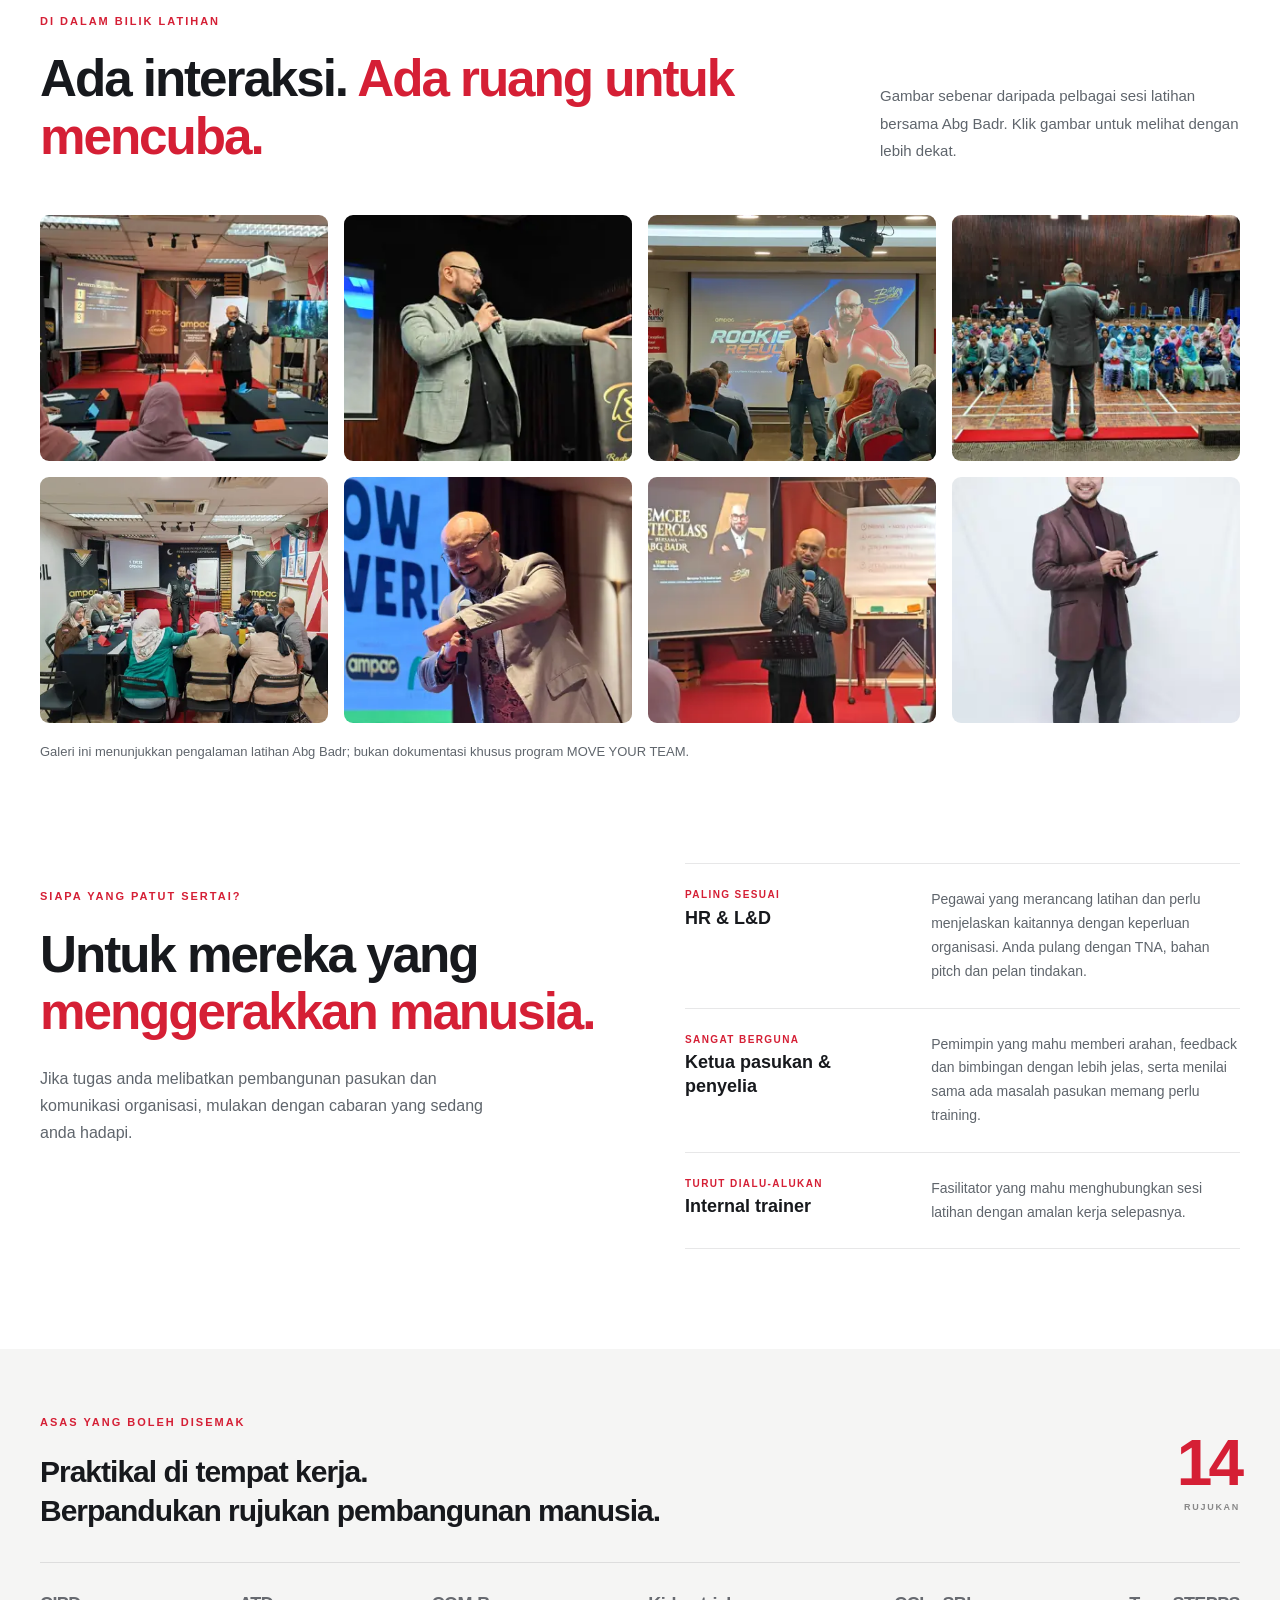
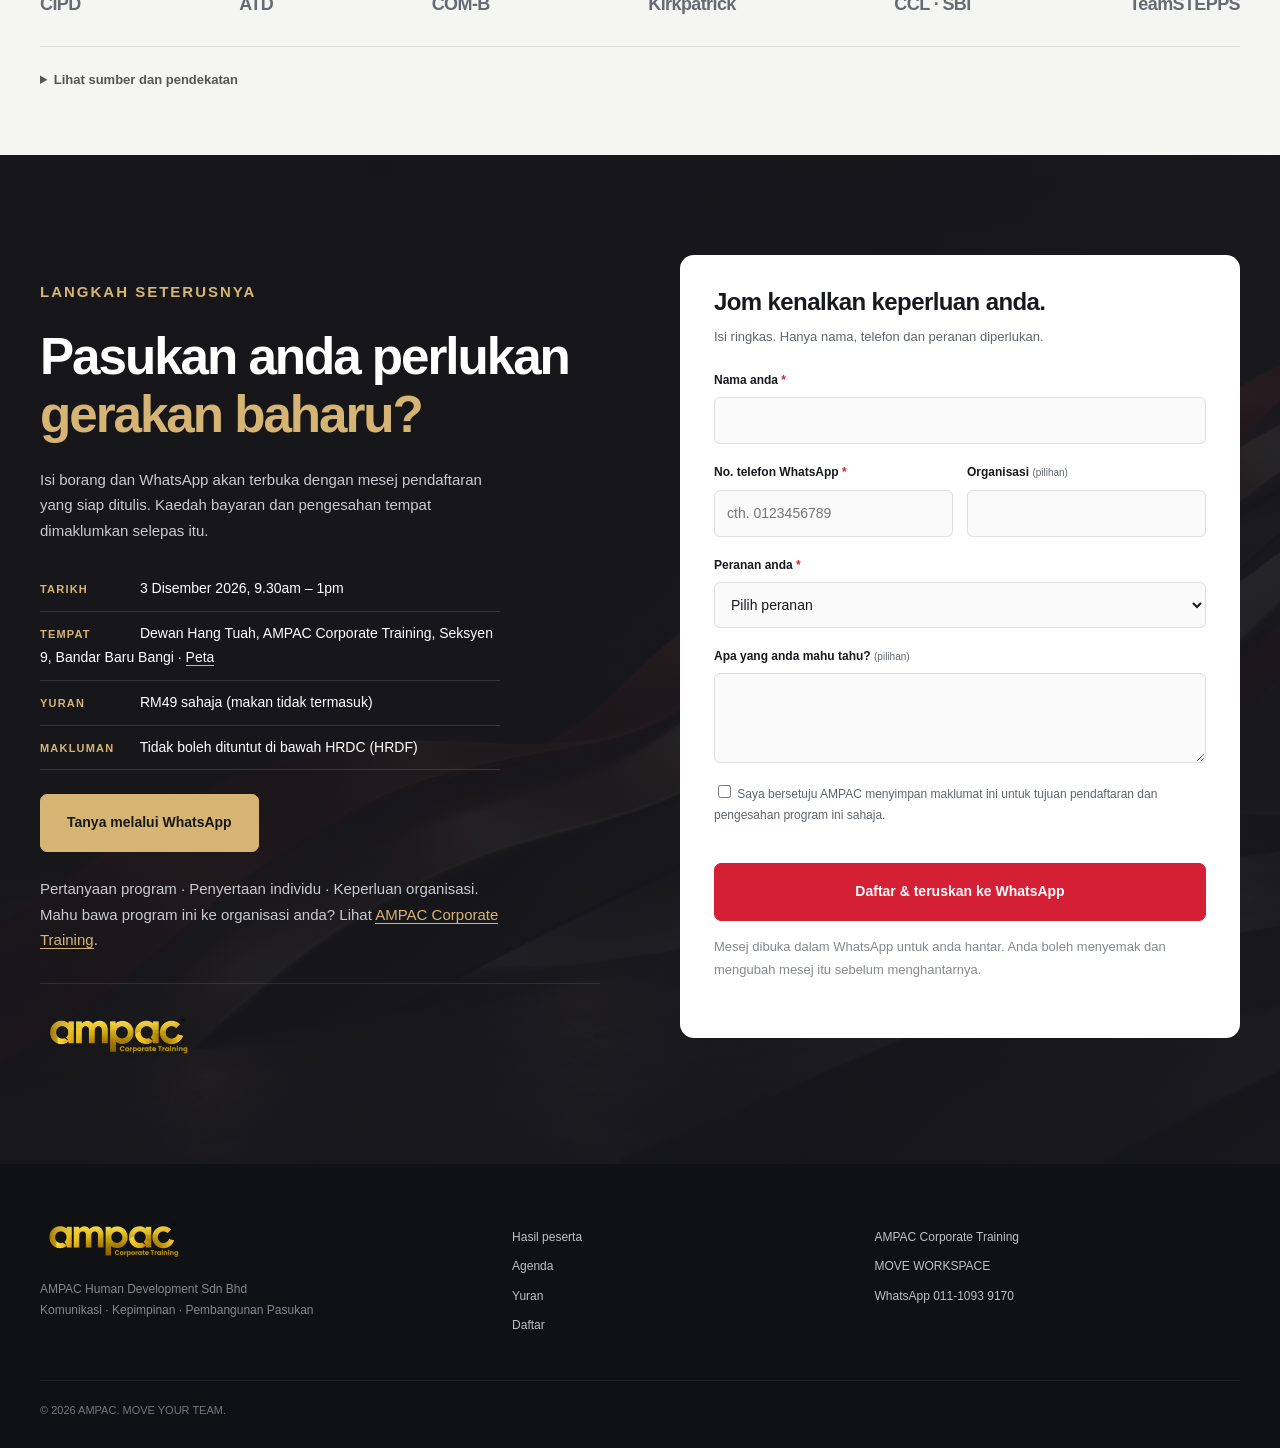
==== commit ca370a44: "Rebuild MOVE YOUR TEAM page on the original red/gold theme Keeps original logo, photos, sample plans" ====
--- a/index.html
+++ b/index.html
@@ -3,511 +3,336 @@
 <head>
 <meta charset="utf-8">
 <meta name="viewport" content="width=device-width,initial-scale=1">
-<title>MOVE YOUR TEAM | TNA, Pitch & Pelan Tindakan dengan AI</title>
-<meta name="description" content="Bengkel 3.5 jam untuk HR, L&D dan ketua pasukan: bina TNA dengan AI, sediakan pitch kepada management dan susun pelan tindakan. 3 Disember 2026, Bandar Baru Bangi. RM49.">
+<title>MOVE YOUR TEAM | TNA, Presentation & Action Plan dengan AI</title>
+<meta name="description" content="Bengkel 3.5 jam untuk HR, L&D dan ketua pasukan bersama Abg Badr: bina TNA dengan AI, sediakan pitch kepada management dan susun pelan tindakan. 3 Disember 2026, Bandar Baru Bangi. RM49.">
 <meta property="og:title" content="MOVE YOUR TEAM | HR merancang. Pasukan bergerak.">
 <meta property="og:description" content="Datang dengan satu cabaran. Pulang dengan satu pelan tindakan. 3 Disember 2026 · Bandar Baru Bangi · RM49.">
 <meta property="og:type" content="website">
 <meta property="og:url" content="https://akademiampac.com/moveyourteam">
-<meta property="og:image" content="https://akademiampac.com/moveyourteam/assets/ampac-corporate-training.webp">
-<meta name="theme-color" content="#0f2a43">
+<meta property="og:image" content="https://akademiampac.com/moveyourteam/assets/badr-speaking.webp">
+<meta name="theme-color" content="#d51f35">
 <link rel="icon" href="assets/move-logo.webp">
-<link rel="preconnect" href="https://fonts.googleapis.com">
-<link rel="preconnect" href="https://fonts.gstatic.com" crossorigin>
-<link href="https://fonts.googleapis.com/css2?family=Plus+Jakarta+Sans:ital,wght@0,400;0,500;0,700;0,800;1,700;1,800&display=swap" rel="stylesheet">
-
+<link rel="stylesheet" href="styles.css?v=3.0">
 <script type="application/ld+json">
-{
-  "@context":"https://schema.org","@type":"Event",
-  "name":"MOVE YOUR TEAM: TNA, Pitch & Pelan Tindakan dengan AI",
-  "startDate":"2026-12-03T09:30:00+08:00","endDate":"2026-12-03T13:00:00+08:00",
-  "eventAttendanceMode":"https://schema.org/OfflineEventAttendanceMode",
-  "eventStatus":"https://schema.org/EventScheduled",
-  "location":{"@type":"Place","name":"Dewan Hang Tuah, AMPAC Corporate Training",
-    "address":{"@type":"PostalAddress","streetAddress":"Seksyen 9","addressLocality":"Bandar Baru Bangi","addressCountry":"MY"}},
-  "organizer":{"@type":"Organization","name":"AMPAC Human Development Sdn Bhd","url":"https://akademiampac.com"},
-  "offers":{"@type":"Offer","price":"49","priceCurrency":"MYR","availability":"https://schema.org/InStock","url":"https://akademiampac.com/moveyourteam#daftar"}
-}
+{"@context":"https://schema.org","@type":"Event",
+ "name":"MOVE YOUR TEAM: TNA, Presentation & Action Plan dengan AI",
+ "startDate":"2026-12-03T09:30:00+08:00","endDate":"2026-12-03T13:00:00+08:00",
+ "eventAttendanceMode":"https://schema.org/OfflineEventAttendanceMode","eventStatus":"https://schema.org/EventScheduled",
+ "location":{"@type":"Place","name":"Dewan Hang Tuah, AMPAC Corporate Training","address":{"@type":"PostalAddress","streetAddress":"Seksyen 9","addressLocality":"Bandar Baru Bangi","addressCountry":"MY"}},
+ "organizer":{"@type":"Organization","name":"AMPAC Human Development Sdn Bhd","url":"https://akademiampac.com"},
+ "offers":{"@type":"Offer","price":"49","priceCurrency":"MYR","availability":"https://schema.org/InStock","url":"https://akademiampac.com/moveyourteam#daftar"}}
 </script>
-
-<style>
-/* ============================================================
-   TEMA: tukar warna di sini sahaja. Nilai di bawah ialah
-   placeholder sementara sehingga hex rasmi tema disahkan.
-   ============================================================ */
-:root{
-  --ink:#0f2a43;          /* warna utama gelap */
-  --ink-2:#17395b;
-  --accent:#f2a900;       /* warna aksen / butang */
-  --accent-ink:#241a00;   /* teks atas aksen */
-  --bg:#f7f5f0;
-  --card:#ffffff;
-  --text:#1c2733;
-  --muted:#5b6876;
-  --line:#e3dfd5;
-  --ok:#1e7a4d;
-  --radius:18px;
-  --maxw:1120px;
-}
-*{box-sizing:border-box}
-html{scroll-behavior:smooth;scroll-padding-top:76px}
-body{margin:0;font-family:"Plus Jakarta Sans",system-ui,-apple-system,Segoe UI,Roboto,sans-serif;color:var(--text);background:var(--bg);line-height:1.65;font-size:17px}
-img{max-width:100%;display:block}
-a{color:inherit}
-.wrap{max-width:var(--maxw);margin:0 auto;padding:0 20px}
-.skip{position:absolute;left:-999px;top:8px;background:var(--accent);color:var(--accent-ink);padding:10px 16px;border-radius:8px;z-index:100;font-weight:700}
-.skip:focus{left:12px}
-:focus-visible{outline:3px solid var(--accent);outline-offset:3px;border-radius:6px}
-
-/* nav */
-header.nav{position:sticky;top:0;z-index:50;background:rgba(15,42,67,.96);backdrop-filter:blur(8px);color:#fff}
-.nav .wrap{display:flex;align-items:center;justify-content:space-between;height:64px;gap:12px}
-.brand img{height:38px;width:auto}
-.brand{display:flex;align-items:center;gap:10px;text-decoration:none;font-weight:800;letter-spacing:.04em}
-.nav nav{display:flex;gap:22px;font-size:14px;font-weight:500}
-.nav nav a{text-decoration:none;opacity:.85}
-.nav nav a:hover{opacity:1}
-@media(max-width:860px){.nav nav{display:none}}
-
-/* buttons */
-.btn{display:inline-flex;align-items:center;justify-content:center;gap:8px;padding:14px 26px;border-radius:999px;font-weight:800;text-decoration:none;border:2px solid transparent;cursor:pointer;font:inherit;font-weight:800;transition:transform .15s,box-shadow .15s}
-.btn:hover{transform:translateY(-2px)}
-.btn-primary{background:var(--accent);color:var(--accent-ink);box-shadow:0 8px 22px rgba(242,169,0,.35)}
-.btn-ghost{border-color:rgba(255,255,255,.5);color:#fff}
-.btn-dark{background:var(--ink);color:#fff}
-.btn-sm{padding:9px 18px;font-size:14px}
-
-/* hero */
-.hero{background:linear-gradient(160deg,var(--ink) 0%,var(--ink-2) 100%);color:#fff;padding:64px 0 72px;position:relative;overflow:hidden}
-.hero .grid{display:grid;grid-template-columns:1.15fr .85fr;gap:48px;align-items:center}
-@media(max-width:900px){.hero .grid{grid-template-columns:1fr}}
-.eyebrow{display:inline-block;font-size:12px;letter-spacing:.14em;font-weight:800;color:var(--accent);text-transform:uppercase;margin-bottom:14px}
-h1{font-size:clamp(38px,6vw,64px);line-height:1.05;margin:0 0 18px;font-weight:800;letter-spacing:-.02em}
-h1 em,h2 em{font-style:italic;color:var(--accent)}
-.lead{font-size:19px;opacity:.92;max-width:34em}
-.facts{display:grid;grid-template-columns:repeat(2,1fr);gap:12px;margin:26px 0}
-.fact{background:rgba(255,255,255,.08);border:1px solid rgba(255,255,255,.16);border-radius:14px;padding:12px 16px}
-.fact small{display:block;font-size:11px;letter-spacing:.12em;text-transform:uppercase;opacity:.7}
-.fact b{font-size:16px}
-.cta-row{display:flex;flex-wrap:wrap;gap:12px;margin-top:6px}
-.hero-card{background:#fff;color:var(--text);border-radius:var(--radius);overflow:hidden;box-shadow:0 30px 60px rgba(0,0,0,.3)}
-.hero-card figure{margin:0;aspect-ratio:4/3;background:var(--ink-2)}
-.hero-card figure img{width:100%;height:100%;object-fit:cover}
-.hero-card .cd{padding:18px 20px}
-.cd-label{font-size:12px;letter-spacing:.12em;text-transform:uppercase;color:var(--muted);font-weight:700}
-.countdown{display:flex;gap:10px;margin-top:8px}
-.countdown div{flex:1;background:var(--bg);border-radius:12px;text-align:center;padding:8px 4px}
-.countdown b{display:block;font-size:26px;color:var(--ink);line-height:1.1}
-.countdown span{font-size:11px;color:var(--muted);text-transform:uppercase;letter-spacing:.08em}
-.cd-state{font-weight:800;color:var(--ink);font-size:18px}
-.seats{display:none;margin-top:12px;font-weight:700;color:#b34100;font-size:14px}
-.bring{margin-top:22px;font-size:14px;opacity:.9;border-top:1px solid rgba(255,255,255,.18);padding-top:16px}
-.bring b{color:var(--accent)}
-noimg{display:none}
-figure.noimg{background:linear-gradient(135deg,var(--ink-2),var(--ink))}
-figure.noimg img{display:none}
-
-/* sections */
-section{padding:84px 0}
-.s-title{font-size:clamp(30px,4.4vw,46px);line-height:1.1;font-weight:800;letter-spacing:-.02em;margin:0 0 14px}
-.s-title em{color:var(--ink);font-style:italic;border-bottom:6px solid var(--accent)}
-.s-sub{color:var(--muted);max-width:42em;font-size:18px;margin:0 0 40px}
-.alt{background:#fff}
-.dark{background:var(--ink);color:#fff}
-.dark .s-sub{color:rgba(255,255,255,.75)}
-.dark .s-title em{color:var(--accent)}
-
-.cards{display:grid;grid-template-columns:repeat(3,1fr);gap:20px}
-@media(max-width:900px){.cards{grid-template-columns:1fr}}
-.card{background:var(--card);border:1px solid var(--line);border-radius:var(--radius);padding:26px}
-.card .num{display:inline-grid;place-items:center;width:40px;height:40px;border-radius:50%;background:var(--ink);color:var(--accent);font-weight:800;margin-bottom:14px}
-.card h3{margin:0 0 8px;font-size:20px;line-height:1.25}
-.card p{margin:0;color:var(--muted);font-size:16px}
-.card .ans{margin-top:12px;padding-top:12px;border-top:1px dashed var(--line);color:var(--text);font-size:15px}
-
-.split{display:grid;grid-template-columns:1fr 1fr;gap:40px;align-items:center}
-@media(max-width:900px){.split{grid-template-columns:1fr}}
-figure.photo{margin:0;border-radius:var(--radius);overflow:hidden;background:var(--ink-2);aspect-ratio:4/3;position:relative}
-figure.photo img{width:100%;height:100%;object-fit:cover}
-figure.photo figcaption{position:absolute;left:12px;bottom:12px;background:rgba(15,42,67,.85);color:#fff;font-size:12px;padding:5px 10px;border-radius:8px}
-
-.ticks{list-style:none;padding:0;margin:0}
-.ticks li{padding:9px 0 9px 34px;position:relative;border-bottom:1px solid var(--line)}
-.ticks li:last-child{border:0}
-.ticks li::before{content:"✓";position:absolute;left:0;top:9px;width:24px;height:24px;border-radius:50%;background:var(--ok);color:#fff;font-size:14px;display:grid;place-items:center;font-weight:800}
-.ticks.x li::before{content:"!";background:var(--accent);color:var(--accent-ink)}
-
-/* hasil */
-.deliv{display:grid;grid-template-columns:repeat(3,1fr);gap:20px;margin-bottom:36px}
-@media(max-width:900px){.deliv{grid-template-columns:1fr}}
-.deliv .card{border-top:5px solid var(--accent)}
-.sample{background:var(--bg);border:1px solid var(--line);border-radius:var(--radius);padding:22px;overflow-x:auto}
-.sample h4{margin:0 0 4px}
-.sample .tag{font-size:12px;color:var(--muted)}
-table{border-collapse:collapse;width:100%;min-width:560px;margin-top:12px;font-size:15px}
-th,td{padding:10px 12px;text-align:left;border-bottom:1px solid var(--line)}
-th{font-size:12px;letter-spacing:.08em;text-transform:uppercase;color:var(--muted)}
-
-/* agenda */
-.agenda{border-left:3px solid var(--accent);margin-left:8px}
-.slot{display:grid;grid-template-columns:132px 1fr;gap:18px;padding:0 0 28px 24px;position:relative}
-.slot::before{content:"";position:absolute;left:-9px;top:6px;width:15px;height:15px;border-radius:50%;background:var(--accent);border:3px solid var(--ink)}
-.slot .time{font-weight:800;color:var(--accent);font-size:15px}
-.slot h3{margin:0 0 4px;font-size:19px}
-.slot p{margin:0;color:rgba(255,255,255,.78);font-size:15.5px}
-.slot .tagp{display:inline-block;font-size:11px;font-weight:800;letter-spacing:.1em;background:rgba(255,255,255,.12);padding:3px 9px;border-radius:99px;margin-bottom:6px}
-@media(max-width:640px){.slot{grid-template-columns:1fr;gap:4px}}
-.note-small{font-size:13.5px;opacity:.7;margin-top:6px}
-
-/* langkah */
-.steps{display:grid;grid-template-columns:repeat(3,1fr);gap:20px}
-@media(max-width:900px){.steps{grid-template-columns:1fr}}
-.step{background:var(--card);border-radius:var(--radius);overflow:hidden;border:1px solid var(--line)}
-.step figure{margin:0;aspect-ratio:16/10;background:var(--ink-2)}
-.step figure img{width:100%;height:100%;object-fit:cover}
-.step .b{padding:20px 22px 24px}
-.step .k{font-weight:800;letter-spacing:.14em;font-size:12px;color:var(--accent-ink);background:var(--accent);display:inline-block;padding:3px 10px;border-radius:99px}
-.step h3{margin:10px 0 6px;font-size:21px}
-.step ul{margin:10px 0 0;padding-left:18px;color:var(--muted);font-size:15.5px}
-
-/* pricing */
-.price{background:linear-gradient(160deg,var(--ink),var(--ink-2));color:#fff;border-radius:24px;padding:34px;display:grid;grid-template-columns:auto 1fr;gap:34px;align-items:center}
-@media(max-width:800px){.price{grid-template-columns:1fr}}
-.price .amt{font-size:72px;font-weight:800;line-height:1;color:var(--accent)}
-.price .amt small{font-size:20px;color:#fff;margin-right:4px}
-.price ul{list-style:none;margin:0;padding:0;columns:2;column-gap:28px}
-@media(max-width:700px){.price ul{columns:1}}
-.price li{padding:5px 0 5px 26px;position:relative;break-inside:avoid;font-size:15.5px}
-.price li::before{content:"✓";position:absolute;left:0;color:var(--accent);font-weight:800}
-.fine{font-size:13.5px;color:var(--muted);margin-top:14px}
-
-/* trainer */
-.trainer{display:grid;grid-template-columns:.8fr 1.2fr;gap:44px;align-items:center}
-@media(max-width:900px){.trainer{grid-template-columns:1fr}}
-.stats{display:flex;gap:26px;flex-wrap:wrap;margin:22px 0}
-.stats b{display:block;font-size:34px;color:var(--accent);line-height:1}
-.stats span{font-size:13px;opacity:.8}
-.chips{display:flex;flex-wrap:wrap;gap:8px;margin-top:6px}
-.chip{border:1px solid rgba(255,255,255,.3);border-radius:99px;padding:5px 14px;font-size:13.5px}
-
-/* audiens */
-.aud .card{display:flex;flex-direction:column}
-.aud .tagl{font-size:12px;letter-spacing:.1em;font-weight:800;color:var(--ok);text-transform:uppercase;margin-bottom:8px}
-
-/* testimoni (auto-sembunyi bila kosong) */
-#bukti{display:none}
-.quote{background:var(--card);border:1px solid var(--line);border-radius:var(--radius);padding:22px}
-.quote p{margin:0 0 12px;font-size:17px}
-.quote b{display:block}.quote span{font-size:14px;color:var(--muted)}
-
-/* galeri */
-.gal{display:grid;grid-template-columns:repeat(3,1fr);gap:14px}
-@media(max-width:700px){.gal{grid-template-columns:1fr}}
-.gal figure{margin:0;border-radius:14px;overflow:hidden;aspect-ratio:4/3;background:var(--ink-2)}
-.gal img{width:100%;height:100%;object-fit:cover}
-
-/* faq */
-details{background:var(--card);border:1px solid var(--line);border-radius:14px;padding:16px 20px;margin-bottom:10px}
-summary{font-weight:700;cursor:pointer;list-style:none;display:flex;justify-content:space-between;gap:12px}
-summary::after{content:"+";font-size:22px;line-height:1;color:var(--ink);font-weight:800}
-details[open] summary::after{content:"–"}
-details p{margin:10px 0 0;color:var(--muted)}
-
-/* daftar */
-#daftar{background:linear-gradient(160deg,var(--ink),var(--ink-2));color:#fff}
-.reg{display:grid;grid-template-columns:.9fr 1.1fr;gap:44px;align-items:start}
-@media(max-width:900px){.reg{grid-template-columns:1fr}}
-form{background:#fff;color:var(--text);border-radius:var(--radius);padding:28px}
-label{display:block;font-weight:700;font-size:14px;margin:14px 0 6px}
-label small{font-weight:400;color:var(--muted)}
-input,select,textarea{width:100%;padding:13px 14px;border:1.5px solid var(--line);border-radius:12px;font:inherit;background:#fff}
-input:focus,select:focus,textarea:focus{border-color:var(--ink);outline:none}
-.hp{position:absolute;left:-9999px}
-.check{display:flex;gap:10px;align-items:flex-start;font-weight:400;font-size:13.5px;color:var(--muted)}
-.check input{width:auto;margin-top:4px}
-.err{color:#b00020;font-size:14px;margin-top:10px;min-height:20px}
-.ok-msg{display:none;background:#e8f5ee;border:1px solid var(--ok);border-radius:12px;padding:14px;margin-top:14px;font-size:15px}
-.contact{margin-top:24px;font-size:15.5px}
-.contact a{color:var(--accent)}
-.closed .btn-primary{background:#999;box-shadow:none}
-
-footer{background:#0a1d30;color:rgba(255,255,255,.75);padding:34px 0 90px;font-size:14px}
-footer .wrap{display:flex;flex-wrap:wrap;gap:16px;justify-content:space-between;align-items:center}
-footer img{height:36px}
-footer a{color:var(--accent)}
-
-/* sticky mobile cta */
-.sticky{position:fixed;left:0;right:0;bottom:0;z-index:60;background:var(--ink);padding:10px 16px;display:none;gap:10px;align-items:center;box-shadow:0 -6px 20px rgba(0,0,0,.25)}
-.sticky span{color:#fff;font-size:13px;line-height:1.3;flex:1}
-.sticky span b{color:var(--accent)}
-@media(max-width:860px){.sticky{display:flex}}
-@media(prefers-reduced-motion:reduce){*{transition:none!important;scroll-behavior:auto!important}}
-</style>
 </head>
 <body>
 <a class="skip" href="#utama">Terus ke kandungan</a>
 
-<header class="nav">
-  <div class="wrap">
-    <a class="brand" href="#utama" aria-label="MOVE YOUR TEAM">
-      <img src="assets/move-logo.webp" alt="MOVE YOUR TEAM" onerror="this.style.display='none';this.nextElementSibling.style.display='inline'"><span style="display:none">MOVE YOUR TEAM</span>
-    </a>
-    <nav aria-label="Menu utama">
-      <a href="#hasil">Hasil</a><a href="#agenda">Agenda</a><a href="#harga">Yuran</a><a href="#pengajar">Pengajar</a><a href="#faq">Soalan lazim</a>
+<header class="site-header">
+  <div class="wrap nav-wrap">
+    <a class="brand" href="#utama" aria-label="MOVE YOUR TEAM"><img src="assets/move-logo.webp" alt="MOVE YOUR TEAM" width="140" height="60"></a>
+    <button class="menu-toggle" id="menu-toggle" type="button" aria-expanded="false" aria-controls="navigation" aria-label="Buka menu"><span></span><span></span><span></span></button>
+    <nav id="navigation" aria-label="Menu utama">
+      <a href="#hasil">Hasil peserta</a><a href="#agenda">Agenda</a><a href="#yuran">Yuran</a><a href="#pengajar">Abg Badr</a><a href="#daftar">Daftar</a>
     </nav>
-    <a class="btn btn-primary btn-sm" href="#daftar" data-cta>Daftar · RM49</a>
+    <div class="nav-end"><a class="button small" href="#daftar" data-cta>Daftar · RM49</a></div>
   </div>
 </header>
 
 <main id="utama">
 
-<!-- HERO -->
-<section class="hero" style="padding-top:56px">
-  <div class="wrap grid">
+<section class="hero">
+  <div class="wrap hero-grid">
+    <div class="hero-copy">
+      <p class="eyebrow">Untuk HR, L&amp;D &amp; Ketua Pasukan</p>
+      <p class="program-name">MOVE YOUR TEAM</p>
+      <h1>HR merancang. <span>Pasukan bergerak.</span></h1>
+      <p class="hero-description">Bina Training Needs Analysis (TNA) dengan AI, sediakan cadangan untuk dibentang kepada management, kemudian susun pelan tindakan dan timeline gerak kerja. Semuanya dalam satu pagi.</p>
+      <div class="facts">
+        <div class="fact"><span>TARIKH</span><strong>3 Disember 2026 (Khamis)</strong></div>
+        <div class="fact"><span>WAKTU</span><strong>9.30am – 1pm (3.5 jam)</strong></div>
+        <div class="fact"><span>TEMPAT</span><strong>Dewan Hang Tuah, AMPAC Corporate Training, Seksyen 9, Bandar Baru Bangi</strong></div>
+        <div class="fact price"><span>YURAN PENYERTAAN</span><strong>RM49 sahaja</strong></div>
+      </div>
+      <div class="hero-buttons">
+        <a class="button" href="#daftar" data-cta>Sertai dengan RM49</a>
+        <a class="button ghost" href="#agenda">Lihat agenda</a>
+      </div>
+      <p class="bring"><b>Apa yang perlu dibawa:</b> laptop, sambungan internet, akaun ChatGPT atau Gemini, dan satu isu kerja sebenar. Gunakan contoh tanpa nama, bukan maklumat sulit.</p>
+    </div>
+    <div class="hero-art">
+      <div class="hero-photo">
+        <img src="assets/badr-speaking.webp" alt="Abg Badr menyampaikan latihan sambil berinteraksi dengan peserta" width="1200" height="676" fetchpriority="high">
+        <div class="photo-shade"></div>
+        <div class="hero-photo-label"><i class="label-dot"></i> KOMUNIKASI YANG MENGGERAKKAN TINDAKAN</div>
+      </div>
+      <div class="hero-note">
+        <span id="cdLabel">SESI BERMULA DALAM</span>
+        <div class="countdown" id="countdown"><div><b id="cdD">--</b><small>Hari</small></div><div><b id="cdH">--</b><small>Jam</small></div><div><b id="cdM">--</b><small>Minit</small></div></div>
+        <div class="cd-state" id="cdState" hidden></div>
+        <div class="seats" id="seats" hidden></div>
+      </div>
+    </div>
+  </div>
+</section>
+
+<div class="outcome-strip"><div class="wrap strip-grid">
+  <span><b>TNA</b> Kenal pasti keperluan</span>
+  <span><b>PITCH</b> Bentang cadangan</span>
+  <span><b>PLAN</b> Susun tindakan &amp; timeline</span>
+  <span>Turn training plans into team action.</span>
+</div></div>
+
+<section class="section">
+  <div class="wrap split">
+    <div class="section-intro">
+      <p class="eyebrow">Cabaran sebenar HR</p>
+      <h2>Bila training selesai, <em>apa yang berubah?</em></h2>
+      <p>Merancang program ialah permulaan. Menghubungkannya dengan masalah kerja, sokongan penyelia dan bukti perubahan ialah langkah seterusnya.</p>
+    </div>
+    <div class="problem-list">
+      <article><span class="problem-mark">1</span><div><h3>“Team perlukan training… tapi training apa?”</h3><p>Mulakan dengan contoh kerja dan jurang prestasi, kemudian teliti sama ada isu melibatkan kemahiran, proses atau persekitaran.</p></div></article>
+      <article><span class="problem-mark">2</span><div><h3>“Macam mana nak yakinkan management?”</h3><p>Hubungkan cadangan dengan kesan pada kerja, sumber yang diperlukan dan ukuran yang boleh disemak.</p></div></article>
+      <article><span class="problem-mark">3</span><div><h3>“Lepas program, siapa nak follow up?”</h3><p>Tentukan pemilik tindakan, peluang mengamalkan kemahiran dan tarikh semakan bersama penyelia.</p></div></article>
+    </div>
+  </div>
+</section>
+
+<section class="manifesto">
+  <div class="wrap">
+    <p>Datang dengan satu cabaran.<br><span>Pulang dengan satu pelan tindakan.</span></p>
+    <div class="manifesto-line"><span>FIKIR DENGAN JELAS.</span><span>BENTANG DENGAN YAKIN.</span><span>GERAK DENGAN ARAH.</span></div>
+  </div>
+</section>
+
+<section class="section" id="hasil">
+  <div class="wrap">
+    <div class="section-heading">
+      <div><p class="eyebrow">Hasil yang anda bina</p><h2>Bukan sekadar nota.<br><em>Ini pelan untuk dibawa bekerja.</em></h2></div>
+      <p>Dengan bantuan AI, anda membina tiga draf hasil daripada satu isu sebenar. Semak bukti dan sesuaikan cadangan dengan keperluan organisasi.</p>
+    </div>
+    <div class="results-grid">
+      <div>
+        <div class="deliverable"><span class="deliverable-icon">1</span><div><h3>Draf TNA dengan AI</h3><p>Analisis awal jurang prestasi, kemungkinan punca dan cadangan latihan atau sokongan kerja yang perlu disahkan.</p></div></div>
+        <div class="deliverable"><span class="deliverable-icon">2</span><div><h3>Bahan Pembentangan Management</h3><p>Cadangan satu halaman, rangka lima slide, skrip pitch dua minit dan persediaan menjawab soalan superior.</p></div></div>
+        <div class="deliverable"><span class="deliverable-icon">3</span><div><h3>Pelan Tindakan &amp; Timeline</h3><p>Tugasan, cadangan PIC, tarikh mula dan siap, kebergantungan serta bukti kemajuan. Tempoh mengikut keperluan pelan.</p></div></div>
+      </div>
+      <div class="plan-stage">
+        <div class="case-switch" role="group" aria-label="Pilih contoh pelan">
+          <button class="case-button active" data-case="handover" type="button" aria-pressed="true">Antara jabatan</button>
+          <button class="case-button" data-case="feedback" type="button" aria-pressed="false">Penyelia</button>
+          <button class="case-button" data-case="service" type="button" aria-pressed="false">Pelanggan</button>
+        </div>
+        <div class="plan-paper" id="case-preview" aria-live="polite"></div>
+        <p class="illustration-note">Contoh rekaan ringkas. Timeline contoh boleh disesuaikan; bukan tempoh wajib 30 hari. Pelan sebenar bergantung pada input, kelulusan dan semakan organisasi.</p>
+      </div>
+    </div>
+  </div>
+</section>
+
+<section class="section agenda-sec" id="agenda">
+  <div class="wrap agenda-grid">
+    <div class="section-intro">
+      <p class="eyebrow">Agenda</p>
+      <h2>Apa berlaku dari <em>9.30 hingga 1.00</em></h2>
+      <p>Belajar dengan membuat. Setiap sesi berakhir dengan satu output yang anda bawa pulang.</p>
+      <p class="small-note">Aturcara tentatif; boleh dilaraskan sedikit oleh pengajar mengikut dinamik kumpulan.</p>
+    </div>
+    <div class="agenda">
+      <div class="slot"><div class="time">9.30 – 9.45</div><div><h3>Pendaftaran &amp; pembukaan</h3><p>Tetapkan isu kerja yang akan dikerjakan sepanjang sesi dan semak akses ke AI.</p></div></div>
+      <div class="slot"><div class="time">9.45 – 10.45</div><div><span class="tag">TNA</span><h3>Kenal pasti keperluan</h3><p>Diagnosis berpandu: isu, siapa terlibat, contoh dan hasil yang diingini. Guna AI meneliti kemungkinan punca, dan bezakan keperluan latihan daripada isu proses atau sokongan kerja.</p></div></div>
+      <div class="slot rest"><div class="time">10.45 – 11.00</div><div><h3>Rehat ringkas</h3></div></div>
+      <div class="slot"><div class="time">11.00 – 12.00</div><div><span class="tag">PITCH</span><h3>Bentang dengan yakin</h3><p>Latihan &amp; semakan: cadangan satu halaman, rangka lima slide, skrip pitch dua minit dan persediaan soalan management.</p></div></div>
+      <div class="slot"><div class="time">12.00 – 12.50</div><div><span class="tag">PLAN</span><h3>Gerakkan pelan tindakan</h3><p>Pitch &amp; tindakan: susun tugasan, PIC, timeline, hasil kerja dan tarikh semakan bersama penyelia.</p></div></div>
+      <div class="slot"><div class="time">12.50 – 1.00</div><div><h3>Komitmen &amp; penutup</h3><p>Setiap peserta menyatakan satu tindakan pertama untuk minggu depan.</p></div></div>
+    </div>
+  </div>
+</section>
+
+<section class="section">
+  <div class="wrap">
+    <div class="section-heading">
+      <div><p class="eyebrow">Tiga langkah bersama AI</p><h2>Tiga langkah. <em>Satu arah yang jelas.</em></h2></div>
+      <p>Daripada “kita perlukan training” kepada cadangan yang mempunyai tujuan, pemilik dan cara semakan.</p>
+    </div>
+    <div class="move-grid">
+      <article class="move-card"><figure><img src="assets/hr-diagnosis.webp" alt="Ilustrasi AI: pegawai HR menyemak isu serahan kerja bersama wakil operasi dan jualan" loading="lazy" width="1100" height="733"></figure><div class="body"><div class="move-letter">T</div><h3>TNA · Kenal pasti keperluan</h3><ul><li>Jawab empat soalan ringkas: isu, siapa terlibat, contoh dan hasil yang diingini</li><li>Gunakan AI untuk meneliti kemungkinan punca</li><li>Bezakan keperluan latihan daripada isu proses atau sokongan kerja</li></ul><div class="takeaway"><span>ANDA BINA</span><strong>Draf Training Needs Analysis</strong></div></div></article>
+      <article class="move-card"><figure><img src="assets/management-pitch.webp" alt="Ilustrasi AI: pegawai HR menerangkan cadangan pembangunan kepada pihak pengurusan" loading="lazy" width="1100" height="733"></figure><div class="body"><div class="move-letter">P</div><h3>PITCH · Bentang cadangan</h3><ul><li>Hubungkan cadangan dengan keutamaan organisasi</li><li>Susun cadangan satu halaman dan rangka lima slide</li><li>Latih skrip pitch dua minit dan jawapan soalan management</li></ul><div class="takeaway"><span>ANDA BINA</span><strong>Bahan pembentangan management</strong></div></div></article>
+      <article class="move-card"><figure><img src="assets/team-follow-through.webp" alt="Ilustrasi AI: pasukan menyemak kemajuan dan tindakan susulan dalam perbincangan kerja" loading="lazy" width="1100" height="733"></figure><div class="body"><div class="move-letter">A</div><h3>PLAN · Gerakkan tindakan</h3><ul><li>Susun tugasan, cadangan PIC dan timeline</li><li>Rancang mengikut status kelulusan dan tarikh latihan</li><li>Tetapkan hasil kerja, kebergantungan dan semakan susulan</li></ul><div class="takeaway"><span>ANDA BINA</span><strong>Pelan tindakan &amp; timeline fleksibel</strong></div></div></article>
+    </div>
+    <p class="ai-label">Imej pada bahagian ini ialah visual ilustrasi yang dijana AI.</p>
+  </div>
+</section>
+
+<section class="section" style="padding-top:0">
+  <div class="wrap workshop-grid">
+    <figure class="workshop-image"><img src="assets/workshop-wide.webp" alt="Peserta berbincang dalam sesi latihan bersama Abg Badr di Akademi AMPAC" loading="lazy" width="1200" height="676"><figcaption>Gambar daripada sesi latihan Abg Badr</figcaption></figure>
     <div>
-      <span class="eyebrow">Untuk HR, L&amp;D &amp; Ketua Pasukan</span>
-      <h1>HR merancang.<br><em>Pasukan bergerak.</em></h1>
-      <p class="lead">Dalam satu pagi, bina Training Needs Analysis dengan AI, sediakan cadangan untuk dibentang kepada management, dan susun pelan tindakan lengkap dengan PIC serta timeline.</p>
-      <div class="facts">
-        <div class="fact"><small>Tarikh</small><b>3 Disember 2026 (Khamis)</b></div>
-        <div class="fact"><small>Masa</small><b>9.30 pagi – 1.00 tengah hari</b></div>
-        <div class="fact"><small>Tempat</small><b>Dewan Hang Tuah, Seksyen 9, Bangi</b></div>
-        <div class="fact"><small>Yuran</small><b>RM49 seorang</b></div>
-      </div>
-      <div class="cta-row">
-        <a class="btn btn-primary" href="#daftar" data-cta>Sertai dengan RM49</a>
-        <a class="btn btn-ghost" href="#agenda">Lihat agenda</a>
-      </div>
-      <p class="bring"><b>Apa yang perlu dibawa:</b> laptop, sambungan internet, akaun ChatGPT atau Gemini, dan satu isu kerja sebenar (guna contoh tanpa nama, bukan maklumat sulit).</p>
-    </div>
-    <div class="hero-card">
-      <figure><img src="assets/ampac-corporate-training.webp" alt="AMPAC Corporate Training" onerror="this.closest('figure').classList.add('noimg')"></figure>
-      <div class="cd">
-        <div class="cd-label" id="cdLabel">Sesi bermula dalam</div>
-        <div class="countdown" id="countdown" aria-live="off">
-          <div><b id="cdD">--</b><span>Hari</span></div><div><b id="cdH">--</b><span>Jam</span></div><div><b id="cdM">--</b><span>Minit</span></div>
-        </div>
-        <div class="cd-state" id="cdState" style="display:none"></div>
-        <div class="seats" id="seats"></div>
-      </div>
-    </div>
-  </div>
-</section>
-
-<!-- CABARAN HR -->
-<section>
-  <div class="wrap">
-    <h2 class="s-title">Bila training selesai, <em>apa yang berubah?</em></h2>
-    <p class="s-sub">Merancang program ialah permulaan. Cabaran sebenar HR ada tiga, dan ketiga-tiganya diselesaikan dalam sesi ini.</p>
-    <div class="cards">
-      <article class="card"><span class="num">1</span><h3>“Team perlukan training… tapi training apa?”</h3><p>Banyak program bermula daripada andaian, bukan data.</p><p class="ans"><b>Di sini:</b> mula daripada contoh kerja dan jurang prestasi, kemudian semak sama ada puncanya kemahiran, proses atau persekitaran.</p></article>
-      <article class="card"><span class="num">2</span><h3>“Macam mana nak yakinkan management?”</h3><p>Cadangan yang baik pun boleh ditolak kalau cara bentangnya lemah.</p><p class="ans"><b>Di sini:</b> kaitkan cadangan dengan impak, sumber yang diperlukan dan penunjuk yang boleh diukur.</p></article>
-      <article class="card"><span class="num">3</span><h3>“Lepas program, siapa nak follow up?”</h3><p>Tanpa pemilik tindakan, perubahan berhenti di bilik latihan.</p><p class="ans"><b>Di sini:</b> tetapkan PIC, peluang berlatih dan tarikh semakan bersama penyelia.</p></article>
-    </div>
-  </div>
-</section>
-
-<!-- HASIL -->
-<section class="alt" id="hasil">
-  <div class="wrap">
-    <h2 class="s-title">Datang dengan satu cabaran. <em>Pulang dengan satu pelan tindakan.</em></h2>
-    <p class="s-sub">Anda tidak sekadar mendengar. Anda membina tiga dokumen sebenar daripada satu isu kerja anda sendiri.</p>
-    <div class="deliv">
-      <article class="card"><span class="num">1</span><h3>Draf TNA dengan AI</h3><p>Analisis awal jurang prestasi, kemungkinan punca, dan cadangan latihan atau sokongan kerja untuk disahkan.</p></article>
-      <article class="card"><span class="num">2</span><h3>Bahan pembentangan management</h3><p>Proposal satu muka surat, outline lima slaid, skrip pitch dua minit, dan jawapan kepada soalan yang biasa ditanya management.</p></article>
-      <article class="card"><span class="num">3</span><h3>Pelan tindakan &amp; timeline</h3><p>Tugasan, cadangan PIC, tarikh mula dan tamat, kebergantungan, dan bukti kemajuan.</p></article>
-    </div>
-    <div class="sample">
-      <h4>Contoh pelan tindakan</h4>
-      <div class="tag">Contoh rekaan ringkas untuk ilustrasi. Tempoh sebenar bergantung pada input anda, kelulusan dan semakan organisasi.</div>
-      <table>
-        <thead><tr><th>Tindakan</th><th>PIC</th><th>Tempoh</th><th>Bukti kemajuan</th></tr></thead>
-        <tbody>
-          <tr><td>Sahkan isu dengan penyelia &amp; contoh kerja</td><td>HR + Penyelia</td><td>Minggu 1</td><td>Nota perbincangan</td></tr>
-          <tr><td>Bentang cadangan kepada management</td><td>HR</td><td>Minggu 2</td><td>Keputusan bertulis</td></tr>
-          <tr><td>Jalankan latihan sasaran</td><td>L&amp;D / Trainer</td><td>Minggu 3–4</td><td>Kehadiran &amp; latihan siap</td></tr>
-          <tr><td>Semakan amalan di tempat kerja</td><td>Penyelia</td><td>Minggu 6</td><td>Senarai semak tingkah laku</td></tr>
-        </tbody>
-      </table>
-    </div>
-  </div>
-</section>
-
-<!-- AGENDA -->
-<section class="dark" id="agenda">
-  <div class="wrap">
-    <h2 class="s-title">Apa berlaku dari <em>9.30 hingga 1.00</em></h2>
-    <p class="s-sub">Belajar dengan membuat. Setiap sesi berakhir dengan satu output yang anda bawa pulang.</p>
-    <div class="agenda">
-      <div class="slot"><div class="time">9.30 – 9.45</div><div><h3>Pendaftaran &amp; pembukaan</h3><p>Sarapan ringan, setkan isu kerja yang akan dikerjakan sepanjang sesi dan semak akses ke AI.</p></div></div>
-      <div class="slot"><div class="time">9.45 – 10.45</div><div><span class="tagp">TNA</span><h3>Kenal pasti keperluan sebenar</h3><p>Diagnosis berpandu: empat soalan (isu, siapa terlibat, contoh, hasil yang diharap). Guna AI untuk meneroka punca dan asingkan keperluan latihan daripada isu proses atau sokongan.</p></div></div>
-      <div class="slot"><div class="time">10.45 – 11.00</div><div><h3>Rehat ringkas</h3><p>Minum, bertukar idea dengan peserta lain.</p></div></div>
-      <div class="slot"><div class="time">11.00 – 12.00</div><div><span class="tagp">PITCH</span><h3>Bentang dengan yakin</h3><p>Latihan &amp; semakan: proposal satu muka surat, outline lima slaid, skrip pitch dua minit dan senarai soalan balas management.</p></div></div>
-      <div class="slot"><div class="time">12.00 – 12.50</div><div><span class="tagp">PLAN</span><h3>Gerakkan pelan tindakan</h3><p>Pitch &amp; tindakan: susun tugasan, PIC, timeline dan bukti kemajuan, termasuk tarikh semakan bersama penyelia.</p></div></div>
-      <div class="slot"><div class="time">12.50 – 1.00</div><div><h3>Komitmen &amp; penutup</h3><p>Setiap peserta menyatakan satu tindakan pertama yang akan dibuat minggu depan.</p></div></div>
-    </div>
-    <p class="note-small">Aturcara tentatif dan boleh dilaraskan sedikit oleh pengajar mengikut dinamik kumpulan.</p>
-  </div>
-</section>
-
-<!-- TIGA LANGKAH -->
-<section>
-  <div class="wrap">
-    <h2 class="s-title">Tiga langkah bersama AI: <em>TNA · PITCH · PLAN</em></h2>
-    <p class="s-sub">Fikir dengan jelas. Bentang dengan yakin. Gerak dengan arah.</p>
-    <div class="steps">
-      <article class="step"><figure><img src="assets/hr-diagnosis.webp" alt="Ilustrasi AI: pegawai HR menyemak isu serahan kerja bersama wakil operasi dan jualan" onerror="this.closest('figure').classList.add('noimg')"></figure><div class="b"><span class="k">TNA</span><h3>Kenal pasti keperluan</h3><ul><li>Jawab empat soalan ringkas tentang isu anda</li><li>Guna AI meneroka kemungkinan punca</li><li>Asingkan keperluan latihan daripada isu proses</li></ul></div></article>
-      <article class="step"><figure><img src="assets/management-pitch.webp" alt="Ilustrasi AI: pegawai HR menerangkan cadangan pembangunan kepada pihak pengurusan" onerror="this.closest('figure').classList.add('noimg')"></figure><div class="b"><span class="k">PITCH</span><h3>Bentang cadangan</h3><ul><li>Kaitkan dengan keutamaan organisasi</li><li>Proposal 1 muka surat &amp; 5 slaid</li><li>Pitch 2 minit &amp; jawapan soalan management</li></ul></div></article>
-      <article class="step"><figure><img src="assets/team-follow-through.webp" alt="Ilustrasi AI: pasukan menyemak kemajuan dan tindakan susulan dalam perbincangan kerja" onerror="this.closest('figure').classList.add('noimg')"></figure><div class="b"><span class="k">PLAN</span><h3>Gerakkan tindakan</h3><ul><li>Tugasan, PIC &amp; timeline</li><li>Jadual ikut status kelulusan dan tarikh latihan</li><li>Kebergantungan &amp; semakan susulan</li></ul></div></article>
-    </div>
-    <p class="fine">Imej pada bahagian ini ialah ilustrasi yang dijana AI.</p>
-  </div>
-</section>
-
-<!-- WORKSPACE -->
-<section class="alt">
-  <div class="wrap split">
+      <p class="eyebrow">Belajar dengan membuat</p>
+      <h2>Bawa isu pasukan. <em>Kita kerjakan bersama.</em></h2>
+      <p style="margin-top:22px">Pilih satu isu bagi seorang pekerja, kumpulan kecil atau satu jabatan. Kekalkan skop yang jelas sepanjang latihan.</p>
+      <div class="workshop-sequence">
+        <div><b>Diagnosis berpandu</b><p>Bezakan perkara yang sudah diketahui daripada perkara yang masih perlu disahkan.</p></div>
+        <div><b>Latihan &amp; semakan</b><p>Semak draf TNA dan latihan yang dicadangkan; perjelas maklumat yang masih belum diketahui.</p></div>
+        <div><b>Pitch &amp; tindakan</b><p>Terangkan cadangan dengan jelas dan tentukan apa yang berlaku selepas program.</p></div>
+      </div>
+      <div class="bring-box"><b>Sebelum hari sesi:</b> sediakan laptop, sambungan internet dan akaun ChatGPT atau Gemini (versi percuma memadai). Gunakan contoh tanpa nama; jangan masukkan maklumat sulit ke dalam alat AI.</div>
+    </div>
+  </div>
+</section>
+
+<section class="section digital">
+  <div class="wrap digital-grid">
+    <div class="workspace-demo" aria-hidden="true">
+      <div class="demo-top"><span>MOVE WORKSPACE</span><b>MY PLAN · MOVE.</b></div>
+      <div class="demo-body">
+        <p class="eyebrow">TNA · PRESENTATION · ACTION PLAN</p>
+        <h3>Pasukan bergerak. Impak bermula.</h3>
+        <p>Satu isu kerja. Tiga hasil untuk dibincangkan.</p>
+        <div class="demo-steps"><span>TNA</span><span>Pitch</span><span>Plan</span></div>
+        <div class="demo-progress"><span></span></div>
+        <p class="demo-caption">Ilustrasi paparan · bukan data peserta</p>
+      </div>
+    </div>
+    <div class="digital-features">
+      <p class="eyebrow">Workspace untuk menyusun idea</p>
+      <h2 style="font-size:clamp(30px,3.4vw,44px);margin-bottom:22px">Kenali <em>MOVE YOUR TEAM Planner.</em></h2>
+      <ol>
+        <li>Isi empat soalan ringkas tentang isu anda</li>
+        <li>Salin prompt berpandu ke ChatGPT atau Gemini</li>
+        <li>Tampal jawapan ke planner</li>
+        <li>Semak, susun dan eksport tiga hasil</li>
+      </ol>
+      <p style="font-size:13px;margin-bottom:18px">Jawapan AI diperoleh melalui ChatGPT atau Gemini yang anda gunakan; semak fakta dan cadangan sebelum dibentang. Planner menyimpan kerja pada pelayar peranti, jadi muat turun sandaran untuk salinan anda. Akses planner disertakan dalam yuran sesi.</p>
+      <a class="plain-link" href="https://akademiampac.com/moveyourteam1">Lihat planner →</a>
+    </div>
+  </div>
+</section>
+
+<section class="section pricing" id="yuran">
+  <div class="wrap price-grid">
     <div>
-      <h2 class="s-title">MOVE <em>WORKSPACE</em></h2>
-      <p class="s-sub" style="margin-bottom:20px">Planner pembantu AI untuk menyusun idea anda sepanjang dan selepas sesi.</p>
-      <ol class="ticks" style="counter-reset:n">
-        <li>Isi empat soalan tentang isu anda</li>
-        <li>Salin prompt berpandu ke ChatGPT atau Gemini</li>
-        <li>Tampal jawapan ke dalam planner</li>
-        <li>Semak, ubah dan eksport hasilnya</li>
-      </ol>
-      <p class="fine"><b>Akses planner disertakan dalam yuran sesi ini.</b> Output AI perlu disemak fakta. Planner menyimpan kerja dalam pelayar peranti anda, jadi muat turun salinan sandaran selepas siap.</p>
-      <a class="btn btn-dark" href="https://akademiampac.com/moveyourteam1">Buka MOVE WORKSPACE</a>
-    </div>
-    <figure class="photo"><img src="assets/team-planning.webp" alt="Ilustrasi AI: ahli pasukan menyusun draf pelan pembangunan bersama-sama" onerror="this.closest('figure').classList.add('noimg')"><figcaption>Ilustrasi AI</figcaption></figure>
-  </div>
-</section>
-
-<!-- YURAN -->
-<section id="harga">
-  <div class="wrap">
-    <h2 class="s-title">Satu yuran. <em>Jelas apa yang anda dapat.</em></h2>
-    <p class="s-sub">Tiada kos tersembunyi. Semua di bawah ini termasuk dalam RM49.</p>
-    <div class="price">
-      <div class="amt"><small>RM</small>49<div style="font-size:14px;color:#fff;font-weight:500;margin-top:6px">seorang · sesi 3.5 jam</div></div>
-      <ul>
+      <p class="eyebrow gold">Yuran penyertaan</p>
+      <div class="price-tag"><small>RM</small>49</div>
+      <p class="price-sub">seorang · sesi 3.5 jam · 3 Disember 2026</p>
+    </div>
+    <div>
+      <h2 style="margin-bottom:22px;font-size:clamp(28px,3.2vw,42px)">Satu yuran. <em>Jelas apa yang anda dapat.</em></h2>
+      <ul class="incl">
         <li>Sesi 3.5 jam bersama Abg Badr</li>
         <li>Akses MOVE WORKSPACE</li>
-        <li>Prompt &amp; templat TNA / pitch / pelan tindakan</li>
-        <li>Tiga output siap dibawa pulang</li>
-        <li>Sarapan ringan &amp; minuman</li>
-        <li>Tempat duduk di Dewan Hang Tuah</li>
+        <li>Prompt berpandu &amp; templat TNA, pitch dan pelan tindakan</li>
+        <li>Tiga output siap untuk dibawa pulang</li>
+        <li>Rehat ringkas jam 10.45</li>
+        <li class="no">Makan tidak termasuk</li>
       </ul>
-    </div>
-    <p class="fine">Kaedah bayaran dan pengesahan tempat dimaklumkan melalui WhatsApp selepas anda mendaftar. Untuk 3 peserta ke atas daripada organisasi yang sama, hubungi kami untuk tawaran kumpulan.</p>
-  </div>
-</section>
-
-<!-- AUDIENS -->
-<section class="alt">
-  <div class="wrap">
-    <h2 class="s-title">Siapa yang patut <em>sertai?</em></h2>
-    <p class="s-sub">Sesi ini paling berkesan untuk orang yang perlu menukar keperluan kerja kepada pelan yang boleh diluluskan dan dilaksanakan.</p>
-    <div class="cards aud">
-      <article class="card"><span class="tagl">Paling sesuai</span><h3>HR &amp; L&amp;D</h3><p>Anda merancang training dan perlu menerangkan kaitannya dengan keperluan organisasi. Anda pulang dengan TNA, bahan pitch dan pelan tindakan yang boleh digunakan terus.</p></article>
-      <article class="card"><span class="tagl">Sangat berguna</span><h3>Ketua pasukan &amp; penyelia</h3><p>Anda mahu arahan, maklum balas dan coaching yang lebih jelas. Anda belajar menentukan sama ada masalah pasukan memang perlu training atau ada punca lain.</p></article>
-      <article class="card"><span class="tagl">Turut dialu-alukan</span><h3>Jurulatih dalaman</h3><p>Anda mahu pastikan training yang disampaikan bersambung dengan amalan di tempat kerja, bukan berhenti di bilik latihan.</p></article>
-    </div>
-  </div>
-</section>
-
-<!-- PENGAJAR -->
-<section class="dark" id="pengajar">
-  <div class="wrap trainer">
-    <figure class="photo" style="aspect-ratio:4/5"><img src="assets/badr-master-profile.webp" alt="Abg Badr, Tuan Hj Badrul Sani, Master Trainer AMPAC" onerror="this.closest('figure').classList.add('noimg')"></figure>
-    <div>
-      <span class="eyebrow">Your master trainer</span>
-      <h2 class="s-title">Bersama <em>Abg Badr</em></h2>
-      <p style="font-size:18px;opacity:.9">Master Trainer AMPAC, penceramah, penulis dan wajah TV &amp; radio. Memimpin pembangunan modul dan penyampaian utama di AMPAC Corporate Training, dengan gaya santai tetapi berimpak: humor, cerita, analogi visual dan strategi praktikal.</p>
+      <p class="notice"><b>Makluman:</b> program ini tidak boleh dituntut di bawah HRDC (HRDF).</p>
+    </div>
+  </div>
+</section>
+
+<section class="trainer" id="pengajar">
+  <div class="wrap trainer-grid section">
+    <div class="trainer-visual">
+      <div class="trainer-photo"><img src="assets/badr-master-profile.webp" alt="Abg Badr, Tuan Hj Badrul Sani, Master Trainer AMPAC" loading="lazy" width="600" height="600"></div>
+      <div class="trainer-nameplate"><span>YOUR MASTER TRAINER</span><strong>Abg Badr.</strong></div>
+    </div>
+    <div class="trainer-copy">
+      <p class="eyebrow gold">Bersama orang yang turun melatih</p>
+      <h2>Jelas bila berbicara. <em>Praktikal bila membimbing.</em></h2>
+      <p class="trainer-role">Tuan Hj Badrul Sani · Master Trainer AMPAC | Speaker | Author | TV &amp; Radio Celebrity</p>
+      <p>Abg Badr ialah Master Trainer dan Professional Speaker yang mengetuai pembangunan modul serta penyampaian utama AMPAC Corporate Training. Gayanya santai tetapi berimpak: humor, cerita, analogi visual dan strategi praktikal yang dekat dengan cabaran manusia di tempat kerja.</p>
       <div class="stats"><div><b>85,000+</b><span>peserta sejak 2007</span></div><div><b>18+</b><span>tahun pengalaman latihan</span></div></div>
-      <div class="chips"><span class="chip">Komunikasi</span><span class="chip">Public speaking</span><span class="chip">Pembentangan</span><span class="chip">Komunikasi kepimpinan</span><span class="chip">Khidmat pelanggan</span></div>
-    </div>
-  </div>
-</section>
-
-<!-- BUKTI (auto muncul bila ada testimoni) -->
-<section id="bukti" class="alt">
-  <div class="wrap">
-    <h2 class="s-title">Apa kata <em>mereka</em></h2>
-    <div class="cards" id="quotes"></div>
-  </div>
-</section>
-
-<!-- GALERI -->
-<section>
-  <div class="wrap">
-    <h2 class="s-title">Di dalam <em>bilik latihan</em></h2>
-    <p class="s-sub">Suasana sesi Abg Badr yang lalu. Gambar ini bukan daripada sesi MOVE YOUR TEAM, tetapi menunjukkan gaya latihan yang anda boleh jangka.</p>
-    <div class="gal">
-      <figure><img src="assets/badr-speaking.webp" loading="lazy" alt="Abg Badr menyampaikan latihan sambil berinteraksi dengan peserta" onerror="this.closest('figure').classList.add('noimg')"></figure>
-      <figure><img src="assets/workshop-wide.webp" loading="lazy" alt="Peserta berbincang dalam sesi latihan bersama Abg Badr di Akademi AMPAC" onerror="this.closest('figure').classList.add('noimg')"></figure>
-      <figure><img src="assets/ampac-corporate-training-dark.webp" loading="lazy" alt="AMPAC Corporate Training" onerror="this.closest('figure').classList.add('noimg')"></figure>
-    </div>
-  </div>
-</section>
-
-<!-- RUJUKAN -->
-<section class="alt">
-  <div class="wrap">
-    <h2 class="s-title">Asas yang <em>boleh disemak</em></h2>
-    <p class="s-sub">Pendekatan sesi ini dirujuk kepada kerangka yang diiktiraf dalam bidang pembangunan bakat. Nama-nama ini ialah rujukan, bukan tanda sokongan atau pensijilan program.</p>
-    <div class="chips" style="gap:10px">
-      <span class="chip" style="border-color:var(--line);color:var(--ink)">CIPD</span><span class="chip" style="border-color:var(--line);color:var(--ink)">ATD</span><span class="chip" style="border-color:var(--line);color:var(--ink)">DCOM-B</span><span class="chip" style="border-color:var(--line);color:var(--ink)">Kirkpatrick</span><span class="chip" style="border-color:var(--line);color:var(--ink)">CCL</span><span class="chip" style="border-color:var(--line);color:var(--ink)">SBI</span><span class="chip" style="border-color:var(--line);color:var(--ink)">TeamSTEPPS</span>
-    </div>
-    <p class="fine">Konteks TNA di Malaysia dirujuk kepada panduan HRDF (2020).</p>
-  </div>
-</section>
-
-<!-- FAQ -->
-<section id="faq">
-  <div class="wrap" style="max-width:800px">
-    <h2 class="s-title">Soalan <em>lazim</em></h2>
-    <details><summary>Saya tiada isu khusus. Masih boleh sertai?</summary><p>Boleh, tetapi sesi ini paling berkesan bila anda bawa satu isu kerja sebenar. Fikirkan satu situasi: satu orang, satu kumpulan kecil atau satu jabatan.</p></details>
-    <details><summary>Adakah maklumat syarikat saya selamat?</summary><p>Gunakan contoh tanpa nama dan jangan masukkan maklumat sulit ke dalam alat AI. Kami akan tunjukkan cara menulis isu supaya tetap berguna tanpa mendedahkan data sensitif.</p></details>
-    <details><summary>Saya tiada akaun ChatGPT atau Gemini.</summary><p>Versi percuma pun memadai. Sila sediakan akaun sebelum hari sesi supaya anda tidak kehilangan masa di bilik latihan.</p></details>
-    <details><summary>Ada sijil penyertaan atau boleh tuntut HRDF?</summary><p>Sila WhatsApp kami untuk pengesahan status sijil dan tuntutan sebelum anda membayar. Untuk keperluan organisasi, kami juga sediakan versi in-house yang disesuaikan dengan isu syarikat anda.</p></details>
-    <details><summary>Boleh tukar peserta atau batalkan penyertaan?</summary><p>Hubungi kami melalui WhatsApp selewat-lewatnya sebelum sesi. Dasar penggantian dan bayaran balik dimaklumkan semasa pengesahan pendaftaran.</p></details>
-    <details><summary>Bagaimana mahu ke Dewan Hang Tuah?</summary><p>Dewan Hang Tuah, AMPAC Corporate Training, Seksyen 9, Bandar Baru Bangi. <a href="https://www.google.com/maps/search/?api=1&query=AMPAC+Corporate+Training+Seksyen+9+Bandar+Baru+Bangi" target="_blank" rel="noopener">Buka di Google Maps</a>.</p></details>
-    <details><summary>Saya mahu bawa program ini ke organisasi saya.</summary><p>Boleh. Kami sediakan versi in-house untuk HR, L&amp;D dan penyelia. <a href="https://akademiampac.com/corporate/">Lihat AMPAC Corporate Training</a> atau WhatsApp kami untuk perbincangan.</p></details>
-  </div>
-</section>
-
-<!-- DAFTAR -->
-<section id="daftar">
-  <div class="wrap reg">
-    <div>
-      <h2 class="s-title">Tempah tempat anda. <em>RM49.</em></h2>
-      <p class="s-sub" style="color:rgba(255,255,255,.8)">Isi borang, maklumat anda direkodkan, dan WhatsApp akan terbuka dengan mesej siap untuk dihantar.</p>
-      <ul class="price" style="display:block;background:none;padding:0;columns:1;list-style:none;margin:0">
-        <li>3 Disember 2026 · 9.30 pagi – 1.00 tengah hari</li>
-        <li>Dewan Hang Tuah, AMPAC Corporate Training, Seksyen 9, Bandar Baru Bangi</li>
-        <li>RM49 seorang</li>
+      <div class="chips"><span>Communication</span><span>Public Speaking</span><span>Presentation</span><span>Leadership Communication</span><span>Customer Service</span></div>
+      <div class="trainer-signoff"><img src="assets/ampac-corporate-training-dark.webp" alt="AMPAC Corporate Training" width="150" height="49" loading="lazy"><span>KOMUNIKASI. INSPIRASI. TRANSFORMASI.</span></div>
+    </div>
+  </div>
+</section>
+
+<section class="section" id="bukti" hidden style="background:var(--pale)">
+  <div class="wrap">
+    <p class="eyebrow">Suara peserta</p>
+    <h2 style="margin-bottom:36px">Apa kata <em>mereka</em></h2>
+    <div class="quote-grid" id="quotes"></div>
+  </div>
+</section>
+
+<section class="section">
+  <div class="wrap">
+    <div class="section-heading">
+      <div><p class="eyebrow">Di dalam bilik latihan</p><h2>Ada interaksi. <em>Ada ruang untuk mencuba.</em></h2></div>
+      <p>Gambar sebenar daripada pelbagai sesi latihan bersama Abg Badr. Klik gambar untuk melihat dengan lebih dekat.</p>
+    </div>
+    <div class="photo-grid" id="photo-grid"></div>
+    <p class="gallery-note">Galeri ini menunjukkan pengalaman latihan Abg Badr; bukan dokumentasi khusus program MOVE YOUR TEAM.</p>
+  </div>
+</section>
+
+<section class="section" style="padding-top:0">
+  <div class="wrap split">
+    <div class="section-intro">
+      <p class="eyebrow">Siapa yang patut sertai?</p>
+      <h2>Untuk mereka yang <em>menggerakkan manusia.</em></h2>
+      <p>Jika tugas anda melibatkan pembangunan pasukan dan komunikasi organisasi, mulakan dengan cabaran yang sedang anda hadapi.</p>
+    </div>
+    <div class="audience-list">
+      <div><span><em>PALING SESUAI</em>HR &amp; L&amp;D</span><p>Pegawai yang merancang latihan dan perlu menjelaskan kaitannya dengan keperluan organisasi. Anda pulang dengan TNA, bahan pitch dan pelan tindakan.</p></div>
+      <div><span><em>SANGAT BERGUNA</em>Ketua pasukan &amp; penyelia</span><p>Pemimpin yang mahu memberi arahan, feedback dan bimbingan dengan lebih jelas, serta menilai sama ada masalah pasukan memang perlu training.</p></div>
+      <div><span><em>TURUT DIALU-ALUKAN</em>Internal trainer</span><p>Fasilitator yang mahu menghubungkan sesi latihan dengan amalan kerja selepasnya.</p></div>
+    </div>
+  </div>
+</section>
+
+<section class="research-section">
+  <div class="wrap">
+    <div class="research-heading">
+      <div><p class="eyebrow">Asas yang boleh disemak</p><h2>Praktikal di tempat kerja.<br>Berpandukan rujukan pembangunan manusia.</h2></div>
+      <div class="reference-count">14<span>RUJUKAN</span></div>
+    </div>
+    <div class="reference-names"><span>CIPD</span><span>ATD</span><span>COM-B</span><span>Kirkpatrick</span><span>CCL · SBI</span><span>TeamSTEPPS</span></div>
+    <details class="research-details">
+      <summary>Lihat sumber dan pendekatan</summary>
+      <div id="references-list"></div>
+      <p class="small-note" style="margin-top:22px">Prinsip terpilih diadaptasi oleh AMPAC untuk perancangan dan latihan. Nama sumber tidak menunjukkan endorsement atau pensijilan program. Rujukan HRDF 2020 ialah konteks TNA Malaysia.</p>
+    </details>
+  </div>
+</section>
+
+<section class="section contact" id="daftar">
+  <div class="wrap contact-grid">
+    <div class="contact-copy">
+      <p class="eyebrow gold">Langkah seterusnya</p>
+      <h2>Pasukan anda perlukan <em>gerakan baharu?</em></h2>
+      <p>Isi borang dan WhatsApp akan terbuka dengan mesej pendaftaran yang siap ditulis. Kaedah bayaran dan pengesahan tempat dimaklumkan selepas itu.</p>
+      <ul class="reg-facts">
+        <li><b>TARIKH</b> 3 Disember 2026, 9.30am – 1pm</li>
+        <li><b>TEMPAT</b> Dewan Hang Tuah, AMPAC Corporate Training, Seksyen 9, Bandar Baru Bangi · <a href="https://www.google.com/maps/search/?api=1&query=AMPAC+Corporate+Training+Seksyen+9+Bandar+Baru+Bangi" target="_blank" rel="noopener">Peta</a></li>
+        <li><b>YURAN</b> RM49 sahaja (makan tidak termasuk)</li>
+        <li><b>MAKLUMAN</b> Tidak boleh dituntut di bawah HRDC (HRDF)</li>
       </ul>
-      <div class="contact">Lebih suka bertanya dahulu? <a href="https://wa.me/601110939170" target="_blank" rel="noopener">WhatsApp 011-1093 9170</a><br>Pertanyaan program · Penyertaan individu · Keperluan organisasi</div>
-    </div>
-    <form id="regForm" novalidate>
-      <label for="nama">Nama penuh</label>
-      <input id="nama" name="nama" required autocomplete="name">
-      <label for="tel">No. telefon WhatsApp</label>
-      <input id="tel" name="tel" type="tel" required autocomplete="tel" placeholder="cth. 0123456789">
-      <label for="org">Organisasi <small>(pilihan)</small></label>
-      <input id="org" name="org" autocomplete="organization">
-      <label for="peranan">Peranan</label>
+      <a class="button gold" href="https://wa.me/601110939170" target="_blank" rel="noopener">Tanya melalui WhatsApp</a>
+      <p class="contact-small">Pertanyaan program · Penyertaan individu · Keperluan organisasi. Mahu bawa program ini ke organisasi anda? Lihat <a href="https://akademiampac.com/corporate/">AMPAC Corporate Training</a>.</p>
+      <div class="contact-brand"><img src="assets/ampac-corporate-training-dark.webp" alt="AMPAC Corporate Training" width="160" height="52" loading="lazy"></div>
+    </div>
+    <form class="enquiry-form" id="regForm" novalidate>
+      <h3>Jom kenalkan keperluan anda.</h3>
+      <p>Isi ringkas. Hanya nama, telefon dan peranan diperlukan.</p>
+      <label for="nama">Nama anda <i>*</i></label>
+      <input id="nama" name="nama" autocomplete="name" required>
+      <div class="form-row">
+        <div><label for="tel">No. telefon WhatsApp <i>*</i></label><input id="tel" name="tel" type="tel" autocomplete="tel" placeholder="cth. 0123456789" required></div>
+        <div><label for="org">Organisasi <small>(pilihan)</small></label><input id="org" name="org" autocomplete="organization"></div>
+      </div>
+      <label for="peranan">Peranan anda <i>*</i></label>
       <select id="peranan" name="peranan" required>
-        <option value="">Pilih…</option><option>HR / Human Resource</option><option>Learning &amp; Development</option><option>Ketua pasukan / Penyelia</option><option>Internal trainer</option><option>Lain-lain</option>
+        <option value="">Pilih peranan</option><option>HR / Human Resource</option><option>Learning &amp; Development</option><option>Ketua pasukan / Penyelia</option><option>Internal trainer</option><option>Lain-lain</option>
       </select>
-      <label for="soalan">Apa yang anda mahu tahu / isu yang mahu dikerjakan <small>(pilihan)</small></label>
+      <label for="soalan">Apa yang anda mahu tahu? <small>(pilihan)</small></label>
       <textarea id="soalan" name="soalan" rows="3"></textarea>
       <input class="hp" name="website" tabindex="-1" autocomplete="off" aria-hidden="true">
-      <label class="check"><input type="checkbox" id="pdpa" required> Saya bersetuju AMPAC menyimpan maklumat ini untuk tujuan pendaftaran dan pengesahan program ini sahaja.</label>
+      <label class="check"><input type="checkbox" id="pdpa"> Saya bersetuju AMPAC menyimpan maklumat ini untuk tujuan pendaftaran dan pengesahan program ini sahaja.</label>
       <div class="err" id="err" role="alert"></div>
-      <button class="btn btn-primary" style="width:100%;margin-top:8px" type="submit" id="submitBtn" data-cta>Daftar &amp; teruskan ke WhatsApp</button>
-      <div class="ok-msg" id="okMsg">Maklumat anda telah direkodkan. Jika WhatsApp tidak terbuka, <a id="waFallback" href="#" target="_blank" rel="noopener">klik di sini</a> untuk hantar mesej pengesahan.</div>
+      <button class="button form-submit" type="submit" id="submitBtn">Daftar &amp; teruskan ke WhatsApp</button>
+      <div class="ok-msg" id="okMsg" hidden><span id="okText"></span><a id="waFallback" href="#" target="_blank" rel="noopener">klik di sini</a> untuk menghantar mesej pendaftaran.</div>
+      <p class="form-note">Mesej dibuka dalam WhatsApp untuk anda hantar. Anda boleh menyemak dan mengubah mesej itu sebelum menghantarnya.</p>
     </form>
   </div>
 </section>
@@ -515,88 +340,24 @@
 
 <footer>
   <div class="wrap">
-    <div style="display:flex;align-items:center;gap:12px"><img src="assets/ampac-corporate-training-dark.webp" alt="AMPAC Corporate Training" onerror="this.style.display='none'"><span>AMPAC Human Development Sdn Bhd<br>Komunikasi · Kepimpinan · Pembangunan Pasukan</span></div>
-    <div><a href="https://akademiampac.com/corporate/">AMPAC Corporate</a> · <a href="https://wa.me/601110939170">WhatsApp</a><br>© 2026 AMPAC. MOVE YOUR TEAM.</div>
+    <div class="footer-main">
+      <div><img src="assets/ampac-corporate-training-dark.webp" alt="AMPAC Corporate Training" width="150" height="49" loading="lazy"><p>AMPAC Human Development Sdn Bhd<br>Komunikasi · Kepimpinan · Pembangunan Pasukan</p></div>
+      <div><a href="#hasil">Hasil peserta</a><a href="#agenda">Agenda</a><a href="#yuran">Yuran</a><a href="#daftar">Daftar</a></div>
+      <div><a href="https://akademiampac.com/corporate/">AMPAC Corporate Training</a><a href="https://akademiampac.com/moveyourteam1">MOVE WORKSPACE</a><a href="https://wa.me/601110939170" target="_blank" rel="noopener">WhatsApp 011-1093 9170</a></div>
+    </div>
+    <div class="footer-bottom">© 2026 AMPAC. MOVE YOUR TEAM.</div>
   </div>
 </footer>
 
-<div class="sticky" id="sticky"><span><b>MOVE YOUR TEAM</b><br>3 Dis 2026 · Bangi · RM49</span><a class="btn btn-primary btn-sm" href="#daftar" data-cta>Daftar</a></div>
-
-<script>
-/* ============ KONFIGURASI ============ */
-const CONFIG = {
-  eventStart: "2026-12-03T09:30:00+08:00",
-  eventEnd:   "2026-12-03T13:00:00+08:00",
-  waNumber:   "601110939170",
-  // Tampal URL Google Apps Script / Formspree / endpoint lain di sini
-  // supaya setiap pendaftaran direkodkan walaupun peserta tidak tekan hantar di WhatsApp.
-  regEndpoint: "",
-  // Baki tempat. Biar null untuk sembunyikan. Contoh: 12
-  seatsLeft: null,
-  // Testimoni sebenar sahaja. Bahagian akan muncul secara automatik bila ada isi.
-  // Format: {text:"...", name:"Nama", role:"Jawatan, Organisasi"}
-  testimonials: []
-};
-
-/* ============ COUNTDOWN ============ */
-(function(){
-  const start=new Date(CONFIG.eventStart).getTime(), end=new Date(CONFIG.eventEnd).getTime();
-  const d=document.getElementById('cdD'),h=document.getElementById('cdH'),m=document.getElementById('cdM');
-  const cd=document.getElementById('countdown'),lab=document.getElementById('cdLabel'),st=document.getElementById('cdState');
-  function tick(){
-    const now=Date.now();
-    if(now>=end){
-      document.body.classList.add('closed');
-      cd.style.display='none';lab.textContent='Status';st.style.display='block';st.textContent='Sesi ini telah tamat. WhatsApp kami untuk sesi seterusnya.';
-      document.querySelectorAll('[data-cta]').forEach(a=>{a.textContent='Daftar minat sesi akan datang'});
-      return;
-    }
-    if(now>=start){cd.style.display='none';lab.textContent='Hari ini';st.style.display='block';st.textContent='Sesi sedang berlangsung';return}
-    const s=Math.floor((start-now)/1000);
-    d.textContent=Math.floor(s/86400);h.textContent=String(Math.floor(s%86400/3600)).padStart(2,'0');m.textContent=String(Math.floor(s%3600/60)).padStart(2,'0');
-  }
-  tick();setInterval(tick,30000);
-  if(CONFIG.seatsLeft!==null){const e=document.getElementById('seats');e.style.display='block';e.textContent='Baki tempat: '+CONFIG.seatsLeft}
-})();
-
-/* ============ TESTIMONI ============ */
-(function(){
-  if(!CONFIG.testimonials.length)return;
-  const box=document.getElementById('quotes');
-  CONFIG.testimonials.forEach(t=>{
-    const q=document.createElement('blockquote');q.className='quote';q.style.margin=0;
-    const p=document.createElement('p');p.textContent='“'+t.text+'”';
-    const b=document.createElement('b');b.textContent=t.name;
-    const s=document.createElement('span');s.textContent=t.role||'';
-    q.append(p,b,s);box.appendChild(q);
-  });
-  document.getElementById('bukti').style.display='block';
-})();
-
-/* ============ BORANG ============ */
-(function(){
-  const f=document.getElementById('regForm'),err=document.getElementById('err'),ok=document.getElementById('okMsg'),btn=document.getElementById('submitBtn');
-  f.addEventListener('submit',async function(e){
-    e.preventDefault();err.textContent='';
-    if(f.website.value)return; // honeypot
-    const v=n=>f[n].value.trim();
-    if(!v('nama')){err.textContent='Sila isi nama anda.';f.nama.focus();return}
-    const tel=v('tel').replace(/[^\d+]/g,'');
-    if(tel.length<9){err.textContent='Sila isi no. telefon yang sah.';f.tel.focus();return}
-    if(!v('peranan')){err.textContent='Sila pilih peranan anda.';f.peranan.focus();return}
-    if(!f.pdpa.checked){err.textContent='Sila tanda persetujuan untuk meneruskan.';return}
-    const data={nama:v('nama'),tel:tel,org:v('org'),peranan:v('peranan'),soalan:v('soalan'),program:'MOVE YOUR TEAM 3 Dis 2026',masa:new Date().toISOString()};
-    btn.disabled=true;btn.textContent='Menghantar…';
-    if(CONFIG.regEndpoint){
-      try{await fetch(CONFIG.regEndpoint,{method:'POST',mode:'no-cors',headers:{'Content-Type':'text/plain'},body:JSON.stringify(data)})}catch(x){}
-    }
-    const msg=`Salam, saya mahu daftar MOVE YOUR TEAM (3 Dis 2026).\nNama: ${data.nama}\nTelefon: ${data.tel}\nOrganisasi: ${data.org||'-'}\nPeranan: ${data.peranan}\nSoalan/isu: ${data.soalan||'-'}`;
-    const url='https://wa.me/'+CONFIG.waNumber+'?text='+encodeURIComponent(msg);
-    document.getElementById('waFallback').href=url;
-    ok.style.display='block';btn.disabled=false;btn.textContent='Daftar & teruskan ke WhatsApp';
-    window.open(url,'_blank','noopener');
-  });
-})();
-</script>
+<div class="mobile-cta" id="mobileCta"><span><b>MOVE YOUR TEAM</b><br>3 Dis 2026 · Bangi · RM49</span><a class="button small" href="#daftar" data-cta>Daftar</a></div>
+
+<dialog id="photo-dialog" aria-label="Galeri gambar">
+  <div class="lightbox-toolbar"><span>Galeri latihan Abg Badr</span><button id="close-photo" type="button" aria-label="Tutup galeri">✕</button></div>
+  <img id="lightbox-image" alt="">
+  <div class="lightbox-bottom"><button id="previous-photo" type="button">← Sebelum</button><p id="photo-caption"></p><button id="next-photo" type="button">Seterusnya →</button></div>
+</dialog>
+
+<script src="sources.js?v=3.0"></script>
+<script src="app.js?v=3.0"></script>
 </body>
 </html>
--- a/styles.css
+++ b/styles.css
@@ -0,0 +1,343 @@
+/* MOVE YOUR TEAM — tema asal: merah, putih, hitam, emas */
+:root{--red:#d51f35;--red-dark:#b1172b;--ink:#17191d;--muted:#5f656c;--gold:#d6b574;--line:#e7e7e8;--pale:#f5f5f4;--dark:#16171a;--radius:15px;--wrap:1200px}
+*{box-sizing:border-box}
+html{scroll-behavior:smooth;scroll-padding-top:96px}
+body{margin:0;color:var(--ink);background:#fff;font:16px/1.7 Arial,Helvetica,sans-serif;-webkit-font-smoothing:antialiased}
+body.modal-open{overflow:hidden}
+a{color:inherit;text-decoration:none}
+button,input,select,textarea{font:inherit}
+button{cursor:pointer}
+img{display:block;max-width:100%;height:auto}
+h1,h2,h3,h4,p,figure{margin:0}
+h1,h2,h3{line-height:1.12;letter-spacing:-.04em}
+h2{font-size:clamp(32px,4vw,52px);font-weight:750}
+h2 em{font-style:normal;color:var(--red)}
+h3{font-size:22px;letter-spacing:-.025em}
+p{color:var(--muted)}
+:focus-visible{outline:3px solid var(--gold);outline-offset:4px}
+.wrap{max-width:var(--wrap);margin:auto;width:calc(100% - 48px)}
+.section{padding:100px 0}
+.eyebrow{font-size:11px;font-weight:700;letter-spacing:2px;color:var(--red);margin-bottom:20px;text-transform:uppercase}
+.eyebrow.gold{color:var(--gold)}
+.skip{position:fixed;top:-100px;left:20px;background:#fff;padding:12px;z-index:100}
+.skip:focus{top:15px}
+
+.button{display:inline-flex;align-items:center;justify-content:center;gap:14px;padding:16px 26px;border:1px solid var(--red);border-radius:7px;background:var(--red);color:#fff;font-size:14px;font-weight:700;min-height:52px;transition:background .2s,transform .2s;text-align:center}
+.button:hover{background:var(--red-dark);transform:translateY(-2px)}
+.button.small{padding:11px 20px;min-height:42px;font-size:13px}
+.button.gold{background:var(--gold);color:#191919;border-color:var(--gold)}
+.button.gold:hover{background:#e6c78a}
+.button.ghost{background:transparent;color:var(--ink);border-color:#c9c9cc}
+.button.ghost:hover{background:var(--pale);color:var(--red);border-color:var(--red)}
+.plain-link{display:inline-flex;gap:18px;font-size:14px;font-weight:700;border-bottom:1px solid #bbb;padding:5px 0}
+.plain-link:hover{color:var(--red);border-color:var(--red)}
+
+/* header */
+.site-header{height:88px;background:#fffffff5;border-bottom:1px solid var(--line);position:sticky;top:0;z-index:30;backdrop-filter:blur(14px)}
+.nav-wrap{height:100%;display:flex;align-items:center;gap:40px;justify-content:space-between}
+.brand img{width:140px}
+.site-header nav{display:flex;gap:30px;margin-left:auto}
+.site-header nav a{font-size:13px;font-weight:700;color:#4d5156;white-space:nowrap}
+.site-header nav a:hover{color:var(--red)}
+.menu-toggle{display:none;border:0;background:none;width:42px;height:42px;padding:9px}
+.menu-toggle span{display:block;height:2px;width:24px;background:var(--ink);margin:6px 0}
+
+/* hero */
+.hero{padding:60px 0 70px;overflow:hidden}
+.hero-grid{display:grid;grid-template-columns:1.06fr 1fr;gap:60px;align-items:center}
+.program-name{font-size:16px;font-weight:800;letter-spacing:1.3px;margin-bottom:20px}
+.hero h1{font-size:clamp(44px,5.2vw,72px);line-height:1.02;letter-spacing:-3.5px;max-width:650px}
+.hero h1 span{color:var(--red)}
+.hero-description{max-width:520px;margin-top:26px;font-size:17px;line-height:1.8}
+.facts{display:grid;grid-template-columns:repeat(2,1fr);gap:10px;margin-top:28px;max-width:560px}
+.fact{border:1px solid var(--line);border-radius:10px;padding:12px 16px;background:#fff}
+.fact span{display:block;font-size:10px;font-weight:700;letter-spacing:1.4px;color:var(--red)}
+.fact strong{display:block;font-size:14px;line-height:1.45;margin-top:3px}
+.fact.price strong{font-size:19px}
+.hero-buttons{display:flex;gap:14px;flex-wrap:wrap;margin-top:28px}
+.bring{margin-top:26px;padding-top:22px;border-top:1px solid var(--line);font-size:13.5px;max-width:560px}
+.bring b{color:var(--ink)}
+.hero-art{position:relative;padding-bottom:26px}
+.hero-photo{position:relative;height:560px;background:#241919;border-radius:160px 16px 16px 16px;overflow:hidden;border:1px solid #ddd}
+.hero-photo img{height:100%;width:100%;object-fit:cover;object-position:46% 45%}
+.photo-shade{position:absolute;inset:0;background:linear-gradient(180deg,transparent 55%,#000b)}
+.hero-photo-label{position:absolute;bottom:28px;left:28px;right:25px;color:#fff;font-size:10px;letter-spacing:1.1px;font-weight:700;display:flex;gap:10px;align-items:center}
+.label-dot{width:6px;height:6px;border-radius:50%;background:var(--gold)}
+.hero-note{position:absolute;bottom:0;left:-30px;right:36px;background:#fff;box-shadow:0 15px 50px #00000018;border:1px solid var(--line);border-radius:11px;padding:16px 22px}
+.hero-note>span{font-size:9px;color:var(--red);font-weight:700;letter-spacing:1px}
+.countdown{display:flex;gap:10px;margin-top:8px;align-items:center}
+.countdown div{background:var(--pale);border-radius:8px;text-align:center;padding:6px 14px;min-width:68px}
+.countdown b{display:block;font-size:24px;line-height:1.15}
+.countdown small{font-size:9px;letter-spacing:1px;color:var(--muted);text-transform:uppercase}
+.cd-state{font-weight:700;font-size:15px;margin-top:4px;color:var(--ink)}
+.seats{margin-top:8px;font-size:13px;font-weight:700;color:var(--red)}
+[hidden]{display:none!important}
+
+/* strip */
+.outcome-strip{border-top:1px solid var(--line);border-bottom:1px solid var(--line);background:#fafafa}
+.strip-grid{display:grid;grid-template-columns:repeat(4,1fr);padding:22px 0}
+.strip-grid>span{display:flex;align-items:center;justify-content:center;gap:12px;font-size:13px;font-weight:700;border-right:1px solid #ddd;text-align:center}
+.strip-grid>span:last-child{border:0}
+.strip-grid b{font-size:17px;color:var(--red)}
+
+.split{display:grid;grid-template-columns:1fr 1fr;gap:90px;align-items:start}
+.section-intro>p{margin-top:24px;max-width:480px}
+.problem-list article{display:flex;gap:22px;padding:26px 0;border-bottom:1px solid var(--line)}
+.problem-list article:first-child{padding-top:0}
+.problem-mark{display:grid;place-items:center;width:36px;height:36px;border:1px solid #edc8cd;border-radius:50%;flex-shrink:0;color:var(--red);font-weight:700}
+.problem-list h3{font-size:20px;line-height:1.35;margin-bottom:8px;letter-spacing:-.5px}
+.problem-list p{font-size:14px;line-height:1.8}
+
+.manifesto{background:var(--red);color:#fff;padding:60px 0}
+.manifesto p{font-size:clamp(28px,3.5vw,48px);font-weight:700;line-height:1.22;letter-spacing:-1.6px;color:#fff}
+.manifesto p span{color:#ffda9c}
+.manifesto-line{display:flex;gap:30px;flex-wrap:wrap;margin-top:30px;padding-top:22px;border-top:1px solid #ffffff38;font-size:10px;letter-spacing:1.3px;color:#ffffffe8;font-weight:700}
+
+.section-heading{display:flex;justify-content:space-between;gap:60px;align-items:flex-end;margin-bottom:50px}
+.section-heading>p{max-width:360px;font-size:15px;line-height:1.85}
+
+/* hasil */
+.results-grid{display:grid;grid-template-columns:.85fr 1.1fr;gap:80px;align-items:center}
+.deliverable{display:flex;gap:18px;padding:24px 0;border-bottom:1px solid var(--line)}
+.deliverable:first-child{padding-top:0}
+.deliverable h3{font-size:21px;margin-bottom:8px}
+.deliverable p{font-size:14px}
+.deliverable-icon{height:38px;width:38px;display:grid;place-items:center;background:#fff1f3;color:var(--red);font-weight:800;border-radius:8px;flex-shrink:0}
+.plan-stage{background:var(--pale);border-radius:16px;padding:28px 32px 22px;min-width:0}
+.case-switch{display:flex;gap:4px;background:#e8e8e7;padding:4px;border-radius:7px;margin-bottom:22px}
+.case-button{flex:1;border:0;font-size:11px;font-weight:700;background:transparent;color:#6a6b6c;padding:10px 4px;border-radius:5px}
+.case-button.active{background:#fff;color:var(--red);box-shadow:0 2px 5px #0001}
+.plan-paper{background:#fff;padding:26px;box-shadow:0 10px 25px #0000000c;border-top:4px solid var(--red);min-height:470px}
+.paper-header{display:flex;justify-content:space-between;align-items:center;margin-bottom:20px}
+.paper-header img{width:82px}
+.paper-header span{font-size:8px;font-weight:700;letter-spacing:1px;color:#888}
+.paper-title{font-size:21px;font-weight:800;line-height:1.1;letter-spacing:-.8px}
+.paper-org{font-size:10px;margin-top:7px}
+.paper-block{padding:14px 0 12px;border-bottom:1px solid var(--line);display:grid;grid-template-columns:44px 1fr;gap:8px}
+.paper-block>b{font-size:12px;color:var(--red);font-weight:800}
+.paper-block h4{margin:0 0 4px;font-size:9.5px;letter-spacing:.5px;text-transform:uppercase}
+.paper-block p{font-size:11px;line-height:1.7}
+.paper-foot{font-size:8px;margin-top:16px;color:#91959b}
+.illustration-note{font-size:11px;line-height:1.7;margin-top:16px;color:#80838a}
+
+/* agenda */
+.agenda-sec{background:var(--pale);border-top:1px solid var(--line);border-bottom:1px solid var(--line)}
+.agenda-grid{display:grid;grid-template-columns:.8fr 1.2fr;gap:90px}
+.agenda{border-left:2px solid var(--line)}
+.slot{display:grid;grid-template-columns:120px 1fr;gap:16px;padding:0 0 26px 26px;position:relative}
+.slot::before{content:"";position:absolute;left:-6px;top:7px;width:10px;height:10px;border-radius:50%;background:var(--red)}
+.slot .time{font-weight:800;font-size:14px;color:var(--red)}
+.slot h3{font-size:19px;margin-bottom:4px}
+.slot p{font-size:14px}
+.slot .tag{display:inline-block;font-size:10px;font-weight:700;letter-spacing:1.4px;background:var(--red);color:#fff;padding:2px 9px;border-radius:99px;margin-bottom:6px}
+.slot.rest::before{background:var(--gold)}
+.slot.rest h3{font-size:16px;color:var(--muted)}
+.small-note{font-size:12px;color:#81858a;line-height:1.8;margin-top:8px}
+
+/* langkah */
+.move-grid{display:grid;grid-template-columns:repeat(3,1fr);gap:26px}
+.move-card{border:1px solid var(--line);border-radius:var(--radius);overflow:hidden;background:#fff;display:flex;flex-direction:column}
+.move-card figure{aspect-ratio:3/2;background:#eee;overflow:hidden}
+.move-card img{width:100%;height:100%;object-fit:cover}
+.move-card .body{padding:24px;display:flex;flex-direction:column;flex:1}
+.move-letter{font-size:56px;font-weight:800;color:var(--red);letter-spacing:-3px;line-height:1}
+.move-card h3{font-size:20px;margin:6px 0 8px}
+.move-card ul{padding-left:18px;margin:12px 0 18px;font-size:13.5px;color:var(--muted);line-height:1.8}
+.takeaway{margin-top:auto;border-top:1px solid var(--line);padding-top:14px}
+.takeaway span{display:block;font-size:9px;color:var(--red);letter-spacing:1.4px;font-weight:700}
+.takeaway strong{font-size:13px}
+.ai-label{font-size:11px;color:#80838a;margin-top:14px}
+
+/* workshop */
+.workshop-grid{display:grid;grid-template-columns:1fr 1fr;gap:70px;align-items:center}
+.workshop-image img{width:100%;height:600px;object-fit:cover;object-position:62% 50%;border-radius:15px}
+.workshop-image{position:relative}
+.workshop-image figcaption{position:absolute;bottom:18px;left:18px;color:#fff;background:#111a;padding:6px 12px;border-radius:5px;font-size:11px}
+.workshop-sequence{margin-top:26px}
+.workshop-sequence>div{position:relative;padding:0 0 22px 26px;border-left:1px solid #ddd}
+.workshop-sequence>div:before{content:'';width:7px;height:7px;background:var(--red);position:absolute;left:-4px;top:8px;border-radius:50%}
+.workshop-sequence p{font-size:13.5px;margin-top:5px}
+.bring-box{margin-top:26px;border:1px solid var(--line);border-left:4px solid var(--gold);border-radius:8px;padding:16px 20px;font-size:14px;background:#fffdf8}
+.bring-box b{color:var(--ink)}
+
+/* workspace */
+.digital{background:#fafafa;border-top:1px solid var(--line);border-bottom:1px solid var(--line)}
+.digital-grid{display:grid;grid-template-columns:1.1fr 1fr;gap:70px;align-items:center}
+.workspace-demo{background:#fff;border:1px solid #ddd;border-radius:13px;overflow:hidden;box-shadow:0 25px 50px #0000000a}
+.demo-top{display:flex;justify-content:space-between;border-bottom:1px solid var(--line);padding:14px 20px;font-size:9px;font-weight:700;letter-spacing:1px}
+.demo-top b{color:var(--red)}
+.demo-body{padding:32px}
+.demo-body h3{font-size:26px;margin-bottom:12px}
+.demo-body p{font-size:13px}
+.demo-steps{display:flex;gap:10px;margin-top:24px}
+.demo-steps span{background:#fff0f2;color:var(--red);padding:9px 16px;border-radius:5px;font-size:13px;font-weight:800}
+.demo-progress{height:4px;background:#f1f2f3;margin:22px 0 8px;border-radius:4px;overflow:hidden}
+.demo-progress span{width:40%;height:100%;display:block;background:var(--red)}
+.demo-caption{font-size:10px;color:#888}
+.digital-features ol{padding:0;margin:0 0 22px;list-style:none;counter-reset:s}
+.digital-features li{counter-increment:s;padding:14px 0 14px 48px;border-bottom:1px solid #e3e3e3;position:relative;font-weight:700;font-size:15px}
+.digital-features li::before{content:counter(s);position:absolute;left:0;top:11px;width:30px;height:30px;border-radius:50%;background:var(--red);color:#fff;display:grid;place-items:center;font-size:13px}
+
+/* yuran */
+.pricing{background:var(--dark);color:#fff}
+.pricing p{color:#bdbfc4}
+.pricing h2 em{color:var(--gold)}
+.price-grid{display:grid;grid-template-columns:.8fr 1.2fr;gap:80px;align-items:center}
+.price-tag{font-size:clamp(64px,9vw,110px);font-weight:800;letter-spacing:-6px;line-height:1;color:var(--gold)}
+.price-tag small{font-size:26px;letter-spacing:0;color:#fff;margin-right:6px}
+.price-sub{margin-top:10px;font-size:14px}
+.incl{list-style:none;margin:0;padding:0}
+.incl li{padding:11px 0 11px 36px;position:relative;border-bottom:1px solid #ffffff1c;font-size:15px;color:#fff}
+.incl li::before{content:"✓";position:absolute;left:0;top:11px;width:22px;height:22px;border-radius:50%;background:var(--gold);color:#111;display:grid;place-items:center;font-size:12px;font-weight:800}
+.incl li.no{color:#bdbfc4}
+.incl li.no::before{content:"×";background:#ffffff22;color:#fff;font-size:15px}
+.notice{margin-top:20px;border:1px solid #ffffff30;border-left:4px solid var(--gold);border-radius:8px;padding:14px 18px;font-size:14px;color:#fff}
+
+/* trainer */
+.trainer{background:var(--dark);color:#fff;border-top:1px solid #ffffff14}
+.trainer-grid{display:grid;grid-template-columns:.9fr 1fr;gap:90px;align-items:center}
+.trainer-visual{position:relative;padding-bottom:20px}
+.trainer-photo{border-radius:150px 12px 12px 12px;overflow:hidden;background:#222}
+.trainer-photo img{width:100%;height:540px;object-fit:cover;object-position:center 40%}
+.trainer-nameplate{position:absolute;bottom:0;right:-20px;background:var(--red);padding:18px 28px;min-width:220px}
+.trainer-nameplate span{font-size:9px;letter-spacing:2px}
+.trainer-nameplate strong{display:block;font-size:32px;letter-spacing:-1.5px;font-weight:750}
+.trainer-copy h2 em{color:var(--gold)}
+.trainer-copy>p{color:#c0c1c6;margin-top:22px;font-size:15px;line-height:1.85}
+.trainer-role{font-size:13px;color:var(--gold);letter-spacing:.5px;margin-top:10px}
+.stats{display:flex;gap:34px;flex-wrap:wrap;margin-top:26px}
+.stats b{display:block;font-size:38px;color:var(--gold);line-height:1;letter-spacing:-1.5px}
+.stats span{font-size:12px;color:#c0c1c6}
+.chips{display:flex;flex-wrap:wrap;gap:8px;margin-top:24px}
+.chips span{border:1px solid #ffffff26;padding:7px 12px;font-size:11px;border-radius:4px;color:#d3d3d6}
+.trainer-signoff{margin-top:30px;border-top:1px solid #ffffff1a;padding-top:22px}
+.trainer-signoff img{width:150px}
+.trainer-signoff span{display:block;font-size:10px;color:#9da0a6;letter-spacing:1.2px;margin-top:10px}
+
+/* testimoni */
+.quote{border:1px solid var(--line);border-top:4px solid var(--red);border-radius:var(--radius);padding:24px;background:#fff}
+.quote p{font-size:16px;color:var(--ink);margin-bottom:14px}
+.quote b{display:block}.quote span{font-size:13px;color:var(--muted)}
+.quote-grid{display:grid;grid-template-columns:repeat(3,1fr);gap:20px}
+
+/* galeri */
+.photo-grid{display:grid;grid-template-columns:repeat(4,1fr);gap:16px}
+.gallery-photo{border:0;background:#f1f1f1;padding:0;position:relative;overflow:hidden;border-radius:9px;aspect-ratio:1.17;display:block}
+.gallery-photo img{width:100%;height:100%;object-fit:cover;transition:transform .4s}
+.gallery-photo:hover img{transform:scale(1.045)}
+.gallery-note{margin-top:18px;font-size:13px}
+
+/* audiens */
+.audience-list>div{border-top:1px solid var(--line);padding:24px 0;display:grid;grid-template-columns:.7fr 1fr;gap:30px}
+.audience-list>div:last-child{border-bottom:1px solid var(--line)}
+.audience-list span{font-size:18px;font-weight:700;line-height:1.35}
+.audience-list em{display:block;font-style:normal;font-size:10px;letter-spacing:1.4px;color:var(--red);font-weight:700;margin-bottom:4px}
+.audience-list p{font-size:14px}
+
+/* rujukan */
+.research-section{padding:64px 0;background:var(--pale)}
+.research-heading{display:flex;justify-content:space-between;gap:50px;align-items:center}
+.research-heading h2{font-size:30px;line-height:1.3;letter-spacing:-1px}
+.reference-count{color:var(--red);font-size:64px;font-weight:800;letter-spacing:-4px;text-align:right;line-height:1}
+.reference-count span{display:block;font-size:9px;letter-spacing:1.7px;color:#888;margin-top:8px}
+.reference-names{display:flex;gap:30px;justify-content:space-between;border-top:1px solid #ddd;border-bottom:1px solid #ddd;padding:26px 0;margin-top:32px;flex-wrap:wrap}
+.reference-names span{font-size:18px;font-weight:700;color:#676a70;letter-spacing:-.6px}
+.research-details{margin-top:22px}
+.research-details>summary{font-size:13px;font-weight:700;cursor:pointer;color:#555}
+.research-details[open]>summary{margin-bottom:22px}
+#references-list{display:grid;grid-template-columns:1fr 1fr;gap:12px 44px}
+#references-list a{font-size:12px;border-bottom:1px solid #ddd;padding-bottom:11px}
+#references-list a:hover{color:var(--red)}
+#references-list span{display:block;font-size:10px;color:#85888e}
+
+/* daftar */
+.contact{background:linear-gradient(90deg,#17171bf5,#17171bed),url('assets/team-momentum.webp') center/cover;color:#fff}
+.contact-grid{display:grid;grid-template-columns:1fr 1fr;gap:80px;align-items:start}
+.contact-copy h2 em{color:var(--gold)}
+.contact-copy>p{color:#c9cacf;margin:24px 0;font-size:15px;max-width:460px}
+.reg-facts{list-style:none;padding:0;margin:0 0 24px;max-width:460px}
+.reg-facts li{padding:10px 0;border-bottom:1px solid #ffffff22;font-size:14px;color:#fff}
+.reg-facts b{color:var(--gold);display:inline-block;min-width:96px;font-size:11px;letter-spacing:1.2px}
+.reg-facts a{border-bottom:1px solid var(--gold)}
+.contact-small{font-size:13px;color:#b0b2b9;margin-top:14px}
+.contact-small a{color:var(--gold);border-bottom:1px solid var(--gold)}
+.contact-brand{padding-top:28px;margin-top:30px;border-top:1px solid #ffffff1a}
+.contact-brand img{width:160px}
+.enquiry-form{background:#fff;border-radius:14px;padding:34px;color:var(--ink)}
+.enquiry-form>h3{font-size:24px;margin-bottom:10px}
+.enquiry-form>p{font-size:13px;margin-bottom:22px}
+.enquiry-form label{font-size:12px;font-weight:700;display:block;margin-bottom:7px}
+.enquiry-form label i{color:var(--red);font-style:normal}
+.enquiry-form label small{font-weight:400;color:var(--muted)}
+.enquiry-form input:not([type=checkbox]),.enquiry-form select,.enquiry-form textarea{display:block;width:100%;border:1px solid #dedee2;border-radius:6px;background:#fafafa;padding:12px;color:var(--ink);font-size:14px;line-height:1.5;margin-bottom:18px;min-height:46px}
+.enquiry-form textarea{resize:vertical;min-height:90px}
+.enquiry-form input:focus,.enquiry-form textarea:focus,.enquiry-form select:focus{outline:2px solid #d51f3540;border-color:var(--red);outline-offset:1px}
+.form-row{display:grid;grid-template-columns:1fr 1fr;gap:14px}
+.hp{position:absolute;left:-9999px}
+.check{display:flex;gap:10px;align-items:flex-start;font-weight:400!important;font-size:12px!important;color:var(--muted);margin-bottom:12px!important}
+.check input{margin-top:4px}
+.form-submit{width:100%}
+.err{color:#b00020;font-size:13px;min-height:20px;margin:6px 0}
+.ok-msg{margin-top:16px;background:#f0f8f3;border:1px solid #2f8f5b;border-radius:8px;padding:14px;font-size:13.5px;color:var(--ink)}
+.ok-msg a{color:var(--red);font-weight:700;text-decoration:underline}
+.form-note{font-size:11px;line-height:1.8;color:#858891;margin-top:14px}
+
+footer{background:#101114;color:#bfc1c5;padding:54px 0 28px}
+.footer-main{display:grid;grid-template-columns:1.1fr .8fr 1fr;gap:70px;padding-bottom:36px}
+.footer-main img{width:150px}
+.footer-main p{color:#858892;font-size:12px;margin-top:12px;line-height:1.8}
+.footer-main a{display:block;font-size:12px;margin:9px 0}
+.footer-main a:hover{color:var(--gold)}
+.footer-bottom{border-top:1px solid #ffffff17;padding-top:20px;color:#737781;font-size:11px}
+
+.mobile-cta{display:none}
+dialog{border:0;padding:0;background:#16171a;color:#fff;border-radius:12px;max-width:1100px;width:calc(100% - 40px);max-height:92dvh;overflow:auto}
+dialog::backdrop{background:#000c;backdrop-filter:blur(4px)}
+.lightbox-toolbar{padding:14px 18px;display:flex;justify-content:space-between;align-items:center;font-size:13px}
+.lightbox-toolbar button,.lightbox-bottom button{background:#fff1;border:1px solid #fff3;border-radius:5px;color:#fff;padding:6px 12px}
+.lightbox-toolbar button:hover,.lightbox-bottom button:hover{background:#fff3}
+#lightbox-image{width:100%;max-height:70dvh;object-fit:contain;background:#080808}
+.lightbox-bottom{display:flex;gap:16px;align-items:center;padding:16px 18px;justify-content:space-between}
+.lightbox-bottom p{font-size:12px;color:#b0b2b8;text-align:center}
+
+/* responsive */
+@media(max-width:1000px){
+ .hero-grid,.split,.results-grid,.agenda-grid,.workshop-grid,.digital-grid,.price-grid,.trainer-grid,.contact-grid{grid-template-columns:1fr;gap:44px}
+ .move-grid,.quote-grid{grid-template-columns:1fr}
+ .photo-grid{grid-template-columns:repeat(2,1fr)}
+ .section{padding:76px 0}
+ .section-heading{flex-direction:column;align-items:flex-start;gap:16px}
+ .hero-photo{height:440px;border-radius:110px 16px 16px 16px}
+ .hero-note{left:12px;right:12px}
+ .workshop-image img{height:420px}
+ .trainer-photo img{height:440px}
+ .trainer-nameplate{right:0}
+ .footer-main{grid-template-columns:1fr;gap:28px}
+ #references-list{grid-template-columns:1fr}
+ .research-heading{flex-direction:column;align-items:flex-start}
+ .reference-count{text-align:left}
+ .menu-toggle{display:block;margin-left:auto}
+ .site-header nav{display:none;position:absolute;top:88px;left:0;right:0;background:#fff;border-bottom:1px solid var(--line);flex-direction:column;gap:0;padding:8px 24px 16px}
+ .site-header nav.open{display:flex}
+ .site-header nav a{padding:14px 0;border-bottom:1px solid var(--line);font-size:15px}
+ .nav-end{display:none}
+}
+@media(max-width:640px){
+ .wrap{width:calc(100% - 32px)}
+ .facts{grid-template-columns:1fr 1fr}
+ .strip-grid{grid-template-columns:1fr 1fr;row-gap:14px}
+ .strip-grid>span:nth-child(2){border:0}
+ .slot{grid-template-columns:1fr;gap:2px}
+ .form-row{grid-template-columns:1fr}
+ .audience-list>div{grid-template-columns:1fr;gap:6px}
+ .case-button{font-size:10px;padding:9px 2px}
+ .plan-stage{padding:18px 14px}
+ .plan-paper{padding:18px}
+ .enquiry-form{padding:24px 20px}
+ .hero h1{letter-spacing:-2.5px}
+ .mobile-cta{display:flex;position:fixed;left:0;right:0;bottom:0;z-index:40;background:#fff;border-top:1px solid var(--line);padding:10px 16px;gap:12px;align-items:center;box-shadow:0 -8px 24px #0000001a}
+ .mobile-cta span{flex:1;font-size:12px;line-height:1.35;color:var(--ink)}
+ .mobile-cta b{color:var(--red)}
+ footer{padding-bottom:90px}
+}
+@media(prefers-reduced-motion:reduce){*{transition:none!important;scroll-behavior:auto!important}}
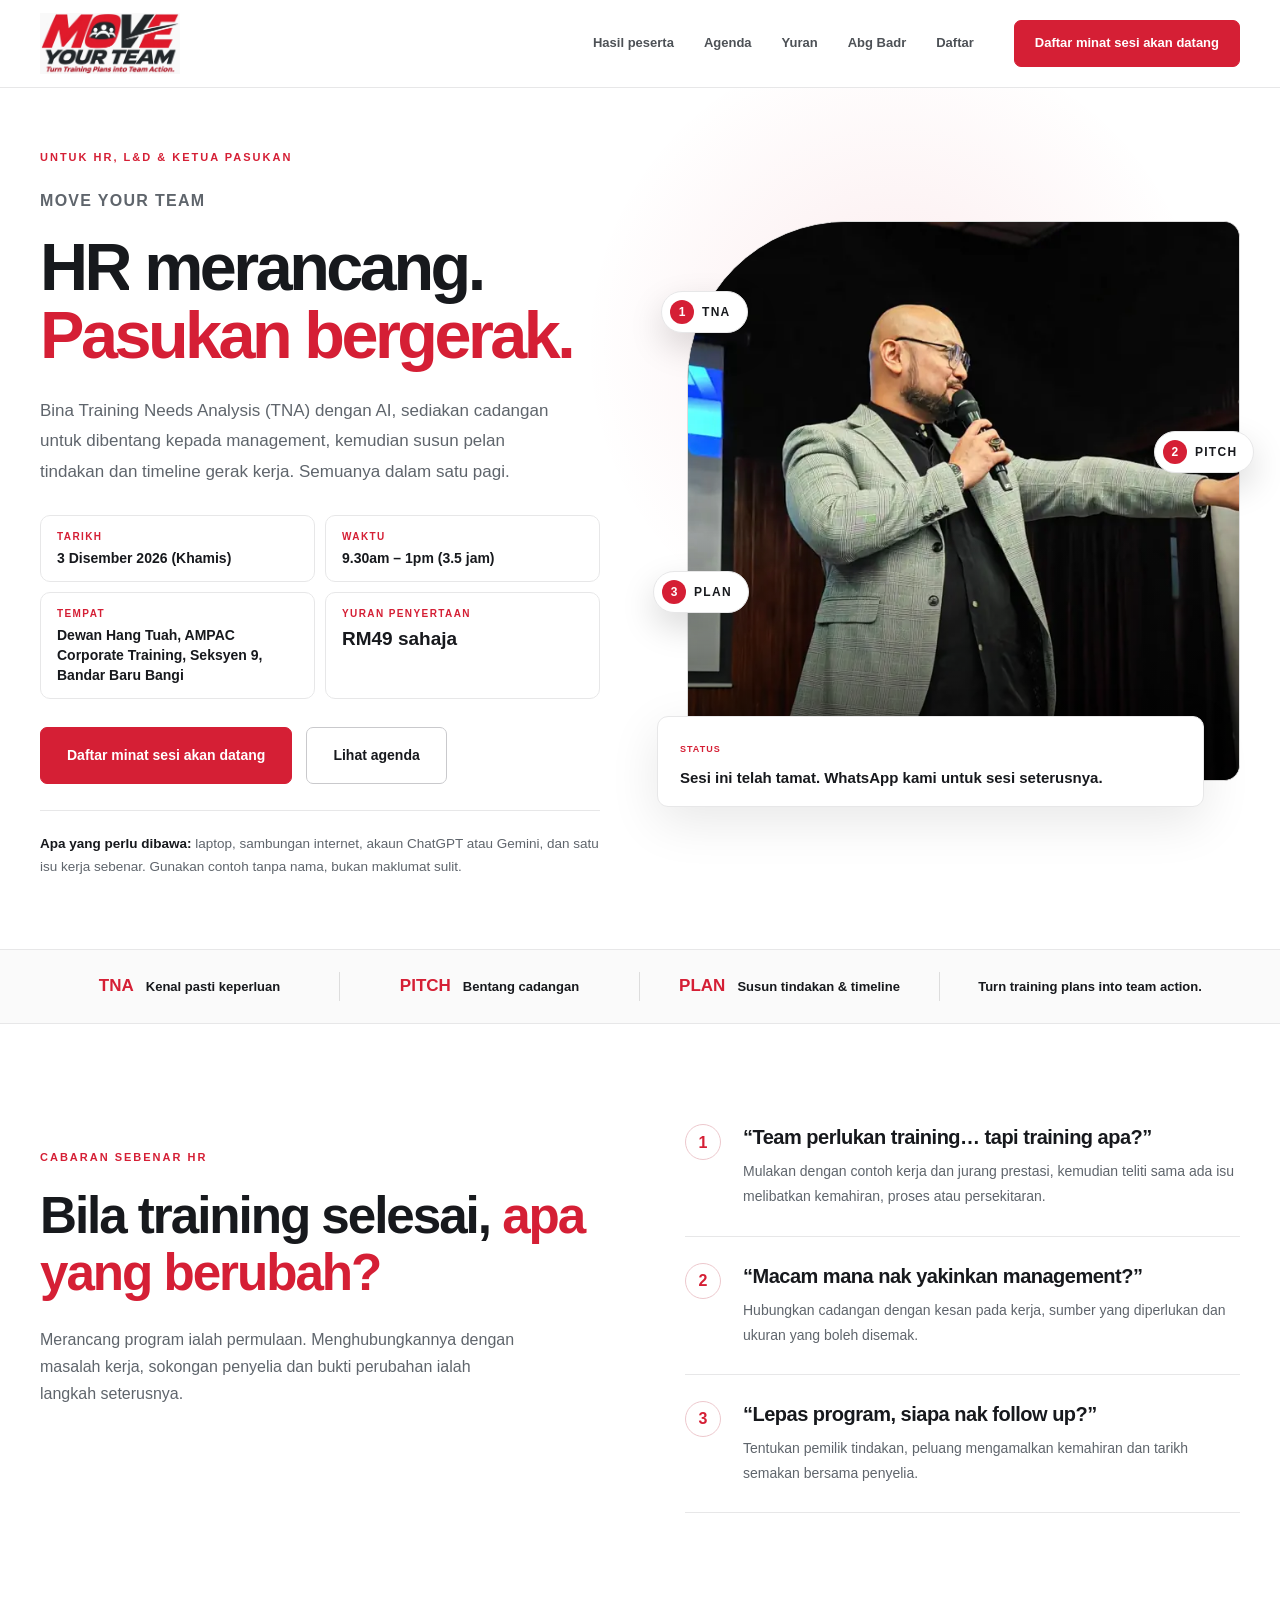
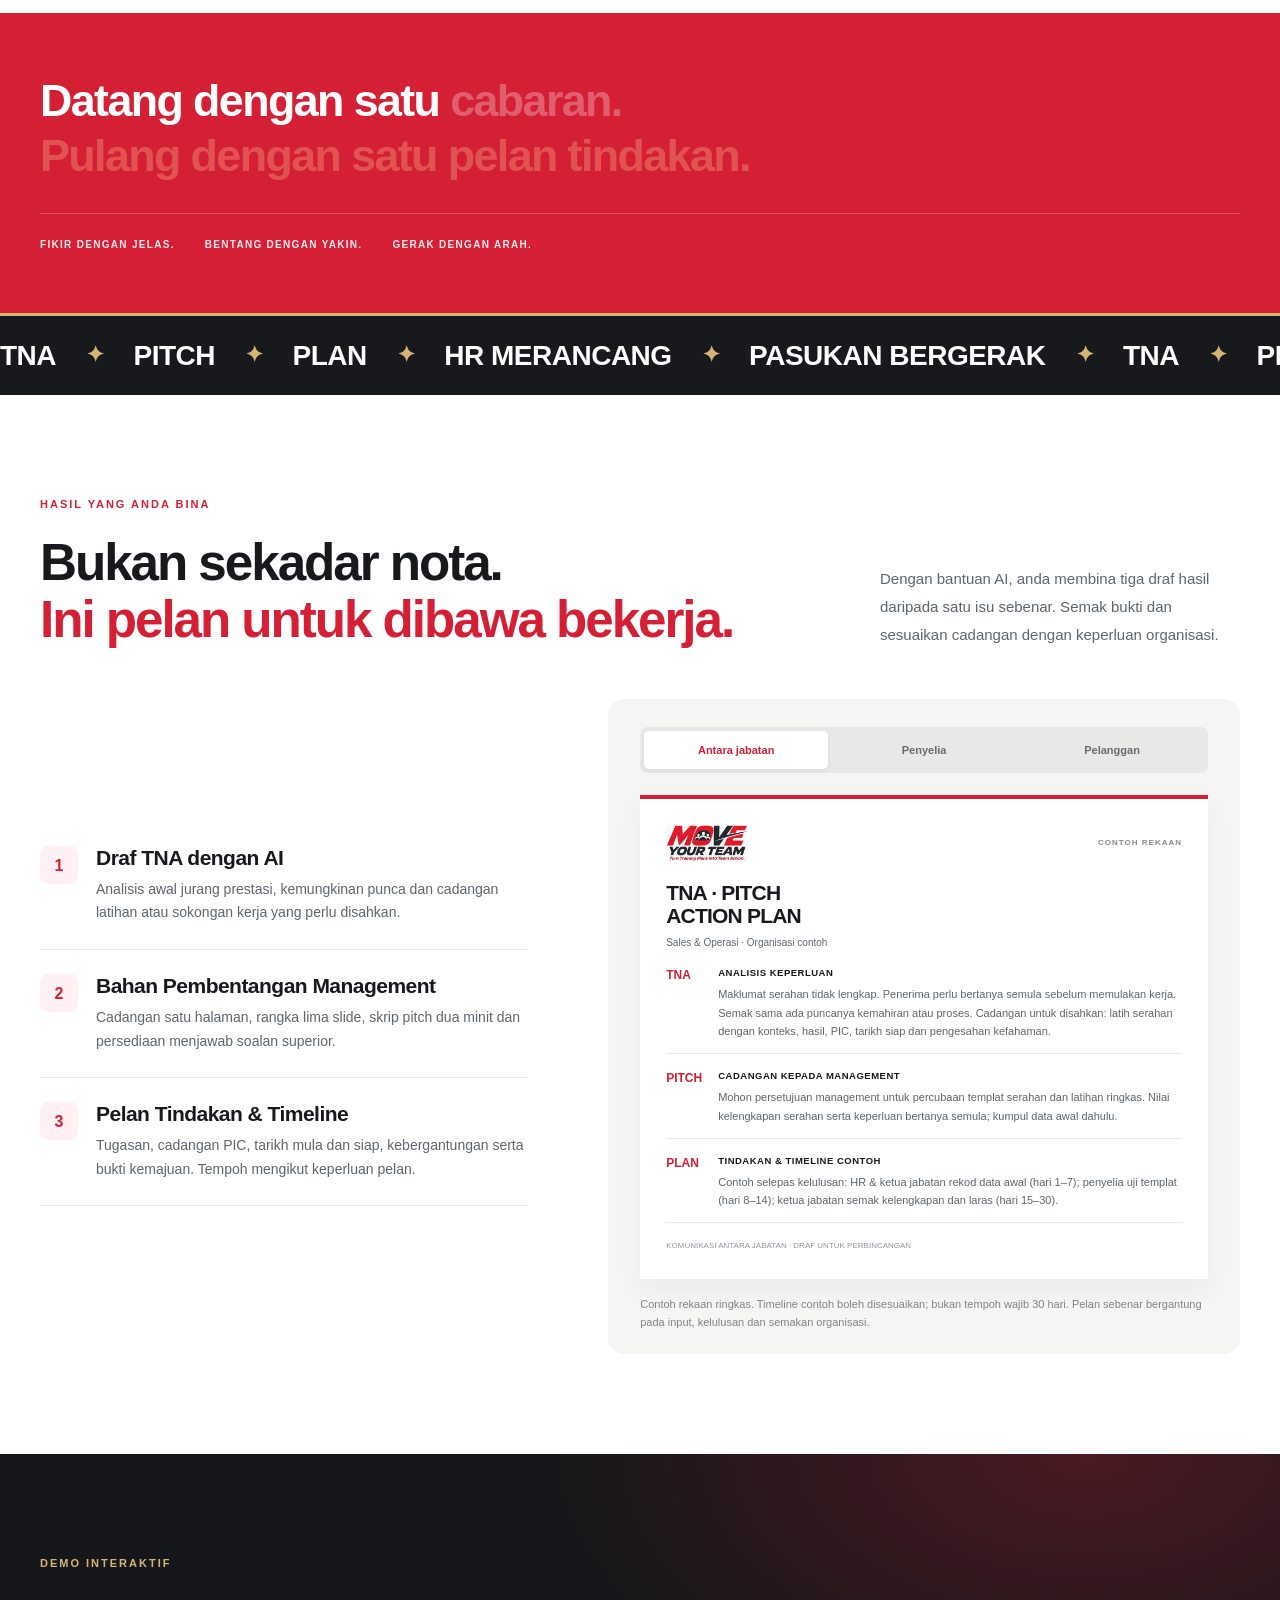
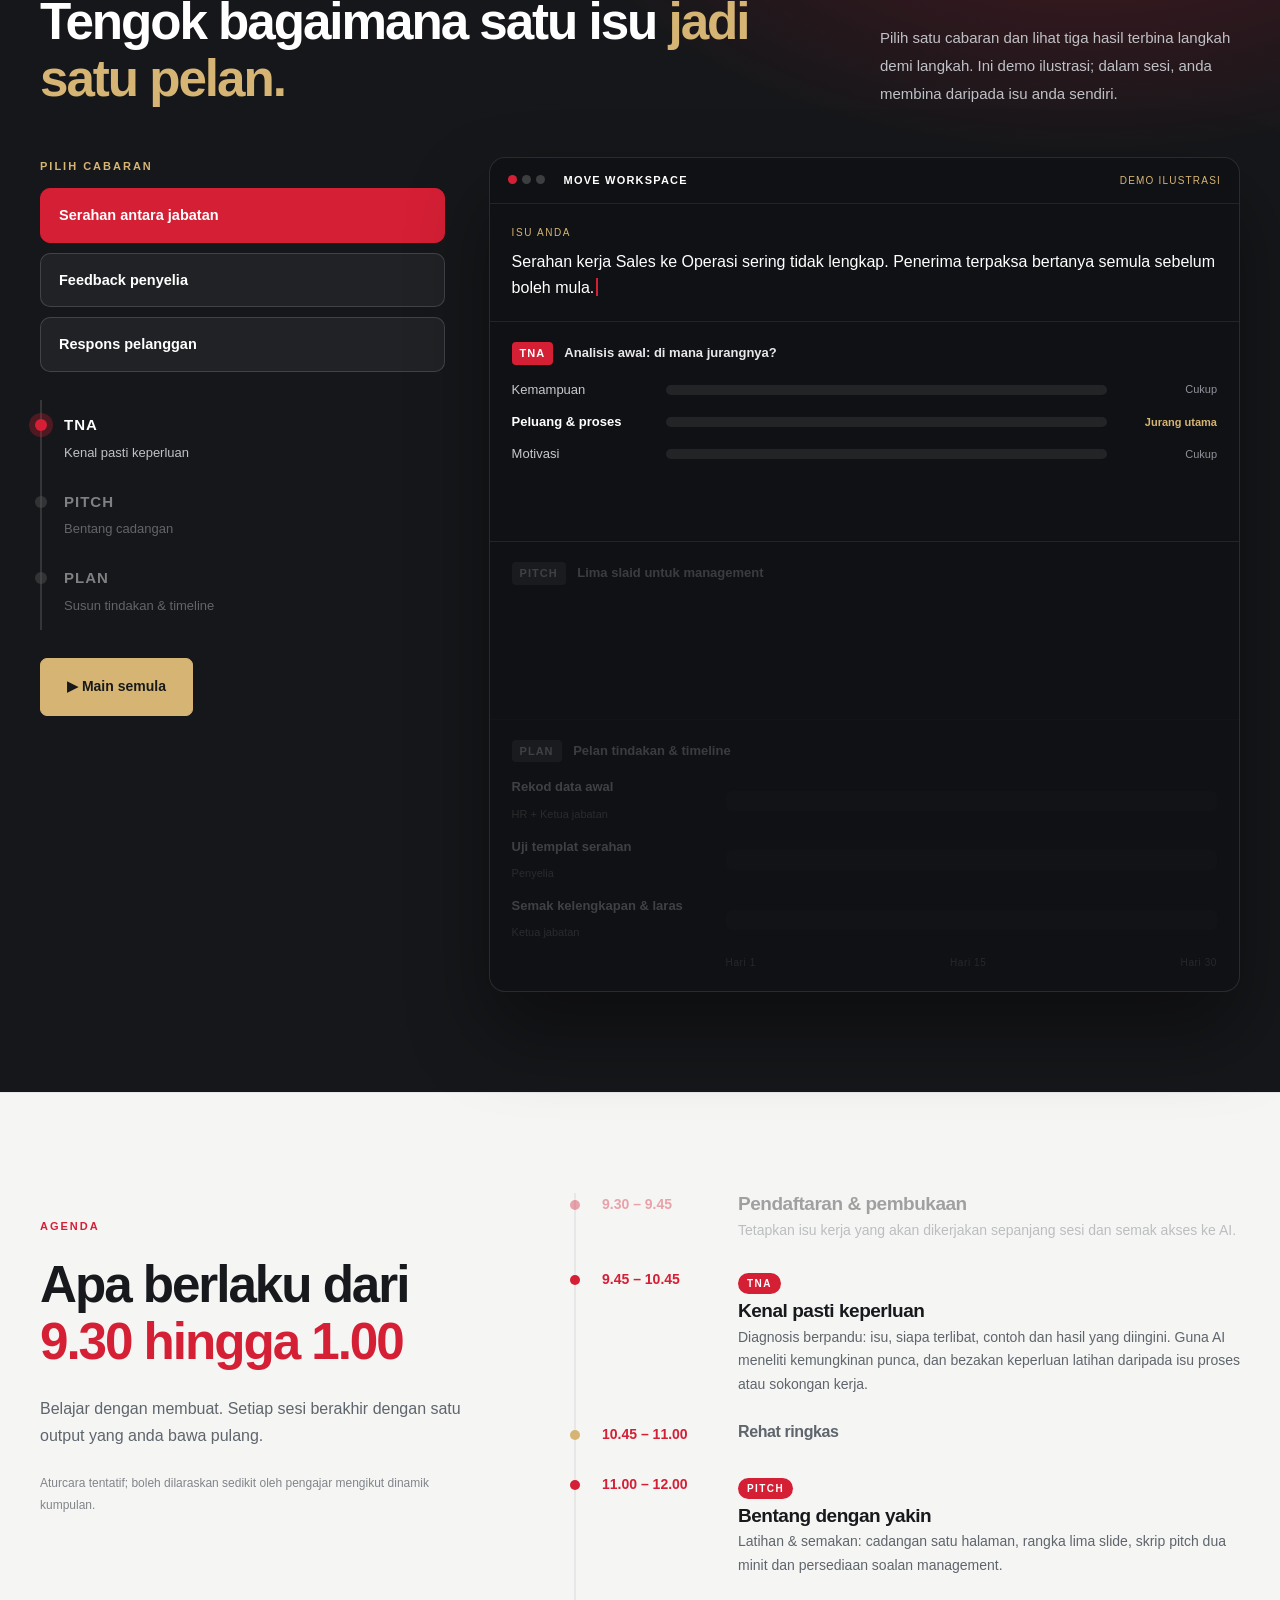
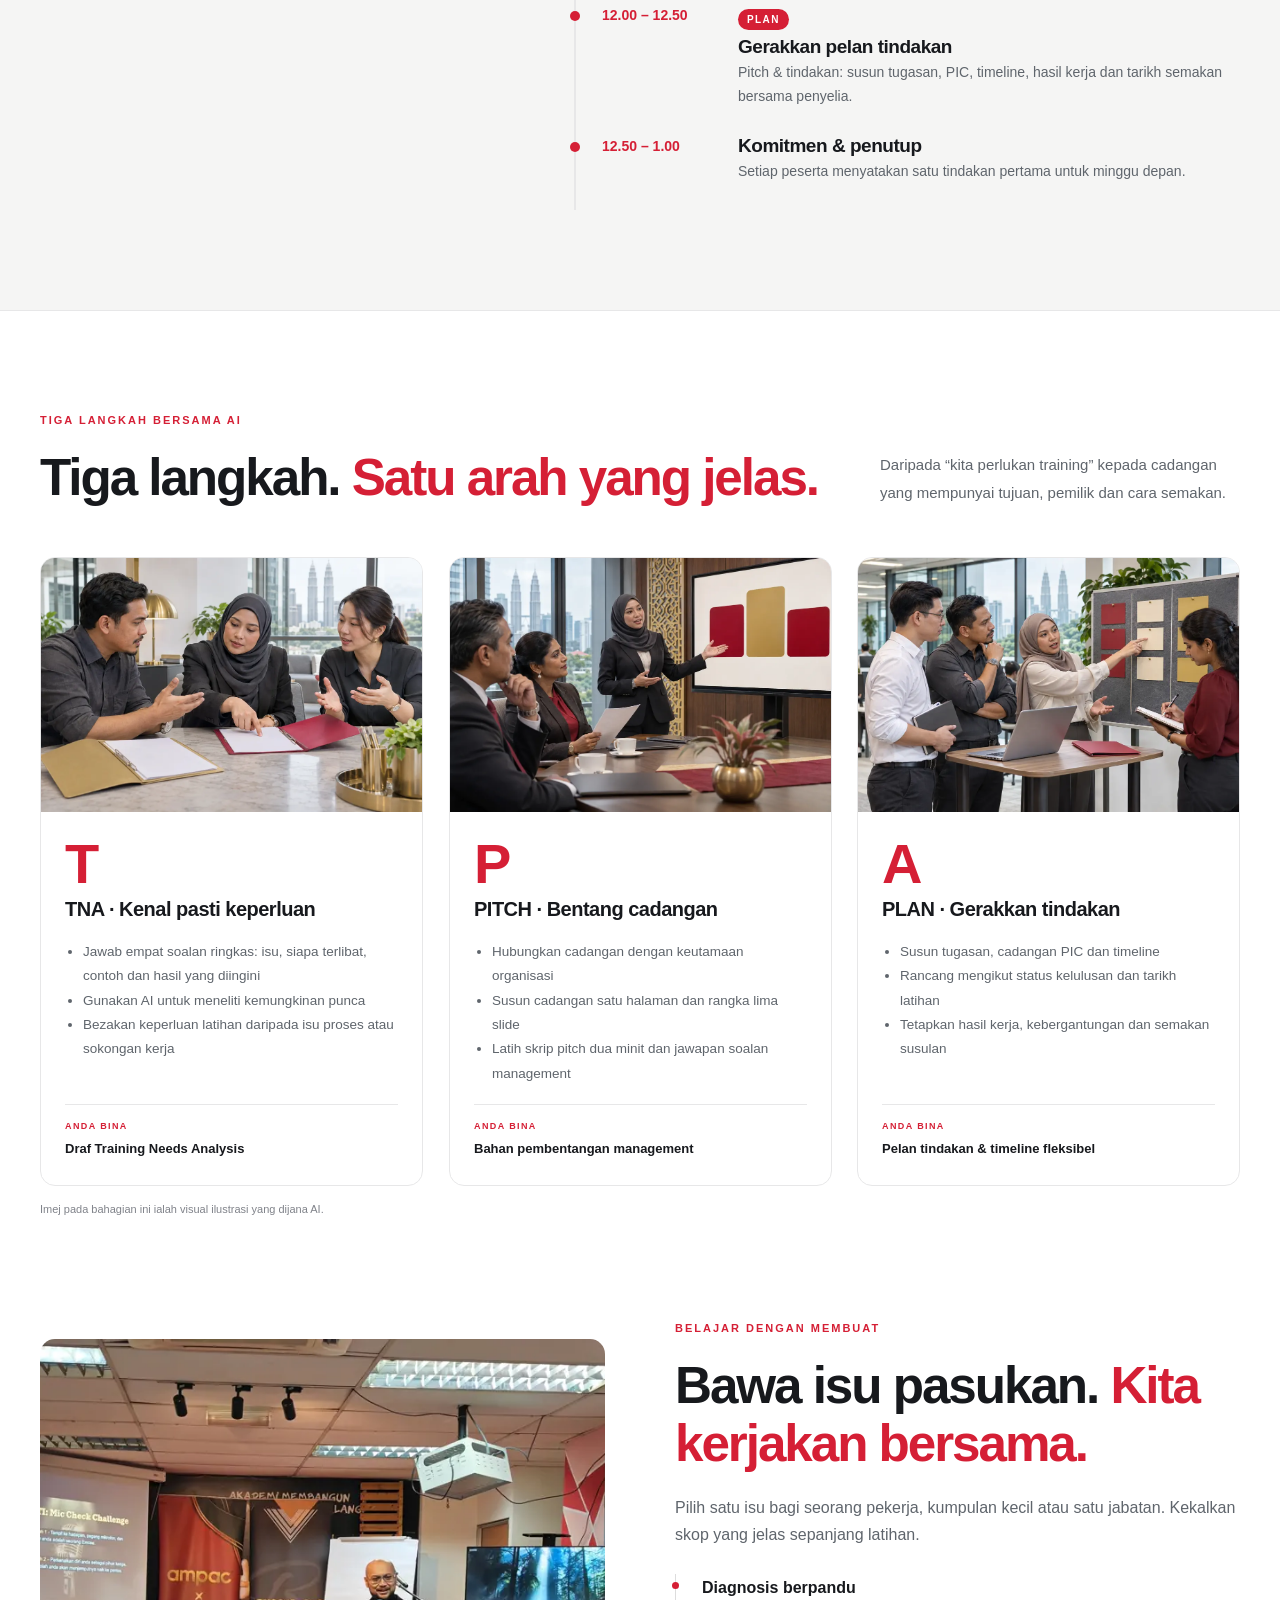
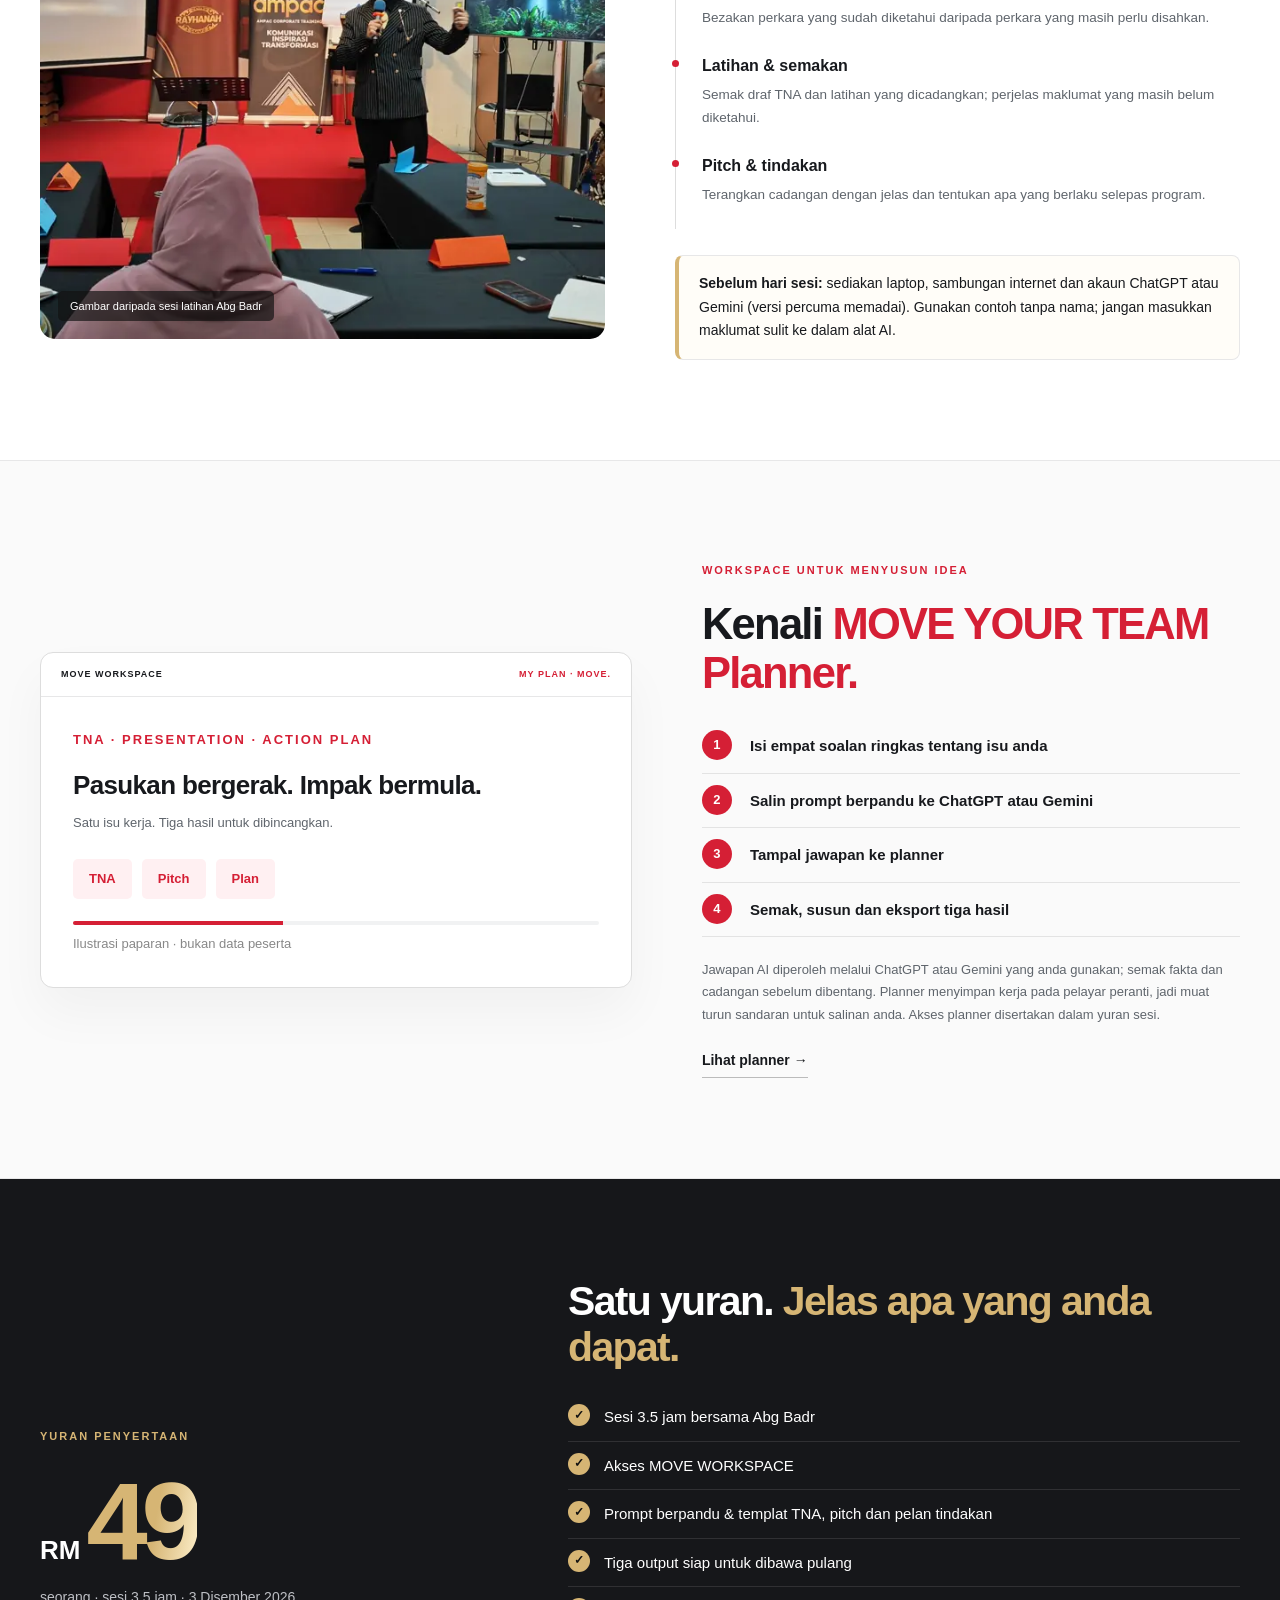
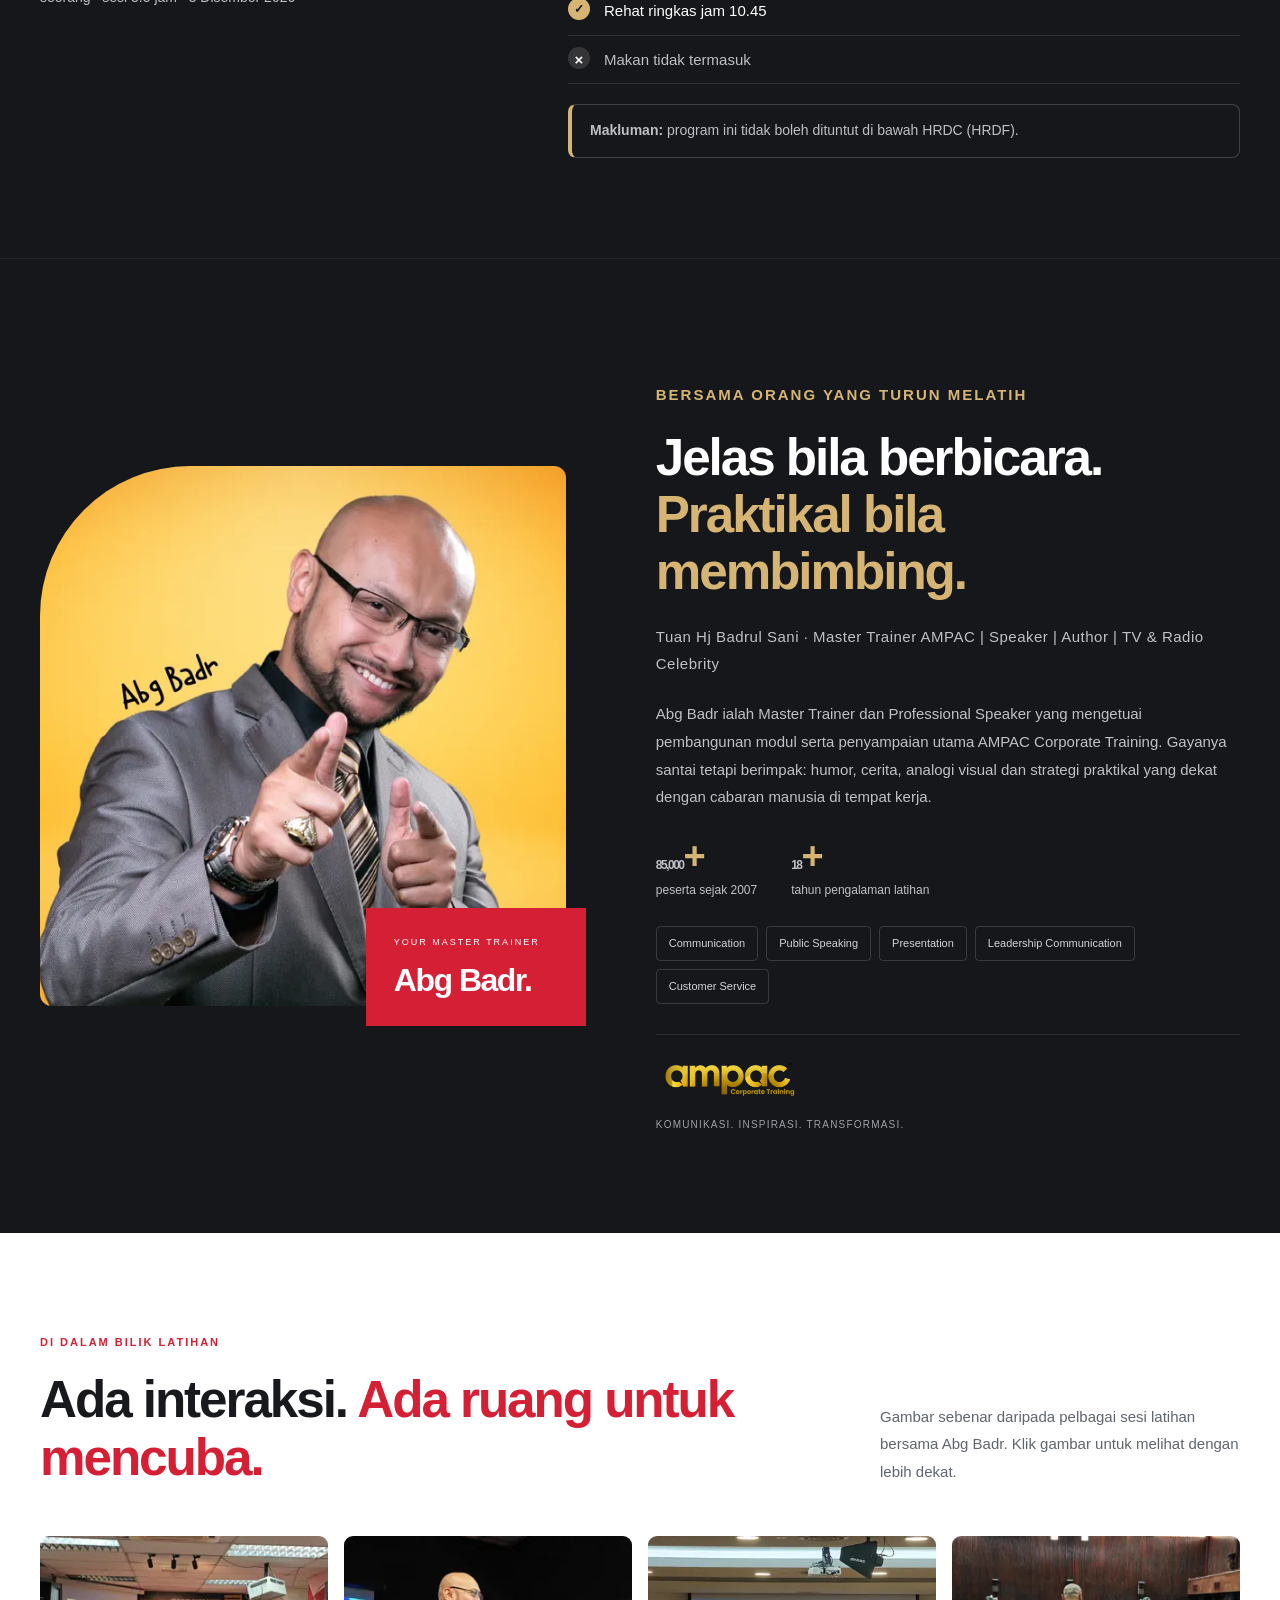
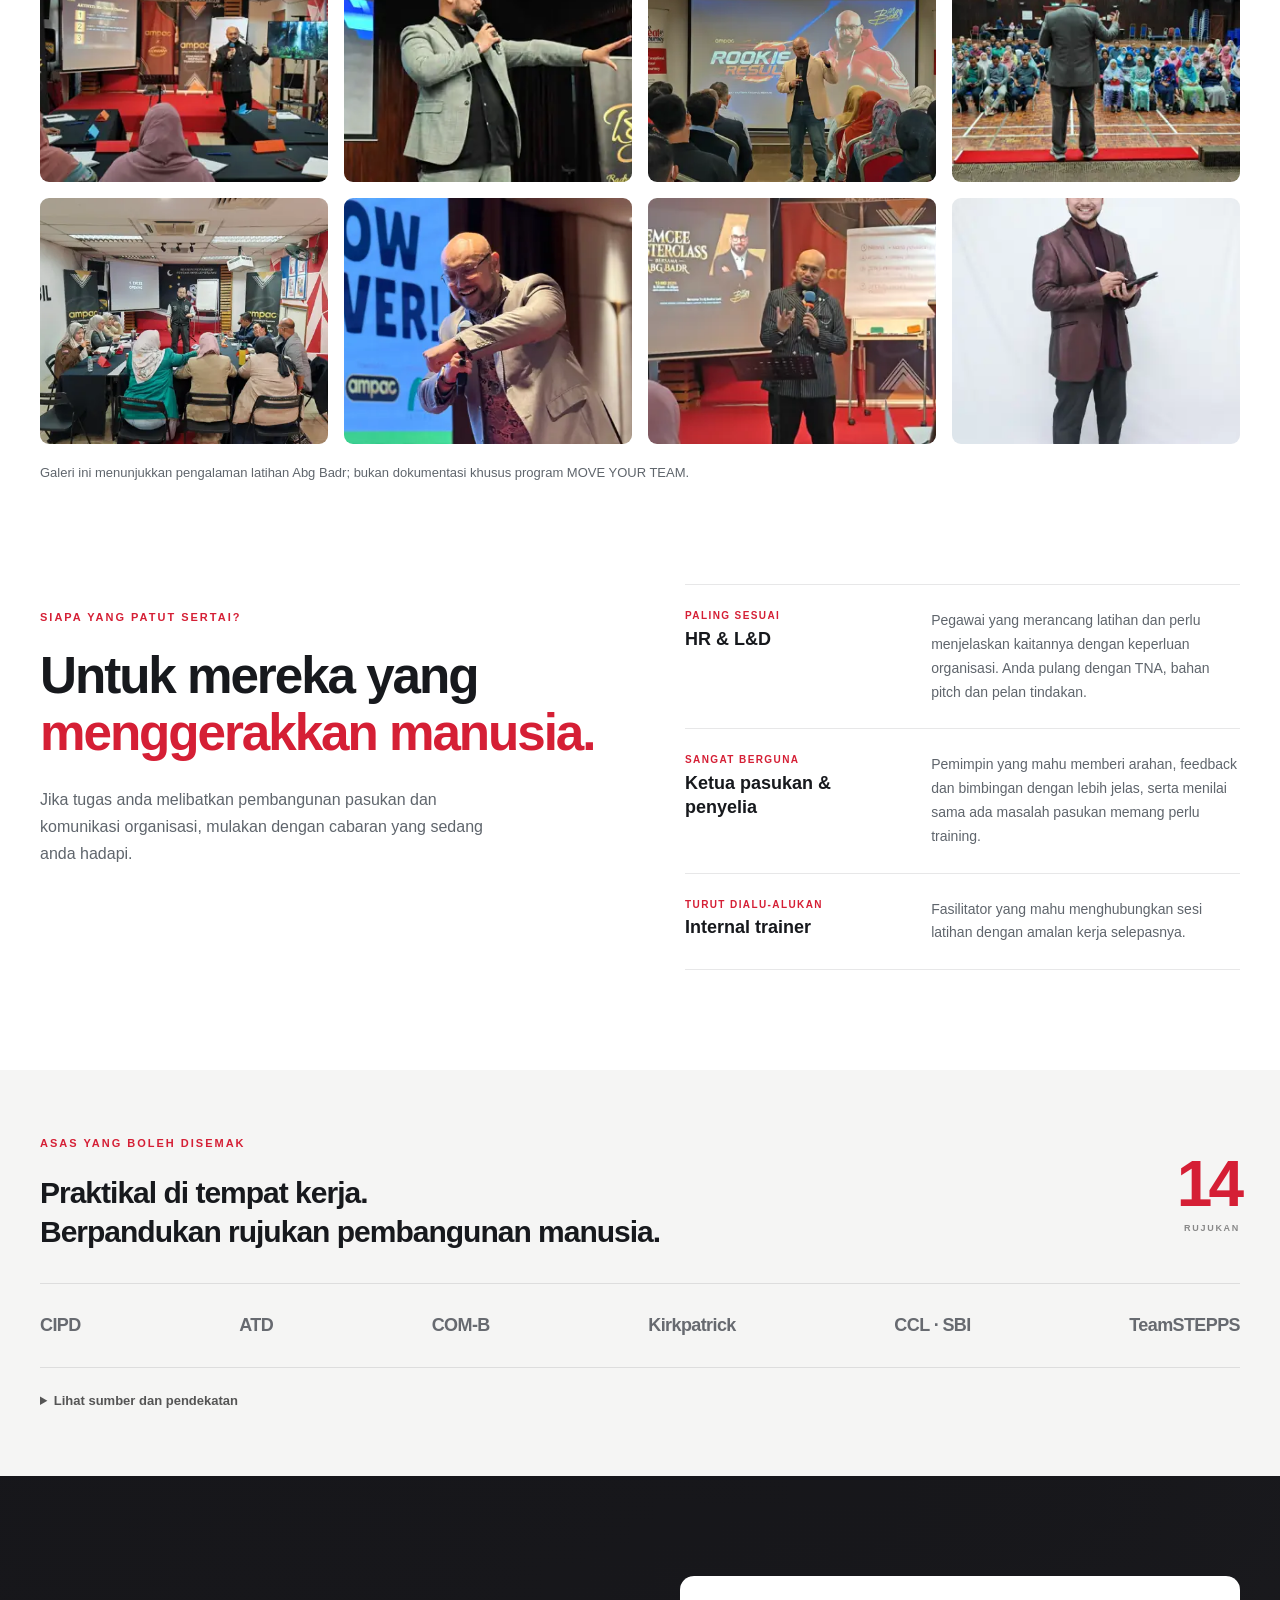
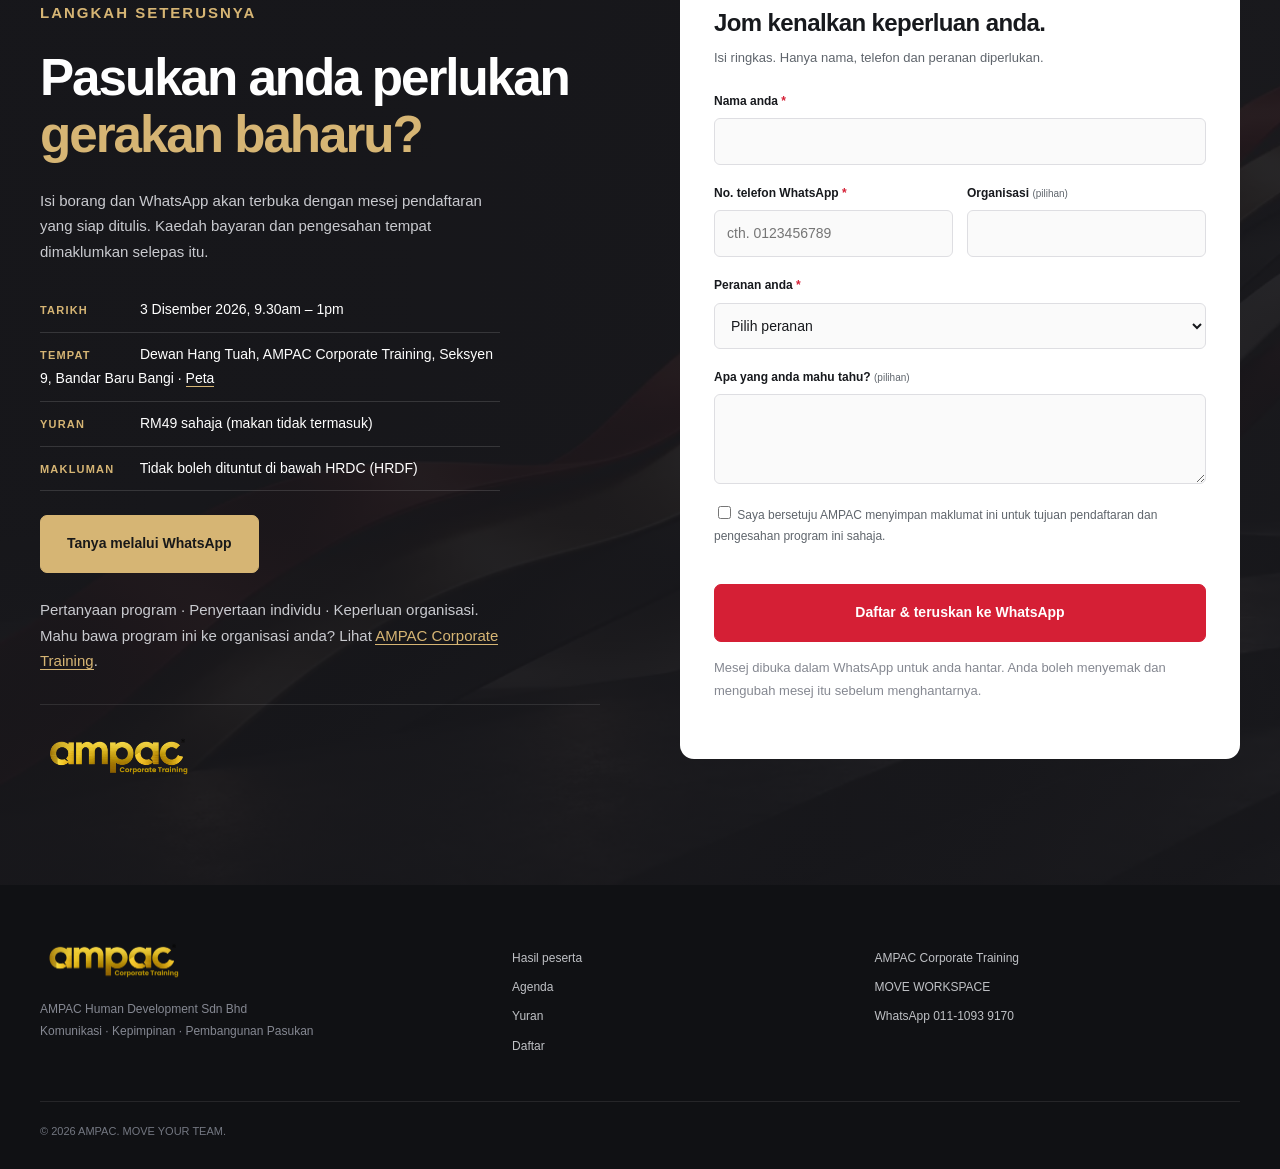
==== commit 9542da95: "Add motion layer and interactive demo to MOVE YOUR TEAM page Hero word reveal and 3D tilt, scroll-li" ====
--- a/index.html
+++ b/index.html
@@ -12,7 +12,8 @@
 <meta property="og:image" content="https://akademiampac.com/moveyourteam/assets/badr-speaking.webp">
 <meta name="theme-color" content="#d51f35">
 <link rel="icon" href="assets/move-logo.webp">
-<link rel="stylesheet" href="styles.css?v=3.0">
+<script>document.documentElement.classList.add("js")</script>
+<link rel="stylesheet" href="styles.css?v=4.0">
 <script type="application/ld+json">
 {"@context":"https://schema.org","@type":"Event",
  "name":"MOVE YOUR TEAM: TNA, Presentation & Action Plan dengan AI",
@@ -25,6 +26,7 @@
 </head>
 <body>
 <a class="skip" href="#utama">Terus ke kandungan</a>
+<div id="progress" aria-hidden="true"></div>
 
 <header class="site-header">
   <div class="wrap nav-wrap">
@@ -44,7 +46,7 @@
     <div class="hero-copy">
       <p class="eyebrow">Untuk HR, L&amp;D &amp; Ketua Pasukan</p>
       <p class="program-name">MOVE YOUR TEAM</p>
-      <h1>HR merancang. <span>Pasukan bergerak.</span></h1>
+      <h1>HR merancang. <span class="accent">Pasukan bergerak.</span></h1>
       <p class="hero-description">Bina Training Needs Analysis (TNA) dengan AI, sediakan cadangan untuk dibentang kepada management, kemudian susun pelan tindakan dan timeline gerak kerja. Semuanya dalam satu pagi.</p>
       <div class="facts">
         <div class="fact"><span>TARIKH</span><strong>3 Disember 2026 (Khamis)</strong></div>
@@ -53,7 +55,7 @@
         <div class="fact price"><span>YURAN PENYERTAAN</span><strong>RM49 sahaja</strong></div>
       </div>
       <div class="hero-buttons">
-        <a class="button" href="#daftar" data-cta>Sertai dengan RM49</a>
+        <a class="button pulse" href="#daftar" data-cta>Sertai dengan RM49</a>
         <a class="button ghost" href="#agenda">Lihat agenda</a>
       </div>
       <p class="bring"><b>Apa yang perlu dibawa:</b> laptop, sambungan internet, akaun ChatGPT atau Gemini, dan satu isu kerja sebenar. Gunakan contoh tanpa nama, bukan maklumat sulit.</p>
@@ -64,9 +66,12 @@
         <div class="photo-shade"></div>
         <div class="hero-photo-label"><i class="label-dot"></i> KOMUNIKASI YANG MENGGERAKKAN TINDAKAN</div>
       </div>
+      <div class="orbit o1" style="--k:1.6" aria-hidden="true"><b>1</b> TNA</div>
+      <div class="orbit o2" style="--k:-1.2" aria-hidden="true"><b>2</b> PITCH</div>
+      <div class="orbit o3" style="--k:2" aria-hidden="true"><b>3</b> PLAN</div>
       <div class="hero-note">
         <span id="cdLabel">SESI BERMULA DALAM</span>
-        <div class="countdown" id="countdown"><div><b id="cdD">--</b><small>Hari</small></div><div><b id="cdH">--</b><small>Jam</small></div><div><b id="cdM">--</b><small>Minit</small></div></div>
+        <div class="countdown" id="countdown"><div><b id="cdD">--</b><small>Hari</small></div><div><b id="cdH">--</b><small>Jam</small></div><div><b id="cdM">--</b><small>Minit</small></div><div><b id="cdS">--</b><small>Saat</small></div></div>
         <div class="cd-state" id="cdState" hidden></div>
         <div class="seats" id="seats" hidden></div>
       </div>
@@ -98,10 +103,12 @@
 
 <section class="manifesto">
   <div class="wrap">
-    <p>Datang dengan satu cabaran.<br><span>Pulang dengan satu pelan tindakan.</span></p>
+    <p>Datang dengan satu cabaran.<br><span class="gold">Pulang dengan satu pelan tindakan.</span></p>
     <div class="manifesto-line"><span>FIKIR DENGAN JELAS.</span><span>BENTANG DENGAN YAKIN.</span><span>GERAK DENGAN ARAH.</span></div>
   </div>
 </section>
+
+<div class="marquee" aria-hidden="true"><div class="track"><span>TNA</span><i>✦</i><span>PITCH</span><i>✦</i><span>PLAN</span><i>✦</i><span>HR MERANCANG</span><i>✦</i><span>PASUKAN BERGERAK</span><i>✦</i><span>TNA</span><i>✦</i><span>PITCH</span><i>✦</i><span>PLAN</span><i>✦</i><span>HR MERANCANG</span><i>✦</i><span>PASUKAN BERGERAK</span><i>✦</i></div><div class="track"><span>TNA</span><i>✦</i><span>PITCH</span><i>✦</i><span>PLAN</span><i>✦</i><span>HR MERANCANG</span><i>✦</i><span>PASUKAN BERGERAK</span><i>✦</i><span>TNA</span><i>✦</i><span>PITCH</span><i>✦</i><span>PLAN</span><i>✦</i><span>HR MERANCANG</span><i>✦</i><span>PASUKAN BERGERAK</span><i>✦</i></div></div>
 
 <section class="section" id="hasil">
   <div class="wrap">
@@ -123,6 +130,38 @@
         </div>
         <div class="plan-paper" id="case-preview" aria-live="polite"></div>
         <p class="illustration-note">Contoh rekaan ringkas. Timeline contoh boleh disesuaikan; bukan tempoh wajib 30 hari. Pelan sebenar bergantung pada input, kelulusan dan semakan organisasi.</p>
+      </div>
+    </div>
+  </div>
+</section>
+
+<section class="section live" id="demo">
+  <div class="wrap">
+    <div class="section-heading">
+      <div><p class="eyebrow gold">Demo interaktif</p><h2>Tengok bagaimana satu isu <em>jadi satu pelan.</em></h2></div>
+      <p>Pilih satu cabaran dan lihat tiga hasil terbina langkah demi langkah. Ini demo ilustrasi; dalam sesi, anda membina daripada isu anda sendiri.</p>
+    </div>
+    <div class="live-grid">
+      <div class="live-left">
+        <p class="live-label">Pilih cabaran</p>
+        <div class="live-chips" role="group" aria-label="Pilih cabaran">
+          <button type="button" class="lchip on" data-live="handover" aria-pressed="true">Serahan antara jabatan</button>
+          <button type="button" class="lchip" data-live="feedback" aria-pressed="false">Feedback penyelia</button>
+          <button type="button" class="lchip" data-live="service" aria-pressed="false">Respons pelanggan</button>
+        </div>
+        <ol class="lsteps">
+          <li class="lstep" data-s="tna"><b>TNA</b><span>Kenal pasti keperluan</span></li>
+          <li class="lstep" data-s="pitch"><b>PITCH</b><span>Bentang cadangan</span></li>
+          <li class="lstep" data-s="plan"><b>PLAN</b><span>Susun tindakan &amp; timeline</span></li>
+        </ol>
+        <button class="button gold" id="liveRun" type="button">▶ Main semula</button>
+      </div>
+      <div class="live-stage">
+        <div class="stage-top"><span class="dots"><i></i><i></i><i></i></span><b>MOVE WORKSPACE</b><em>DEMO ILUSTRASI</em></div>
+        <div class="prompt"><small>ISU ANDA</small><p><span id="typed"></span><i class="caret"></i></p></div>
+        <div class="lpanel" data-p="tna"><h4><b>TNA</b> Analisis awal: di mana jurangnya?</h4><div id="tnaBars" class="bars"></div><p class="tnanote" id="tnaNote"></p></div>
+        <div class="lpanel" data-p="pitch"><h4><b>PITCH</b> Lima slaid untuk management</h4><div class="slides" id="pitchSlides"></div></div>
+        <div class="lpanel" data-p="plan"><h4><b>PLAN</b> Pelan tindakan &amp; timeline</h4><div id="ganttRows" class="gantt"></div><div class="gantt-axis" id="ganttAxis"></div></div>
       </div>
     </div>
   </div>
@@ -211,7 +250,7 @@
   <div class="wrap price-grid">
     <div>
       <p class="eyebrow gold">Yuran penyertaan</p>
-      <div class="price-tag"><small>RM</small>49</div>
+      <div class="price-tag"><small>RM</small><span data-count="49">49</span></div>
       <p class="price-sub">seorang · sesi 3.5 jam · 3 Disember 2026</p>
     </div>
     <div>
@@ -240,7 +279,7 @@
       <h2>Jelas bila berbicara. <em>Praktikal bila membimbing.</em></h2>
       <p class="trainer-role">Tuan Hj Badrul Sani · Master Trainer AMPAC | Speaker | Author | TV &amp; Radio Celebrity</p>
       <p>Abg Badr ialah Master Trainer dan Professional Speaker yang mengetuai pembangunan modul serta penyampaian utama AMPAC Corporate Training. Gayanya santai tetapi berimpak: humor, cerita, analogi visual dan strategi praktikal yang dekat dengan cabaran manusia di tempat kerja.</p>
-      <div class="stats"><div><b>85,000+</b><span>peserta sejak 2007</span></div><div><b>18+</b><span>tahun pengalaman latihan</span></div></div>
+      <div class="stats"><div><b><span data-count="85000">85,000</span>+</b><span>peserta sejak 2007</span></div><div><b><span data-count="18">18</span>+</b><span>tahun pengalaman latihan</span></div></div>
       <div class="chips"><span>Communication</span><span>Public Speaking</span><span>Presentation</span><span>Leadership Communication</span><span>Customer Service</span></div>
       <div class="trainer-signoff"><img src="assets/ampac-corporate-training-dark.webp" alt="AMPAC Corporate Training" width="150" height="49" loading="lazy"><span>KOMUNIKASI. INSPIRASI. TRANSFORMASI.</span></div>
     </div>
@@ -357,7 +396,8 @@
   <div class="lightbox-bottom"><button id="previous-photo" type="button">← Sebelum</button><p id="photo-caption"></p><button id="next-photo" type="button">Seterusnya →</button></div>
 </dialog>
 
-<script src="sources.js?v=3.0"></script>
-<script src="app.js?v=3.0"></script>
+<script src="sources.js?v=4.0"></script>
+<script src="app.js?v=4.0"></script>
+<script src="fx.js?v=4.0"></script>
 </body>
 </html>
--- a/styles.css
+++ b/styles.css
@@ -47,7 +47,7 @@
 .hero-grid{display:grid;grid-template-columns:1.06fr 1fr;gap:60px;align-items:center}
 .program-name{font-size:16px;font-weight:800;letter-spacing:1.3px;margin-bottom:20px}
 .hero h1{font-size:clamp(44px,5.2vw,72px);line-height:1.02;letter-spacing:-3.5px;max-width:650px}
-.hero h1 span{color:var(--red)}
+.hero h1 .accent{color:var(--red)}
 .hero-description{max-width:520px;margin-top:26px;font-size:17px;line-height:1.8}
 .facts{display:grid;grid-template-columns:repeat(2,1fr);gap:10px;margin-top:28px;max-width:560px}
 .fact{border:1px solid var(--line);border-radius:10px;padding:12px 16px;background:#fff}
@@ -90,7 +90,7 @@
 
 .manifesto{background:var(--red);color:#fff;padding:60px 0}
 .manifesto p{font-size:clamp(28px,3.5vw,48px);font-weight:700;line-height:1.22;letter-spacing:-1.6px;color:#fff}
-.manifesto p span{color:#ffda9c}
+.manifesto p .gold{color:#ffda9c}
 .manifesto-line{display:flex;gap:30px;flex-wrap:wrap;margin-top:30px;padding-top:22px;border-top:1px solid #ffffff38;font-size:10px;letter-spacing:1.3px;color:#ffffffe8;font-weight:700}
 
 .section-heading{display:flex;justify-content:space-between;gap:60px;align-items:flex-end;margin-bottom:50px}
@@ -245,10 +245,15 @@
 .research-details{margin-top:22px}
 .research-details>summary{font-size:13px;font-weight:700;cursor:pointer;color:#555}
 .research-details[open]>summary{margin-bottom:22px}
-#references-list{display:grid;grid-template-columns:1fr 1fr;gap:12px 44px}
-#references-list a{font-size:12px;border-bottom:1px solid #ddd;padding-bottom:11px}
-#references-list a:hover{color:var(--red)}
-#references-list span{display:block;font-size:10px;color:#85888e}
+#references-list{display:grid;grid-template-columns:1fr;gap:0}
+.ref{display:grid;grid-template-columns:44px 1fr auto;gap:16px;padding:20px 0;border-bottom:1px solid #ddd;align-items:start}
+.ref-no{font-size:13px;font-weight:800;color:var(--red);padding-top:2px}
+.ref-title{font-size:15px;font-weight:700;line-height:1.4;border-bottom:1px solid #ccc}
+.ref-title:hover{color:var(--red);border-color:var(--red)}
+.ref-meta{display:block;font-size:11px;color:#85888e;margin:6px 0 10px}
+.ref p{font-size:13.5px;line-height:1.75;margin-top:4px}
+.ref p b{color:var(--ink)}
+.ref-step{font-size:10px;font-weight:700;letter-spacing:1.2px;text-transform:uppercase;background:#fff;border:1px solid var(--line);border-radius:99px;padding:3px 10px;color:var(--red);white-space:nowrap}
 
 /* daftar */
 .contact{background:linear-gradient(90deg,#17171bf5,#17171bed),url('assets/team-momentum.webp') center/cover;color:#fff}
@@ -313,7 +318,8 @@
  .trainer-photo img{height:440px}
  .trainer-nameplate{right:0}
  .footer-main{grid-template-columns:1fr;gap:28px}
- #references-list{grid-template-columns:1fr}
+ .ref{grid-template-columns:32px 1fr}
+ .ref-step{grid-column:2;justify-self:start}
  .research-heading{flex-direction:column;align-items:flex-start}
  .reference-count{text-align:left}
  .menu-toggle{display:block;margin-left:auto}
@@ -341,3 +347,158 @@
  footer{padding-bottom:90px}
 }
 @media(prefers-reduced-motion:reduce){*{transition:none!important;scroll-behavior:auto!important}}
+
+/* =====================================================================
+   WOW LAYER: gerakan, demo interaktif. Semua dimatikan bila
+   pengguna memilih prefers-reduced-motion.
+   ===================================================================== */
+#progress{position:fixed;top:0;left:0;right:0;height:3px;z-index:60;background:linear-gradient(90deg,var(--red),var(--gold));transform:scaleX(0);transform-origin:0 50%}
+.button{position:relative;overflow:hidden;translate:var(--tx,0) var(--ty,0);transition:background .2s,transform .2s,translate .25s}
+.button::before{content:"";position:absolute;inset:0;background:linear-gradient(110deg,transparent 30%,rgba(255,255,255,.35) 50%,transparent 70%);translate:-130% 0;transition:translate .7s;pointer-events:none}
+.button:hover::before{translate:130% 0}
+.button.pulse{animation:ring 2.6s infinite}
+.button.pulse:hover{animation:none}
+@keyframes ring{0%{box-shadow:0 0 0 0 rgba(213,31,53,.55)}70%,100%{box-shadow:0 0 0 18px rgba(213,31,53,0)}}
+
+/* reveal */
+.js .reveal{opacity:0;translate:0 34px;transition:opacity .9s cubic-bezier(.2,.7,.2,1) var(--d,0ms),translate .9s cubic-bezier(.2,.7,.2,1) var(--d,0ms)}
+.js .reveal.in{opacity:1;translate:0 0}
+
+/* hero */
+.hero{position:relative}
+.hero::before{content:"";position:absolute;inset:0;background:radial-gradient(520px circle at var(--mx,70%) var(--my,30%),rgba(213,31,53,.09),transparent 60%);pointer-events:none}
+.hero .wrap{position:relative}
+.js .hero-copy>*{animation:up .9s cubic-bezier(.2,.7,.2,1) both}
+.js .hero-copy>h1{animation:none}
+.js .hero-copy>:nth-child(1){animation-delay:.05s}.js .hero-copy>:nth-child(2){animation-delay:.15s}
+.js .hero-copy>:nth-child(4){animation-delay:.85s}.js .hero-copy>:nth-child(5){animation-delay:1s}
+.js .hero-copy>:nth-child(6){animation-delay:1.15s}.js .hero-copy>:nth-child(7){animation-delay:1.3s}
+@keyframes up{from{opacity:0;translate:0 26px}to{opacity:1;translate:0 0}}
+.w{display:inline-block;overflow:hidden;vertical-align:bottom;padding-bottom:.14em;margin-bottom:-.14em}
+.w>span{display:inline-block;translate:0 115%;animation:rise 1s cubic-bezier(.2,.85,.2,1) forwards;animation-delay:calc(var(--i)*110ms + 250ms)}
+@keyframes rise{to{translate:0 0}}
+.hero-art{transform:perspective(1100px) rotateX(var(--rx,0deg)) rotateY(var(--ry,0deg));transition:transform .25s ease-out}
+.js .hero-photo{animation:arch 1.3s cubic-bezier(.7,0,.2,1) .2s both}
+@keyframes arch{from{clip-path:inset(100% 0 0 0)}to{clip-path:inset(0 0 0 0)}}
+.hero-photo img{animation:kb 22s ease-in-out infinite alternate;transform-origin:62% 38%}
+@keyframes kb{from{scale:1}to{scale:1.09}}
+.js .hero-note{animation:up .9s cubic-bezier(.2,.7,.2,1) 1.2s both}
+.orbit{position:absolute;z-index:3;background:#fff;border:1px solid var(--line);border-radius:99px;padding:8px 16px 8px 8px;font-size:12px;font-weight:800;letter-spacing:1.3px;color:var(--ink);box-shadow:0 14px 34px #00000026;display:flex;align-items:center;gap:8px;translate:calc(var(--px,0px)*var(--k,1)) calc(var(--py,0px)*var(--k,1));animation:float 5.5s ease-in-out infinite;transition:translate .3s ease-out}
+.orbit b{display:grid;place-items:center;width:24px;height:24px;border-radius:50%;background:var(--red);color:#fff;font-size:12px;letter-spacing:0}
+.o1{left:-26px;top:70px}.o2{right:-14px;top:210px;animation-delay:-1.8s}.o3{left:-34px;top:350px;animation-delay:-3.4s}
+@keyframes float{0%,100%{transform:translateY(0)}50%{transform:translateY(-12px)}}
+.countdown b.tk{animation:tick .45s cubic-bezier(.2,.8,.2,1)}
+@keyframes tick{0%{transform:translateY(-55%);opacity:0}100%{transform:none;opacity:1}}
+.countdown div{min-width:62px;padding:6px 10px}
+
+/* marquee */
+.marquee{background:var(--ink);color:#fff;overflow:hidden;white-space:nowrap;display:flex;padding:16px 0;border-top:3px solid var(--gold)}
+.marquee .track{display:flex;flex-shrink:0;align-items:center;gap:30px;padding-right:30px;animation:slide 32s linear infinite;font-size:clamp(18px,2.4vw,28px);font-weight:800;letter-spacing:-.5px}
+.marquee i{color:var(--gold);font-style:normal;font-size:.8em}
+.marquee:hover .track{animation-play-state:paused}
+@keyframes slide{to{transform:translateX(-100%)}}
+
+/* manifesto: perkataan menyala ikut skrol */
+.mw{opacity:.28;transition:opacity .35s}
+.mw.lit{opacity:1}
+.manifesto p .gold{color:#ffda9c}
+
+/* kad 3D */
+.move-card{position:relative;transform:perspective(900px) rotateX(var(--rx,0deg)) rotateY(var(--ry,0deg));transition:transform .25s ease-out,box-shadow .3s,opacity .9s,translate .9s}
+.move-card:hover{box-shadow:0 26px 50px #0000001f}
+.move-card::after{content:"";position:absolute;inset:0;background:radial-gradient(280px circle at var(--gx,50%) var(--gy,0%),rgba(255,255,255,.4),transparent 60%);opacity:0;transition:opacity .25s;pointer-events:none}
+.move-card:hover::after{opacity:1}
+.move-card img{transition:scale .8s cubic-bezier(.2,.7,.2,1)}
+.move-card:hover img{scale:1.06}
+
+/* agenda */
+.agenda{position:relative}
+.agenda-fill{position:absolute;left:-2px;top:0;width:2px;height:0;background:linear-gradient(var(--red),var(--gold));box-shadow:0 0 14px rgba(213,31,53,.6)}
+.js .slot{opacity:.38;transition:opacity .5s}
+.js .slot.on{opacity:1}
+.slot::before{transition:transform .4s,box-shadow .4s}
+.slot.on::before{transform:scale(1.6);box-shadow:0 0 0 5px rgba(213,31,53,.18)}
+
+/* kira naik */
+.price-tag span{display:inline-block;background:linear-gradient(100deg,var(--gold) 30%,#fff2cf 50%,var(--gold) 70%);background-size:220% 100%;-webkit-background-clip:text;background-clip:text;color:transparent;animation:shine 4s linear infinite}
+@keyframes shine{to{background-position:-220% 0}}
+.stats b span{font-variant-numeric:tabular-nums}
+
+/* konfeti */
+.confetti{position:fixed;inset:0;z-index:200;pointer-events:none}
+
+/* ---------- DEMO INTERAKTIF ---------- */
+.live{background:radial-gradient(900px 500px at 85% 0%,rgba(213,31,53,.28),transparent 60%),var(--dark);color:#fff}
+.live h2{color:#fff}.live h2 em{color:var(--gold)}
+.live .section-heading>p{color:#c0c1c6}
+.live-grid{display:grid;grid-template-columns:.7fr 1.3fr;gap:44px;align-items:start}
+.live-label{font-size:11px;letter-spacing:2px;font-weight:700;color:var(--gold);margin-bottom:12px;text-transform:uppercase}
+.live-chips{display:flex;flex-direction:column;gap:10px;margin-bottom:28px}
+.lchip{text-align:left;background:#ffffff0d;border:1px solid #ffffff26;color:#fff;border-radius:10px;padding:14px 18px;font-weight:700;font-size:14.5px;transition:background .25s,border-color .25s,transform .25s}
+.lchip:hover{background:#ffffff1a;transform:translateX(4px)}
+.lchip.on{background:var(--red);border-color:var(--red)}
+.lsteps{list-style:none;padding:0;margin:0 0 28px;border-left:2px solid #ffffff22}
+.lstep{padding:12px 0 12px 22px;position:relative;opacity:.45;transition:opacity .4s}
+.lstep::before{content:"";position:absolute;left:-7px;top:19px;width:12px;height:12px;border-radius:50%;background:#555;transition:background .3s,box-shadow .3s}
+.lstep b{display:block;font-size:15px;letter-spacing:1px}
+.lstep span{font-size:13px;color:#c0c1c6}
+.lstep.on{opacity:1}.lstep.on::before{background:var(--red);box-shadow:0 0 0 6px rgba(213,31,53,.3)}
+.lstep.done{opacity:.9}.lstep.done::before{background:var(--gold)}
+.live-stage{background:#101114;border:1px solid #ffffff1c;border-radius:16px;overflow:hidden;box-shadow:0 40px 80px #00000066}
+.stage-top{display:flex;align-items:center;gap:14px;padding:13px 18px;border-bottom:1px solid #ffffff14;font-size:11px;letter-spacing:1.2px}
+.stage-top .dots i{display:inline-block;width:9px;height:9px;border-radius:50%;background:#ffffff30;margin-right:5px}
+.stage-top .dots i:first-child{background:var(--red)}
+.stage-top em{margin-left:auto;font-style:normal;color:var(--gold);font-size:10px}
+.prompt{padding:20px 22px;border-bottom:1px solid #ffffff14;min-height:112px}
+.prompt small{display:block;font-size:10px;letter-spacing:1.6px;color:var(--gold);margin-bottom:8px}
+.prompt p{font-size:16px;line-height:1.6;color:#fff;min-height:52px}
+.caret{display:inline-block;width:2px;height:1.1em;background:var(--red);vertical-align:-3px;margin-left:2px;animation:blink 1s steps(2) infinite}
+@keyframes blink{50%{opacity:0}}
+.lpanel{padding:20px 22px;border-bottom:1px solid #ffffff14;opacity:.2;filter:grayscale(1);transition:opacity .6s,filter .6s}
+.lpanel:last-child{border-bottom:0}
+.lpanel.on{opacity:1;filter:none}
+.lpanel h4{font-size:13px;margin:0 0 14px;color:#e8e8ea;font-weight:700}
+.lpanel h4 b{display:inline-block;background:var(--red);color:#fff;border-radius:4px;padding:2px 8px;font-size:11px;letter-spacing:1px;margin-right:8px}
+.brow{display:grid;grid-template-columns:140px 1fr 96px;gap:14px;align-items:center;margin-bottom:10px;font-size:13px}
+.bl{color:#c8c9ce}
+.btrack{height:10px;background:#ffffff14;border-radius:9px;overflow:hidden}
+.btrack i{display:block;height:100%;width:0;background:#6d7078;border-radius:9px;transition:width 1.3s cubic-bezier(.2,.8,.2,1)}
+.brow.main .btrack i{background:linear-gradient(90deg,var(--red),#ff5a6e)}
+.go .btrack i{width:var(--w)}
+.bv{font-size:11px;color:#8f929a;text-align:right}
+.brow.main .bv{color:var(--gold);font-weight:700}
+.brow.main .bl{color:#fff;font-weight:700}
+.tnanote{font-size:13px;color:#b9bbc2;line-height:1.7;margin-top:12px;opacity:0;transition:opacity .8s 1s}
+.go .tnanote{opacity:1}
+.slides{display:grid;grid-template-columns:repeat(5,1fr);gap:10px}
+.slide{aspect-ratio:4/3;background:#fff;color:var(--ink);border-radius:7px;padding:10px;display:flex;flex-direction:column;justify-content:space-between;font-size:11px;line-height:1.35;font-weight:700;opacity:0;translate:0 22px;rotate:-4deg;transition:opacity .5s,translate .6s cubic-bezier(.2,.8,.2,1),rotate .6s;transition-delay:calc(var(--i)*140ms);border-top:3px solid var(--red)}
+.slide b{color:var(--red);font-size:14px}
+.go .slide{opacity:1;translate:0 0;rotate:0deg}
+.grow{display:grid;grid-template-columns:200px 1fr;gap:14px;align-items:center;margin-bottom:10px}
+.gl b{display:block;font-size:13px;color:#fff}.gl small{font-size:11px;color:#8f929a}
+.gtrack{height:20px;background:#ffffff0f;border-radius:6px;position:relative}
+.gtrack i{position:absolute;top:0;bottom:0;left:var(--s);width:0;border-radius:6px;background:linear-gradient(90deg,var(--gold),#f0d9a8);transition:width 1.1s cubic-bezier(.2,.8,.2,1);transition-delay:calc(var(--i,0)*0.25s)}
+.grow:nth-child(1) .gtrack i{transition-delay:0s}.grow:nth-child(2) .gtrack i{transition-delay:.3s}.grow:nth-child(3) .gtrack i{transition-delay:.6s}
+.go .gtrack i{width:var(--l)}
+.gantt-axis{display:flex;justify-content:space-between;margin:6px 0 0 214px;font-size:10px;color:#80838a;letter-spacing:.6px}
+
+@media(max-width:1000px){
+ .live-grid{grid-template-columns:1fr;gap:28px}
+ .live-chips{flex-direction:row;flex-wrap:wrap}
+ .orbit{padding:6px 12px 6px 6px;font-size:11px}.o1{left:-8px;top:40px}.o2{right:-6px;top:150px}.o3{left:-8px;top:250px}
+}
+@media(max-width:640px){
+ .brow{grid-template-columns:96px 1fr 70px;gap:8px;font-size:12px}
+ .slides{grid-template-columns:repeat(2,1fr)}
+ .grow{grid-template-columns:1fr}.gantt-axis{margin-left:0}
+ .orbit.o3{display:none}
+ .countdown div{min-width:54px;padding:6px 6px}
+}
+
+@media(prefers-reduced-motion:reduce){
+ .js .reveal,.js .slot,.mw{opacity:1!important;translate:none!important}
+ .js .hero-copy>*,.js .hero-photo,.js .hero-note,.hero-photo img,.orbit,.marquee .track,.button.pulse,.price-tag span{animation:none!important}
+ .w>span{translate:0 0!important;animation:none!important}
+ .lpanel,.slide,.btrack i,.gtrack i,.tnanote{transition:none!important}
+}
+.js .move-card.reveal{transition:opacity .9s cubic-bezier(.2,.7,.2,1) var(--d,0ms),translate .9s cubic-bezier(.2,.7,.2,1) var(--d,0ms),transform .25s ease-out,box-shadow .3s}
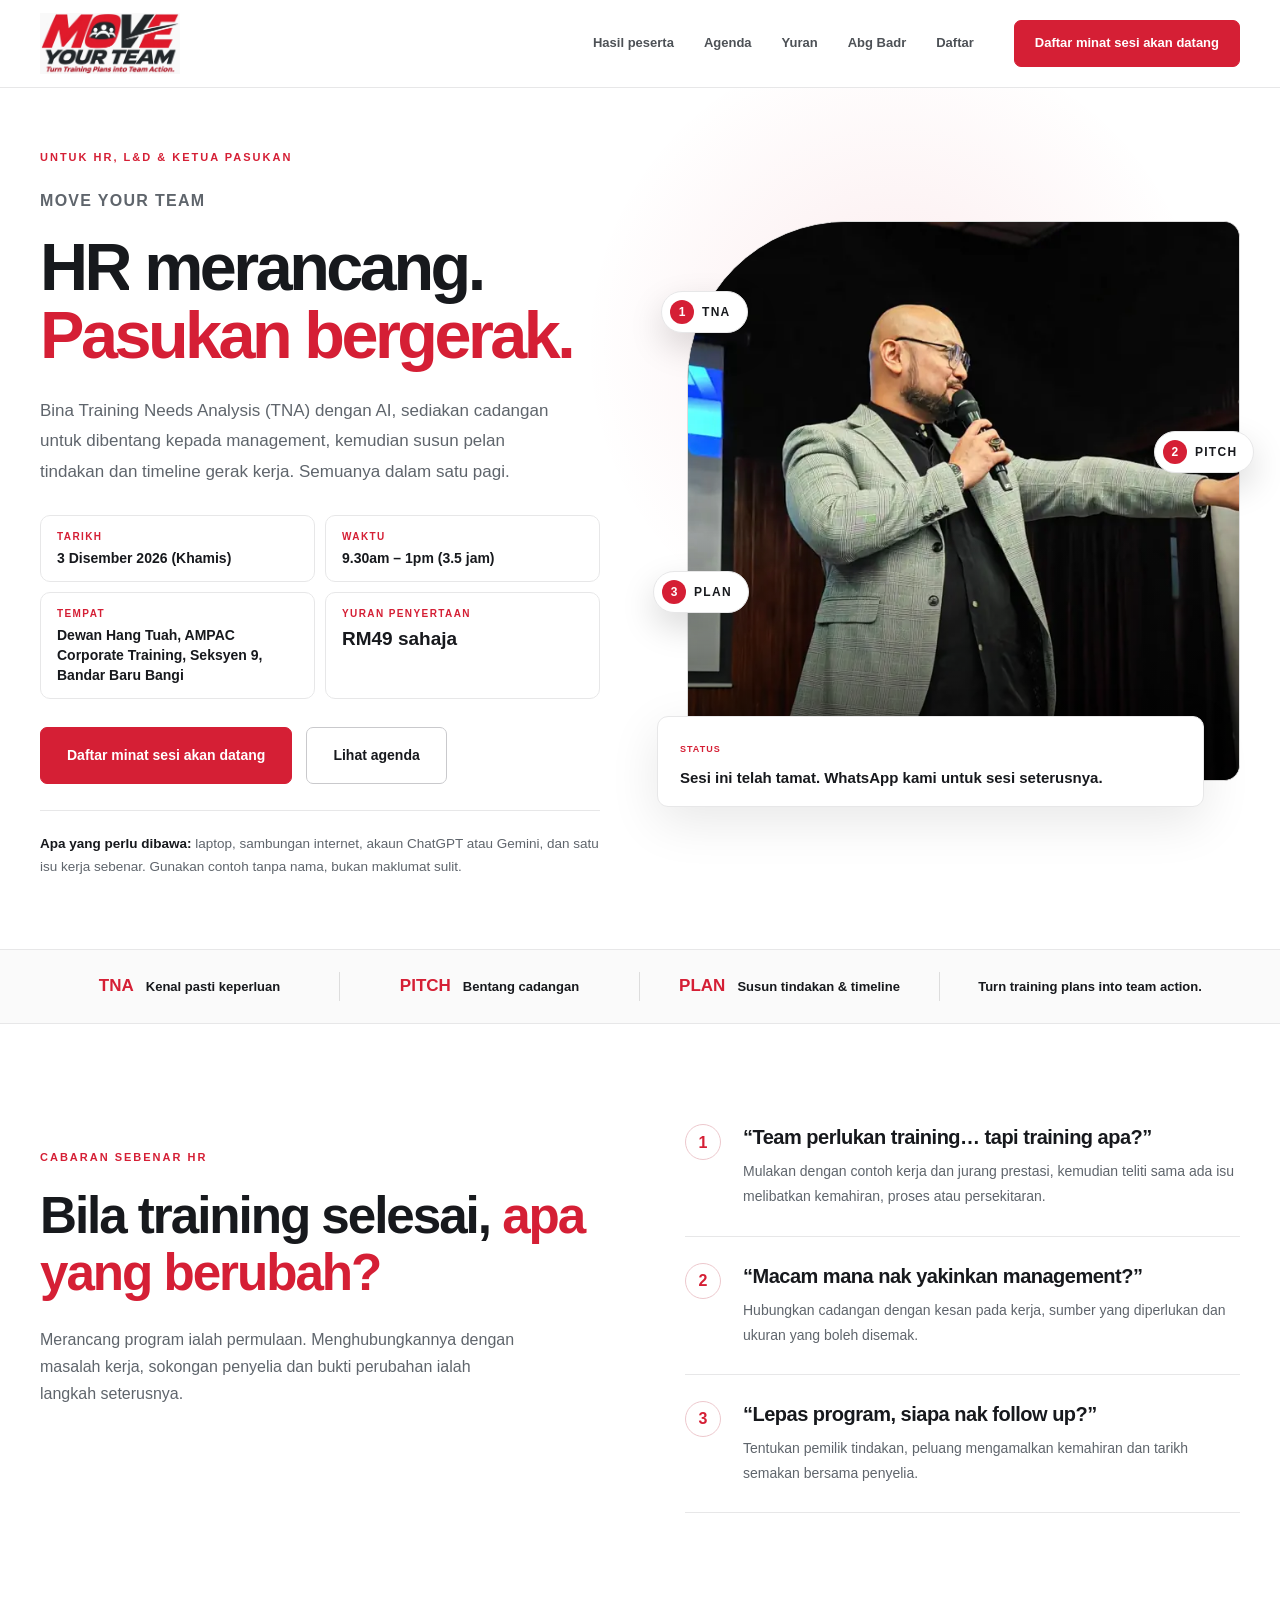
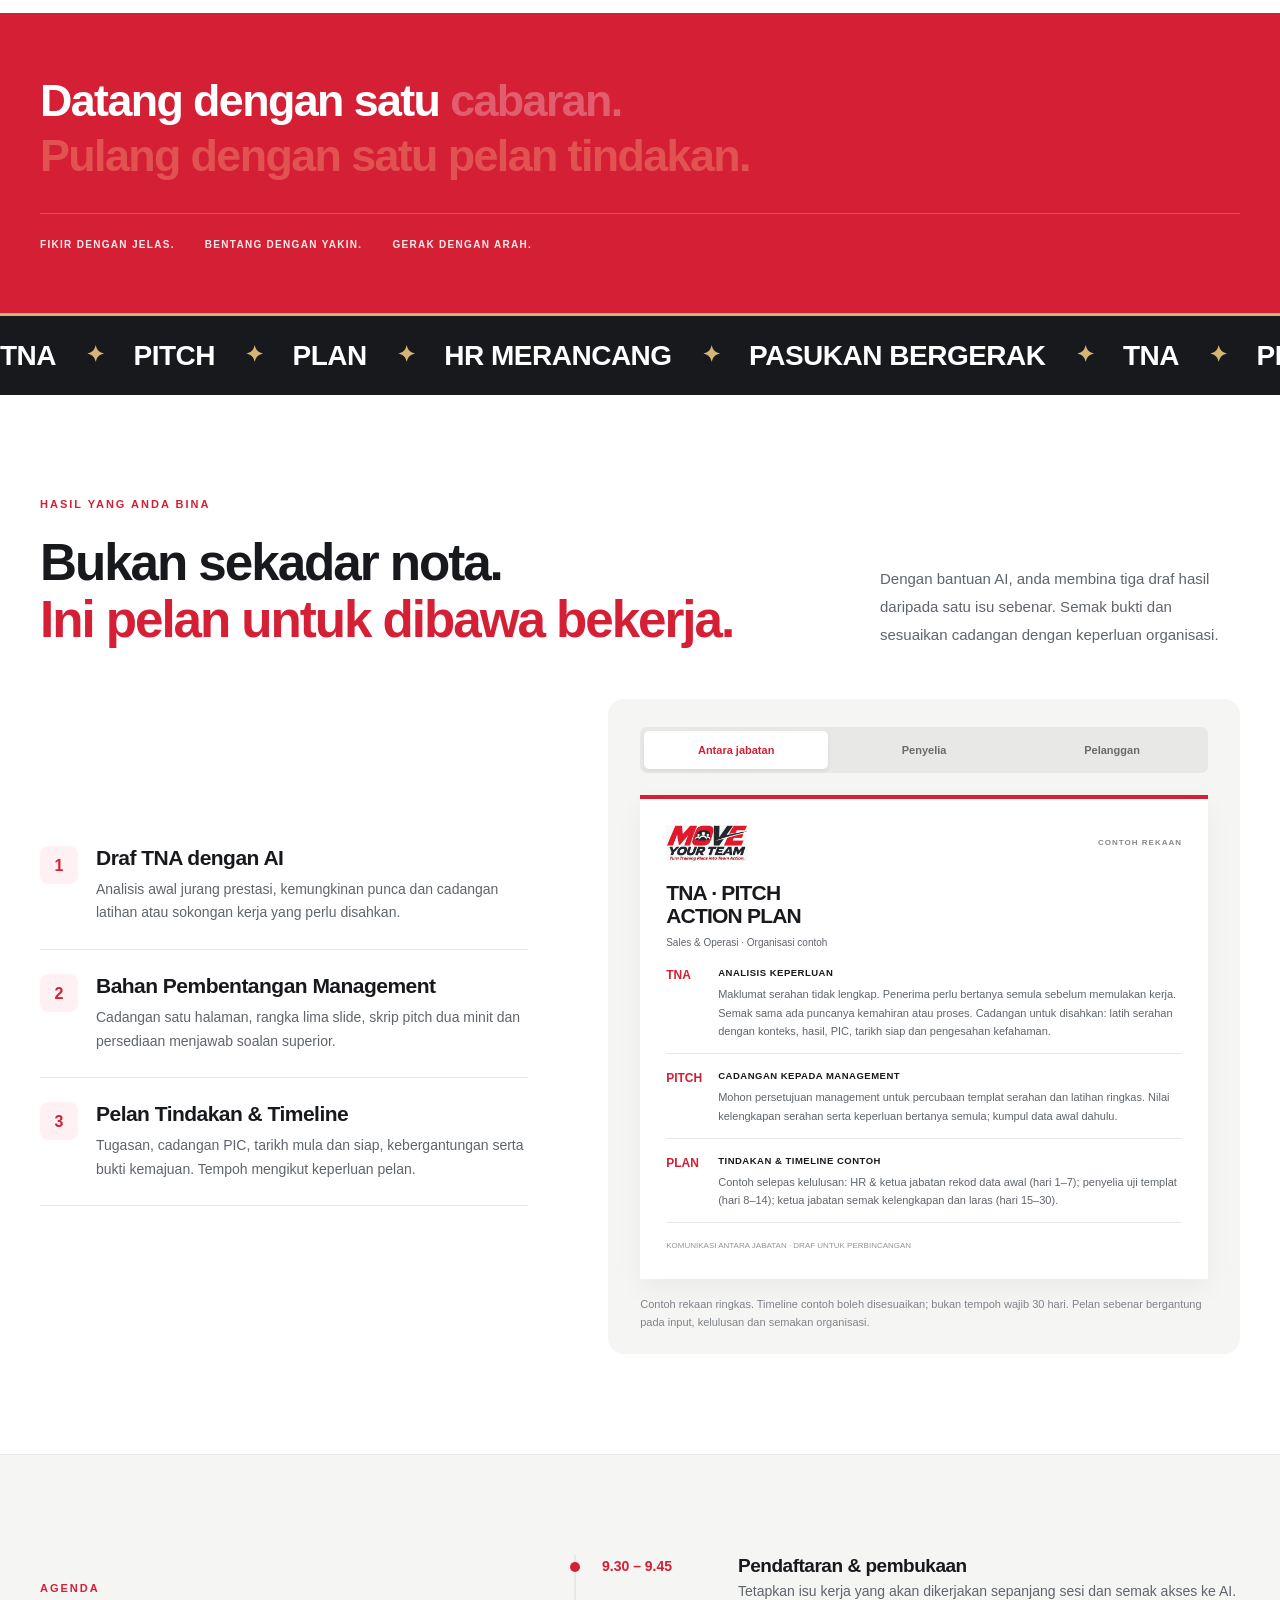
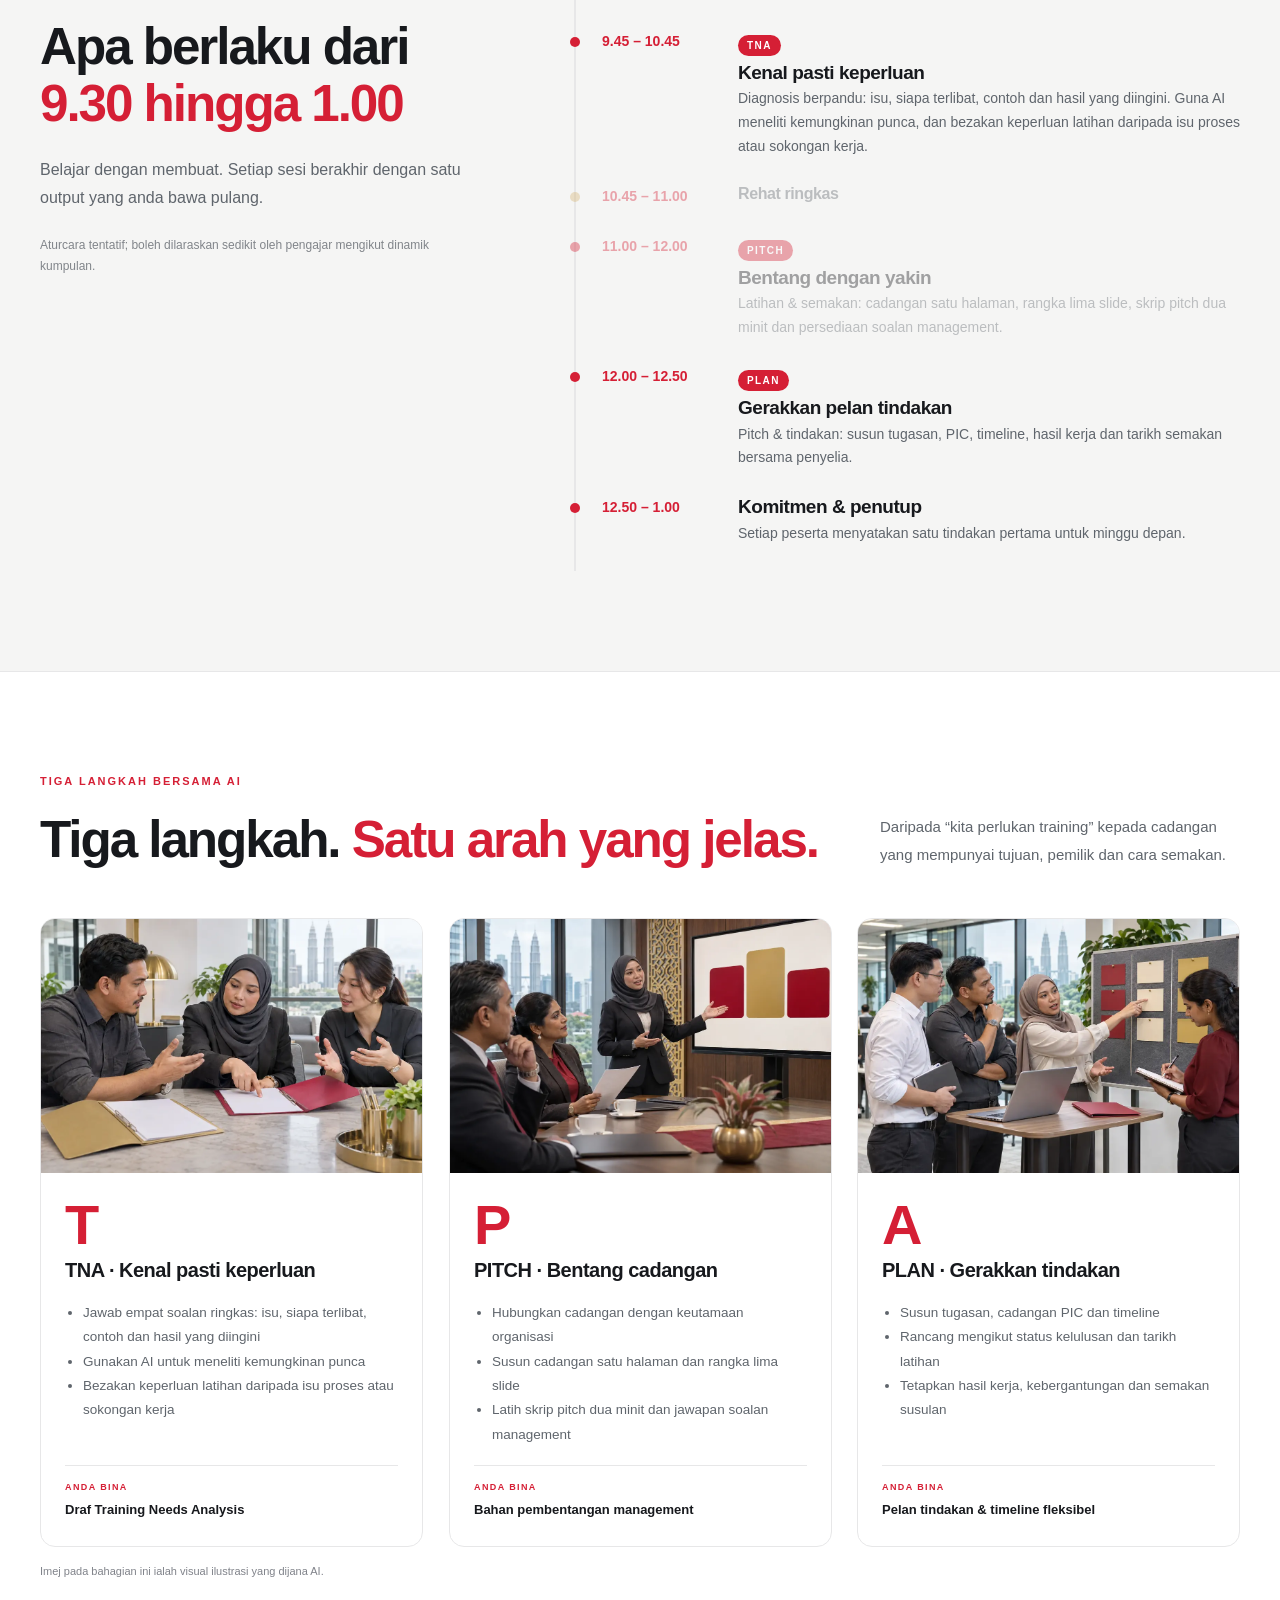
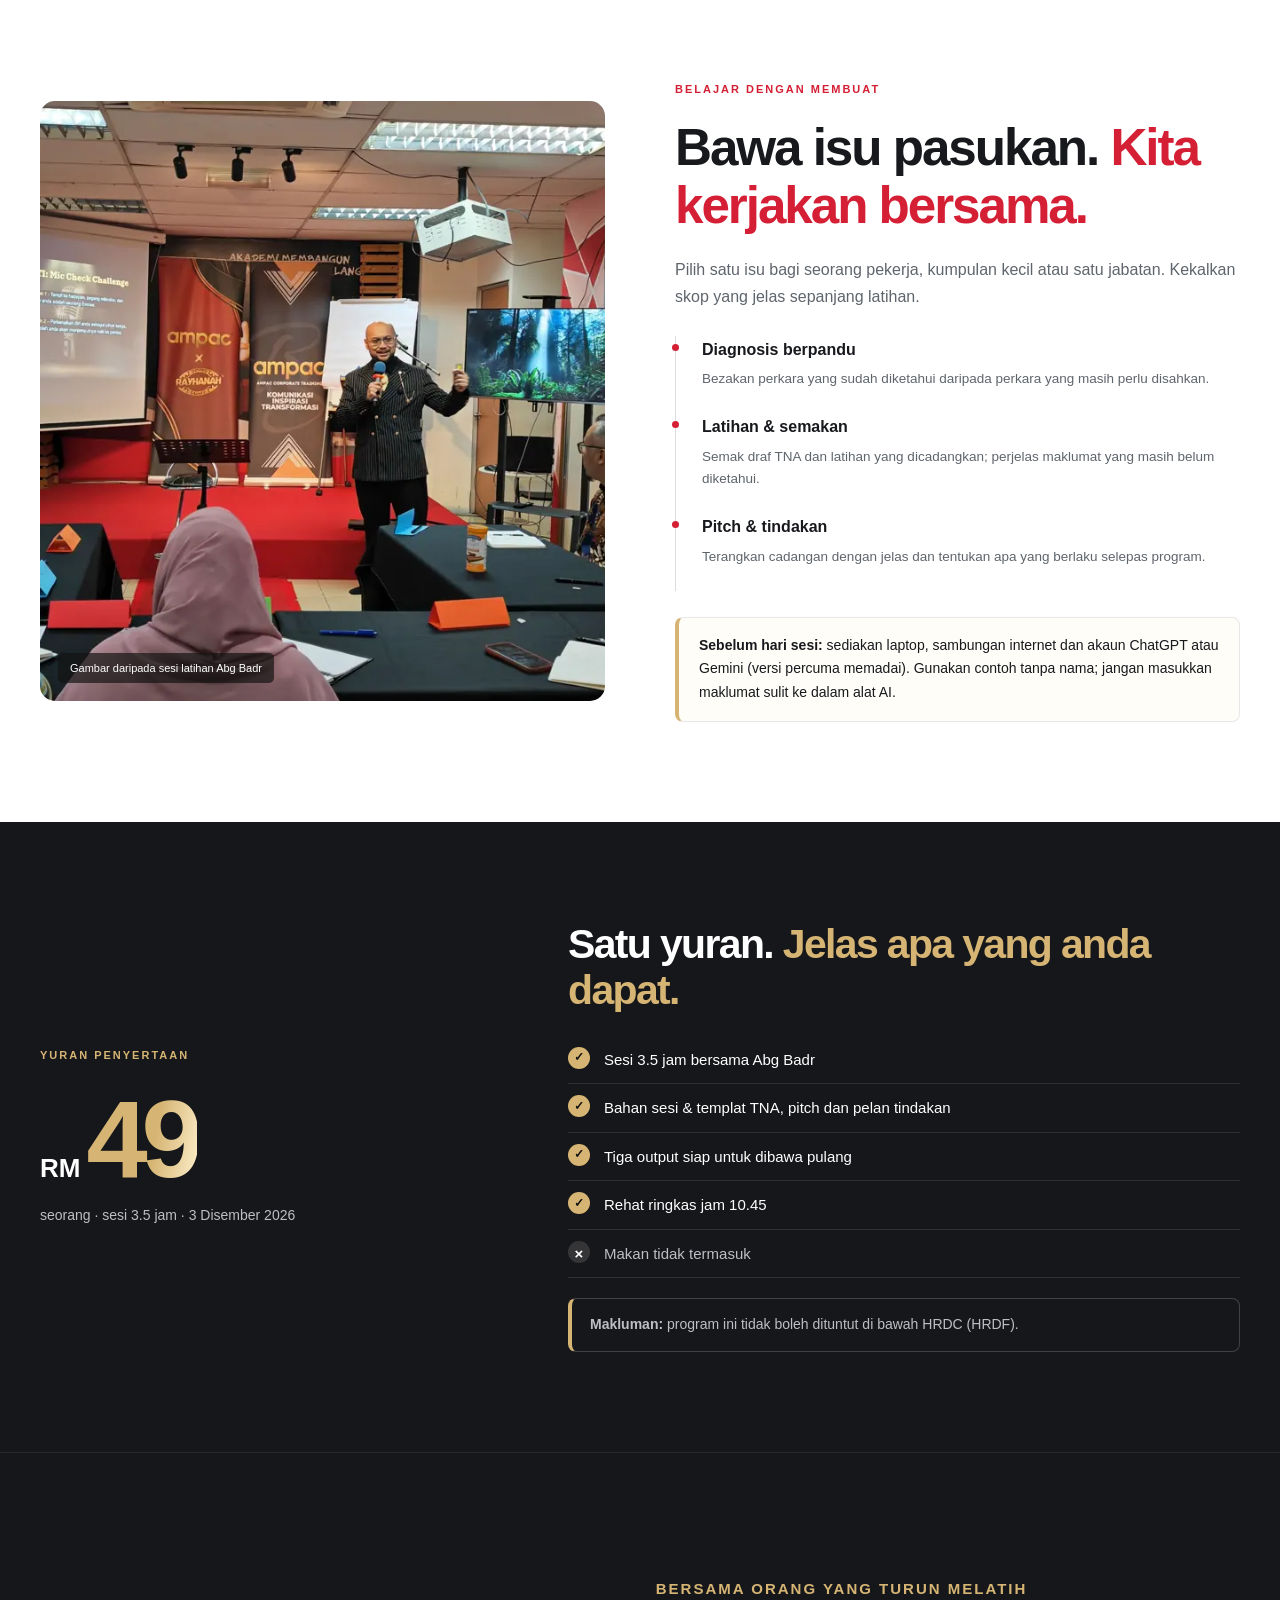
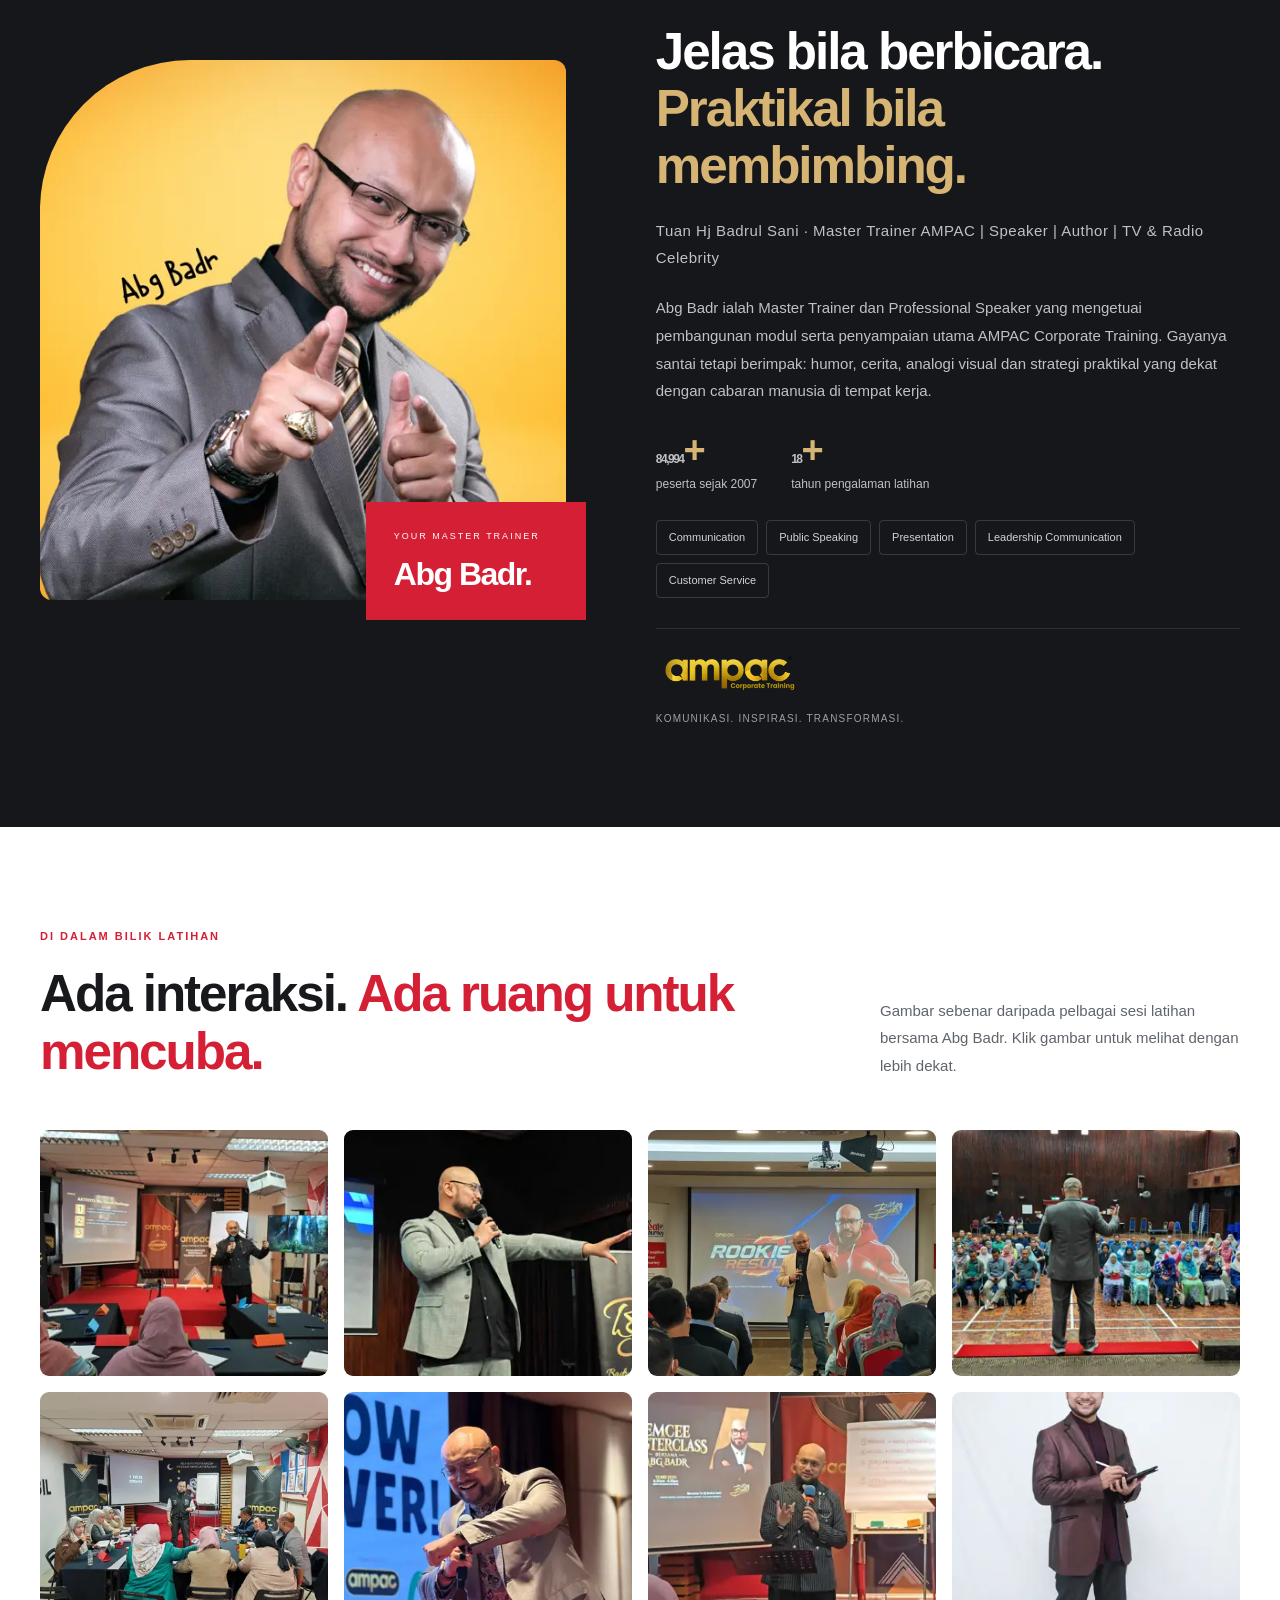
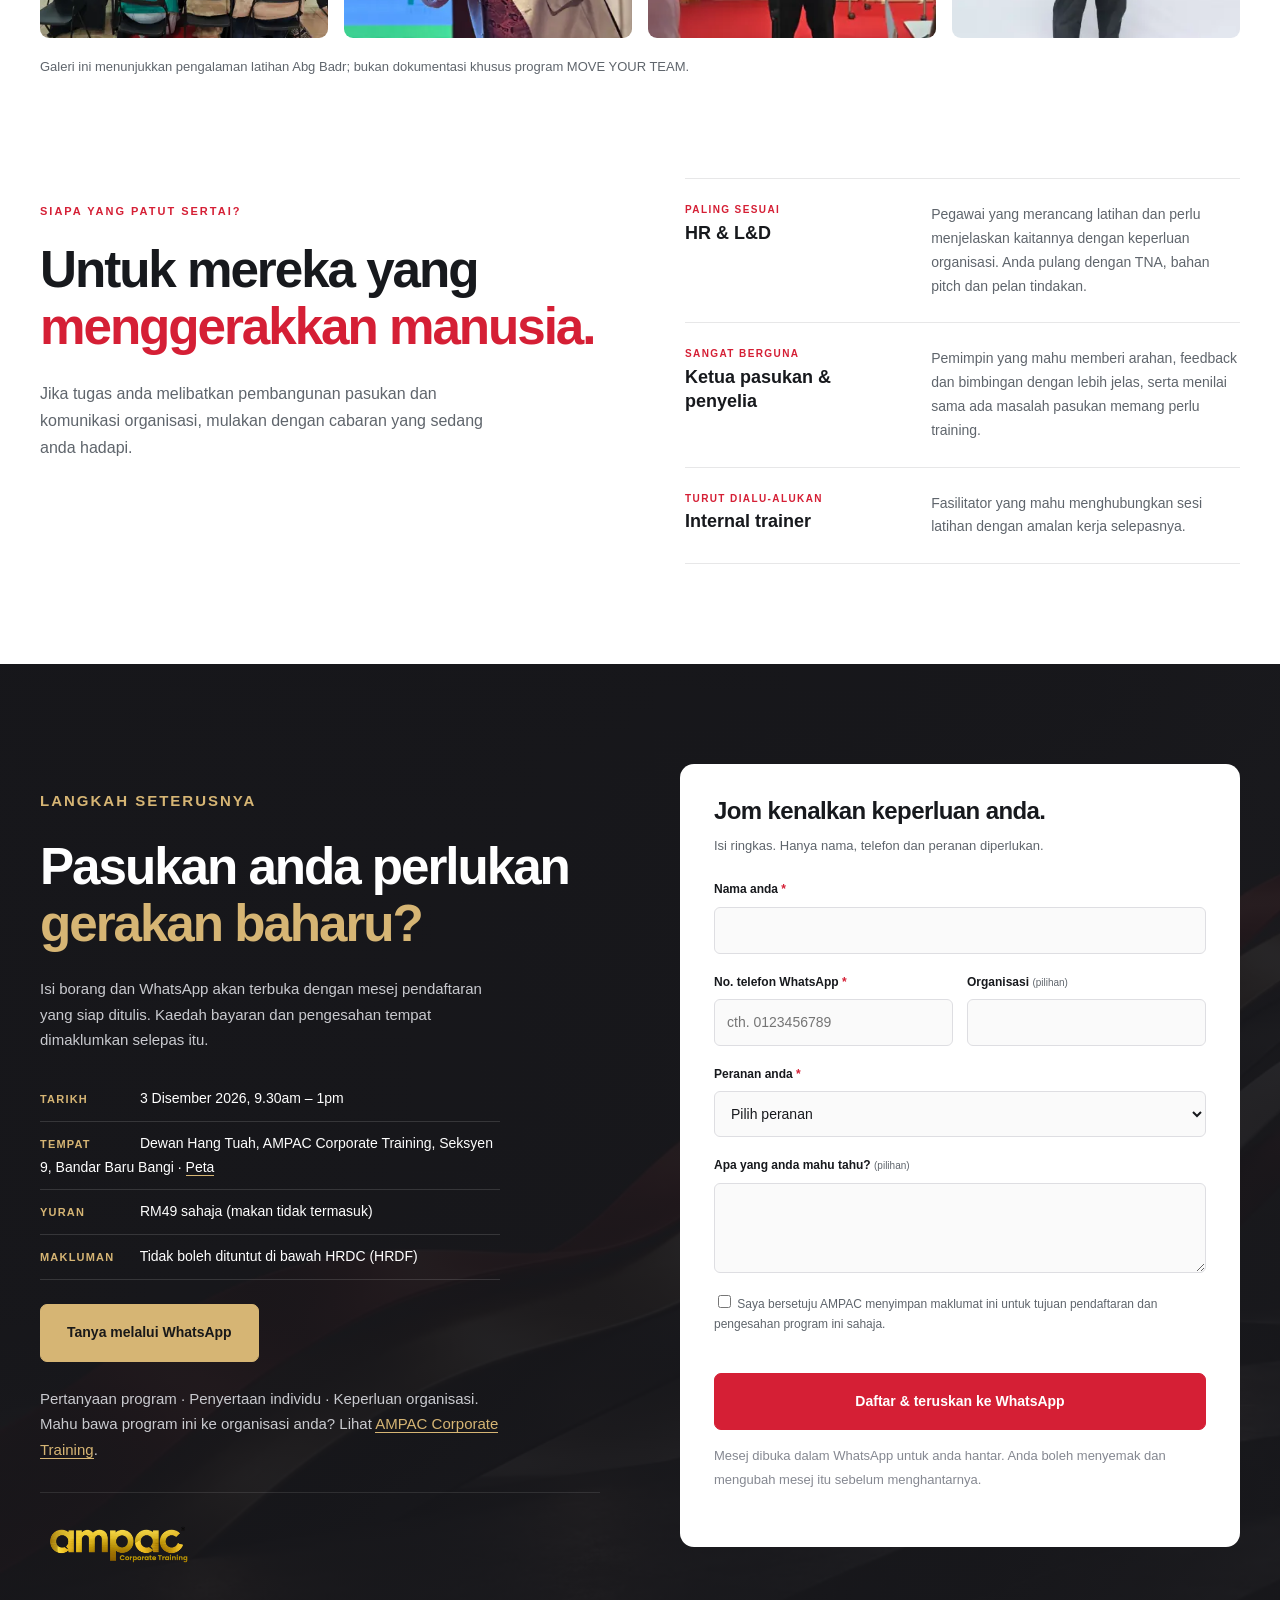
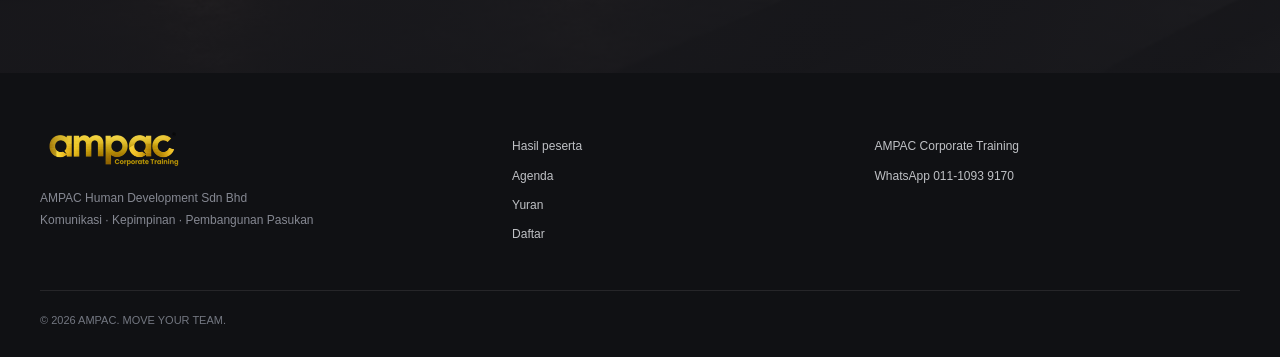
==== commit a4b97451: "Remove planner section, live demo and references from MOVE YOUR TEAM page Drops MOVE WORKSPACE menti" ====
--- a/index.html
+++ b/index.html
@@ -13,7 +13,7 @@
 <meta name="theme-color" content="#d51f35">
 <link rel="icon" href="assets/move-logo.webp">
 <script>document.documentElement.classList.add("js")</script>
-<link rel="stylesheet" href="styles.css?v=4.0">
+<link rel="stylesheet" href="styles.css?v=5.0">
 <script type="application/ld+json">
 {"@context":"https://schema.org","@type":"Event",
  "name":"MOVE YOUR TEAM: TNA, Presentation & Action Plan dengan AI",
@@ -135,38 +135,6 @@
   </div>
 </section>
 
-<section class="section live" id="demo">
-  <div class="wrap">
-    <div class="section-heading">
-      <div><p class="eyebrow gold">Demo interaktif</p><h2>Tengok bagaimana satu isu <em>jadi satu pelan.</em></h2></div>
-      <p>Pilih satu cabaran dan lihat tiga hasil terbina langkah demi langkah. Ini demo ilustrasi; dalam sesi, anda membina daripada isu anda sendiri.</p>
-    </div>
-    <div class="live-grid">
-      <div class="live-left">
-        <p class="live-label">Pilih cabaran</p>
-        <div class="live-chips" role="group" aria-label="Pilih cabaran">
-          <button type="button" class="lchip on" data-live="handover" aria-pressed="true">Serahan antara jabatan</button>
-          <button type="button" class="lchip" data-live="feedback" aria-pressed="false">Feedback penyelia</button>
-          <button type="button" class="lchip" data-live="service" aria-pressed="false">Respons pelanggan</button>
-        </div>
-        <ol class="lsteps">
-          <li class="lstep" data-s="tna"><b>TNA</b><span>Kenal pasti keperluan</span></li>
-          <li class="lstep" data-s="pitch"><b>PITCH</b><span>Bentang cadangan</span></li>
-          <li class="lstep" data-s="plan"><b>PLAN</b><span>Susun tindakan &amp; timeline</span></li>
-        </ol>
-        <button class="button gold" id="liveRun" type="button">▶ Main semula</button>
-      </div>
-      <div class="live-stage">
-        <div class="stage-top"><span class="dots"><i></i><i></i><i></i></span><b>MOVE WORKSPACE</b><em>DEMO ILUSTRASI</em></div>
-        <div class="prompt"><small>ISU ANDA</small><p><span id="typed"></span><i class="caret"></i></p></div>
-        <div class="lpanel" data-p="tna"><h4><b>TNA</b> Analisis awal: di mana jurangnya?</h4><div id="tnaBars" class="bars"></div><p class="tnanote" id="tnaNote"></p></div>
-        <div class="lpanel" data-p="pitch"><h4><b>PITCH</b> Lima slaid untuk management</h4><div class="slides" id="pitchSlides"></div></div>
-        <div class="lpanel" data-p="plan"><h4><b>PLAN</b> Pelan tindakan &amp; timeline</h4><div id="ganttRows" class="gantt"></div><div class="gantt-axis" id="ganttAxis"></div></div>
-      </div>
-    </div>
-  </div>
-</section>
-
 <section class="section agenda-sec" id="agenda">
   <div class="wrap agenda-grid">
     <div class="section-intro">
@@ -218,34 +186,6 @@
   </div>
 </section>
 
-<section class="section digital">
-  <div class="wrap digital-grid">
-    <div class="workspace-demo" aria-hidden="true">
-      <div class="demo-top"><span>MOVE WORKSPACE</span><b>MY PLAN · MOVE.</b></div>
-      <div class="demo-body">
-        <p class="eyebrow">TNA · PRESENTATION · ACTION PLAN</p>
-        <h3>Pasukan bergerak. Impak bermula.</h3>
-        <p>Satu isu kerja. Tiga hasil untuk dibincangkan.</p>
-        <div class="demo-steps"><span>TNA</span><span>Pitch</span><span>Plan</span></div>
-        <div class="demo-progress"><span></span></div>
-        <p class="demo-caption">Ilustrasi paparan · bukan data peserta</p>
-      </div>
-    </div>
-    <div class="digital-features">
-      <p class="eyebrow">Workspace untuk menyusun idea</p>
-      <h2 style="font-size:clamp(30px,3.4vw,44px);margin-bottom:22px">Kenali <em>MOVE YOUR TEAM Planner.</em></h2>
-      <ol>
-        <li>Isi empat soalan ringkas tentang isu anda</li>
-        <li>Salin prompt berpandu ke ChatGPT atau Gemini</li>
-        <li>Tampal jawapan ke planner</li>
-        <li>Semak, susun dan eksport tiga hasil</li>
-      </ol>
-      <p style="font-size:13px;margin-bottom:18px">Jawapan AI diperoleh melalui ChatGPT atau Gemini yang anda gunakan; semak fakta dan cadangan sebelum dibentang. Planner menyimpan kerja pada pelayar peranti, jadi muat turun sandaran untuk salinan anda. Akses planner disertakan dalam yuran sesi.</p>
-      <a class="plain-link" href="https://akademiampac.com/moveyourteam1">Lihat planner →</a>
-    </div>
-  </div>
-</section>
-
 <section class="section pricing" id="yuran">
   <div class="wrap price-grid">
     <div>
@@ -257,8 +197,7 @@
       <h2 style="margin-bottom:22px;font-size:clamp(28px,3.2vw,42px)">Satu yuran. <em>Jelas apa yang anda dapat.</em></h2>
       <ul class="incl">
         <li>Sesi 3.5 jam bersama Abg Badr</li>
-        <li>Akses MOVE WORKSPACE</li>
-        <li>Prompt berpandu &amp; templat TNA, pitch dan pelan tindakan</li>
+        <li>Bahan sesi &amp; templat TNA, pitch dan pelan tindakan</li>
         <li>Tiga output siap untuk dibawa pulang</li>
         <li>Rehat ringkas jam 10.45</li>
         <li class="no">Makan tidak termasuk</li>
@@ -317,21 +256,6 @@
       <div><span><em>SANGAT BERGUNA</em>Ketua pasukan &amp; penyelia</span><p>Pemimpin yang mahu memberi arahan, feedback dan bimbingan dengan lebih jelas, serta menilai sama ada masalah pasukan memang perlu training.</p></div>
       <div><span><em>TURUT DIALU-ALUKAN</em>Internal trainer</span><p>Fasilitator yang mahu menghubungkan sesi latihan dengan amalan kerja selepasnya.</p></div>
     </div>
-  </div>
-</section>
-
-<section class="research-section">
-  <div class="wrap">
-    <div class="research-heading">
-      <div><p class="eyebrow">Asas yang boleh disemak</p><h2>Praktikal di tempat kerja.<br>Berpandukan rujukan pembangunan manusia.</h2></div>
-      <div class="reference-count">14<span>RUJUKAN</span></div>
-    </div>
-    <div class="reference-names"><span>CIPD</span><span>ATD</span><span>COM-B</span><span>Kirkpatrick</span><span>CCL · SBI</span><span>TeamSTEPPS</span></div>
-    <details class="research-details">
-      <summary>Lihat sumber dan pendekatan</summary>
-      <div id="references-list"></div>
-      <p class="small-note" style="margin-top:22px">Prinsip terpilih diadaptasi oleh AMPAC untuk perancangan dan latihan. Nama sumber tidak menunjukkan endorsement atau pensijilan program. Rujukan HRDF 2020 ialah konteks TNA Malaysia.</p>
-    </details>
   </div>
 </section>
 
@@ -382,7 +306,7 @@
     <div class="footer-main">
       <div><img src="assets/ampac-corporate-training-dark.webp" alt="AMPAC Corporate Training" width="150" height="49" loading="lazy"><p>AMPAC Human Development Sdn Bhd<br>Komunikasi · Kepimpinan · Pembangunan Pasukan</p></div>
       <div><a href="#hasil">Hasil peserta</a><a href="#agenda">Agenda</a><a href="#yuran">Yuran</a><a href="#daftar">Daftar</a></div>
-      <div><a href="https://akademiampac.com/corporate/">AMPAC Corporate Training</a><a href="https://akademiampac.com/moveyourteam1">MOVE WORKSPACE</a><a href="https://wa.me/601110939170" target="_blank" rel="noopener">WhatsApp 011-1093 9170</a></div>
+      <div><a href="https://akademiampac.com/corporate/">AMPAC Corporate Training</a><a href="https://wa.me/601110939170" target="_blank" rel="noopener">WhatsApp 011-1093 9170</a></div>
     </div>
     <div class="footer-bottom">© 2026 AMPAC. MOVE YOUR TEAM.</div>
   </div>
@@ -396,8 +320,7 @@
   <div class="lightbox-bottom"><button id="previous-photo" type="button">← Sebelum</button><p id="photo-caption"></p><button id="next-photo" type="button">Seterusnya →</button></div>
 </dialog>
 
-<script src="sources.js?v=4.0"></script>
-<script src="app.js?v=4.0"></script>
-<script src="fx.js?v=4.0"></script>
+<script src="app.js?v=5.0"></script>
+<script src="fx.js?v=5.0"></script>
 </body>
 </html>
--- a/styles.css
+++ b/styles.css
@@ -160,23 +160,23 @@
 .bring-box{margin-top:26px;border:1px solid var(--line);border-left:4px solid var(--gold);border-radius:8px;padding:16px 20px;font-size:14px;background:#fffdf8}
 .bring-box b{color:var(--ink)}
 
-/* workspace */
-.digital{background:#fafafa;border-top:1px solid var(--line);border-bottom:1px solid var(--line)}
-.digital-grid{display:grid;grid-template-columns:1.1fr 1fr;gap:70px;align-items:center}
-.workspace-demo{background:#fff;border:1px solid #ddd;border-radius:13px;overflow:hidden;box-shadow:0 25px 50px #0000000a}
-.demo-top{display:flex;justify-content:space-between;border-bottom:1px solid var(--line);padding:14px 20px;font-size:9px;font-weight:700;letter-spacing:1px}
-.demo-top b{color:var(--red)}
-.demo-body{padding:32px}
-.demo-body h3{font-size:26px;margin-bottom:12px}
-.demo-body p{font-size:13px}
-.demo-steps{display:flex;gap:10px;margin-top:24px}
-.demo-steps span{background:#fff0f2;color:var(--red);padding:9px 16px;border-radius:5px;font-size:13px;font-weight:800}
-.demo-progress{height:4px;background:#f1f2f3;margin:22px 0 8px;border-radius:4px;overflow:hidden}
-.demo-progress span{width:40%;height:100%;display:block;background:var(--red)}
-.demo-caption{font-size:10px;color:#888}
-.digital-features ol{padding:0;margin:0 0 22px;list-style:none;counter-reset:s}
-.digital-features li{counter-increment:s;padding:14px 0 14px 48px;border-bottom:1px solid #e3e3e3;position:relative;font-weight:700;font-size:15px}
-.digital-features li::before{content:counter(s);position:absolute;left:0;top:11px;width:30px;height:30px;border-radius:50%;background:var(--red);color:#fff;display:grid;place-items:center;font-size:13px}
+
+
+
+
+
+
+
+
+
+
+
+
+
+
+
+
+
 
 /* yuran */
 .pricing{background:var(--dark);color:#fff}
@@ -234,26 +234,26 @@
 .audience-list em{display:block;font-style:normal;font-size:10px;letter-spacing:1.4px;color:var(--red);font-weight:700;margin-bottom:4px}
 .audience-list p{font-size:14px}
 
-/* rujukan */
-.research-section{padding:64px 0;background:var(--pale)}
-.research-heading{display:flex;justify-content:space-between;gap:50px;align-items:center}
-.research-heading h2{font-size:30px;line-height:1.3;letter-spacing:-1px}
-.reference-count{color:var(--red);font-size:64px;font-weight:800;letter-spacing:-4px;text-align:right;line-height:1}
-.reference-count span{display:block;font-size:9px;letter-spacing:1.7px;color:#888;margin-top:8px}
-.reference-names{display:flex;gap:30px;justify-content:space-between;border-top:1px solid #ddd;border-bottom:1px solid #ddd;padding:26px 0;margin-top:32px;flex-wrap:wrap}
-.reference-names span{font-size:18px;font-weight:700;color:#676a70;letter-spacing:-.6px}
-.research-details{margin-top:22px}
-.research-details>summary{font-size:13px;font-weight:700;cursor:pointer;color:#555}
-.research-details[open]>summary{margin-bottom:22px}
-#references-list{display:grid;grid-template-columns:1fr;gap:0}
-.ref{display:grid;grid-template-columns:44px 1fr auto;gap:16px;padding:20px 0;border-bottom:1px solid #ddd;align-items:start}
-.ref-no{font-size:13px;font-weight:800;color:var(--red);padding-top:2px}
-.ref-title{font-size:15px;font-weight:700;line-height:1.4;border-bottom:1px solid #ccc}
-.ref-title:hover{color:var(--red);border-color:var(--red)}
-.ref-meta{display:block;font-size:11px;color:#85888e;margin:6px 0 10px}
-.ref p{font-size:13.5px;line-height:1.75;margin-top:4px}
-.ref p b{color:var(--ink)}
-.ref-step{font-size:10px;font-weight:700;letter-spacing:1.2px;text-transform:uppercase;background:#fff;border:1px solid var(--line);border-radius:99px;padding:3px 10px;color:var(--red);white-space:nowrap}
+
+
+
+
+
+
+
+
+
+
+
+
+
+
+
+
+
+
+
+
 
 /* daftar */
 .contact{background:linear-gradient(90deg,#17171bf5,#17171bed),url('assets/team-momentum.webp') center/cover;color:#fff}
@@ -307,7 +307,7 @@
 
 /* responsive */
 @media(max-width:1000px){
- .hero-grid,.split,.results-grid,.agenda-grid,.workshop-grid,.digital-grid,.price-grid,.trainer-grid,.contact-grid{grid-template-columns:1fr;gap:44px}
+ .hero-grid,.split,.results-grid,.agenda-grid,.workshop-grid,.price-grid,.trainer-grid,.contact-grid{grid-template-columns:1fr;gap:44px}
  .move-grid,.quote-grid{grid-template-columns:1fr}
  .photo-grid{grid-template-columns:repeat(2,1fr)}
  .section{padding:76px 0}
@@ -318,10 +318,10 @@
  .trainer-photo img{height:440px}
  .trainer-nameplate{right:0}
  .footer-main{grid-template-columns:1fr;gap:28px}
- .ref{grid-template-columns:32px 1fr}
- .ref-step{grid-column:2;justify-self:start}
- .research-heading{flex-direction:column;align-items:flex-start}
- .reference-count{text-align:left}
+ 
+ 
+ 
+ 
  .menu-toggle{display:block;margin-left:auto}
  .site-header nav{display:none;position:absolute;top:88px;left:0;right:0;background:#fff;border-bottom:1px solid var(--line);flex-direction:column;gap:0;padding:8px 24px 16px}
  .site-header nav.open{display:flex}
@@ -428,69 +428,69 @@
 .confetti{position:fixed;inset:0;z-index:200;pointer-events:none}
 
 /* ---------- DEMO INTERAKTIF ---------- */
-.live{background:radial-gradient(900px 500px at 85% 0%,rgba(213,31,53,.28),transparent 60%),var(--dark);color:#fff}
-.live h2{color:#fff}.live h2 em{color:var(--gold)}
-.live .section-heading>p{color:#c0c1c6}
-.live-grid{display:grid;grid-template-columns:.7fr 1.3fr;gap:44px;align-items:start}
-.live-label{font-size:11px;letter-spacing:2px;font-weight:700;color:var(--gold);margin-bottom:12px;text-transform:uppercase}
-.live-chips{display:flex;flex-direction:column;gap:10px;margin-bottom:28px}
-.lchip{text-align:left;background:#ffffff0d;border:1px solid #ffffff26;color:#fff;border-radius:10px;padding:14px 18px;font-weight:700;font-size:14.5px;transition:background .25s,border-color .25s,transform .25s}
-.lchip:hover{background:#ffffff1a;transform:translateX(4px)}
-.lchip.on{background:var(--red);border-color:var(--red)}
-.lsteps{list-style:none;padding:0;margin:0 0 28px;border-left:2px solid #ffffff22}
-.lstep{padding:12px 0 12px 22px;position:relative;opacity:.45;transition:opacity .4s}
-.lstep::before{content:"";position:absolute;left:-7px;top:19px;width:12px;height:12px;border-radius:50%;background:#555;transition:background .3s,box-shadow .3s}
-.lstep b{display:block;font-size:15px;letter-spacing:1px}
-.lstep span{font-size:13px;color:#c0c1c6}
-.lstep.on{opacity:1}.lstep.on::before{background:var(--red);box-shadow:0 0 0 6px rgba(213,31,53,.3)}
-.lstep.done{opacity:.9}.lstep.done::before{background:var(--gold)}
-.live-stage{background:#101114;border:1px solid #ffffff1c;border-radius:16px;overflow:hidden;box-shadow:0 40px 80px #00000066}
-.stage-top{display:flex;align-items:center;gap:14px;padding:13px 18px;border-bottom:1px solid #ffffff14;font-size:11px;letter-spacing:1.2px}
-.stage-top .dots i{display:inline-block;width:9px;height:9px;border-radius:50%;background:#ffffff30;margin-right:5px}
-.stage-top .dots i:first-child{background:var(--red)}
-.stage-top em{margin-left:auto;font-style:normal;color:var(--gold);font-size:10px}
-.prompt{padding:20px 22px;border-bottom:1px solid #ffffff14;min-height:112px}
-.prompt small{display:block;font-size:10px;letter-spacing:1.6px;color:var(--gold);margin-bottom:8px}
-.prompt p{font-size:16px;line-height:1.6;color:#fff;min-height:52px}
-.caret{display:inline-block;width:2px;height:1.1em;background:var(--red);vertical-align:-3px;margin-left:2px;animation:blink 1s steps(2) infinite}
+
+
+
+
+
+
+
+
+
+
+
+
+
+
+
+
+
+
+
+
+
+
+
+
+
 @keyframes blink{50%{opacity:0}}
-.lpanel{padding:20px 22px;border-bottom:1px solid #ffffff14;opacity:.2;filter:grayscale(1);transition:opacity .6s,filter .6s}
-.lpanel:last-child{border-bottom:0}
-.lpanel.on{opacity:1;filter:none}
-.lpanel h4{font-size:13px;margin:0 0 14px;color:#e8e8ea;font-weight:700}
-.lpanel h4 b{display:inline-block;background:var(--red);color:#fff;border-radius:4px;padding:2px 8px;font-size:11px;letter-spacing:1px;margin-right:8px}
-.brow{display:grid;grid-template-columns:140px 1fr 96px;gap:14px;align-items:center;margin-bottom:10px;font-size:13px}
-.bl{color:#c8c9ce}
-.btrack{height:10px;background:#ffffff14;border-radius:9px;overflow:hidden}
-.btrack i{display:block;height:100%;width:0;background:#6d7078;border-radius:9px;transition:width 1.3s cubic-bezier(.2,.8,.2,1)}
-.brow.main .btrack i{background:linear-gradient(90deg,var(--red),#ff5a6e)}
-.go .btrack i{width:var(--w)}
-.bv{font-size:11px;color:#8f929a;text-align:right}
-.brow.main .bv{color:var(--gold);font-weight:700}
-.brow.main .bl{color:#fff;font-weight:700}
-.tnanote{font-size:13px;color:#b9bbc2;line-height:1.7;margin-top:12px;opacity:0;transition:opacity .8s 1s}
-.go .tnanote{opacity:1}
-.slides{display:grid;grid-template-columns:repeat(5,1fr);gap:10px}
-.slide{aspect-ratio:4/3;background:#fff;color:var(--ink);border-radius:7px;padding:10px;display:flex;flex-direction:column;justify-content:space-between;font-size:11px;line-height:1.35;font-weight:700;opacity:0;translate:0 22px;rotate:-4deg;transition:opacity .5s,translate .6s cubic-bezier(.2,.8,.2,1),rotate .6s;transition-delay:calc(var(--i)*140ms);border-top:3px solid var(--red)}
-.slide b{color:var(--red);font-size:14px}
-.go .slide{opacity:1;translate:0 0;rotate:0deg}
-.grow{display:grid;grid-template-columns:200px 1fr;gap:14px;align-items:center;margin-bottom:10px}
-.gl b{display:block;font-size:13px;color:#fff}.gl small{font-size:11px;color:#8f929a}
-.gtrack{height:20px;background:#ffffff0f;border-radius:6px;position:relative}
-.gtrack i{position:absolute;top:0;bottom:0;left:var(--s);width:0;border-radius:6px;background:linear-gradient(90deg,var(--gold),#f0d9a8);transition:width 1.1s cubic-bezier(.2,.8,.2,1);transition-delay:calc(var(--i,0)*0.25s)}
-.grow:nth-child(1) .gtrack i{transition-delay:0s}.grow:nth-child(2) .gtrack i{transition-delay:.3s}.grow:nth-child(3) .gtrack i{transition-delay:.6s}
-.go .gtrack i{width:var(--l)}
-.gantt-axis{display:flex;justify-content:space-between;margin:6px 0 0 214px;font-size:10px;color:#80838a;letter-spacing:.6px}
+
+
+
+
+
+
+
+
+
+
+
+
+
+
+
+
+
+
+
+
+
+
+
+
+
+
+
 
 @media(max-width:1000px){
- .live-grid{grid-template-columns:1fr;gap:28px}
- .live-chips{flex-direction:row;flex-wrap:wrap}
+ 
+ 
  .orbit{padding:6px 12px 6px 6px;font-size:11px}.o1{left:-8px;top:40px}.o2{right:-6px;top:150px}.o3{left:-8px;top:250px}
 }
 @media(max-width:640px){
- .brow{grid-template-columns:96px 1fr 70px;gap:8px;font-size:12px}
- .slides{grid-template-columns:repeat(2,1fr)}
- .grow{grid-template-columns:1fr}.gantt-axis{margin-left:0}
+ 
+ 
+ 
  .orbit.o3{display:none}
  .countdown div{min-width:54px;padding:6px 6px}
 }
@@ -499,6 +499,5 @@
  .js .reveal,.js .slot,.mw{opacity:1!important;translate:none!important}
  .js .hero-copy>*,.js .hero-photo,.js .hero-note,.hero-photo img,.orbit,.marquee .track,.button.pulse,.price-tag span{animation:none!important}
  .w>span{translate:0 0!important;animation:none!important}
- .lpanel,.slide,.btrack i,.gtrack i,.tnanote{transition:none!important}
 }
 .js .move-card.reveal{transition:opacity .9s cubic-bezier(.2,.7,.2,1) var(--d,0ms),translate .9s cubic-bezier(.2,.7,.2,1) var(--d,0ms),transform .25s ease-out,box-shadow .3s}
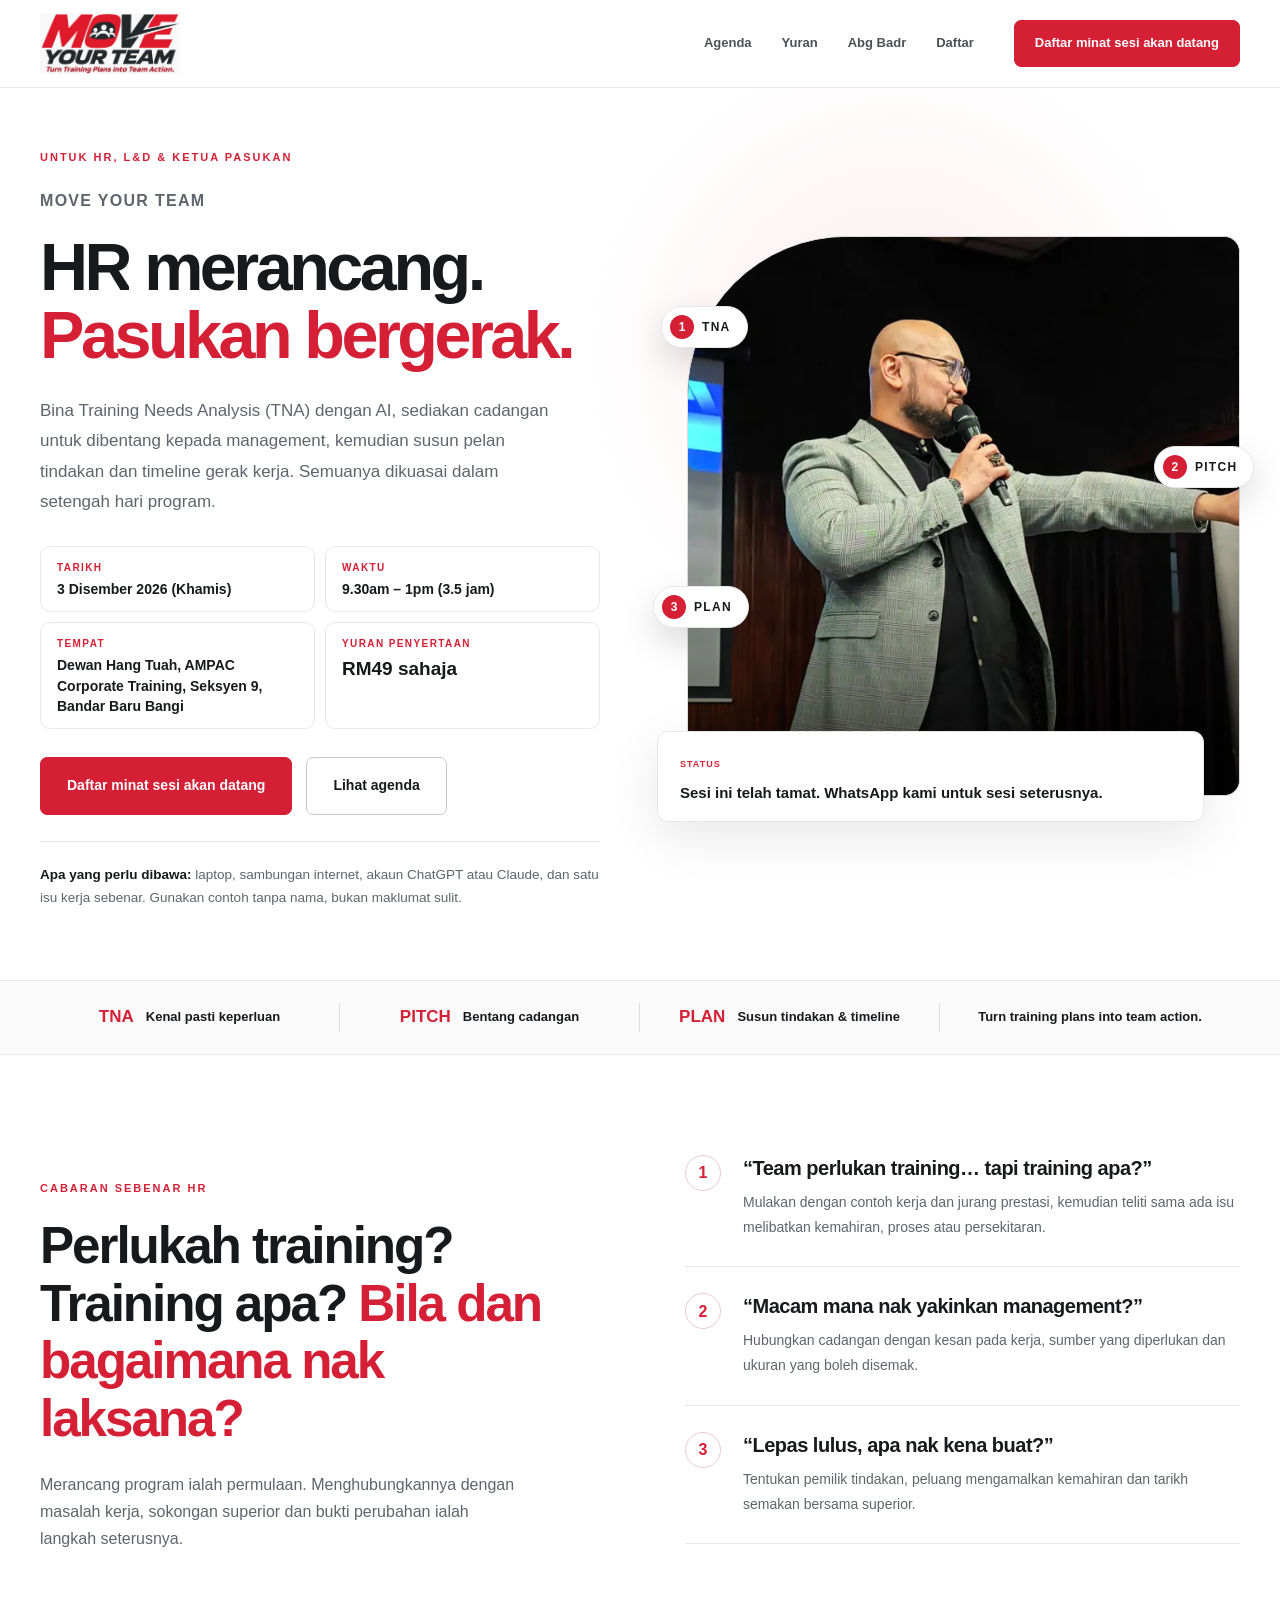
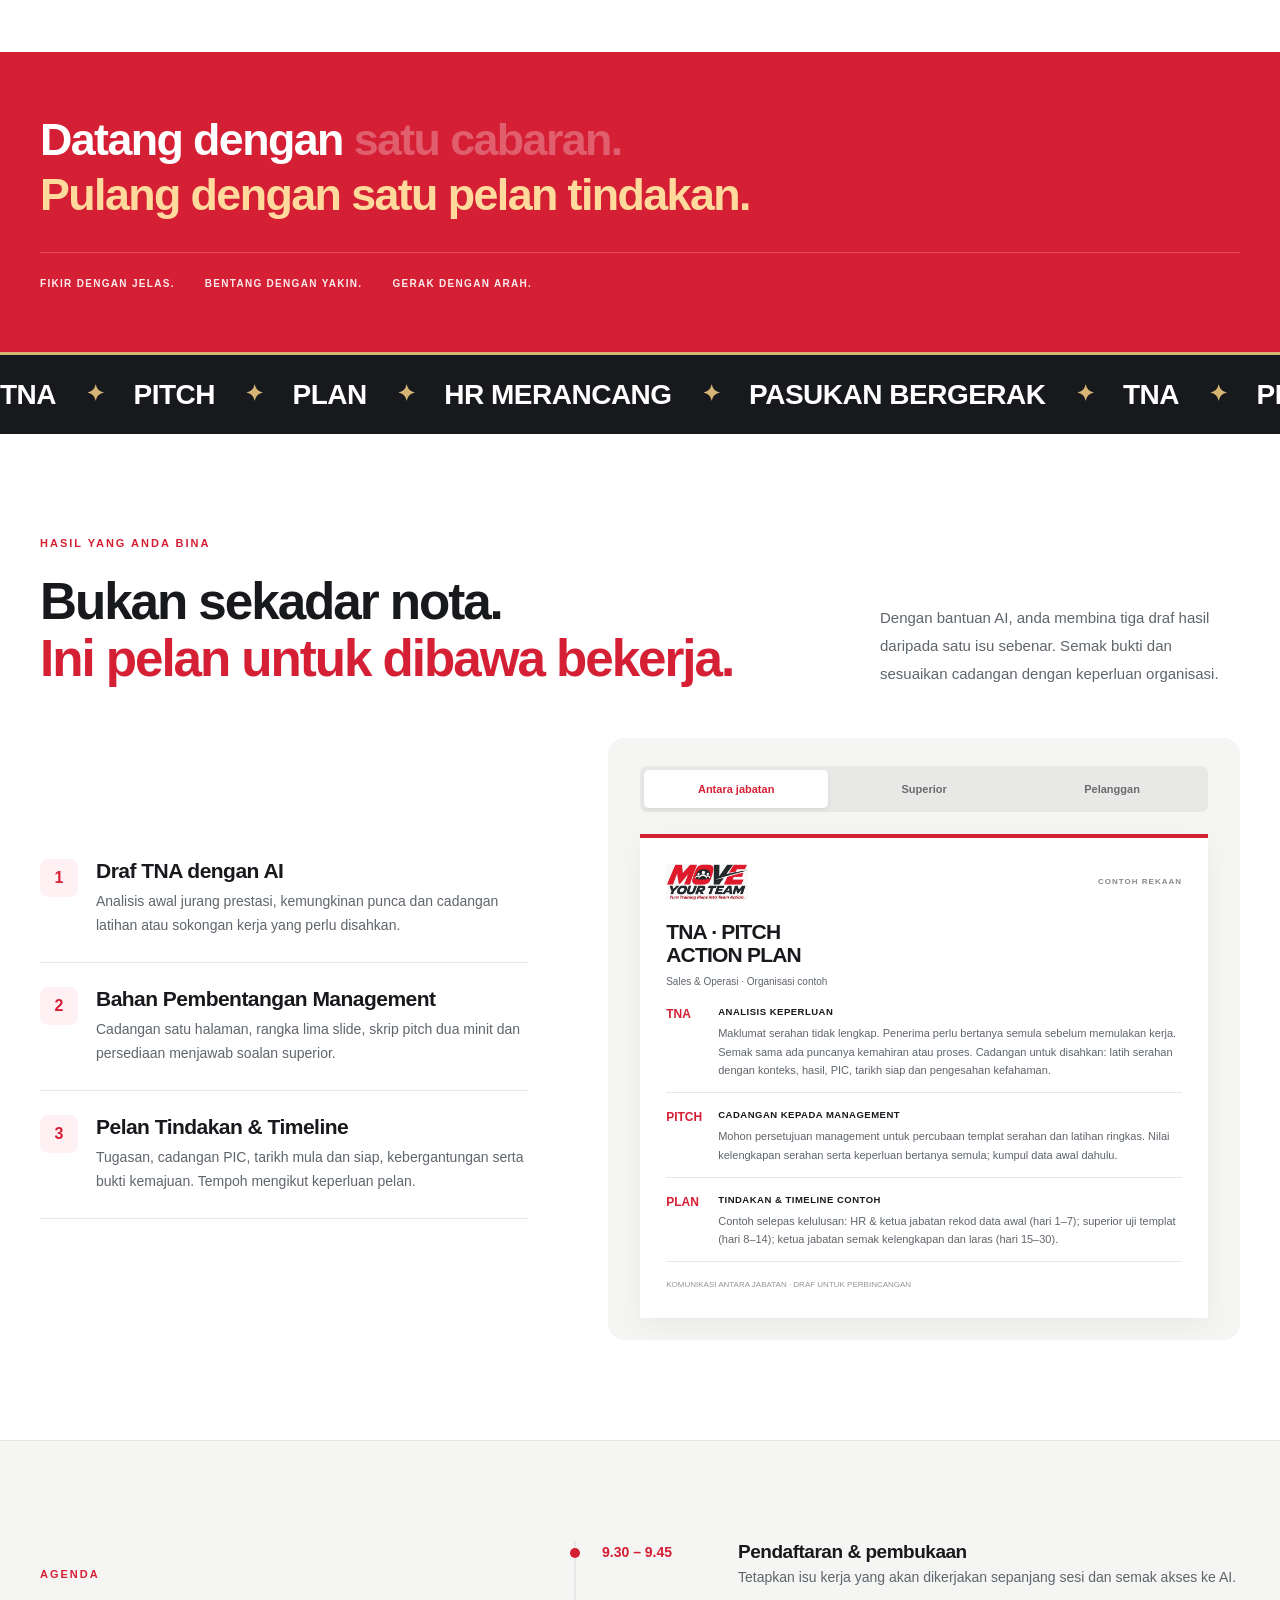
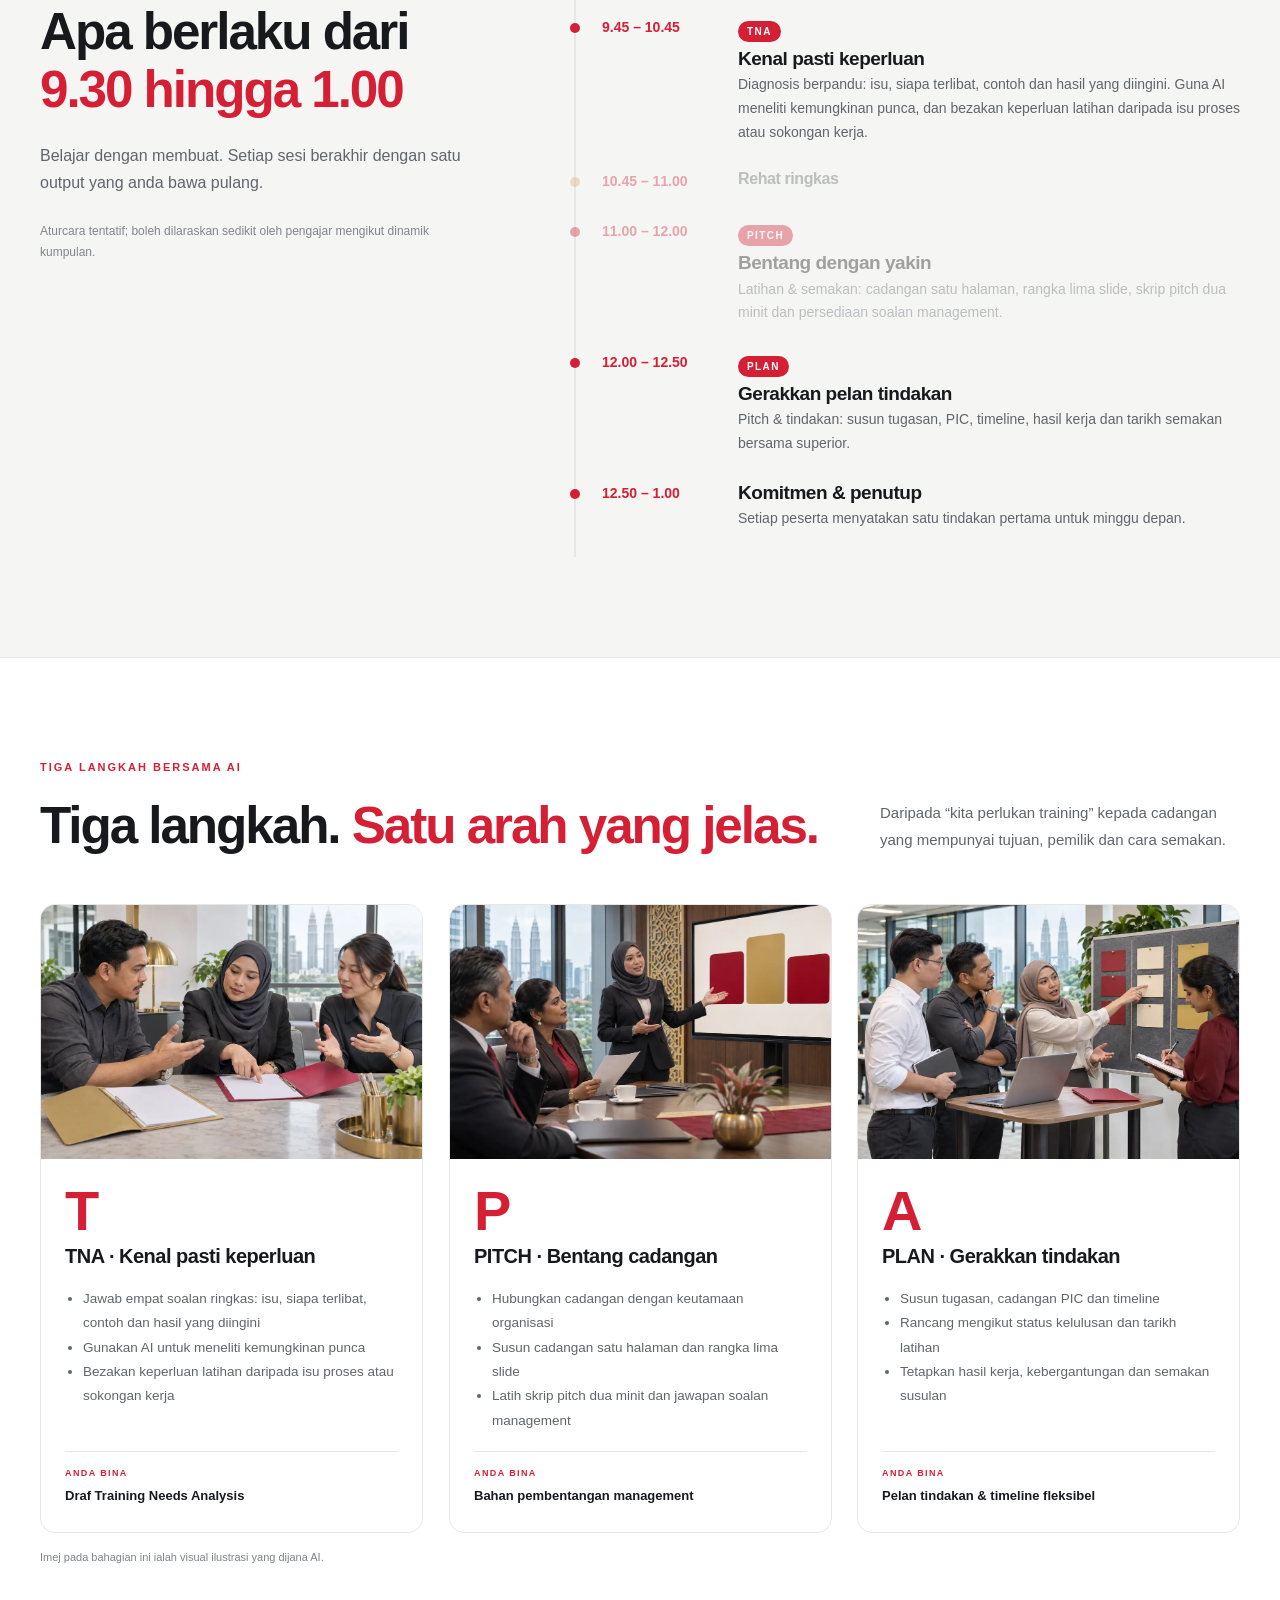
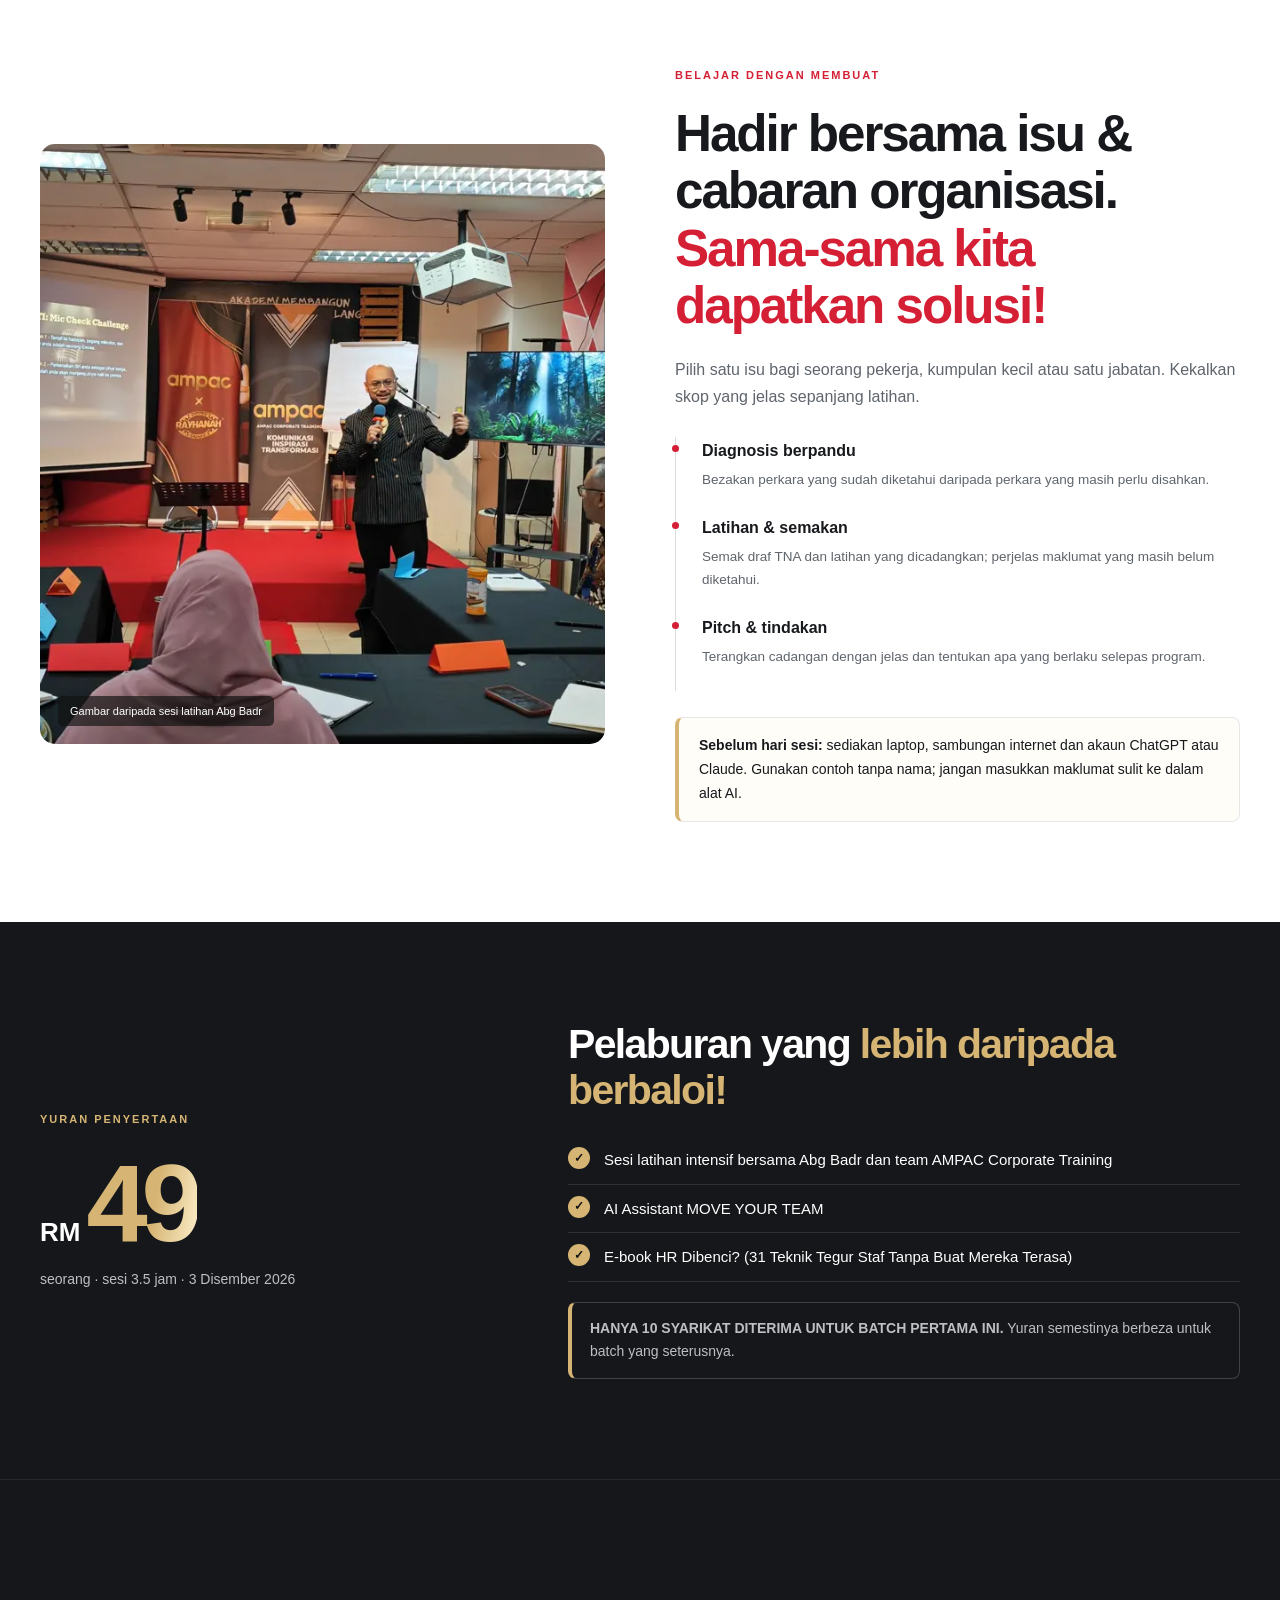
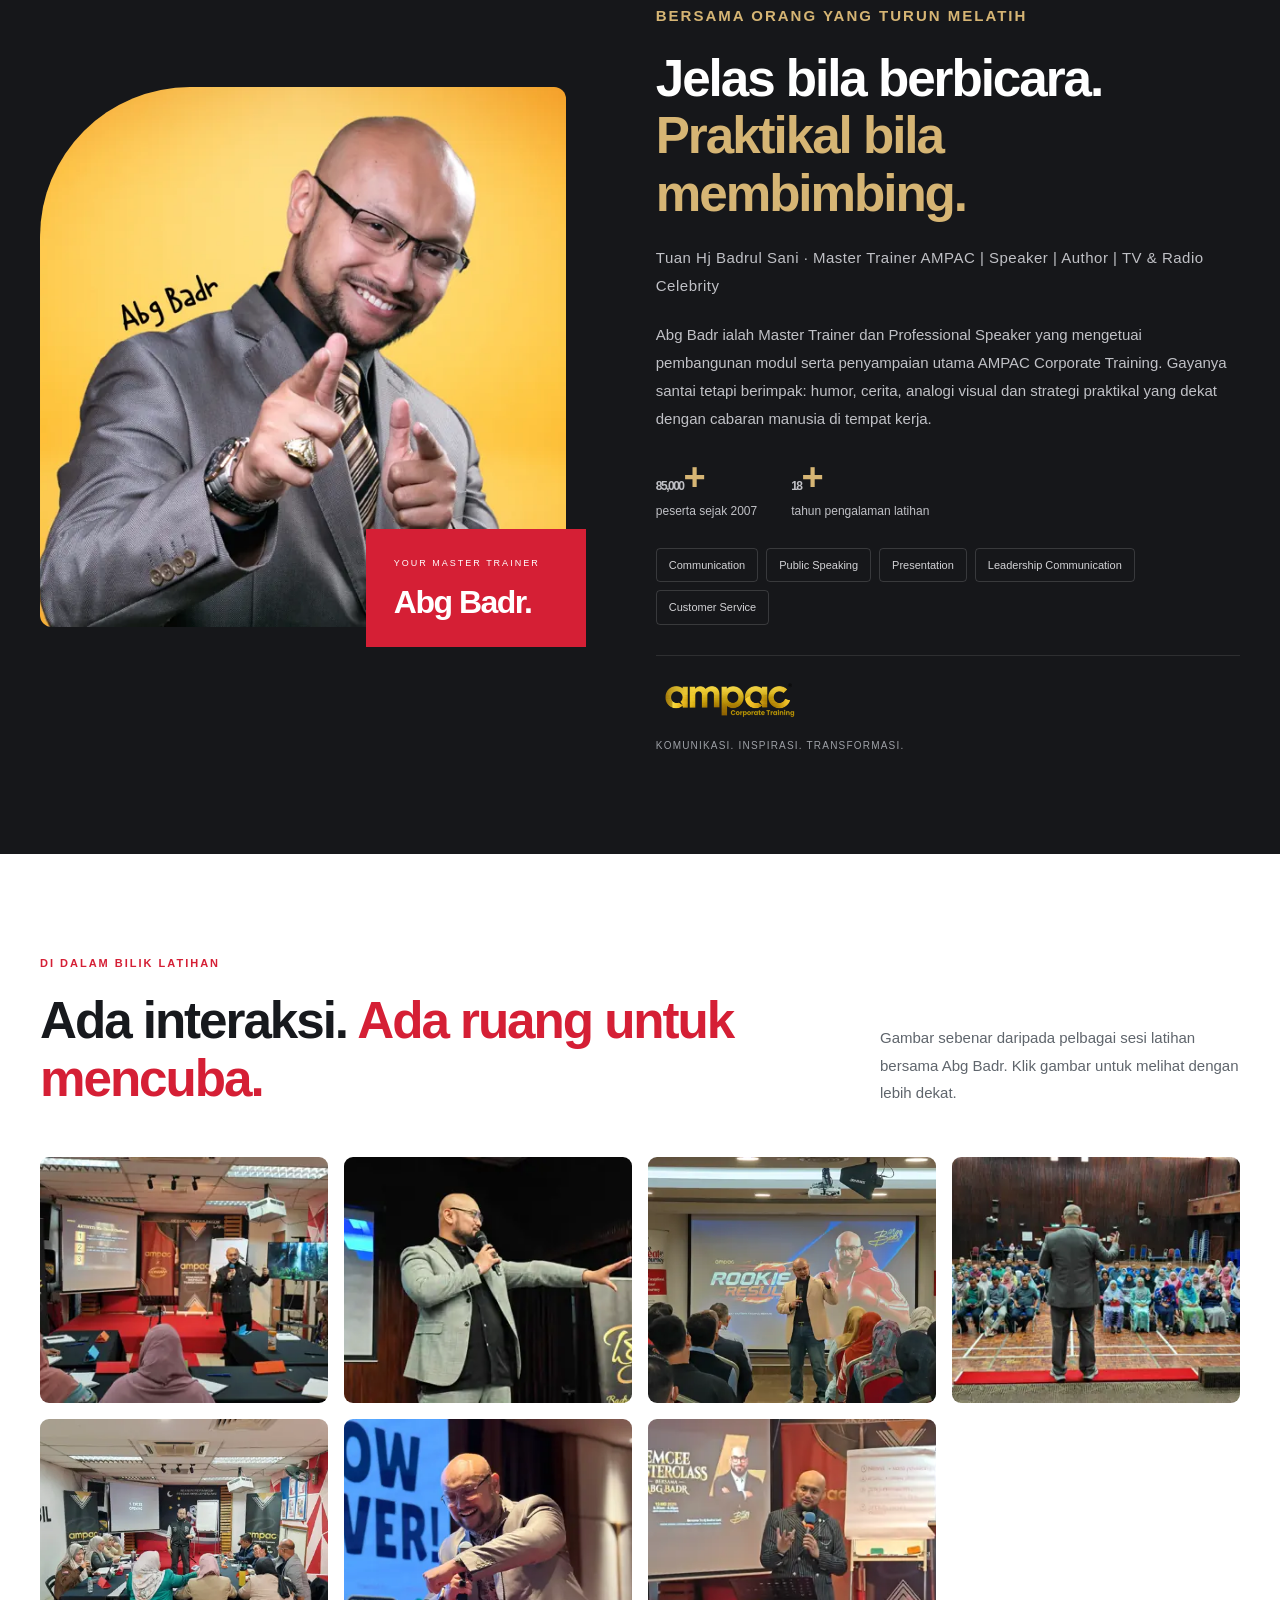
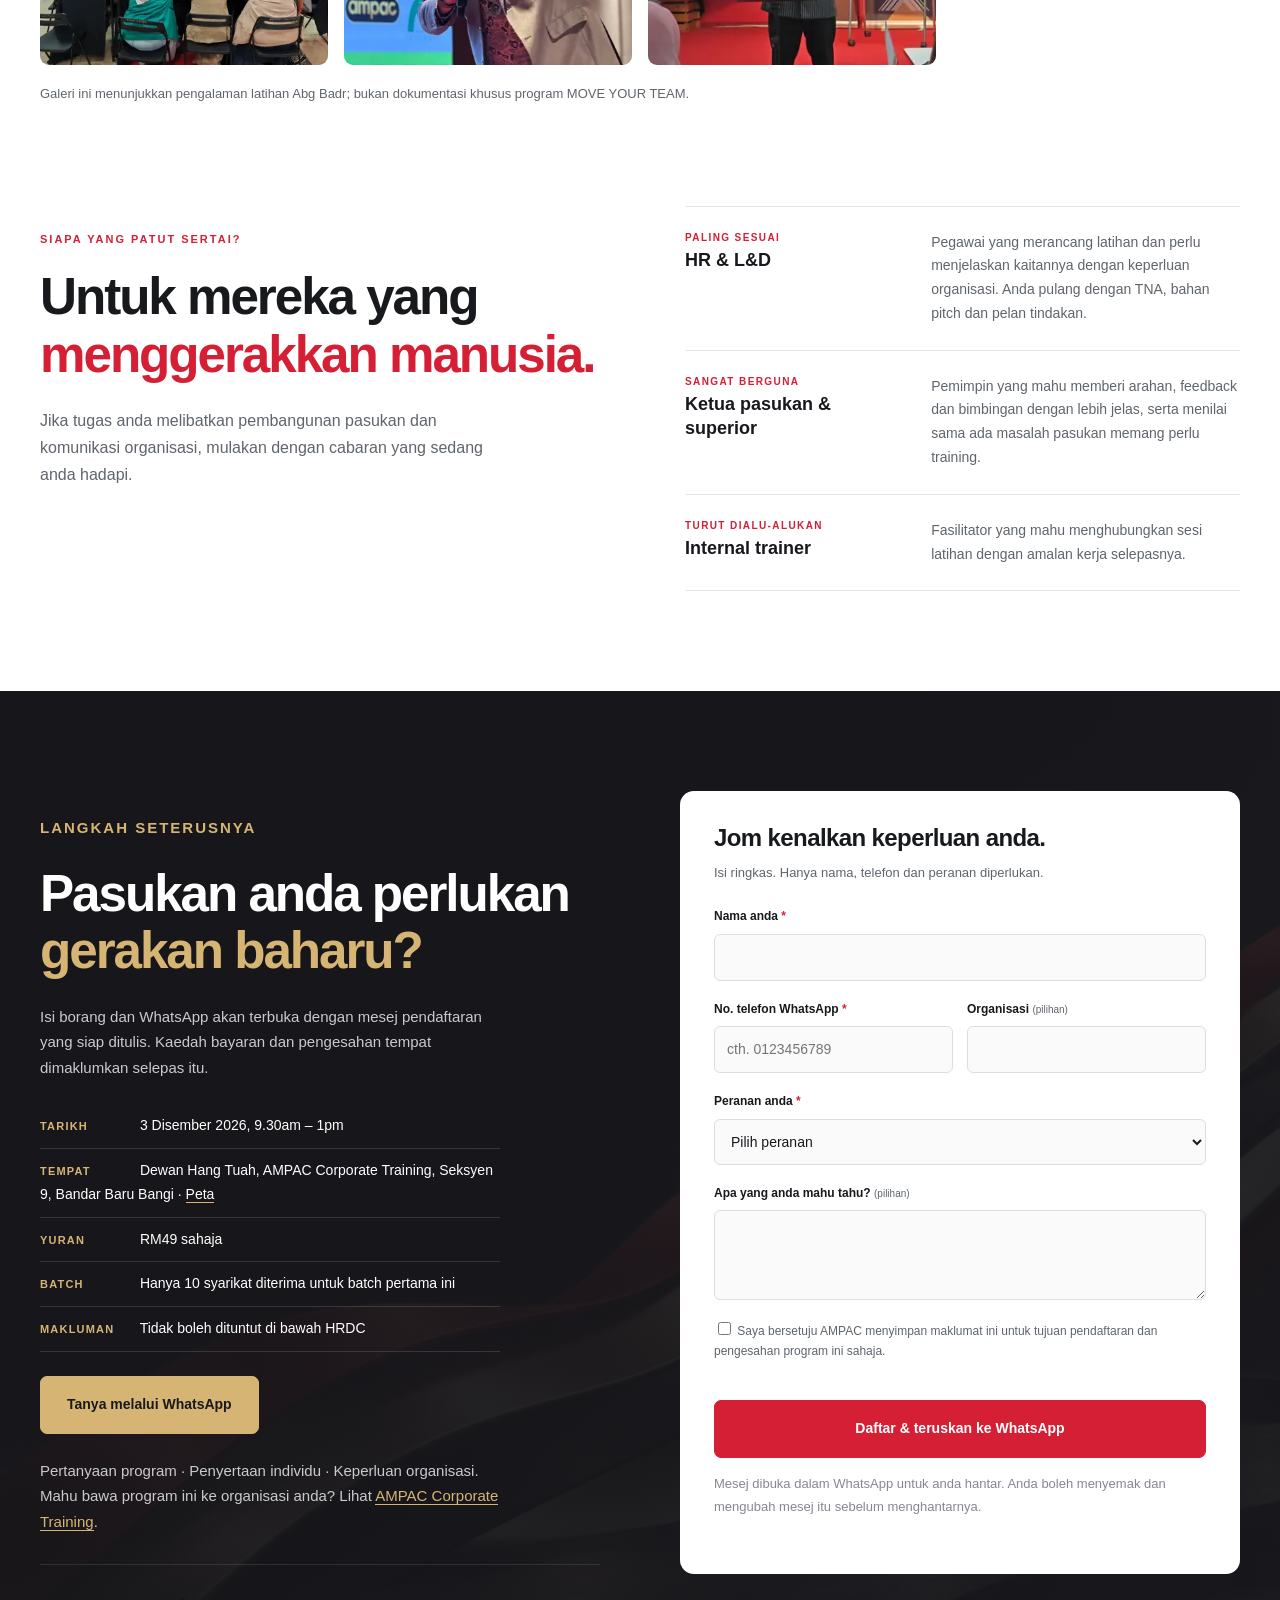
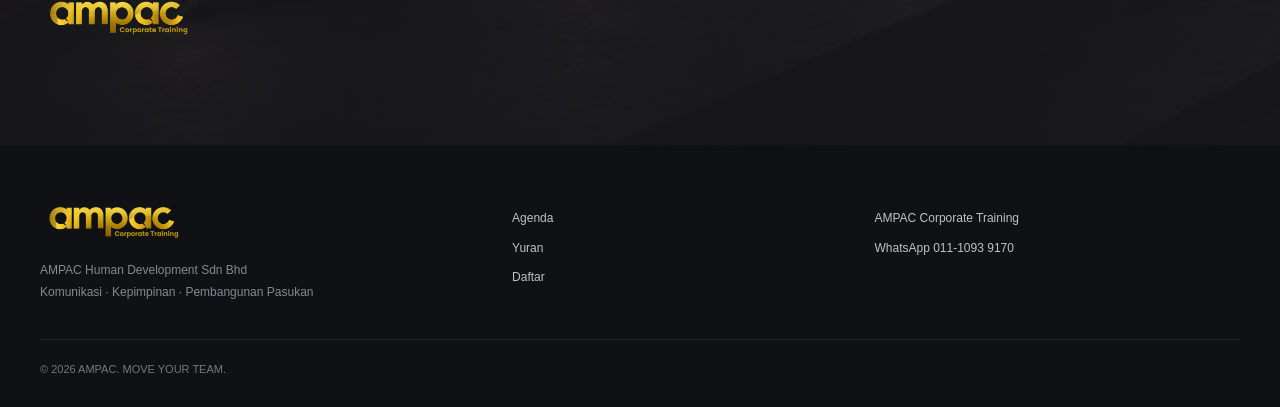
==== commit 91b32941: "Promo site copy changes for first batch Hero and section headings reworded, fee section rewritten wi" ====
--- a/index.html
+++ b/index.html
@@ -33,7 +33,7 @@
     <a class="brand" href="#utama" aria-label="MOVE YOUR TEAM"><img src="assets/move-logo.webp" alt="MOVE YOUR TEAM" width="140" height="60"></a>
     <button class="menu-toggle" id="menu-toggle" type="button" aria-expanded="false" aria-controls="navigation" aria-label="Buka menu"><span></span><span></span><span></span></button>
     <nav id="navigation" aria-label="Menu utama">
-      <a href="#hasil">Hasil peserta</a><a href="#agenda">Agenda</a><a href="#yuran">Yuran</a><a href="#pengajar">Abg Badr</a><a href="#daftar">Daftar</a>
+      <a href="#agenda">Agenda</a><a href="#yuran">Yuran</a><a href="#pengajar">Abg Badr</a><a href="#daftar">Daftar</a>
     </nav>
     <div class="nav-end"><a class="button small" href="#daftar" data-cta>Daftar · RM49</a></div>
   </div>
@@ -47,7 +47,7 @@
       <p class="eyebrow">Untuk HR, L&amp;D &amp; Ketua Pasukan</p>
       <p class="program-name">MOVE YOUR TEAM</p>
       <h1>HR merancang. <span class="accent">Pasukan bergerak.</span></h1>
-      <p class="hero-description">Bina Training Needs Analysis (TNA) dengan AI, sediakan cadangan untuk dibentang kepada management, kemudian susun pelan tindakan dan timeline gerak kerja. Semuanya dalam satu pagi.</p>
+      <p class="hero-description">Bina Training Needs Analysis (TNA) dengan AI, sediakan cadangan untuk dibentang kepada management, kemudian susun pelan tindakan dan timeline gerak kerja. Semuanya dikuasai dalam setengah hari program.</p>
       <div class="facts">
         <div class="fact"><span>TARIKH</span><strong>3 Disember 2026 (Khamis)</strong></div>
         <div class="fact"><span>WAKTU</span><strong>9.30am – 1pm (3.5 jam)</strong></div>
@@ -58,7 +58,7 @@
         <a class="button pulse" href="#daftar" data-cta>Sertai dengan RM49</a>
         <a class="button ghost" href="#agenda">Lihat agenda</a>
       </div>
-      <p class="bring"><b>Apa yang perlu dibawa:</b> laptop, sambungan internet, akaun ChatGPT atau Gemini, dan satu isu kerja sebenar. Gunakan contoh tanpa nama, bukan maklumat sulit.</p>
+      <p class="bring"><b>Apa yang perlu dibawa:</b> laptop, sambungan internet, akaun ChatGPT atau Claude, dan satu isu kerja sebenar. Gunakan contoh tanpa nama, bukan maklumat sulit.</p>
     </div>
     <div class="hero-art">
       <div class="hero-photo">
@@ -90,13 +90,13 @@
   <div class="wrap split">
     <div class="section-intro">
       <p class="eyebrow">Cabaran sebenar HR</p>
-      <h2>Bila training selesai, <em>apa yang berubah?</em></h2>
-      <p>Merancang program ialah permulaan. Menghubungkannya dengan masalah kerja, sokongan penyelia dan bukti perubahan ialah langkah seterusnya.</p>
+      <h2>Perlukah training? Training apa? <em>Bila dan bagaimana nak laksana?</em></h2>
+      <p>Merancang program ialah permulaan. Menghubungkannya dengan masalah kerja, sokongan superior dan bukti perubahan ialah langkah seterusnya.</p>
     </div>
     <div class="problem-list">
       <article><span class="problem-mark">1</span><div><h3>“Team perlukan training… tapi training apa?”</h3><p>Mulakan dengan contoh kerja dan jurang prestasi, kemudian teliti sama ada isu melibatkan kemahiran, proses atau persekitaran.</p></div></article>
       <article><span class="problem-mark">2</span><div><h3>“Macam mana nak yakinkan management?”</h3><p>Hubungkan cadangan dengan kesan pada kerja, sumber yang diperlukan dan ukuran yang boleh disemak.</p></div></article>
-      <article><span class="problem-mark">3</span><div><h3>“Lepas program, siapa nak follow up?”</h3><p>Tentukan pemilik tindakan, peluang mengamalkan kemahiran dan tarikh semakan bersama penyelia.</p></div></article>
+      <article><span class="problem-mark">3</span><div><h3>“Lepas lulus, apa nak kena buat?”</h3><p>Tentukan pemilik tindakan, peluang mengamalkan kemahiran dan tarikh semakan bersama superior.</p></div></article>
     </div>
   </div>
 </section>
@@ -125,11 +125,10 @@
       <div class="plan-stage">
         <div class="case-switch" role="group" aria-label="Pilih contoh pelan">
           <button class="case-button active" data-case="handover" type="button" aria-pressed="true">Antara jabatan</button>
-          <button class="case-button" data-case="feedback" type="button" aria-pressed="false">Penyelia</button>
+          <button class="case-button" data-case="feedback" type="button" aria-pressed="false">Superior</button>
           <button class="case-button" data-case="service" type="button" aria-pressed="false">Pelanggan</button>
         </div>
         <div class="plan-paper" id="case-preview" aria-live="polite"></div>
-        <p class="illustration-note">Contoh rekaan ringkas. Timeline contoh boleh disesuaikan; bukan tempoh wajib 30 hari. Pelan sebenar bergantung pada input, kelulusan dan semakan organisasi.</p>
       </div>
     </div>
   </div>
@@ -148,7 +147,7 @@
       <div class="slot"><div class="time">9.45 – 10.45</div><div><span class="tag">TNA</span><h3>Kenal pasti keperluan</h3><p>Diagnosis berpandu: isu, siapa terlibat, contoh dan hasil yang diingini. Guna AI meneliti kemungkinan punca, dan bezakan keperluan latihan daripada isu proses atau sokongan kerja.</p></div></div>
       <div class="slot rest"><div class="time">10.45 – 11.00</div><div><h3>Rehat ringkas</h3></div></div>
       <div class="slot"><div class="time">11.00 – 12.00</div><div><span class="tag">PITCH</span><h3>Bentang dengan yakin</h3><p>Latihan &amp; semakan: cadangan satu halaman, rangka lima slide, skrip pitch dua minit dan persediaan soalan management.</p></div></div>
-      <div class="slot"><div class="time">12.00 – 12.50</div><div><span class="tag">PLAN</span><h3>Gerakkan pelan tindakan</h3><p>Pitch &amp; tindakan: susun tugasan, PIC, timeline, hasil kerja dan tarikh semakan bersama penyelia.</p></div></div>
+      <div class="slot"><div class="time">12.00 – 12.50</div><div><span class="tag">PLAN</span><h3>Gerakkan pelan tindakan</h3><p>Pitch &amp; tindakan: susun tugasan, PIC, timeline, hasil kerja dan tarikh semakan bersama superior.</p></div></div>
       <div class="slot"><div class="time">12.50 – 1.00</div><div><h3>Komitmen &amp; penutup</h3><p>Setiap peserta menyatakan satu tindakan pertama untuk minggu depan.</p></div></div>
     </div>
   </div>
@@ -174,14 +173,14 @@
     <figure class="workshop-image"><img src="assets/workshop-wide.webp" alt="Peserta berbincang dalam sesi latihan bersama Abg Badr di Akademi AMPAC" loading="lazy" width="1200" height="676"><figcaption>Gambar daripada sesi latihan Abg Badr</figcaption></figure>
     <div>
       <p class="eyebrow">Belajar dengan membuat</p>
-      <h2>Bawa isu pasukan. <em>Kita kerjakan bersama.</em></h2>
+      <h2>Hadir bersama isu &amp; cabaran organisasi. <em>Sama-sama kita dapatkan solusi!</em></h2>
       <p style="margin-top:22px">Pilih satu isu bagi seorang pekerja, kumpulan kecil atau satu jabatan. Kekalkan skop yang jelas sepanjang latihan.</p>
       <div class="workshop-sequence">
         <div><b>Diagnosis berpandu</b><p>Bezakan perkara yang sudah diketahui daripada perkara yang masih perlu disahkan.</p></div>
         <div><b>Latihan &amp; semakan</b><p>Semak draf TNA dan latihan yang dicadangkan; perjelas maklumat yang masih belum diketahui.</p></div>
         <div><b>Pitch &amp; tindakan</b><p>Terangkan cadangan dengan jelas dan tentukan apa yang berlaku selepas program.</p></div>
       </div>
-      <div class="bring-box"><b>Sebelum hari sesi:</b> sediakan laptop, sambungan internet dan akaun ChatGPT atau Gemini (versi percuma memadai). Gunakan contoh tanpa nama; jangan masukkan maklumat sulit ke dalam alat AI.</div>
+      <div class="bring-box"><b>Sebelum hari sesi:</b> sediakan laptop, sambungan internet dan akaun ChatGPT atau Claude. Gunakan contoh tanpa nama; jangan masukkan maklumat sulit ke dalam alat AI.</div>
     </div>
   </div>
 </section>
@@ -194,15 +193,13 @@
       <p class="price-sub">seorang · sesi 3.5 jam · 3 Disember 2026</p>
     </div>
     <div>
-      <h2 style="margin-bottom:22px;font-size:clamp(28px,3.2vw,42px)">Satu yuran. <em>Jelas apa yang anda dapat.</em></h2>
+      <h2 style="margin-bottom:22px;font-size:clamp(28px,3.2vw,42px)">Pelaburan yang <em>lebih daripada berbaloi!</em></h2>
       <ul class="incl">
-        <li>Sesi 3.5 jam bersama Abg Badr</li>
-        <li>Bahan sesi &amp; templat TNA, pitch dan pelan tindakan</li>
-        <li>Tiga output siap untuk dibawa pulang</li>
-        <li>Rehat ringkas jam 10.45</li>
-        <li class="no">Makan tidak termasuk</li>
+        <li>Sesi latihan intensif bersama Abg Badr dan team AMPAC Corporate Training</li>
+        <li>AI Assistant MOVE YOUR TEAM</li>
+        <li>E-book HR Dibenci? (31 Teknik Tegur Staf Tanpa Buat Mereka Terasa)</li>
       </ul>
-      <p class="notice"><b>Makluman:</b> program ini tidak boleh dituntut di bawah HRDC (HRDF).</p>
+      <p class="notice"><b>HANYA 10 SYARIKAT DITERIMA UNTUK BATCH PERTAMA INI.</b> Yuran semestinya berbeza untuk batch yang seterusnya.</p>
     </div>
   </div>
 </section>
@@ -253,7 +250,7 @@
     </div>
     <div class="audience-list">
       <div><span><em>PALING SESUAI</em>HR &amp; L&amp;D</span><p>Pegawai yang merancang latihan dan perlu menjelaskan kaitannya dengan keperluan organisasi. Anda pulang dengan TNA, bahan pitch dan pelan tindakan.</p></div>
-      <div><span><em>SANGAT BERGUNA</em>Ketua pasukan &amp; penyelia</span><p>Pemimpin yang mahu memberi arahan, feedback dan bimbingan dengan lebih jelas, serta menilai sama ada masalah pasukan memang perlu training.</p></div>
+      <div><span><em>SANGAT BERGUNA</em>Ketua pasukan &amp; superior</span><p>Pemimpin yang mahu memberi arahan, feedback dan bimbingan dengan lebih jelas, serta menilai sama ada masalah pasukan memang perlu training.</p></div>
       <div><span><em>TURUT DIALU-ALUKAN</em>Internal trainer</span><p>Fasilitator yang mahu menghubungkan sesi latihan dengan amalan kerja selepasnya.</p></div>
     </div>
   </div>
@@ -268,8 +265,9 @@
       <ul class="reg-facts">
         <li><b>TARIKH</b> 3 Disember 2026, 9.30am – 1pm</li>
         <li><b>TEMPAT</b> Dewan Hang Tuah, AMPAC Corporate Training, Seksyen 9, Bandar Baru Bangi · <a href="https://www.google.com/maps/search/?api=1&query=AMPAC+Corporate+Training+Seksyen+9+Bandar+Baru+Bangi" target="_blank" rel="noopener">Peta</a></li>
-        <li><b>YURAN</b> RM49 sahaja (makan tidak termasuk)</li>
-        <li><b>MAKLUMAN</b> Tidak boleh dituntut di bawah HRDC (HRDF)</li>
+        <li><b>YURAN</b> RM49 sahaja</li>
+        <li><b>BATCH</b> Hanya 10 syarikat diterima untuk batch pertama ini</li>
+        <li><b>MAKLUMAN</b> Tidak boleh dituntut di bawah HRDC</li>
       </ul>
       <a class="button gold" href="https://wa.me/601110939170" target="_blank" rel="noopener">Tanya melalui WhatsApp</a>
       <p class="contact-small">Pertanyaan program · Penyertaan individu · Keperluan organisasi. Mahu bawa program ini ke organisasi anda? Lihat <a href="https://akademiampac.com/corporate/">AMPAC Corporate Training</a>.</p>
@@ -286,7 +284,7 @@
       </div>
       <label for="peranan">Peranan anda <i>*</i></label>
       <select id="peranan" name="peranan" required>
-        <option value="">Pilih peranan</option><option>HR / Human Resource</option><option>Learning &amp; Development</option><option>Ketua pasukan / Penyelia</option><option>Internal trainer</option><option>Lain-lain</option>
+        <option value="">Pilih peranan</option><option>HR / Human Resource</option><option>Learning &amp; Development</option><option>Ketua pasukan / Superior</option><option>Internal trainer</option><option>Lain-lain</option>
       </select>
       <label for="soalan">Apa yang anda mahu tahu? <small>(pilihan)</small></label>
       <textarea id="soalan" name="soalan" rows="3"></textarea>
@@ -305,7 +303,7 @@
   <div class="wrap">
     <div class="footer-main">
       <div><img src="assets/ampac-corporate-training-dark.webp" alt="AMPAC Corporate Training" width="150" height="49" loading="lazy"><p>AMPAC Human Development Sdn Bhd<br>Komunikasi · Kepimpinan · Pembangunan Pasukan</p></div>
-      <div><a href="#hasil">Hasil peserta</a><a href="#agenda">Agenda</a><a href="#yuran">Yuran</a><a href="#daftar">Daftar</a></div>
+      <div><a href="#agenda">Agenda</a><a href="#yuran">Yuran</a><a href="#daftar">Daftar</a></div>
       <div><a href="https://akademiampac.com/corporate/">AMPAC Corporate Training</a><a href="https://wa.me/601110939170" target="_blank" rel="noopener">WhatsApp 011-1093 9170</a></div>
     </div>
     <div class="footer-bottom">© 2026 AMPAC. MOVE YOUR TEAM.</div>
